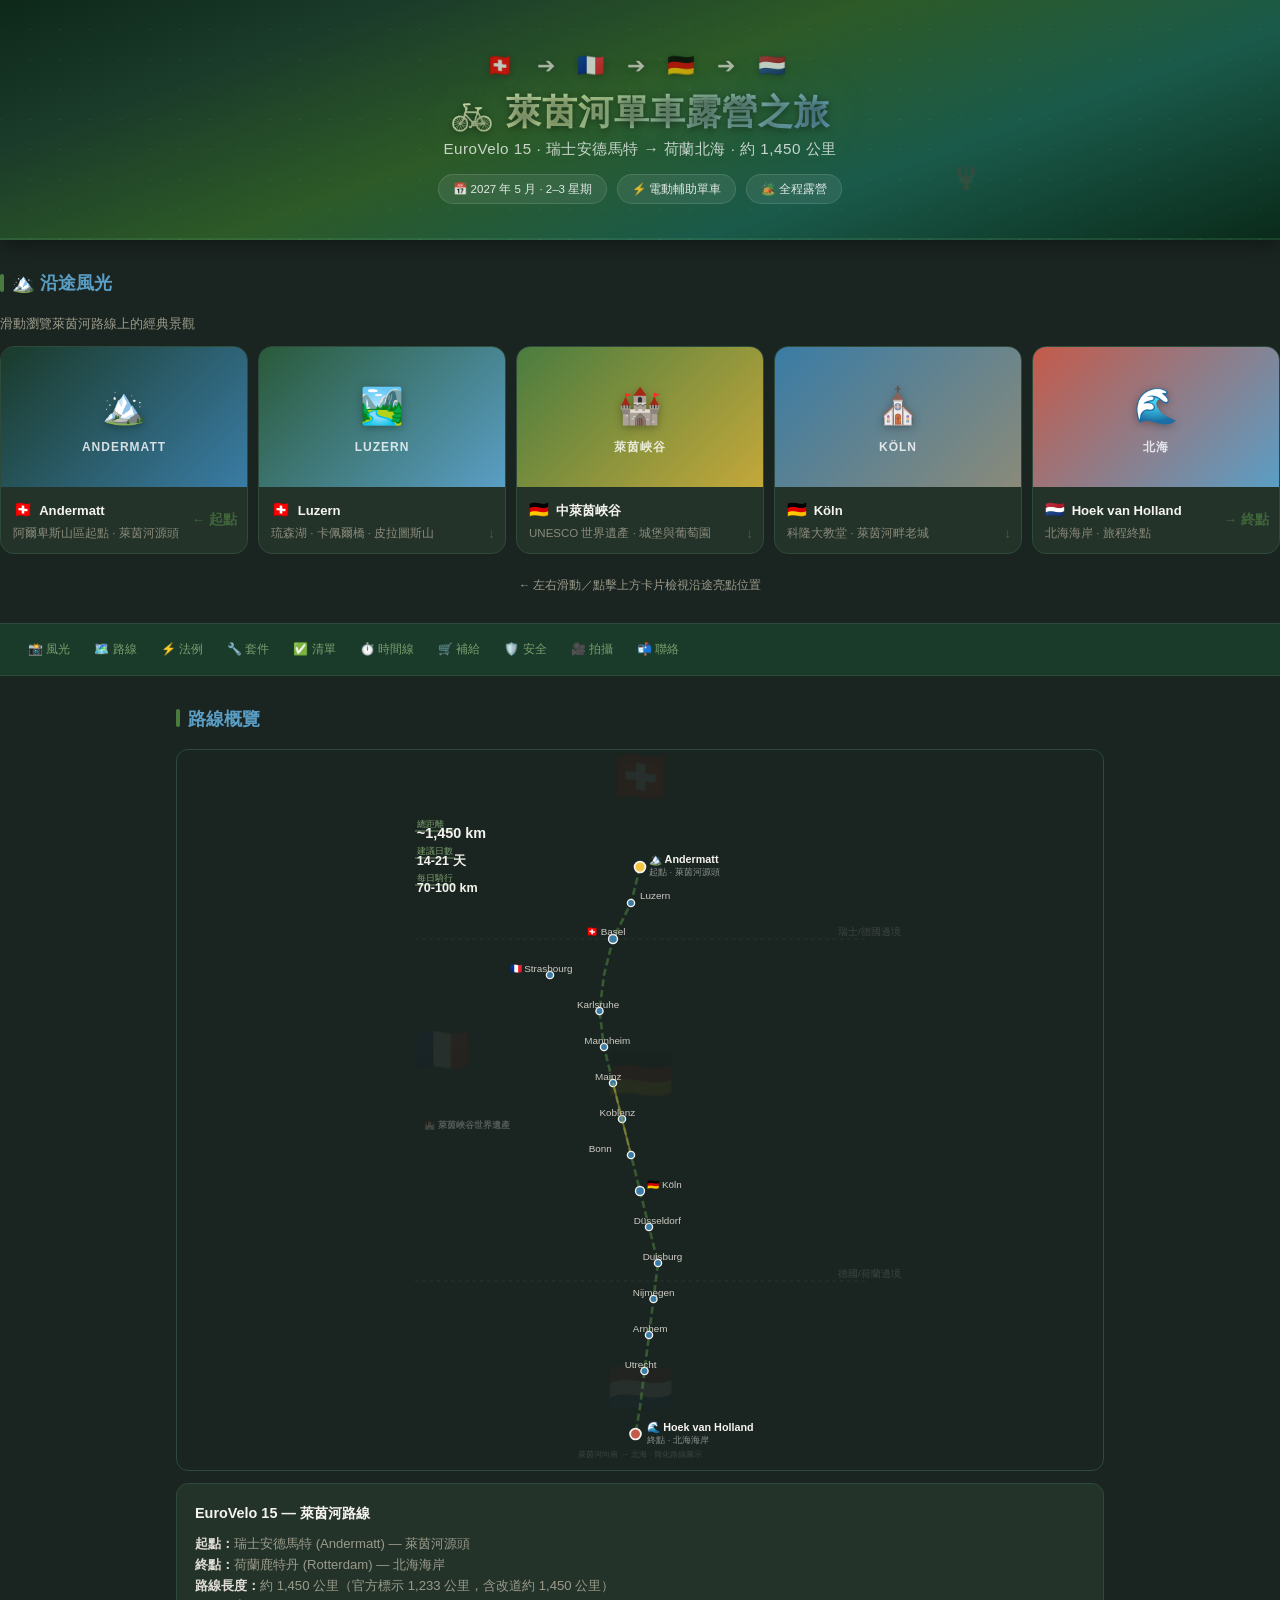
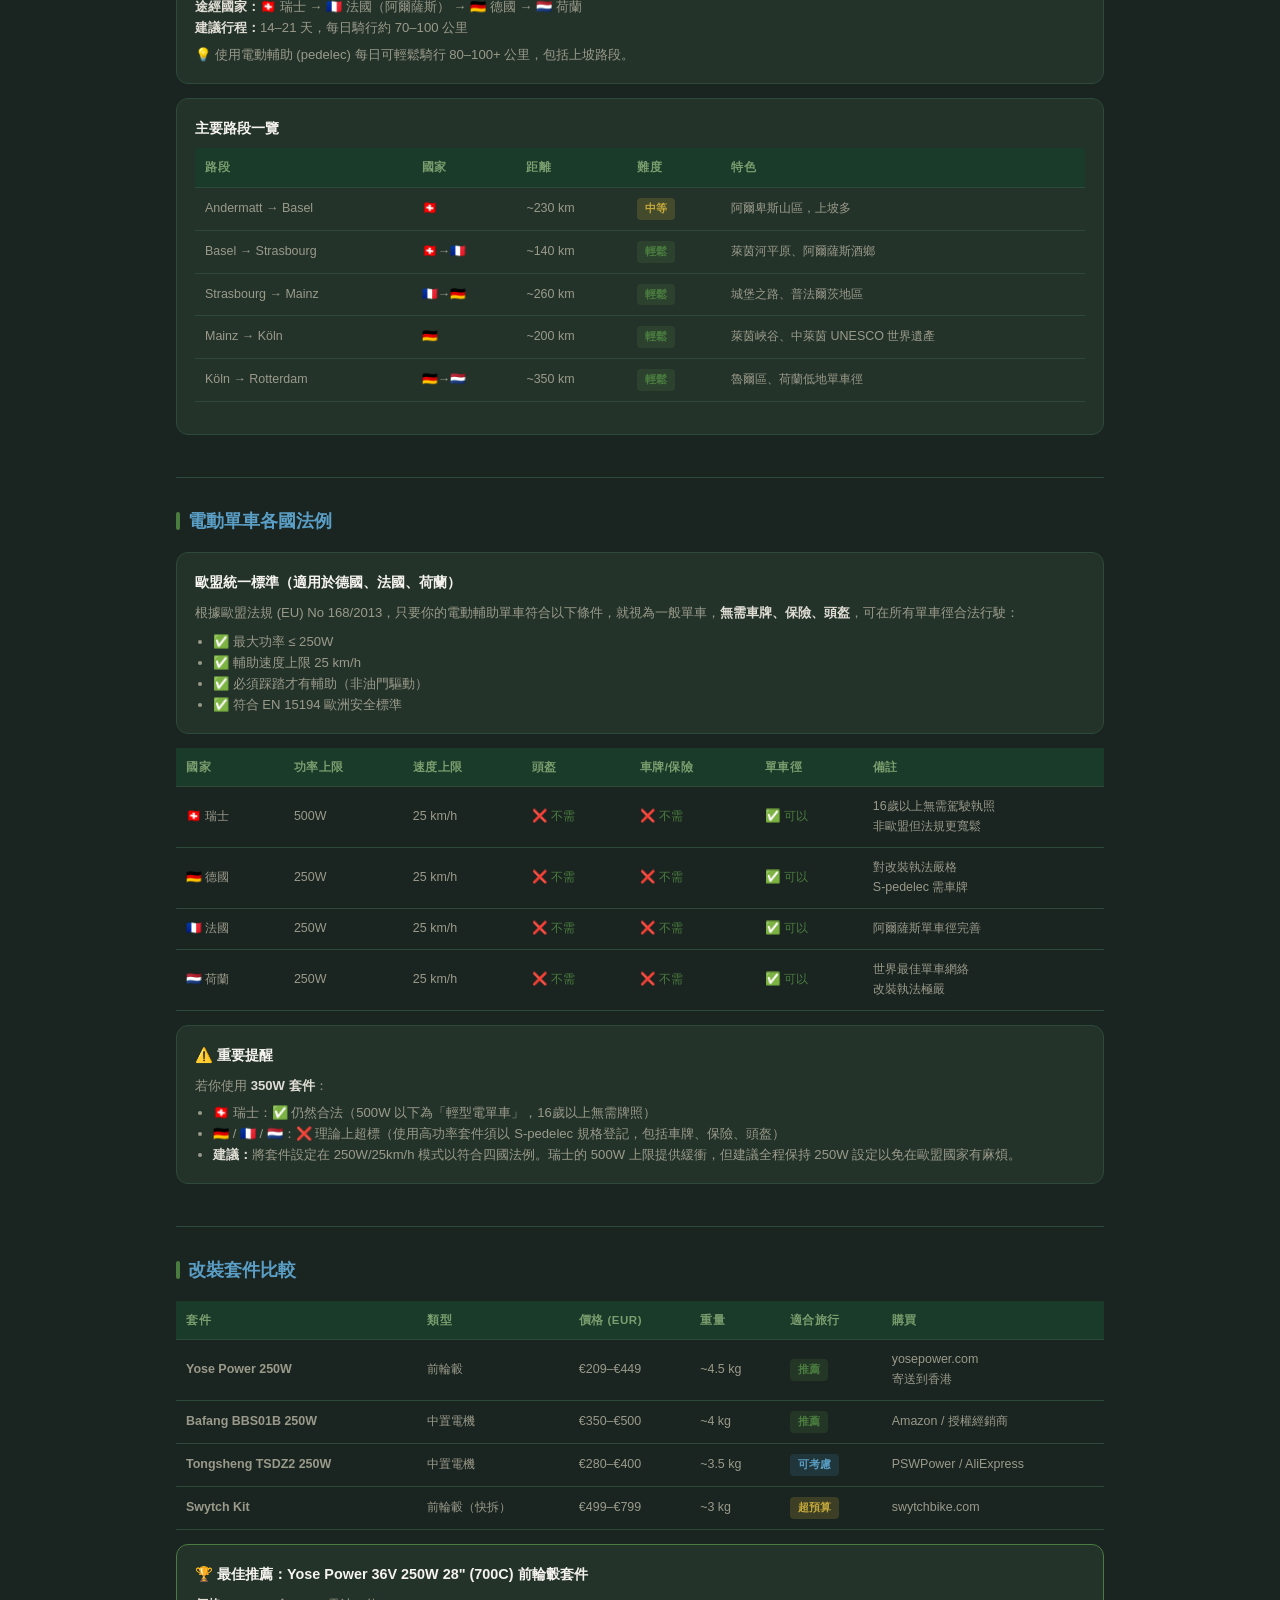
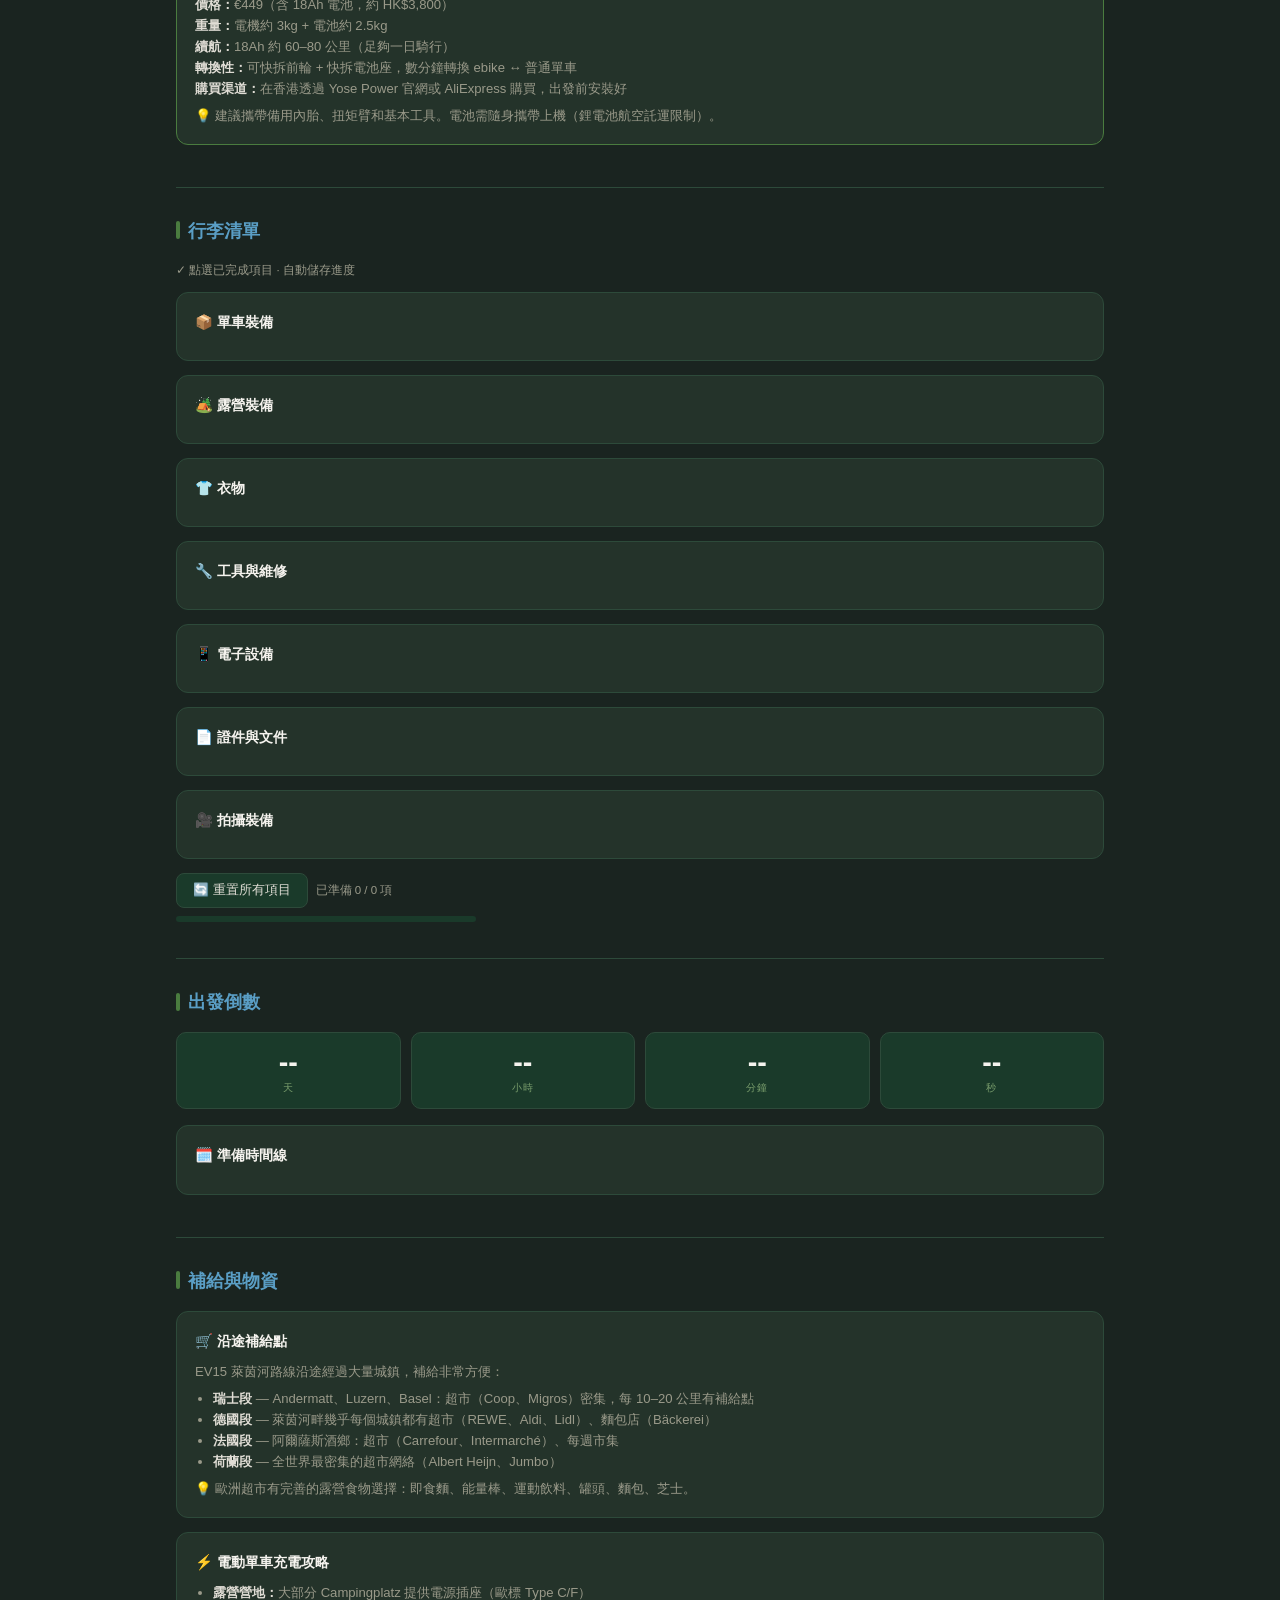
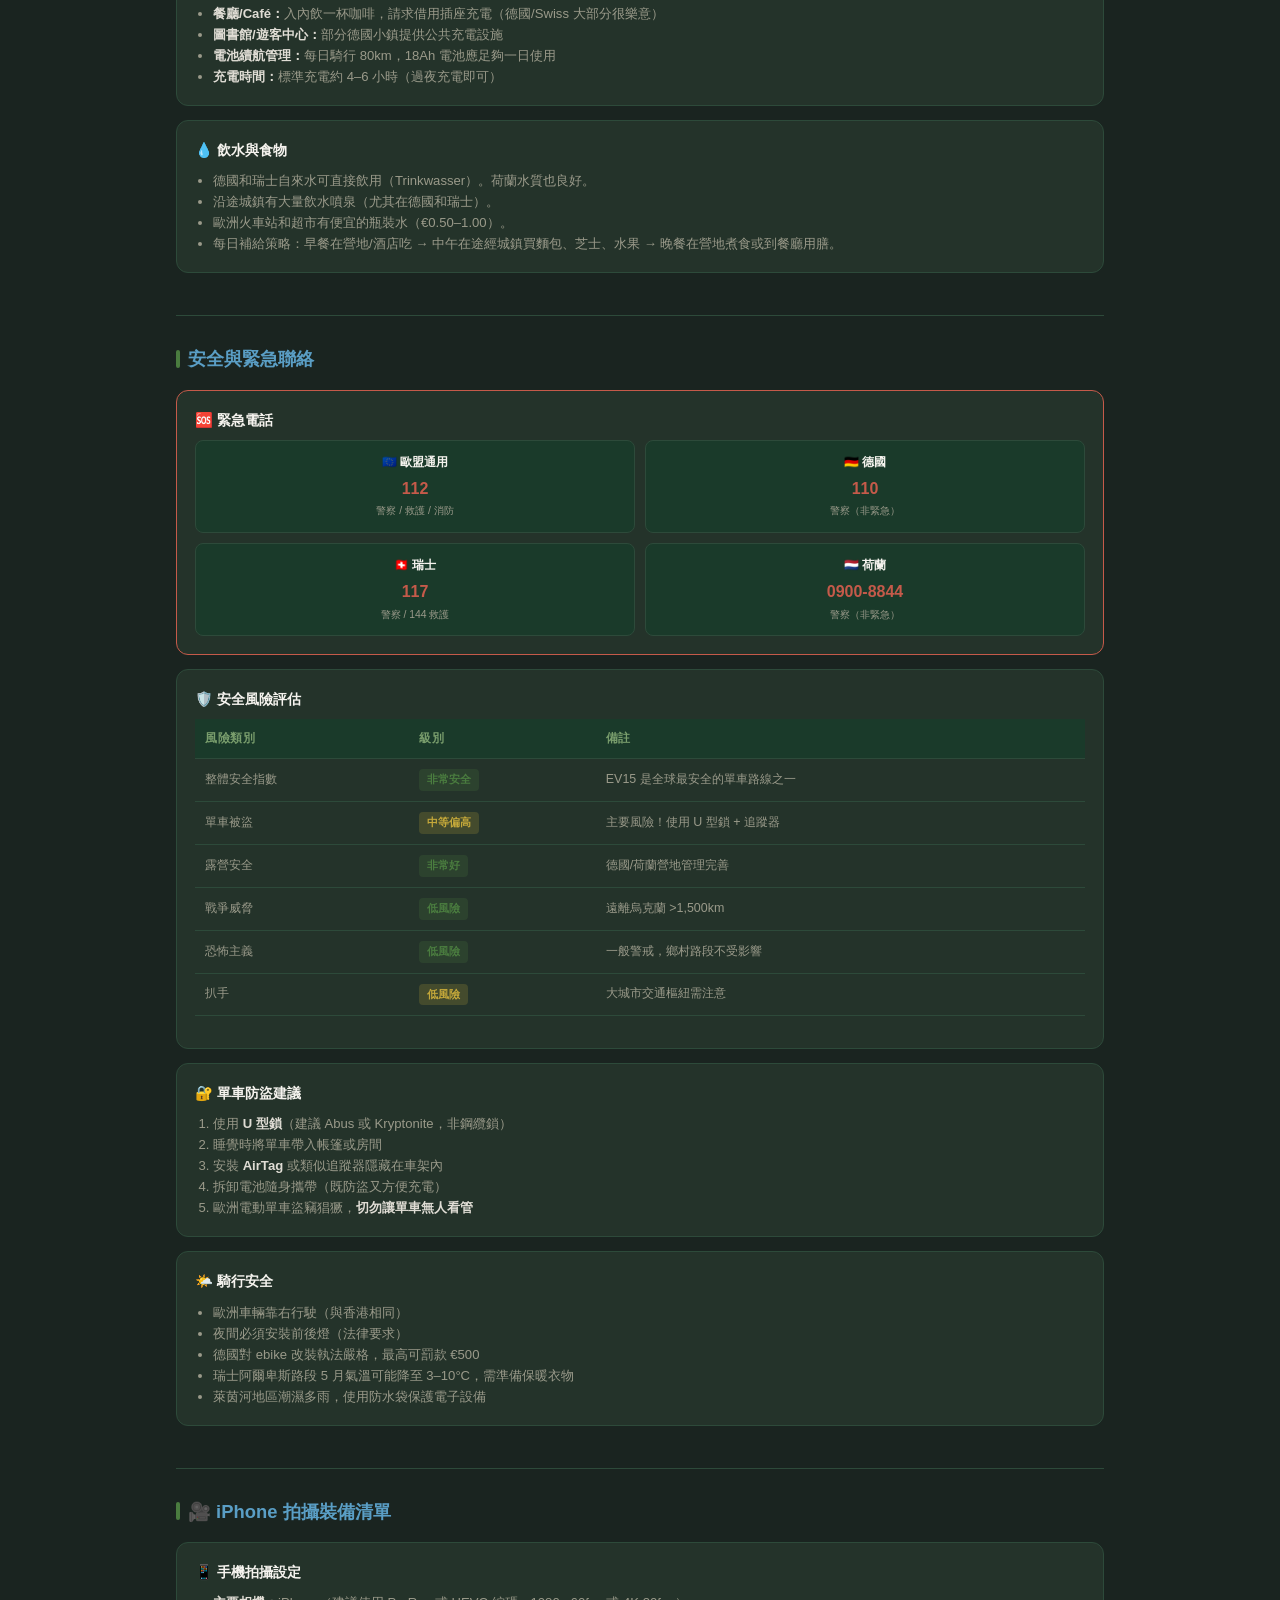
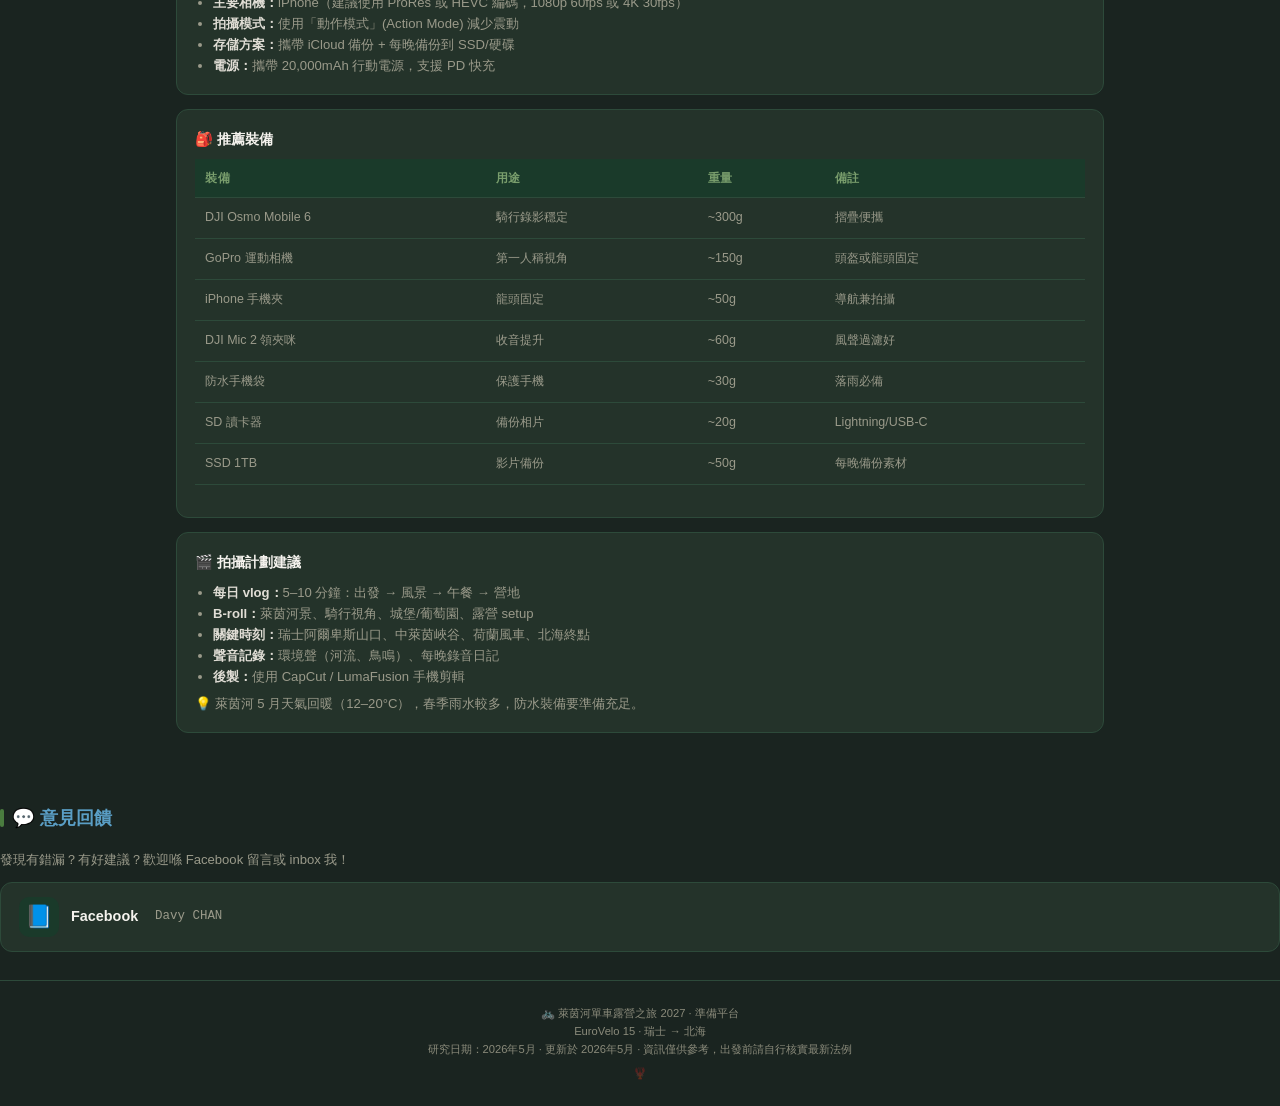
==== index.html @ 875d0317 "Fix scenic gallery card click interaction - Add .clicked visual feedback class on tap - Add :active " ====
<!DOCTYPE html>
<html lang="zh-HK">
<head>
<meta charset="UTF-8">
<meta name="viewport" content="width=device-width, initial-scale=1.0, maximum-scale=1.0, user-scalable=no">
<title>Davy CHAN's 萊茵河單車露營之旅 2027 — 行程準備</title>
<link rel="stylesheet" href="rhine-style.css">
<!-- Leaflet CSS/JS removed - using embedded SVG map instead for offline/canvas reliability -->
</head>
<body>

<!-- ===================== HERO HEADER ===================== -->
<header class="hero-header">
  <div class="hero-bg-pattern"></div>
  <div class="hero-content">
    <div class="hero-flag-row">🇨🇭 ➔ 🇫🇷 ➔ 🇩🇪 ➔ 🇳🇱</div>
    <h1 class="hero-title">🚲 萊茵河單車露營之旅</h1>
    <p class="hero-subtitle">EuroVelo&nbsp;15 · 瑞士安德馬特 → 荷蘭北海 · 約&nbsp;1,450&nbsp;公里</p>
    <div class="hero-meta">
      <span class="hero-meta-item">📅 2027 年 5 月 · 2–3 星期</span>
      <span class="hero-meta-item">⚡ 電動輔助單車</span>
      <span class="hero-meta-item">🏕️ 全程露營</span>
    </div>
    <div class="hero-lobster">🦞</div>
  </div>
</header>

<!-- ===================== SCENIC GALLERY ===================== -->
<section class="section" id="scenic-gallery">
  <h2 class="section-title">🏔️ 沿途風光</h2>
  <p class="text-muted mb-2" style="font-size:0.82rem;">滑動瀏覽萊茵河路線上的經典景觀</p>

  <div class="scenic-track">

    <div class="scenic-card" data-city="andermatt">
      <div class="scenic-img">
        <div class="scenic-placeholder" style="background:linear-gradient(135deg,#1a3a2a,#3a7ca5);">
          <div class="placeholder-emoji">🏔️</div>
          <div class="placeholder-label">Andermatt</div>
        </div>
      </div>
      <div class="scenic-body">
        <div class="scenic-city"><span class="flag-icon">🇨🇭</span> Andermatt</div>
        <div class="scenic-desc">阿爾卑斯山區起點 · 萊茵河源頭</div>
        <div class="scenic-arrow">← 起點</div>
      </div>
    </div>

    <div class="scenic-card" data-city="luzern">
      <div class="scenic-img">
        <div class="scenic-placeholder" style="background:linear-gradient(135deg,#2a5a3a,#5a9ec5);">
          <div class="placeholder-emoji">🏞️</div>
          <div class="placeholder-label">Luzern</div>
        </div>
      </div>
      <div class="scenic-body">
        <div class="scenic-city"><span class="flag-icon">🇨🇭</span> Luzern</div>
        <div class="scenic-desc">琉森湖 · 卡佩爾橋 · 皮拉圖斯山</div>
        <div class="scenic-arrow scenic-arrow-down">↓</div>
      </div>
    </div>

    <div class="scenic-card" data-city="rhine-gorge">
      <div class="scenic-img">
        <div class="scenic-placeholder" style="background:linear-gradient(135deg,#4a7c3f,#c4a83a);">
          <div class="placeholder-emoji">🏰</div>
          <div class="placeholder-label">萊茵峽谷</div>
        </div>
      </div>
      <div class="scenic-body">
        <div class="scenic-city"><span class="flag-icon">🇩🇪</span> 中萊茵峽谷</div>
        <div class="scenic-desc">UNESCO 世界遺產 · 城堡與葡萄園</div>
        <div class="scenic-arrow scenic-arrow-down">↓</div>
      </div>
    </div>

    <div class="scenic-card" data-city="cologne">
      <div class="scenic-img">
        <div class="scenic-placeholder" style="background:linear-gradient(135deg,#3a7ca5,#8a8a7a);">
          <div class="placeholder-emoji">⛪</div>
          <div class="placeholder-label">Köln</div>
        </div>
      </div>
      <div class="scenic-body">
        <div class="scenic-city"><span class="flag-icon">🇩🇪</span> Köln</div>
        <div class="scenic-desc">科隆大教堂 · 萊茵河畔老城</div>
        <div class="scenic-arrow scenic-arrow-down">↓</div>
      </div>
    </div>

    <div class="scenic-card" data-city="hoek-van-holland">
      <div class="scenic-img">
        <div class="scenic-placeholder" style="background:linear-gradient(135deg,#c55a4a,#5a9ec5);">
          <div class="placeholder-emoji">🌊</div>
          <div class="placeholder-label">北海</div>
        </div>
      </div>
      <div class="scenic-body">
        <div class="scenic-city"><span class="flag-icon">🇳🇱</span> Hoek van Holland</div>
        <div class="scenic-desc">北海海岸 · 旅程終點</div>
        <div class="scenic-arrow">→ 終點</div>
      </div>
    </div>

  </div>

  <div class="scenic-dots" id="scenicDots"></div>

  <p class="text-small text-muted mt-2" style="text-align:center;">← 左右滑動／點擊上方卡片檢視沿途亮點位置</p>
</section>

<!-- Navigation -->
<nav class="nav" id="topNav">
  <div class="nav-inner">
    <a href="#scenic-gallery">📸 風光</a>
    <a href="#route">🗺️ 路線</a>
    <a href="#ebike">⚡ 法例</a>
    <a href="#kit">🔧 套件</a>
    <a href="#checklist">✅ 清單</a>
    <a href="#timeline">⏱️ 時間線</a>
    <a href="#supplies">🛒 補給</a>
    <a href="#safety">🛡️ 安全</a>
    <a href="#video">🎥 拍攝</a>
    <a href="#feedback">📬 聯絡</a>
  </div>
</nav>

<div class="container">

  <!-- ===================== ROUTE ===================== -->
  <section class="section" id="route">
    <h2 class="section-title">路線概覽</h2>

    <div id="map" class="map-container">
      <svg class="route-map" viewBox="0 0 600 800" xmlns="http://www.w3.org/2000/svg" preserveAspectRatio="xMidYMid meet">
        <defs>
          <marker id="startDot" viewBox="0 0 20 20" refX="10" refY="10">
            <circle cx="10" cy="10" r="8" fill="#5a9e6d" stroke="#f5f3ee" stroke-width="2"/>
          </marker>
          <marker id="endDot" viewBox="0 0 20 20" refX="10" refY="10">
            <circle cx="10" cy="10" r="8" fill="#c55a4a" stroke="#f5f3ee" stroke-width="2"/>
          </marker>
          <marker id="cityDot" viewBox="0 0 10 10" refX="5" refY="5">
            <circle cx="5" cy="5" r="4" fill="#3a7ca5" stroke="#f5f3ee" stroke-width="1.5"/>
          </marker>
          <linearGradient id="riverGrad" x1="0%" y1="0%" x2="0%" y2="100%">
            <stop offset="0%" style="stop-color:#1a3a2a;stop-opacity:1" />
            <stop offset="50%" style="stop-color:#2d5a27;stop-opacity:1" />
            <stop offset="100%" style="stop-color:#1a3a2a;stop-opacity:1" />
          </linearGradient>
        </defs>

        <!-- Background -->
        <rect width="600" height="800" fill="#1a2420" rx="12"/>

        <!-- Country background regions (approximate) -->
        <!-- Switzerland (top) -->
        <text x="300" y="50" text-anchor="middle" fill="rgba(255,255,255,0.05)" font-size="60" font-weight="bold" font-family="sans-serif">🇨🇭</text>
        <!-- Germany (middle) -->
        <text x="300" y="380" text-anchor="middle" fill="rgba(255,255,255,0.05)" font-size="60" font-weight="bold" font-family="sans-serif">🇩🇪</text>
        <!-- Netherlands (bottom) -->
        <text x="300" y="730" text-anchor="middle" fill="rgba(255,255,255,0.05)" font-size="60" font-weight="bold" font-family="sans-serif">🇳🇱</text>
        <!-- France (left middle) -->
        <text x="80" y="350" text-anchor="middle" fill="rgba(255,255,255,0.05)" font-size="50" font-weight="bold" font-family="sans-serif">🇫🇷</text>

        <!-- Rhine river path (simplified) -->
        <path d="M 300,130 L 290,170 L 270,210 L 260,250 L 255,290 L 260,330 L 270,370 L 280,410 L 290,450 L 300,490 L 310,530 L 320,570 L 315,610 L 310,650 L 305,690 L 300,730 L 295,760"
              fill="none" stroke="#4a7c3f" stroke-width="3" stroke-dasharray="8,4" opacity="0.6"/>

        <!-- Country border lines -->
        <line x1="50" y1="210" x2="550" y2="210" stroke="rgba(255,255,255,0.08)" stroke-width="1" stroke-dasharray="4,4"/>
        <text x="520" y="205" fill="rgba(255,255,255,0.15)" font-size="11" font-family="sans-serif">瑞士/德國邊境</text>
        <line x1="50" y1="590" x2="550" y2="590" stroke="rgba(255,255,255,0.08)" stroke-width="1" stroke-dasharray="4,4"/>
        <text x="520" y="585" fill="rgba(255,255,255,0.15)" font-size="11" font-family="sans-serif">德國/荷蘭邊境</text>

        <!-- Cities -->
        <!-- Switzerland -->
        <circle cx="300" cy="130" r="6" fill="#f5c542" stroke="#f5f3ee" stroke-width="2"/>
        <text x="310" y="126" fill="#f5f3ee" font-size="12" font-weight="bold" font-family="sans-serif">🏔️ Andermatt</text>
        <text x="310" y="139" fill="rgba(255,255,255,0.5)" font-size="10" font-family="sans-serif">起點 · 萊茵河源頭</text>
        <circle cx="290" cy="170" r="4" fill="#3a7ca5" stroke="#f5f3ee" stroke-width="1.5"/>
        <text x="300" y="166" fill="#d0ccc5" font-size="11" font-family="sans-serif">Luzern</text>
        <circle cx="270" cy="210" r="5" fill="#3a7ca5" stroke="#f5f3ee" stroke-width="1.5"/>
        <text x="240" y="205" fill="#d0ccc5" font-size="11" font-family="sans-serif">🇨🇭 Basel</text>

        <!-- France -->
        <circle cx="200" cy="250" r="4" fill="#3a7ca5" stroke="#f5f3ee" stroke-width="1.5"/>
        <text x="155" y="247" fill="#d0ccc5" font-size="11" font-family="sans-serif">🇫🇷 Strasbourg</text>

        <!-- Germany -->
        <circle cx="255" cy="290" r="4" fill="#3a7ca5" stroke="#f5f3ee" stroke-width="1.5"/>
        <text x="230" y="287" fill="#d0ccc5" font-size="11" font-family="sans-serif">Karlsruhe</text>
        <circle cx="260" cy="330" r="4" fill="#3a7ca5" stroke="#f5f3ee" stroke-width="1.5"/>
        <text x="238" y="327" fill="#d0ccc5" font-size="11" font-family="sans-serif">Mannheim</text>
        <circle cx="270" cy="370" r="4" fill="#3a7ca5" stroke="#f5f3ee" stroke-width="1.5"/>
        <text x="250" y="367" fill="#d0ccc5" font-size="11" font-family="sans-serif">Mainz</text>
        <circle cx="280" cy="410" r="4" fill="#3a7ca5" stroke="#f5f3ee" stroke-width="1.5"/>
        <text x="255" y="407" fill="#d0ccc5" font-size="11" font-family="sans-serif">Koblenz</text>
        <!-- Rhine Gorge section highlight -->
        <path d="M 270,370 L 280,410 L 290,450" fill="none" stroke="#c4a83a" stroke-width="2" opacity="0.5"/>
        <text x="60" y="420" fill="rgba(255,255,255,0.25)" font-size="10" font-weight="bold" font-family="sans-serif">🏰 萊茵峽谷世界遺產</text>
        <circle cx="290" cy="450" r="4" fill="#3a7ca5" stroke="#f5f3ee" stroke-width="1.5"/>
        <text x="243" y="447" fill="#d0ccc5" font-size="11" font-family="sans-serif">Bonn</text>
        <circle cx="300" cy="490" r="5" fill="#3a7ca5" stroke="#f5f3ee" stroke-width="1.5"/>
        <text x="308" y="487" fill="#d0ccc5" font-size="11" font-family="sans-serif">🇩🇪 Köln</text>
        <circle cx="310" cy="530" r="4" fill="#3a7ca5" stroke="#f5f3ee" stroke-width="1.5"/>
        <text x="293" y="527" fill="#d0ccc5" font-size="11" font-family="sans-serif">Düsseldorf</text>
        <circle cx="320" cy="570" r="4" fill="#3a7ca5" stroke="#f5f3ee" stroke-width="1.5"/>
        <text x="303" y="567" fill="#d0ccc5" font-size="11" font-family="sans-serif">Duisburg</text>

        <!-- Netherlands -->
        <circle cx="315" cy="610" r="4" fill="#3a7ca5" stroke="#f5f3ee" stroke-width="1.5"/>
        <text x="292" y="607" fill="#d0ccc5" font-size="11" font-family="sans-serif">Nijmegen</text>
        <circle cx="310" cy="650" r="4" fill="#3a7ca5" stroke="#f5f3ee" stroke-width="1.5"/>
        <text x="292" y="647" fill="#d0ccc5" font-size="11" font-family="sans-serif">Arnhem</text>
        <circle cx="305" cy="690" r="4" fill="#3a7ca5" stroke="#f5f3ee" stroke-width="1.5"/>
        <text x="283" y="687" fill="#d0ccc5" font-size="11" font-family="sans-serif">Utrecht</text>

        <!-- End -->
        <circle cx="295" cy="760" r="6" fill="#c55a4a" stroke="#f5f3ee" stroke-width="2"/>
        <text x="308" y="757" fill="#f5f3ee" font-size="12" font-weight="bold" font-family="sans-serif">🌊 Hoek van Holland</text>
        <text x="308" y="770" fill="rgba(255,255,255,0.5)" font-size="10" font-family="sans-serif">終點 · 北海海岸</text>

        <!-- Distance markers -->
        <line x1="50" y1="90" x2="95" y2="90" stroke="var(--sage)" stroke-width="1"/>
        <text x="52" y="85" fill="var(--sage)" font-size="10" font-family="sans-serif">總距離</text>
        <text x="52" y="98" fill="#f5f3ee" font-size="16" font-weight="bold" font-family="sans-serif">~1,450 km</text>

        <line x1="50" y1="120" x2="95" y2="120" stroke="var(--sage)" stroke-width="1"/>
        <text x="52" y="115" fill="var(--sage)" font-size="10" font-family="sans-serif">建議日數</text>
        <text x="52" y="128" fill="#f5f3ee" font-size="14" font-weight="bold" font-family="sans-serif">14-21 天</text>

        <line x1="50" y1="150" x2="95" y2="150" stroke="var(--sage)" stroke-width="1"/>
        <text x="52" y="145" fill="var(--sage)" font-size="10" font-family="sans-serif">每日騎行</text>
        <text x="52" y="158" fill="#f5f3ee" font-size="14" font-weight="bold" font-family="sans-serif">70-100 km</text>

        <!-- Arrow key -->
        <text x="300" y="785" text-anchor="middle" fill="rgba(255,255,255,0.15)" font-size="9" font-family="sans-serif">萊茵河向南 → 北海 · 簡化路線圖示</text>
      </svg>
    </div>

    <div class="card mt-2">
      <div class="card-title">EuroVelo 15 — 萊茵河路線</div>
      <p><strong>起點：</strong>瑞士安德馬特 (Andermatt) — 萊茵河源頭</p>
      <p><strong>終點：</strong>荷蘭鹿特丹 (Rotterdam) — 北海海岸</p>
      <p><strong>路線長度：</strong>約 1,450 公里（官方標示 1,233 公里，含改道約 1,450 公里）</p>
      <p><strong>途經國家：</strong>🇨🇭 瑞士 → 🇫🇷 法國（阿爾薩斯） → 🇩🇪 德國 → 🇳🇱 荷蘭</p>
      <p><strong>建議行程：</strong>14–21 天，每日騎行約 70–100 公里</p>
      <p class="text-small text-muted mt-1">💡 使用電動輔助 (pedelec) 每日可輕鬆騎行 80–100+ 公里，包括上坡路段。</p>
    </div>

    <div class="card">
      <div class="card-title">主要路段一覽</div>
      <div class="table-wrap">
        <table>
          <thead>
            <tr><th>路段</th><th>國家</th><th>距離</th><th>難度</th><th>特色</th></tr>
          </thead>
          <tbody>
            <tr><td>Andermatt → Basel</td><td>🇨🇭</td><td>~230 km</td><td><span class="tag tag-yellow">中等</span></td><td>阿爾卑斯山區，上坡多</td></tr>
            <tr><td>Basel → Strasbourg</td><td>🇨🇭→🇫🇷</td><td>~140 km</td><td><span class="tag tag-green">輕鬆</span></td><td>萊茵河平原、阿爾薩斯酒鄉</td></tr>
            <tr><td>Strasbourg → Mainz</td><td>🇫🇷→🇩🇪</td><td>~260 km</td><td><span class="tag tag-green">輕鬆</span></td><td>城堡之路、普法爾茨地區</td></tr>
            <tr><td>Mainz → Köln</td><td>🇩🇪</td><td>~200 km</td><td><span class="tag tag-green">輕鬆</span></td><td>萊茵峽谷、中萊茵 UNESCO 世界遺產</td></tr>
            <tr><td>Köln → Rotterdam</td><td>🇩🇪→🇳🇱</td><td>~350 km</td><td><span class="tag tag-green">輕鬆</span></td><td>魯爾區、荷蘭低地單車徑</td></tr>
          </tbody>
        </table>
      </div>
    </div>
  </section>

  <!-- ===================== EBIKE LEGALITY ===================== -->
  <section class="section" id="ebike">
    <h2 class="section-title">電動單車各國法例</h2>

    <div class="card">
      <div class="card-title">歐盟統一標準（適用於德國、法國、荷蘭）</div>
      <p>根據歐盟法規 (EU) No 168/2013，只要你的電動輔助單車符合以下條件，就視為一般單車，<strong>無需車牌、保險、頭盔</strong>，可在所有單車徑合法行駛：</p>
      <ul style="padding-left:18px; margin-top:8px;">
        <li>✅ 最大功率 ≤ 250W</li>
        <li>✅ 輔助速度上限 25 km/h</li>
        <li>✅ 必須踩踏才有輔助（非油門驅動）</li>
        <li>✅ 符合 EN 15194 歐洲安全標準</li>
      </ul>
    </div>

    <div class="table-wrap">
      <table>
        <thead>
          <tr><th>國家</th><th>功率上限</th><th>速度上限</th><th>頭盔</th><th>車牌/保險</th><th>單車徑</th><th>備註</th></tr>
        </thead>
        <tbody>
          <tr>
            <td>🇨🇭 瑞士</td>
            <td>500W</td>
            <td>25 km/h</td>
            <td class="legal-yes">❌ 不需</td>
            <td class="legal-yes">❌ 不需</td>
            <td class="legal-yes">✅ 可以</td>
            <td>16歲以上無需駕駛執照<br>非歐盟但法規更寬鬆</td>
          </tr>
          <tr>
            <td>🇩🇪 德國</td>
            <td>250W</td>
            <td>25 km/h</td>
            <td class="legal-yes">❌ 不需</td>
            <td class="legal-yes">❌ 不需</td>
            <td class="legal-yes">✅ 可以</td>
            <td>對改裝執法嚴格<br>S-pedelec 需車牌</td>
          </tr>
          <tr>
            <td>🇫🇷 法國</td>
            <td>250W</td>
            <td>25 km/h</td>
            <td class="legal-yes">❌ 不需</td>
            <td class="legal-yes">❌ 不需</td>
            <td class="legal-yes">✅ 可以</td>
            <td>阿爾薩斯單車徑完善</td>
          </tr>
          <tr>
            <td>🇳🇱 荷蘭</td>
            <td>250W</td>
            <td>25 km/h</td>
            <td class="legal-yes">❌ 不需</td>
            <td class="legal-yes">❌ 不需</td>
            <td class="legal-yes">✅ 可以</td>
            <td>世界最佳單車網絡<br>改裝執法極嚴</td>
          </tr>
        </tbody>
      </table>
    </div>

    <div class="card">
      <div class="card-title">⚠️ 重要提醒</div>
      <p>若你使用 <strong>350W 套件</strong>：</p>
      <ul style="padding-left:18px; margin-top:6px;">
        <li>🇨🇭 瑞士：✅ 仍然合法（500W 以下為「輕型電單車」，16歲以上無需牌照）</li>
        <li>🇩🇪 / 🇫🇷 / 🇳🇱：❌ 理論上超標（使用高功率套件須以 S-pedelec 規格登記，包括車牌、保險、頭盔）</li>
        <li><strong>建議：</strong>將套件設定在 250W/25km/h 模式以符合四國法例。瑞士的 500W 上限提供緩衝，但建議全程保持 250W 設定以免在歐盟國家有麻煩。</li>
      </ul>
    </div>
  </section>

  <!-- ===================== CONVERSION KIT ===================== -->
  <section class="section" id="kit">
    <h2 class="section-title">改裝套件比較</h2>

    <div class="table-wrap">
      <table>
        <thead>
          <tr><th>套件</th><th>類型</th><th>價格 (EUR)</th><th>重量</th><th>適合旅行</th><th>購買</th></tr>
        </thead>
        <tbody>
          <tr>
            <td><strong>Yose Power 250W</strong></td>
            <td>前輪轂</td>
            <td>€209–€449</td>
            <td>~4.5 kg</td>
            <td><span class="tag tag-green">推薦</span></td>
            <td>yosepower.com<br>寄送到香港</td>
          </tr>
          <tr>
            <td><strong>Bafang BBS01B 250W</strong></td>
            <td>中置電機</td>
            <td>€350–€500</td>
            <td>~4 kg</td>
            <td><span class="tag tag-green">推薦</span></td>
            <td>Amazon / 授權經銷商</td>
          </tr>
          <tr>
            <td><strong>Tongsheng TSDZ2 250W</strong></td>
            <td>中置電機</td>
            <td>€280–€400</td>
            <td>~3.5 kg</td>
            <td><span class="tag tag-blue">可考慮</span></td>
            <td>PSWPower / AliExpress</td>
          </tr>
          <tr>
            <td><strong>Swytch Kit</strong></td>
            <td>前輪轂（快拆）</td>
            <td>€499–€799</td>
            <td>~3 kg</td>
            <td><span class="tag tag-yellow">超預算</span></td>
            <td>swytchbike.com</td>
          </tr>
        </tbody>
      </table>
    </div>

    <div class="card" style="border-color: var(--moss);">
      <div class="card-title">🏆 最佳推薦：Yose Power 36V 250W 28" (700C) 前輪轂套件</div>
      <p>
        <strong>價格：</strong>€449（含 18Ah 電池，約 HK$3,800）<br>
        <strong>重量：</strong>電機約 3kg + 電池約 2.5kg<br>
        <strong>續航：</strong>18Ah 約 60–80 公里（足夠一日騎行）<br>
        <strong>轉換性：</strong>可快拆前輪 + 快拆電池座，數分鐘轉換 ebike ↔ 普通單車<br>
        <strong>購買渠道：</strong>在香港透過 Yose Power 官網或 AliExpress 購買，出發前安裝好
      </p>
      <p class="text-small text-muted mt-1">
        💡 建議攜帶備用內胎、扭矩臂和基本工具。電池需隨身攜帶上機（鋰電池航空託運限制）。
      </p>
    </div>
  </section>

  <!-- ===================== CHECKLIST ===================== -->
  <section class="section" id="checklist">
    <h2 class="section-title">行李清單</h2>
    <p class="text-small text-muted mb-2">✓ 點選已完成項目 · 自動儲存進度</p>

    <div class="card" id="checklist-container">
      <div class="card-title">📦 單車裝備</div>
      <div id="group-bike" class="checklist-group"></div>
    </div>

    <div class="card">
      <div class="card-title">🏕️ 露營裝備</div>
      <div id="group-camp" class="checklist-group"></div>
    </div>

    <div class="card">
      <div class="card-title">👕 衣物</div>
      <div id="group-clothes" class="checklist-group"></div>
    </div>

    <div class="card">
      <div class="card-title">🔧 工具與維修</div>
      <div id="group-tools" class="checklist-group"></div>
    </div>

    <div class="card">
      <div class="card-title">📱 電子設備</div>
      <div id="group-electronics" class="checklist-group"></div>
    </div>

    <div class="card">
      <div class="card-title">📄 證件與文件</div>
      <div id="group-docs" class="checklist-group"></div>
    </div>

    <div class="card">
      <div class="card-title">🎥 拍攝裝備</div>
      <div id="group-video" class="checklist-group"></div>
    </div>

    <div class="flex flex-wrap mt-2" style="gap:8px;">
      <button onclick="resetChecklist()" style="background:var(--pine);color:var(--text);border:1px solid var(--border);padding:8px 16px;border-radius:8px;cursor:pointer;font-size:0.8rem;">🔄 重置所有項目</button>
      <span class="text-small text-muted" id="checklist-progress-text">已準備 0 / 0 項</span>
    </div>
    <div class="progress-bar" style="max-width:300px;">
      <div class="fill" id="checklist-progress-bar" style="width:0%"></div>
    </div>
  </section>

  <!-- ===================== TIMELINE ===================== -->
  <section class="section" id="timeline">
    <h2 class="section-title">出發倒數</h2>

    <div class="countdown" id="countdown">
      <div class="countdown-box"><div class="num" id="cd-days">--</div><div class="label">天</div></div>
      <div class="countdown-box"><div class="num" id="cd-hours">--</div><div class="label">小時</div></div>
      <div class="countdown-box"><div class="num" id="cd-mins">--</div><div class="label">分鐘</div></div>
      <div class="countdown-box"><div class="num" id="cd-secs">--</div><div class="label">秒</div></div>
    </div>

    <div class="card">
      <div class="card-title">🗓️ 準備時間線</div>
      <div class="timeline" id="timeline-container"></div>
    </div>
  </section>

  <!-- ===================== SUPPLIES ===================== -->
  <section class="section" id="supplies">
    <h2 class="section-title">補給與物資</h2>

    <div class="card">
      <div class="card-title">🛒 沿途補給點</div>
      <p>EV15 萊茵河路線沿途經過大量城鎮，補給非常方便：</p>
      <ul style="padding-left:18px; margin-top:6px;">
        <li><strong>瑞士段</strong> — Andermatt、Luzern、Basel：超市（Coop、Migros）密集，每 10–20 公里有補給點</li>
        <li><strong>德國段</strong> — 萊茵河畔幾乎每個城鎮都有超市（REWE、Aldi、Lidl）、麵包店（Bäckerei）</li>
        <li><strong>法國段</strong> — 阿爾薩斯酒鄉：超市（Carrefour、Intermarché）、每週市集</li>
        <li><strong>荷蘭段</strong> — 全世界最密集的超市網絡（Albert Heijn、Jumbo）</li>
      </ul>
      <p class="text-small text-muted mt-1">💡 歐洲超市有完善的露營食物選擇：即食麵、能量棒、運動飲料、罐頭、麵包、芝士。</p>
    </div>

    <div class="card">
      <div class="card-title">⚡ 電動單車充電攻略</div>
      <ul style="padding-left:18px; margin-top:6px;">
        <li><strong>露營營地：</strong>大部分 Campingplatz 提供電源插座（歐標 Type C/F）</li>
        <li><strong>餐廳/Café：</strong>入內飲一杯咖啡，請求借用插座充電（德國/Swiss 大部分很樂意）</li>
        <li><strong>圖書館/遊客中心：</strong>部分德國小鎮提供公共充電設施</li>
        <li><strong>電池續航管理：</strong>每日騎行 80km，18Ah 電池應足夠一日使用</li>
        <li><strong>充電時間：</strong>標準充電約 4–6 小時（過夜充電即可）</li>
      </ul>
    </div>

    <div class="card">
      <div class="card-title">💧 飲水與食物</div>
      <ul style="padding-left:18px; margin-top:6px;">
        <li>德國和瑞士自來水可直接飲用（Trinkwasser）。荷蘭水質也良好。</li>
        <li>沿途城鎮有大量飲水噴泉（尤其在德國和瑞士）。</li>
        <li>歐洲火車站和超市有便宜的瓶裝水（€0.50–1.00）。</li>
        <li>每日補給策略：早餐在營地/酒店吃 → 中午在途經城鎮買麵包、芝士、水果 → 晚餐在營地煮食或到餐廳用膳。</li>
      </ul>
    </div>
  </section>

  <!-- ===================== SAFETY ===================== -->
  <section class="section" id="safety">
    <h2 class="section-title">安全與緊急聯絡</h2>

    <div class="card" style="border-color: var(--danger);">
      <div class="card-title">🆘 緊急電話</div>
      <div class="emergency-grid">
        <div class="emergency-item">
          <div class="country">🇪🇺 歐盟通用</div>
          <div class="number">112</div>
          <div class="note">警察 / 救護 / 消防</div>
        </div>
        <div class="emergency-item">
          <div class="country">🇩🇪 德國</div>
          <div class="number">110</div>
          <div class="note">警察（非緊急）</div>
        </div>
        <div class="emergency-item">
          <div class="country">🇨🇭 瑞士</div>
          <div class="number">117</div>
          <div class="note">警察 / 144 救護</div>
        </div>
        <div class="emergency-item">
          <div class="country">🇳🇱 荷蘭</div>
          <div class="number">0900-8844</div>
          <div class="note">警察（非緊急）</div>
        </div>
      </div>
    </div>

    <div class="card">
      <div class="card-title">🛡️ 安全風險評估</div>
      <div class="table-wrap">
        <table>
          <thead>
            <tr><th>風險類別</th><th>級別</th><th>備註</th></tr>
          </thead>
          <tbody>
            <tr><td>整體安全指數</td><td><span class="tag tag-green">非常安全</span></td><td>EV15 是全球最安全的單車路線之一</td></tr>
            <tr><td>單車被盜</td><td><span class="tag tag-yellow">中等偏高</span></td><td>主要風險！使用 U 型鎖 + 追蹤器</td></tr>
            <tr><td>露營安全</td><td><span class="tag tag-green">非常好</span></td><td>德國/荷蘭營地管理完善</td></tr>
            <tr><td>戰爭威脅</td><td><span class="tag tag-green">低風險</span></td><td>遠離烏克蘭 &gt;1,500km</td></tr>
            <tr><td>恐怖主義</td><td><span class="tag tag-green">低風險</span></td><td>一般警戒，鄉村路段不受影響</td></tr>
            <tr><td>扒手</td><td><span class="tag tag-yellow">低風險</span></td><td>大城市交通樞紐需注意</td></tr>
          </tbody>
        </table>
      </div>
    </div>

    <div class="card">
      <div class="card-title">🔐 單車防盜建議</div>
      <ol style="padding-left:18px; margin-top:6px;">
        <li>使用 <strong>U 型鎖</strong>（建議 Abus 或 Kryptonite，非鋼纜鎖）</li>
        <li>睡覺時將單車帶入帳篷或房間</li>
        <li>安裝 <strong>AirTag</strong> 或類似追蹤器隱藏在車架內</li>
        <li>拆卸電池隨身攜帶（既防盜又方便充電）</li>
        <li>歐洲電動單車盜竊猖獗，<strong>切勿讓單車無人看管</strong></li>
      </ol>
    </div>

    <div class="card">
      <div class="card-title">🌤️ 騎行安全</div>
      <ul style="padding-left:18px; margin-top:6px;">
        <li>歐洲車輛靠右行駛（與香港相同）</li>
        <li>夜間必須安裝前後燈（法律要求）</li>
        <li>德國對 ebike 改裝執法嚴格，最高可罰款 €500</li>
        <li>瑞士阿爾卑斯路段 5 月氣溫可能降至 3–10°C，需準備保暖衣物</li>
        <li>萊茵河地區潮濕多雨，使用防水袋保護電子設備</li>
      </ul>
    </div>
  </section>

  <!-- ===================== VIDEO GEAR ===================== -->
  <section class="section" id="video">
    <h2 class="section-title">🎥 iPhone 拍攝裝備清單</h2>

    <div class="card">
      <div class="card-title">📱 手機拍攝設定</div>
      <ul style="padding-left:18px; margin-top:6px;">
        <li><strong>主要相機：</strong>iPhone（建議使用 ProRes 或 HEVC 編碼，1080p 60fps 或 4K 30fps）</li>
        <li><strong>拍攝模式：</strong>使用「動作模式」(Action Mode) 減少震動</li>
        <li><strong>存儲方案：</strong>攜帶 iCloud 備份 + 每晚備份到 SSD/硬碟</li>
        <li><strong>電源：</strong>攜帶 20,000mAh 行動電源，支援 PD 快充</li>
      </ul>
    </div>

    <div class="card">
      <div class="card-title">🎒 推薦裝備</div>
      <div class="table-wrap">
        <table>
          <thead>
            <tr><th>裝備</th><th>用途</th><th>重量</th><th>備註</th></tr>
          </thead>
          <tbody>
            <tr><td>DJI Osmo Mobile 6</td><td>騎行錄影穩定</td><td>~300g</td><td>摺疊便攜</td></tr>
            <tr><td>GoPro 運動相機</td><td>第一人稱視角</td><td>~150g</td><td>頭盔或龍頭固定</td></tr>
            <tr><td>iPhone 手機夾</td><td>龍頭固定</td><td>~50g</td><td>導航兼拍攝</td></tr>
            <tr><td>DJI Mic 2 領夾咪</td><td>收音提升</td><td>~60g</td><td>風聲過濾好</td></tr>
            <tr><td>防水手機袋</td><td>保護手機</td><td>~30g</td><td>落雨必備</td></tr>
            <tr><td>SD 讀卡器</td><td>備份相片</td><td>~20g</td><td>Lightning/USB-C</td></tr>
            <tr><td>SSD 1TB</td><td>影片備份</td><td>~50g</td><td>每晚備份素材</td></tr>
          </tbody>
        </table>
      </div>
    </div>

    <div class="card">
      <div class="card-title">🎬 拍攝計劃建議</div>
      <ul style="padding-left:18px; margin-top:6px;">
        <li><strong>每日 vlog：</strong>5–10 分鐘：出發 → 風景 → 午餐 → 營地</li>
        <li><strong>B-roll：</strong>萊茵河景、騎行視角、城堡/葡萄園、露營 setup</li>
        <li><strong>關鍵時刻：</strong>瑞士阿爾卑斯山口、中萊茵峽谷、荷蘭風車、北海終點</li>
        <li><strong>聲音記錄：</strong>環境聲（河流、鳥鳴）、每晚錄音日記</li>
        <li><strong>後製：</strong>使用 CapCut / LumaFusion 手機剪輯</li>
      </ul>
      <p class="text-small text-muted mt-1">💡 萊茵河 5 月天氣回暖（12–20°C），春季雨水較多，防水裝備要準備充足。</p>
    </div>
  </section>

</div>

<!-- ===================== FEEDBACK ===================== -->
  <section class="section" id="feedback">
    <h2 class="section-title">💬 意見回饋</h2>
    <p class="text-muted mb-2" style="font-size:0.82rem;">發現有錯漏？有好建議？歡迎喺 Facebook 留言或 inbox 我！</p>

    <div class="contact-buttons">
      <a href="https://www.facebook.com/davy8807" class="contact-btn btn-facebook" target="_blank" rel="noopener">
        <span class="contact-icon">📘</span>
        <span class="contact-label">Facebook</span>
        <span class="contact-detail">Davy CHAN</span>
      </a>
    </div>
  </section>

<footer class="footer">
  <p>🚲 萊茵河單車露營之旅 2027 · 準備平台</p>
  <p>EuroVelo 15 · 瑞士 → 北海</p>
  <p>研究日期：2026年5月 · 更新於 2026年5月 · 資訊僅供參考，出發前請自行核實最新法例</p>
  <p class="mt-1" style="opacity:0.3;">🦞</p>
</footer>

<script>
// ======================================================
// Interactive JavaScript for Rhine Travel Prep
// ======================================================

// ---- MAP (inline SVG, no external deps needed)
// ---- COUNTDOWN ----
(function() {
  // Target: May 1, 2027
  const target = new Date('2027-05-01T00:00:00+02:00'); // CEST

  function updateCountdown() {
    const now = new Date();
    const diff = target - now;

    if (diff <= 0) {
      document.getElementById('cd-days').textContent = '0';
      document.getElementById('cd-hours').textContent = '0';
      document.getElementById('cd-mins').textContent = '0';
      document.getElementById('cd-secs').textContent = '0';
      return;
    }

    const days = Math.floor(diff / (1000 * 60 * 60 * 24));
    const hours = Math.floor((diff % (1000 * 60 * 60 * 24)) / (1000 * 60 * 60));
    const mins = Math.floor((diff % (1000 * 60 * 60)) / (1000 * 60));
    const secs = Math.floor((diff % (1000 * 60)) / 1000);

    document.getElementById('cd-days').textContent = days;
    document.getElementById('cd-hours').textContent = String(hours).padStart(2, '0');
    document.getElementById('cd-mins').textContent = String(mins).padStart(2, '0');
    document.getElementById('cd-secs').textContent = String(secs).padStart(2, '0');
  }

  updateCountdown();
  setInterval(updateCountdown, 1000);
})();

// ---- TIMELINE ----
(function() {
  const container = document.getElementById('timeline-container');
  if (!container) return;

  const milestones = [
    { date: '2026-05', desc: '開始研究：ebike 法例、conversion kit、安全路線', done: true },
    { date: '2026-06', desc: '選擇 conversion kit、香港實戰露營訓練', done: true },
    { date: '2026-07', desc: '購買改裝套件、熟習安裝使用', done: false },
    { date: '2026-08', desc: '裝備全面測試、短片拍攝練習', done: false },
    { date: '2026-09', desc: '預訂機票（香港→蘇黎世）', done: false },
    { date: '2026-10', desc: '預訂首站住宿、辦理旅行保險、歐洲 SIM', done: false },
    { date: '2026-11', desc: '打包測試：模擬露營騎行', done: false },
    { date: '2026-12', desc: '半年眼科檢查 + 確認牙科檢查時間', done: false, active: true },
    { date: '2027-01', desc: '裝備最終檢查、路線確定', done: false },
    { date: '2027-02', desc: '購買歐洲 SIM 卡、下載離線地圖', done: false },
    { date: '2027-03', desc: '打包模擬：5 天騎行測試', done: false },
    { date: '2027-04', desc: '終極檢查：護照、簽證、保險、藥物', done: false },
    { date: '2027-05-01', desc: '🚀 出發！香港→瑞士萊茵源頭', done: false }
  ];

  milestones.forEach(function(m) {
    const div = document.createElement('div');
    div.className = 'timeline-item';
    if (m.done) div.classList.add('done');
    if (m.active) div.classList.add('active');

    div.innerHTML = '<div class="date">' + m.date + '</div><div class="desc">' + m.desc + '</div>';
    container.appendChild(div);
  });
})();

// ---- CHECKLIST ----
(function()  const CHECKLIST_GROUPS = {
    'bike': [
      '單車（已安裝 ebike 套件）',
      'ebike 電池（18Ah）',
      '充電器 + 轉換插頭',
      '備用內胎 x3',
      '打氣筒',
      '補胎工具套件',
      '六角匙套裝',
      '扭矩臂（前輪轂電機必需）',
      '單車鎖（U 型鎖）',
      '前燈 + 尾燈',
      '單車頭盔',
      '水壺架 x2',
      '單車袋（摺疊後收納用）',
      '後行李架 + 防水駝包',
      '單車 GPS / 手機架'
    ],
    'camp': [
      '帳篷（輕量化 2人帳）',
      '睡袋（舒適溫度 5°C）',
      '睡墊',
      '露營爐頭 + 氣罐',
      '煮食鍋具套裝',
      '餐具（碗、杯、刀叉匙）',
      '輕量摺椅',
      '頭燈 / 營燈',
      '防水地布',
      '枕頭（充氣式）',
      '晾衣繩',
      '耳塞 + 眼罩'
    ],
    'clothes': [
      '騎行褲 x2',
      '騎行衫 x2',
      '防風防水外套',
      '保暖中層（fleece）',
      '休閒褲/短褲 x1',
      'T 恤 x2',
      '內衣褲 x3',
      '襪子 x3（羊毛）',
      '防水鞋套',
      '涼鞋/拖鞋',
      '騎行手套',
      '保暖帽 + 圍巾',
      '太陽眼鏡',
      '雨衣/雨褲'
    ],
    'tools': [
      '內六角匙套裝',
      '鏈條油',
      '多用途工具（Leatherman 或同類）',
      '棘輪扳手',
      '電工膠帶',
      '扎帶',
      '魔術貼束帶',
      '防水膠紙',
      '小手巾'
    ],
    'electronics': [
      'iPhone + 充電線',
      '行動電源 20,000mAh',
      '歐標轉換插頭 (Type C/F)',
      '充電器（USB-C PD）',
      '單車 GPS 或離線地圖',
      '耳機',
      'AirTag x2（單車用）',
      '各國 SIM / eSIM'
    ],
    'docs': [
      '護照 + 影印本',
      '香港身份證影印本',
      '旅行保險單',
      'ebike 套件發票/規格書',
      '機票（電子版）',
      '住宿預訂確認',
      '國際疫苗接種證明',
      '緊急聯絡卡'
    ],
    'video': [
      'DJI Osmo Mobile 6 穩定器',
      'GoPro 運動相機 + 固定夾',
      'iPhone 手機夾（龍頭用）',
      'DJI Mic 2 領夾咪',
      '防水手機袋',
      'SD 讀卡器',
      'SSD 1TB 備份硬碟',
      '迷你三腳架',
      '後備儲存卡 x2'
    ]
  };

  const STORAGE_KEY = 'rhine-checklist';

  // Load saved state
  function loadChecklist() {
    try {
      const saved = localStorage.getItem(STORAGE_KEY);
      return saved ? JSON.parse(saved) : {};
    } catch(e) {
      return {};
    }
  }

  function saveChecklist(state) {
    try {
      localStorage.setItem(STORAGE_KEY, JSON.stringify(state));
    } catch(e) {}
  }

  function renderChecklists() {
    const state = loadChecklist();
    let total = 0;
    let checked = 0;

    Object.keys(CHECKLIST_GROUPS).forEach(function(groupKey) {
      const container = document.getElementById('group-' + groupKey);
      if (!container) return;

      const items = CHECKLIST_GROUPS[groupKey];
      container.innerHTML = '';

      items.forEach(function(item, idx) {
        const itemId = groupKey + '-' + idx;
        const isChecked = state[itemId] === true;

        if (isChecked) checked++;
        total++;

        const div = document.createElement('div');
        div.className = 'checklist-item';

        const checkbox = document.createElement('input');
        checkbox.type = 'checkbox';
        checkbox.id = itemId;
        checkbox.checked = isChecked;
        checkbox.addEventListener('change', function(e) {
          state[itemId] = e.target.checked;
          saveChecklist(state);
          updateProgress();
        });

        const label = document.createElement('label');
        label.htmlFor = itemId;
        label.textContent = item;

        div.appendChild(checkbox);
        div.appendChild(label);
        container.appendChild(div);
      });
    });

    updateProgress(total, checked);
  }

  function updateProgress(total, checked) {
    if (total === undefined || checked === undefined) {
      const state = loadChecklist();
      total = 0; checked = 0;
      Object.keys(CHECKLIST_GROUPS).forEach(function(gk) {
        CHECKLIST_GROUPS[gk].forEach(function(item, idx) {
          total++;
          if (state[gk + '-' + idx]) checked++;
        });
      });
    }
    document.getElementById('checklist-progress-text').textContent =
      '已準備 ' + checked + ' / ' + total + ' 項';
    const pct = total > 0 ? Math.round((checked / total) * 100) : 0;
    document.getElementById('checklist-progress-bar').style.width = pct + '%';
  }

  window.resetChecklist = function() {
    if (!confirm('確定重置所有清單項目？')) return;
    localStorage.removeItem(STORAGE_KEY);
    renderChecklists();
  };

  renderChecklists();
})();

// ---- SMOOTH SCROLL FOR NAV ----
(function() {
  document.querySelectorAll('.nav a').forEach(function(a) {
    a.addEventListener('click', function(e) {
      e.preventDefault();
      const targetId = this.getAttribute('href').substring(1);
      const target = document.getElementById(targetId);
      if (target) {
        target.scrollIntoView({ behavior: 'smooth', block: 'start' });
        // Update active
        document.querySelectorAll('.nav a').forEach(function(na) { na.classList.remove('active'); });
        this.classList.add('active');
      }
    });
  });

  // Scroll spy
  window.addEventListener('scroll', function() {
    const sections = document.querySelectorAll('.section');
    const navLinks = document.querySelectorAll('.nav a');
    let current = '';
    sections.forEach(function(sec) {
      const top = sec.offsetTop - 80;
      if (window.scrollY >= top) {
        current = sec.getAttribute('id');
      }
    });
    navLinks.forEach(function(link) {
      link.classList.remove('active');
      if (link.getAttribute('href') === '#' + current) {
        link.classList.add('active');
      }
    });
  });
})();

// ---- LOBSTER SURPRISE ----
(function() {
  let lobsterClicks = 0;
  const lobsterEl = document.querySelector('.hero-lobster');
  if (lobsterEl) {
    lobsterEl.addEventListener('click', function() {
      lobsterClicks++;
      if (lobsterClicks >= 5) {
        alert('🦞 你找到了龍蝦彩蛋！\n祝你萊茵河之旅順風順水！🚲');
        lobsterClicks = 0;
      } else {
        this.style.opacity = Math.min(1, 0.12 + lobsterClicks * 0.18);
      }
    });
  }
})();

// ---- SCENIC GALLERY INTERACTION ----
(function() {
  var cards = document.querySelectorAll('.scenic-card');
  var dotsContainer = document.getElementById('scenicDots');
  // Wait a beat to ensure DOM is fully ready
  setTimeout(function() {
    cards = document.querySelectorAll('.scenic-card');
    if (!cards.length) return;

    // Create dots
    if (dotsContainer) {
      cards.forEach(function(_, i) {
        var dot = document.createElement('div');
        dot.className = 'dot' + (i === 0 ? ' active' : '');
        dot.addEventListener('click', function() {
          var track = document.querySelector('.scenic-track');
          if (track) {
            track.scrollTo({ left: cards[i].offsetLeft - cards[i].offsetParent.offsetLeft - 10, behavior: 'smooth' });
          }
        });
        dotsContainer.appendChild(dot);
      });
    }

    // Click a card → scroll to route section and highlight map
    cards.forEach(function(card) {
      card.addEventListener('click', function(ev) {
        // Visual feedback: brief highlight
        card.classList.add('clicked');
        setTimeout(function() { card.classList.remove('clicked'); }, 600);

        var routeSection = document.getElementById('route');
        if (routeSection) {
          routeSection.scrollIntoView({ behavior: 'smooth', block: 'start' });
        }
        // Flash highlight map container
        var map = document.querySelector('.map-container');
        if (map) {
          map.style.transition = 'box-shadow 0.6s, border-color 0.6s';
          map.style.boxShadow = '0 0 24px rgba(90, 158, 109, 0.5)';
          map.style.borderColor = '#5a9e6d';
          setTimeout(function() {
            map.style.boxShadow = 'none';
            map.style.borderColor = '';
          }, 1200);
        }
      });
    });

    // Update active dot on scroll for mobile
    var track = document.querySelector('.scenic-track');
    if (track && window.innerWidth <= 768) {
      track.addEventListener('scroll', function() {
        var scrollLeft = this.scrollLeft;
        var cardWidth = cards[0].offsetWidth + 12;
        var activeIdx = Math.round(scrollLeft / cardWidth);
        var dots = document.querySelectorAll('.scenic-dots .dot');
        dots.forEach(function(d, i) {
          d.classList.toggle('active', i === Math.min(activeIdx, cards.length - 1));
        });
      });
    }
  }, 50);
})();

console.log('🚲 Rhine Travel Prep loaded. Safe travels! 🦞');
</script>

</body>
</html>
---- rhine-style.css ----
/* Rhine Cycle-Camping Trip — Stylesheet */
/* Dark outdoor theme: greens, blues, earth tones */

:root {
  --pine: #1a3a2a;
  --pine-light: #2a5a3a;
  --forest: #2d5a27;
  --moss: #4a7c3f;
  --sage: #7a9e6d;
  --sky: #3a7ca5;
  --sky-light: #5a9ec5;
  --stone: #8a8a7a;
  --trail: #c4a87a;
  --cream: #f0ece0;
  --snow: #f5f3ee;
  --dark-bg: #1a2420;
  --card-bg: #24332a;
  --text: #e0ddd5;
  --text-muted: #9a9a8a;
  --accent: #5a9e6d;
  --danger: #c55a4a;
  --warning: #c4a83a;
  --border: #2d4a3a;
}

* {
  margin: 0;
  padding: 0;
  box-sizing: border-box;
}

body {
  font-family: -apple-system, BlinkMacSystemFont, 'Segoe UI', 'Noto Sans TC', 'PingFang TC', sans-serif;
  background: var(--dark-bg);
  color: var(--text);
  line-height: 1.6;
  min-height: 100vh;
}

/* Scrollbar */
::-webkit-scrollbar {
  width: 6px;
}
::-webkit-scrollbar-track {
  background: var(--dark-bg);
}
::-webkit-scrollbar-thumb {
  background: var(--forest);
  border-radius: 3px;
}

/* Layout */
.container {
  max-width: 960px;
  margin: 0 auto;
  padding: 0 16px;
}

/* ===================== HERO HEADER ===================== */
.hero-header {
  position: relative;
  overflow: hidden;
  padding: 48px 20px 36px;
  text-align: center;
  background: linear-gradient(160deg, #0d2818 0%, #1a3a2a 20%, #2d5a27 45%, #1a5a4a 70%, #0a2a1a 100%);
  box-shadow: inset 0 -2px 0 rgba(90, 158, 109, 0.2), 0 2px 20px rgba(0,0,0,0.4);
}

.hero-bg-pattern {
  position: absolute;
  inset: 0;
  opacity: 0.06;
  background-image:
    linear-gradient(45deg, #ffffff 1px, transparent 1px),
    linear-gradient(-45deg, #ffffff 1px, transparent 1px);
  background-size: 30px 30px;
}

.hero-content {
  position: relative;
  z-index: 2;
  max-width: 720px;
  margin: 0 auto;
}

.hero-flag-row {
  font-size: 1.4rem;
  letter-spacing: 8px;
  margin-bottom: 8px;
  opacity: 0.7;
  filter: drop-shadow(0 1px 3px rgba(0,0,0,0.3));
}

.hero-title {
  font-size: 2.2rem;
  font-weight: 800;
  color: #ffffff;
  text-shadow:
    0 0 40px rgba(90, 158, 109, 0.3),
    0 2px 8px rgba(0,0,0,0.5);
  letter-spacing: 1px;
  line-height: 1.15;
  margin-bottom: 6px;
  background: linear-gradient(135deg, #f0ece0 0%, #c4df9a 40%, #5a9ec5 80%, #c5e0f0 100%);
  -webkit-background-clip: text;
  -webkit-text-fill-color: transparent;
  background-clip: text;
}

.hero-subtitle {
  font-size: 0.95rem;
  color: rgba(255,255,255,0.75);
  font-weight: 400;
  letter-spacing: 0.5px;
  margin: 4px 0 14px;
  line-height: 1.4;
}

.hero-meta {
  display: flex;
  justify-content: center;
  flex-wrap: wrap;
  gap: 10px;
}

.hero-meta-item {
  display: inline-flex;
  align-items: center;
  gap: 4px;
  padding: 5px 14px;
  background: rgba(255,255,255,0.08);
  backdrop-filter: blur(4px);
  -webkit-backdrop-filter: blur(4px);
  border: 1px solid rgba(255,255,255,0.12);
  border-radius: 20px;
  font-size: 0.72rem;
  color: rgba(255,255,255,0.85);
  font-weight: 500;
}

.hero-lobster {
  position: absolute;
  right: 20px;
  bottom: 8px;
  font-size: 1.4rem;
  opacity: 0.12;
  cursor: pointer;
  transition: opacity 0.4s;
}
.hero-lobster:hover {
  opacity: 0.4;
}

@media (max-width: 640px) {
  .hero-header { padding: 36px 16px 28px; }
  .hero-title { font-size: 1.5rem; }
  .hero-subtitle { font-size: 0.8rem; }
  .hero-meta-item { font-size: 0.65rem; padding: 4px 10px; }
  .hero-flag-row { font-size: 1.1rem; letter-spacing: 6px; }
}

/* ===================== SCENIC GALLERY ===================== */
.scenic-track {
  display: grid;
  grid-template-columns: repeat(5, 1fr);
  gap: 10px;
  margin-bottom: 10px;
}

@media (max-width: 768px) {
  .scenic-track {
    display: flex;
    overflow-x: auto;
    scroll-snap-type: x mandatory;
    -webkit-overflow-scrolling: touch;
    gap: 12px;
    padding-bottom: 8px;
  }
  .scenic-track::-webkit-scrollbar { height: 4px; }
  .scenic-track::-webkit-scrollbar-thumb { background: var(--forest); border-radius: 2px; }
  .scenic-card {
    flex: 0 0 80%;
    scroll-snap-align: start;
  }
}

.scenic-card {
  background: var(--card-bg);
  border-radius: 14px;
  overflow: hidden;
  border: 1px solid var(--border);
  transition: transform 0.3s, box-shadow 0.3s, border-color 0.3s;
  cursor: pointer;
  user-select: none;
  -webkit-tap-highlight-color: rgba(90,158,109,0.3);
}
.scenic-card:hover {
  transform: translateY(-4px);
  box-shadow: 0 8px 24px rgba(0,0,0,0.3);
  border-color: var(--moss);
}
.scenic-card:active {
  transform: translateY(-2px) scale(0.98);
  border-color: var(--sage);
}
.scenic-card.clicked {
  border-color: var(--sage);
  box-shadow: 0 0 0 2px rgba(90,158,109,0.2);
}

.scenic-img {
  width: 100%;
  height: 140px;
  overflow: hidden;
  position: relative;
}

.scenic-placeholder {
  width: 100%;
  height: 100%;
  display: flex;
  flex-direction: column;
  align-items: center;
  justify-content: center;
  transition: transform 0.3s;
}
.scenic-card:hover .scenic-placeholder {
  transform: scale(1.05);
}

.placeholder-emoji {
  font-size: 2.2rem;
  margin-bottom: 4px;
  filter: drop-shadow(0 2px 4px rgba(0,0,0,0.3));
}
.placeholder-label {
  font-size: 0.75rem;
  font-weight: 700;
  color: rgba(255,255,255,0.8);
  letter-spacing: 1px;
  text-transform: uppercase;
}

.scenic-body {
  padding: 10px 12px 12px;
  position: relative;
}
.scenic-city {
  font-size: 0.82rem;
  font-weight: 700;
  color: var(--snow);
  margin-bottom: 2px;
}
.flag-icon {
  font-size: 1rem;
  margin-right: 3px;
}
.scenic-desc {
  font-size: 0.72rem;
  color: var(--stone);
  line-height: 1.4;
}

.scenic-arrow {
  position: absolute;
  right: 10px;
  top: 50%;
  transform: translateY(-50%);
  font-size: 0.85rem;
  color: var(--moss);
  font-weight: 700;
  opacity: 0.7;
}
.scenic-arrow-down {
  right: 10px;
  top: auto;
  bottom: 8px;
  transform: none;
}

.scenic-dots {
  display: flex;
  justify-content: center;
  gap: 8px;
  margin-top: 6px;
}
.scenic-dots .dot {
  width: 8px;
  height: 8px;
  border-radius: 50%;
  background: var(--border);
  transition: all 0.3s;
}
.scenic-dots .dot.active {
  background: var(--sky);
  width: 20px;
  border-radius: 4px;
}

/* Navigation */
.nav {
  background: var(--pine);
  padding: 8px 0;
  position: sticky;
  top: 0;
  z-index: 100;
  border-bottom: 1px solid var(--border);
  overflow-x: auto;
  -webkit-overflow-scrolling: touch;
}
.nav-inner {
  display: flex;
  gap: 0;
  white-space: nowrap;
  padding: 0 16px;
}
.nav a {
  color: var(--sage);
  text-decoration: none;
  font-size: 0.75rem;
  padding: 8px 12px;
  border-radius: 6px;
  transition: all 0.2s;
  font-weight: 500;
}
.nav a:hover,
.nav a.active {
  color: var(--snow);
  background: var(--forest);
}

/* Sections */
.section {
  padding: 28px 0;
  border-bottom: 1px solid var(--border);
}
.section:last-child {
  border-bottom: none;
}
.section-title {
  font-size: 1.15rem;
  font-weight: 700;
  color: var(--sky-light);
  margin-bottom: 16px;
  display: flex;
  align-items: center;
  gap: 8px;
}
.section-title::before {
  content: '';
  display: inline-block;
  width: 4px;
  height: 18px;
  background: var(--moss);
  border-radius: 2px;
}

/* Cards */
.card {
  background: var(--card-bg);
  border-radius: 12px;
  padding: 18px;
  margin-bottom: 14px;
  border: 1px solid var(--border);
}
.card-title {
  font-size: 0.9rem;
  font-weight: 600;
  color: var(--snow);
  margin-bottom: 8px;
}
.card p, .card li {
  font-size: 0.82rem;
  color: var(--text-muted);
  line-height: 1.6;
}
.card strong {
  color: var(--text);
}

/* Tables */
.table-wrap {
  overflow-x: auto;
  -webkit-overflow-scrolling: touch;
  margin-bottom: 14px;
}
table {
  width: 100%;
  border-collapse: collapse;
  font-size: 0.78rem;
  min-width: 480px;
}
th, td {
  padding: 10px 10px;
  text-align: left;
  border-bottom: 1px solid var(--border);
}
th {
  background: var(--pine);
  color: var(--sage);
  font-weight: 600;
  font-size: 0.72rem;
  text-transform: uppercase;
  letter-spacing: 0.5px;
}
td {
  color: var(--text-muted);
}
tr:hover td {
  background: rgba(74, 124, 63, 0.08);
}
td.legal-yes {
  color: var(--moss);
}
td.legal-no {
  color: var(--danger);
}

/* Checklist */
.checklist-item {
  display: flex;
  align-items: flex-start;
  gap: 10px;
  padding: 8px 0;
  border-bottom: 1px solid rgba(45, 74, 58, 0.5);
}
.checklist-item:last-child {
  border-bottom: none;
}
.checklist-item label {
  flex: 1;
  font-size: 0.82rem;
  cursor: pointer;
  color: var(--text-muted);
  line-height: 1.5;
}
.checklist-item input[type="checkbox"] {
  -webkit-appearance: none;
  appearance: none;
  width: 20px;
  height: 20px;
  border: 2px solid var(--border);
  border-radius: 5px;
  cursor: pointer;
  flex-shrink: 0;
  margin-top: 2px;
  position: relative;
  transition: all 0.2s;
}
.checklist-item input[type="checkbox"]:checked {
  background: var(--forest);
  border-color: var(--moss);
}
.checklist-item input[type="checkbox"]:checked::after {
  content: '✓';
  position: absolute;
  top: -1px;
  left: 3px;
  color: var(--snow);
  font-size: 14px;
  font-weight: bold;
}
.checklist-item input[type="checkbox"]:checked ~ label {
  text-decoration: line-through;
  opacity: 0.5;
}

/* Timeline */
.timeline {
  position: relative;
  padding-left: 28px;
}
.timeline::before {
  content: '';
  position: absolute;
  left: 8px;
  top: 4px;
  bottom: 4px;
  width: 2px;
  background: var(--border);
}
.timeline-item {
  position: relative;
  padding-bottom: 22px;
}
.timeline-item:last-child {
  padding-bottom: 0;
}
.timeline-item::before {
  content: '';
  position: absolute;
  left: -24px;
  top: 6px;
  width: 12px;
  height: 12px;
  border-radius: 50%;
  background: var(--forest);
  border: 2px solid var(--moss);
}
.timeline-item.done::before {
  background: var(--moss);
  border-color: var(--sage);
}
.timeline-item.active::before {
  background: var(--sky);
  border-color: var(--sky-light);
  box-shadow: 0 0 8px rgba(58, 124, 165, 0.4);
}
.timeline-item .date {
  font-size: 0.72rem;
  color: var(--sage);
  font-weight: 600;
}
.timeline-item .desc {
  font-size: 0.82rem;
  color: var(--text-muted);
  margin-top: 2px;
}
.timeline-item.done .desc {
  text-decoration: line-through;
  opacity: 0.6;
}

/* Countdown */
.countdown {
  display: grid;
  grid-template-columns: repeat(4, 1fr);
  gap: 10px;
  margin-bottom: 16px;
}
.countdown-box {
  background: var(--pine);
  border-radius: 10px;
  padding: 12px;
  text-align: center;
  border: 1px solid var(--border);
}
.countdown-box .num {
  font-size: 1.8rem;
  font-weight: 700;
  color: var(--snow);
  line-height: 1.2;
}
.countdown-box .label {
  font-size: 0.65rem;
  color: var(--sage);
  text-transform: uppercase;
  letter-spacing: 1px;
}

/* Status indicators */
.status-good {
  color: var(--moss);
}
.status-warn {
  color: var(--warning);
}
.status-bad {
  color: var(--danger);
}

/* Emergency box */
.emergency-grid {
  display: grid;
  grid-template-columns: 1fr 1fr;
  gap: 10px;
}
.emergency-item {
  background: var(--pine);
  border-radius: 8px;
  padding: 12px;
  text-align: center;
  border: 1px solid var(--border);
}
.emergency-item .country {
  font-size: 0.75rem;
  font-weight: 600;
  color: var(--snow);
  margin-bottom: 4px;
}
.emergency-item .number {
  font-size: 1rem;
  font-weight: 700;
  color: var(--danger);
}
.emergency-item .note {
  font-size: 0.65rem;
  color: var(--text-muted);
  margin-top: 2px;
}

/* Map - SVG route map */
.map-container {
  width: 100%;
  border-radius: 12px;
  overflow: hidden;
  border: 1px solid var(--border);
}
.route-map {
  display: block;
  width: 100%;
  height: auto;
  max-height: 80vh;
}

@media (max-width: 640px) {
  .route-map {
    max-height: 70vh;
  }
}

/* Progress bar */
.progress-bar {
  height: 6px;
  background: var(--pine);
  border-radius: 3px;
  overflow: hidden;
  margin: 8px 0;
}
.progress-bar .fill {
  height: 100%;
  background: var(--forest);
  border-radius: 3px;
  transition: width 0.5s;
}

/* Tags */
.tag {
  display: inline-block;
  padding: 2px 8px;
  border-radius: 4px;
  font-size: 0.7rem;
  font-weight: 600;
}
.tag-green { background: rgba(74, 124, 63, 0.2); color: var(--moss); }
.tag-yellow { background: rgba(196, 168, 58, 0.2); color: var(--warning); }
.tag-red { background: rgba(197, 90, 74, 0.2); color: var(--danger); }
.tag-blue { background: rgba(58, 124, 165, 0.2); color: var(--sky-light); }

/* Footer */
.footer {
  text-align: center;
  padding: 24px 16px;
  font-size: 0.7rem;
  color: var(--stone);
}

/* Contact buttons */
.contact-buttons {
  display: flex;
  flex-direction: column;
  gap: 10px;
  margin-top: 8px;
}
.contact-btn {
  display: flex;
  align-items: center;
  gap: 12px;
  padding: 14px 18px;
  border-radius: 12px;
  text-decoration: none;
  background: var(--card-bg);
  border: 1px solid var(--border);
  transition: all 0.2s;
  cursor: pointer;
}
.contact-btn:hover {
  transform: translateY(-1px);
  border-color: var(--moss);
}
.contact-btn:active {
  transform: translateY(0);
}
.contact-icon {
  font-size: 1.4rem;
  width: 40px;
  height: 40px;
  display: flex;
  align-items: center;
  justify-content: center;
  background: var(--pine);
  border-radius: 10px;
  flex-shrink: 0;
}
.contact-label {
  font-size: 0.9rem;
  font-weight: 600;
  color: var(--snow);
  min-width: 72px;
}
.contact-detail {
  font-size: 0.78rem;
  color: var(--text-muted);
  font-family: ui-monospace, SFMono-Regular, Menlo, monospace;
}

/* Responsive */
@media (max-width: 640px) {
  .header h1 { font-size: 1.3rem; }
  .countdown { gap: 6px; }
  .countdown-box .num { font-size: 1.4rem; }
  .countdown-box { padding: 8px; }
  .emergency-grid { grid-template-columns: 1fr 1fr; }
  #map { height: 280px; }
}

/* Utility */
.mt-1 { margin-top: 6px; }
.mt-2 { margin-top: 12px; }
.mb-1 { margin-bottom: 6px; }
.mb-2 { margin-bottom: 12px; }
.text-small { font-size: 0.72rem; }
.text-muted { color: var(--text-muted); }
.flex { display: flex; align-items: center; gap: 8px; }
.flex-wrap { flex-wrap: wrap; }
.gap-1 { gap: 6px; }
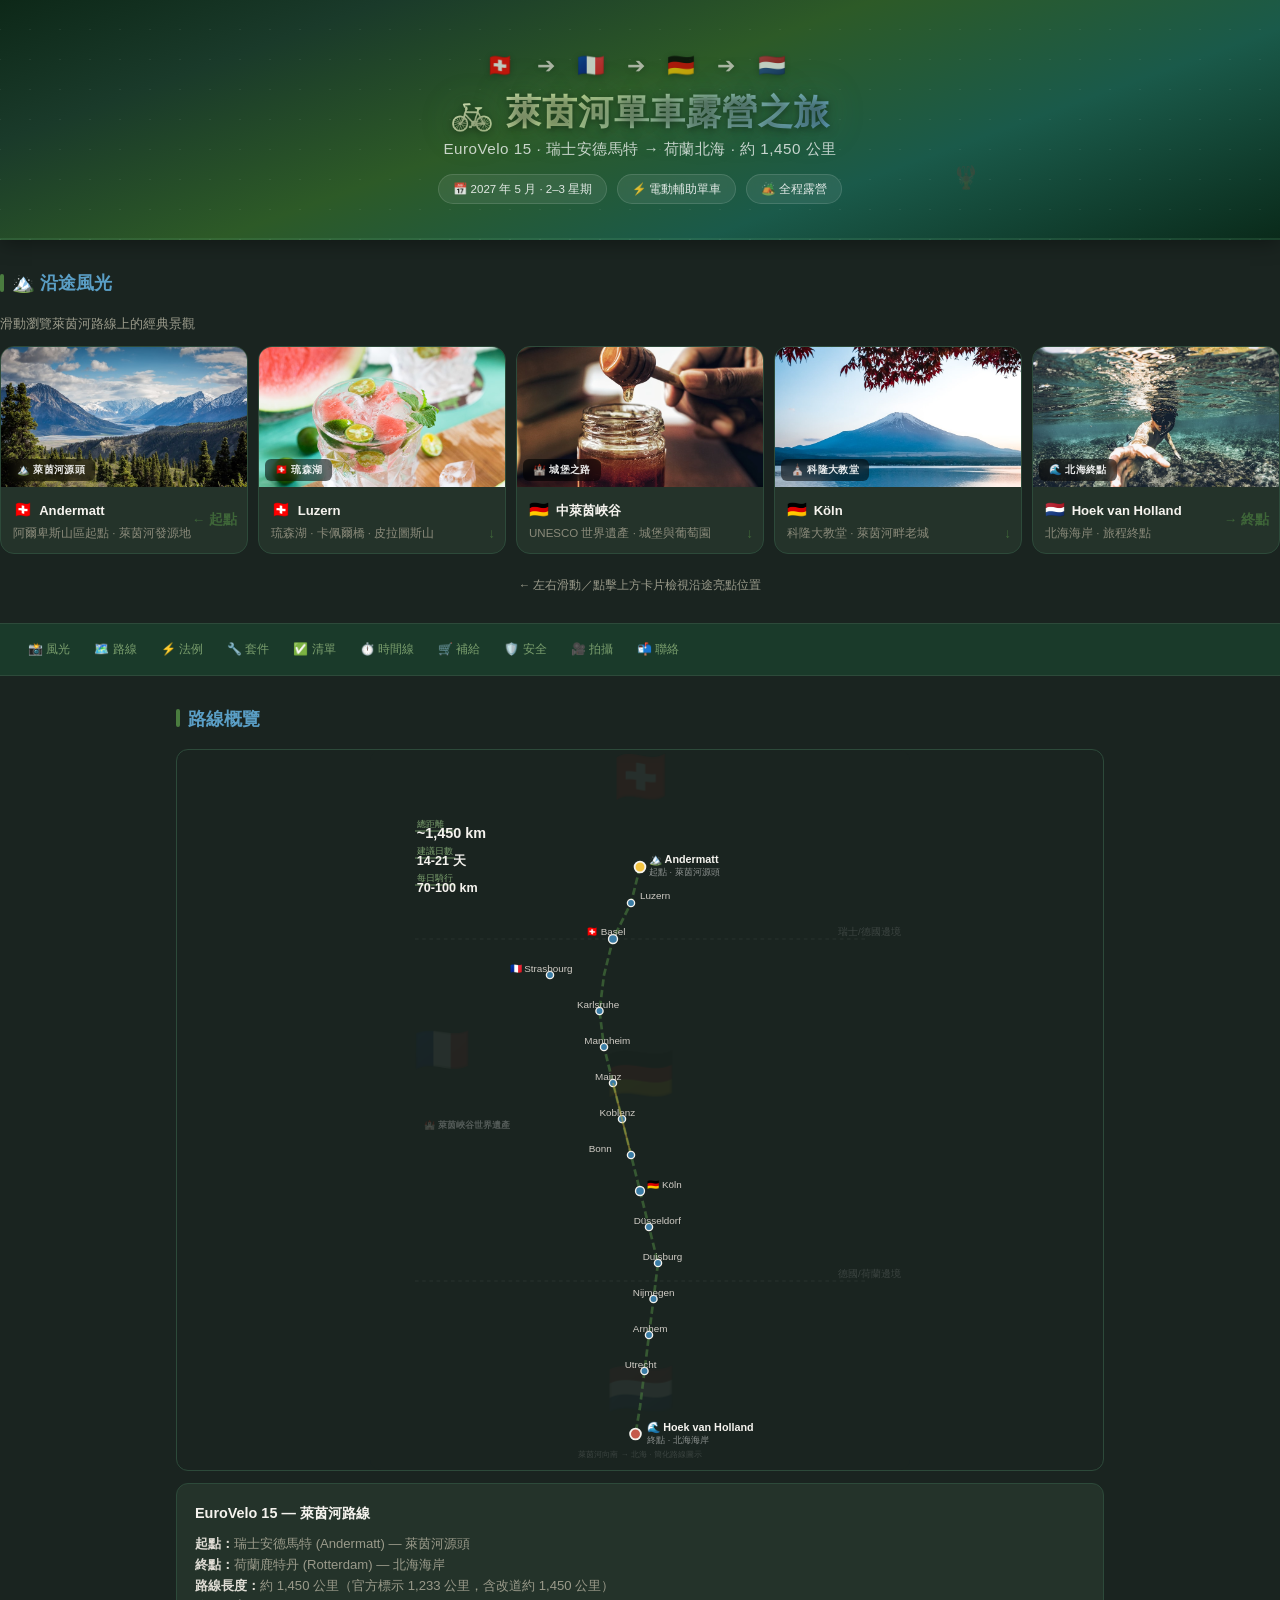
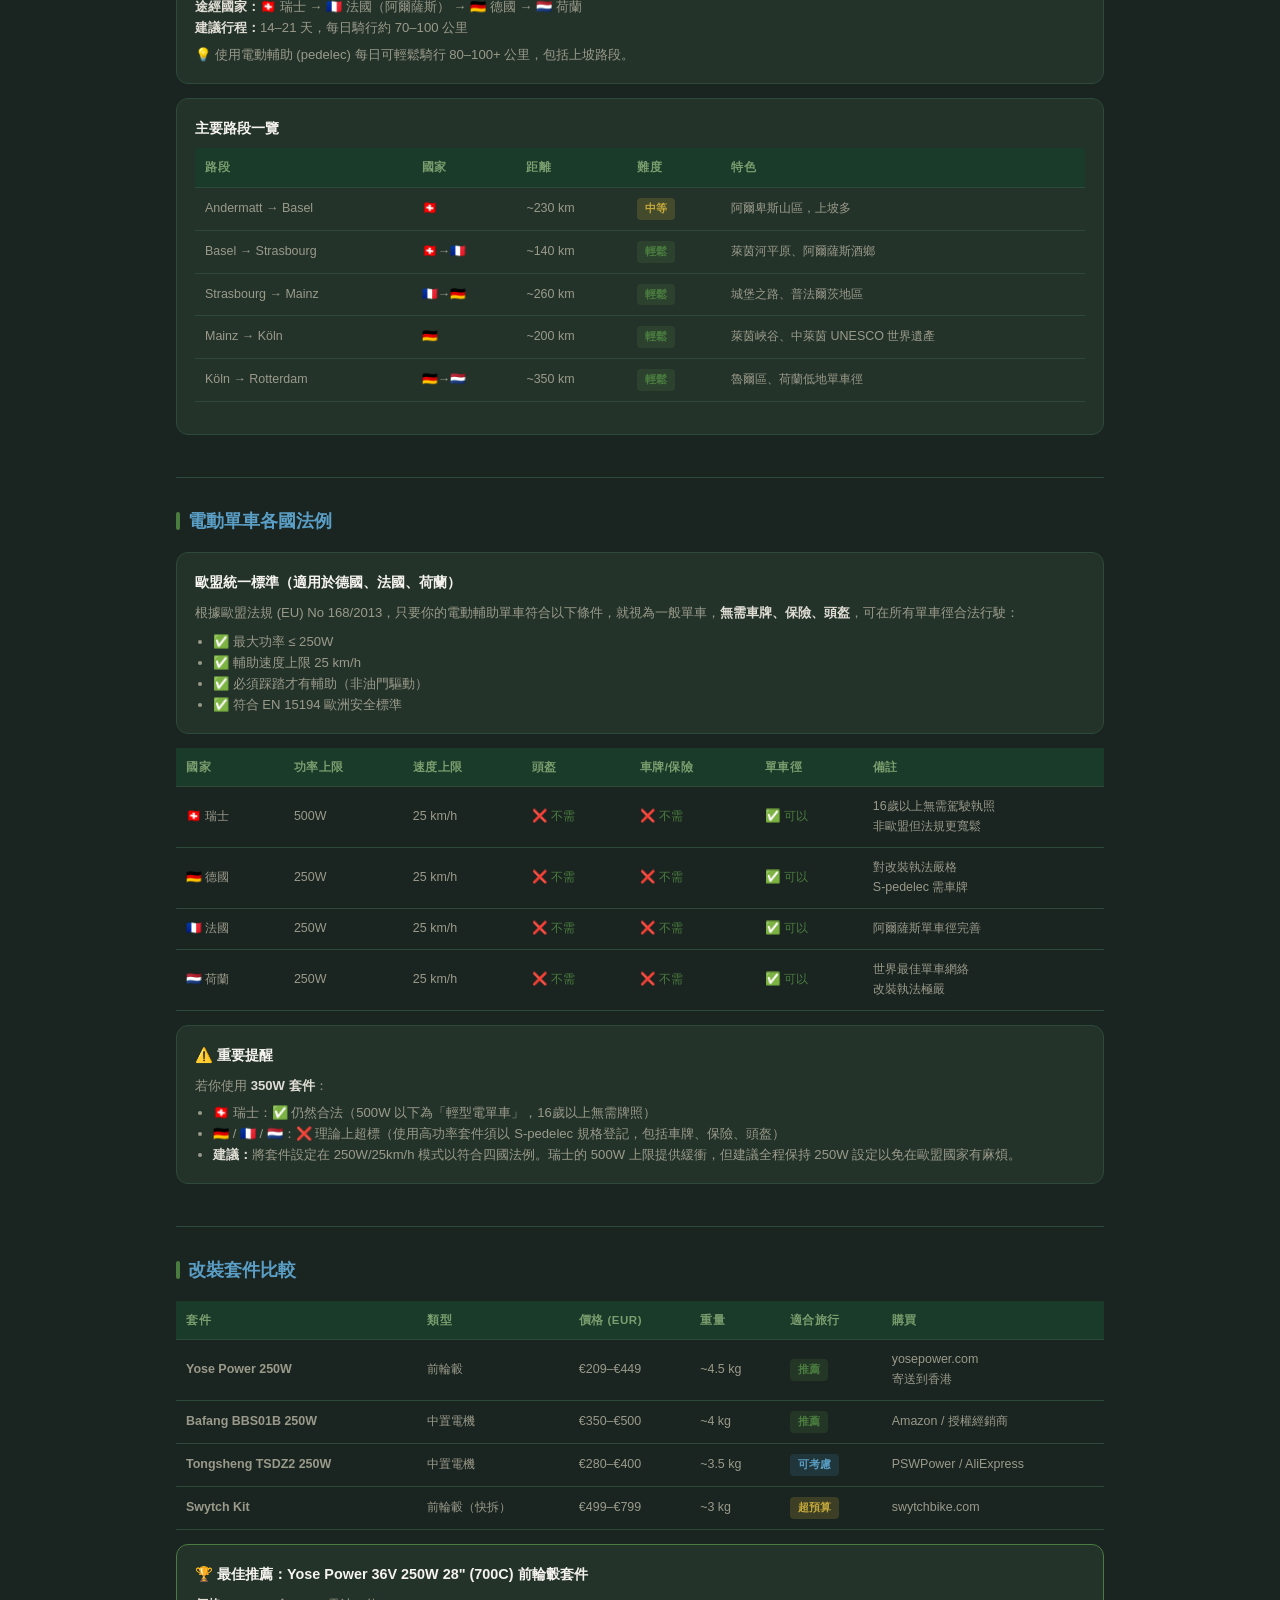
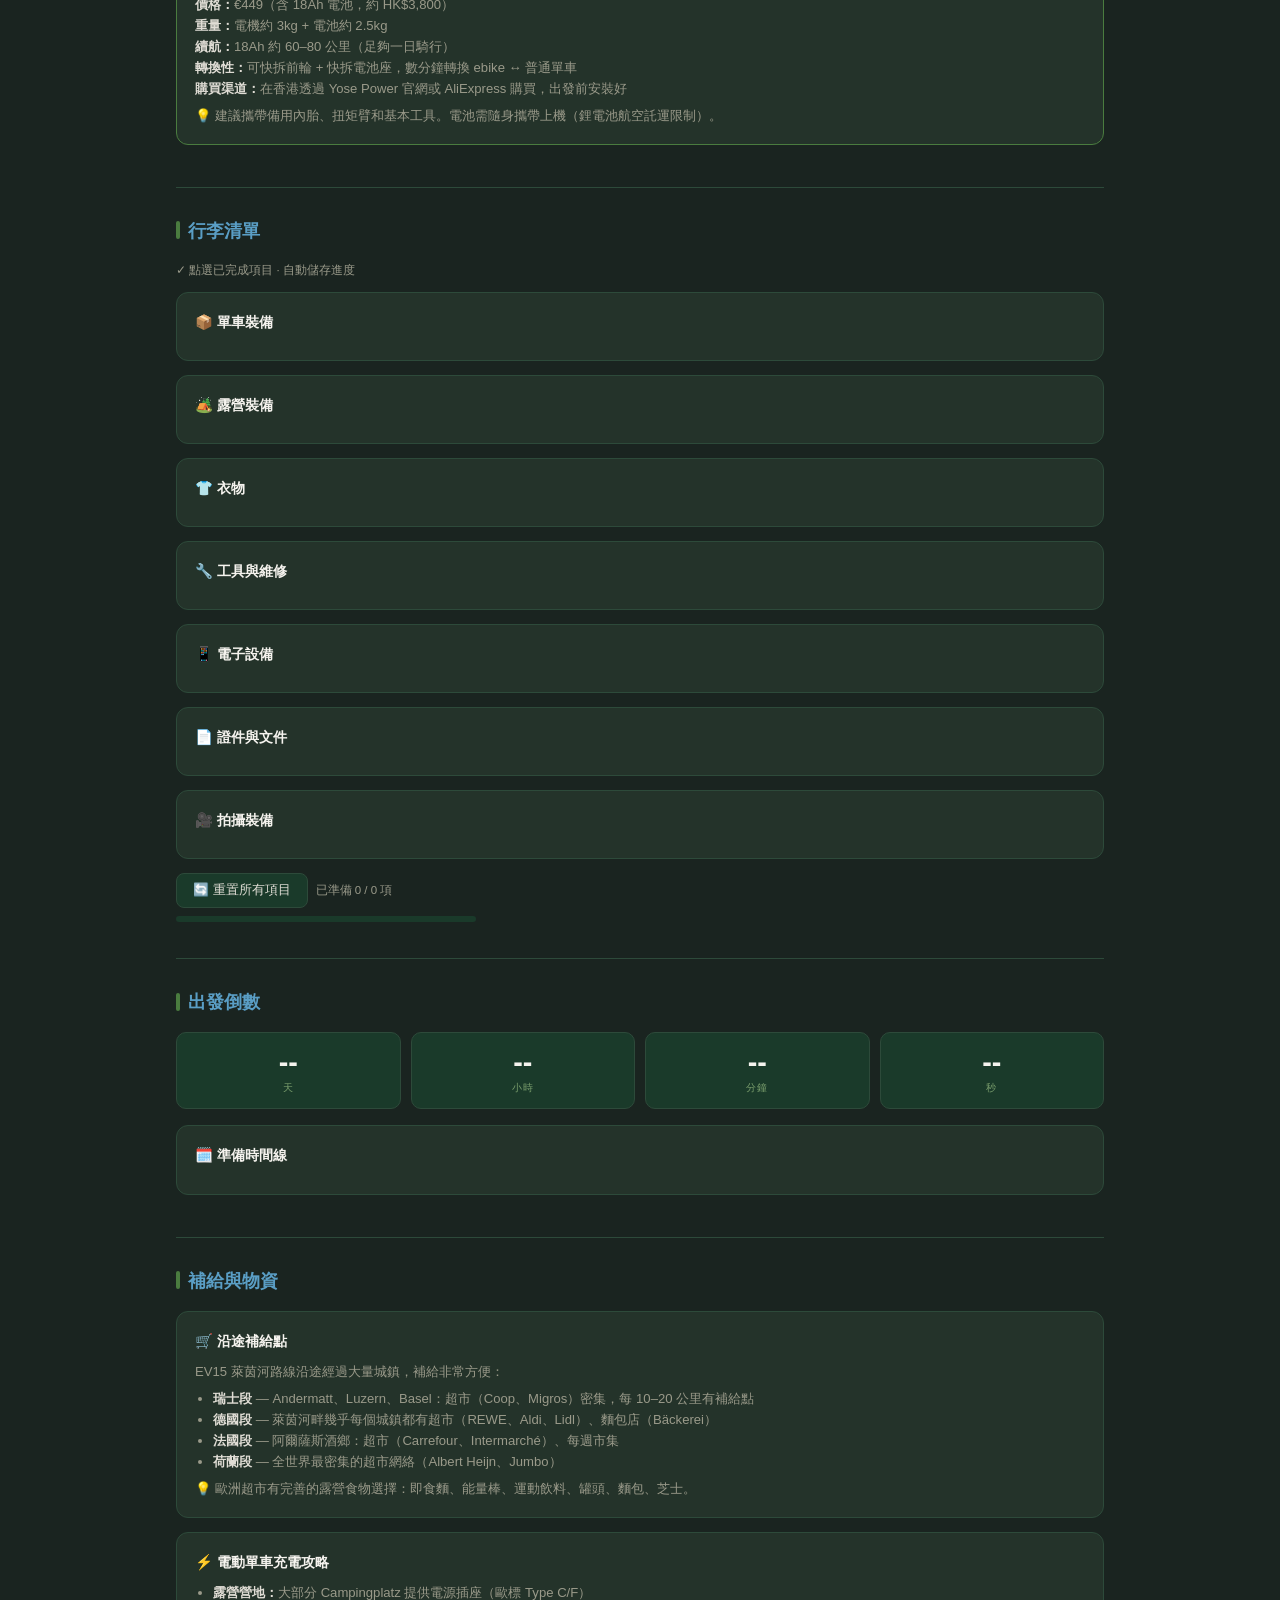
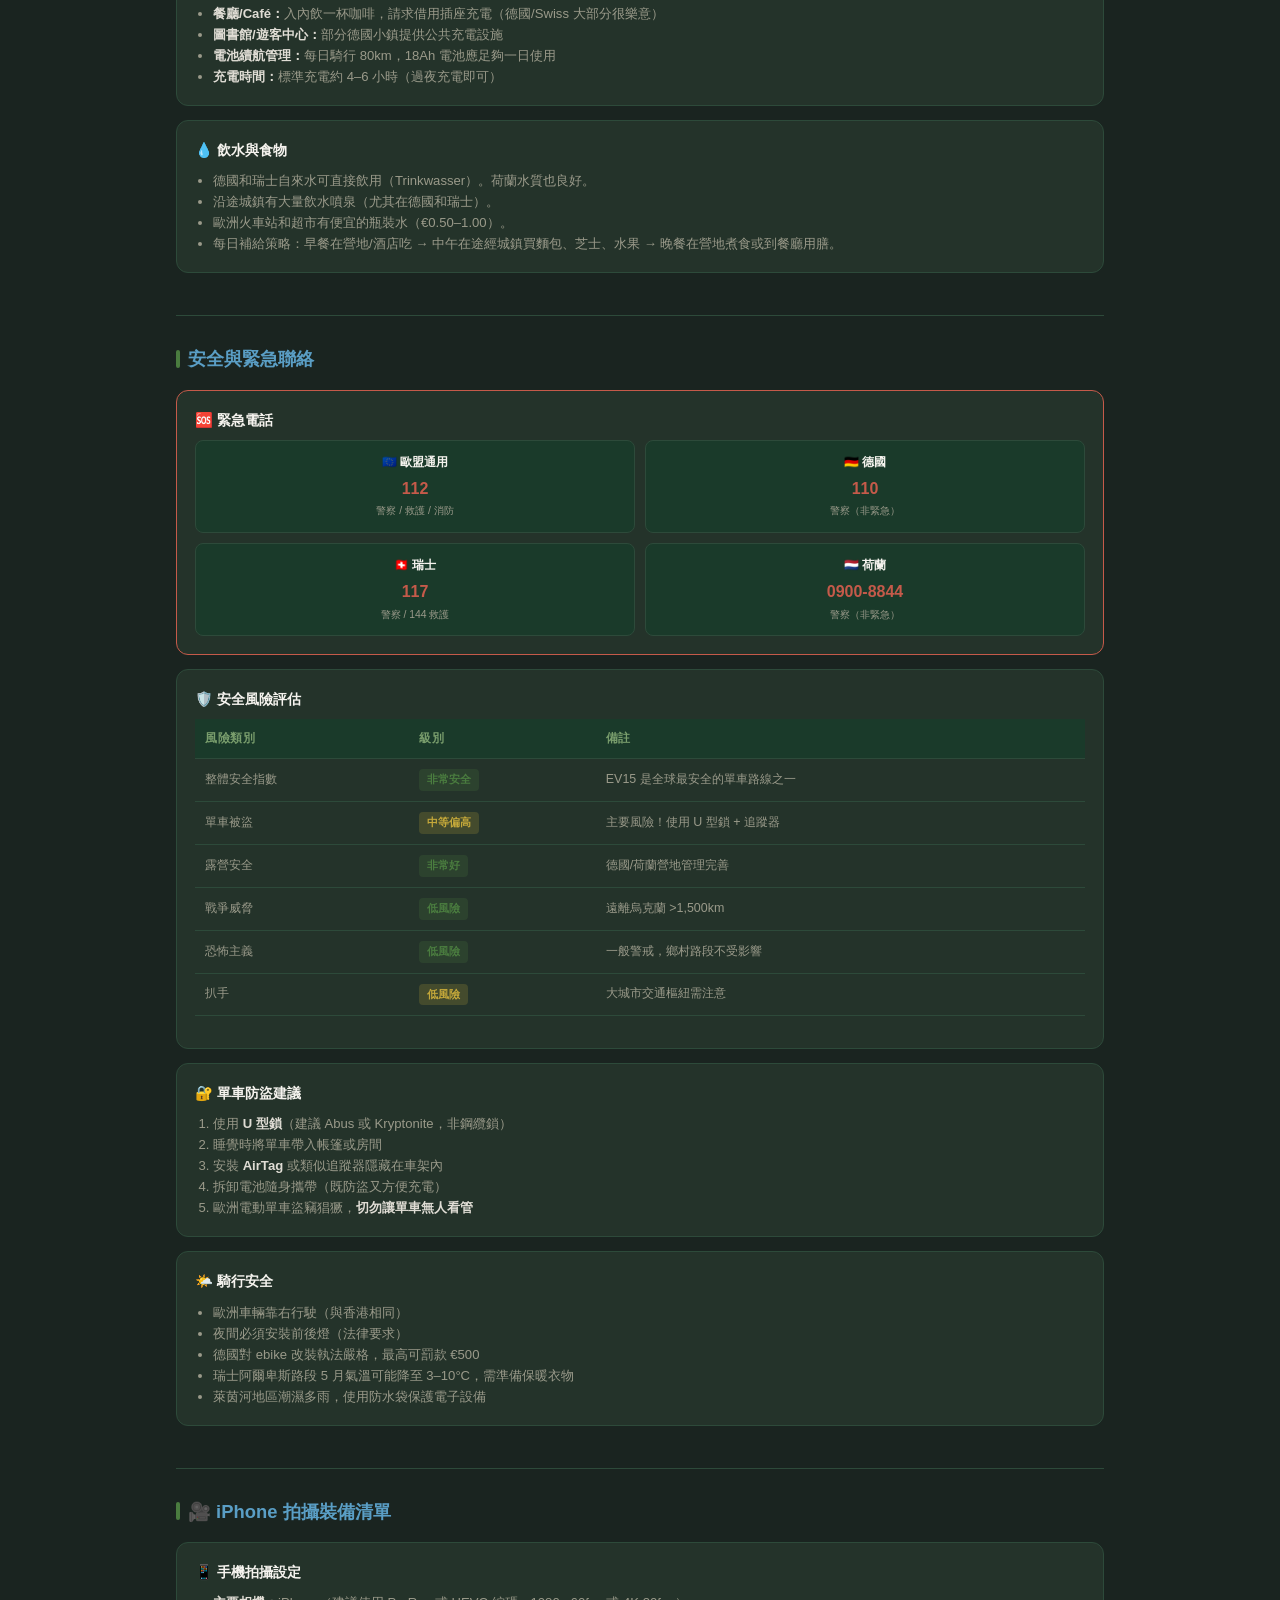
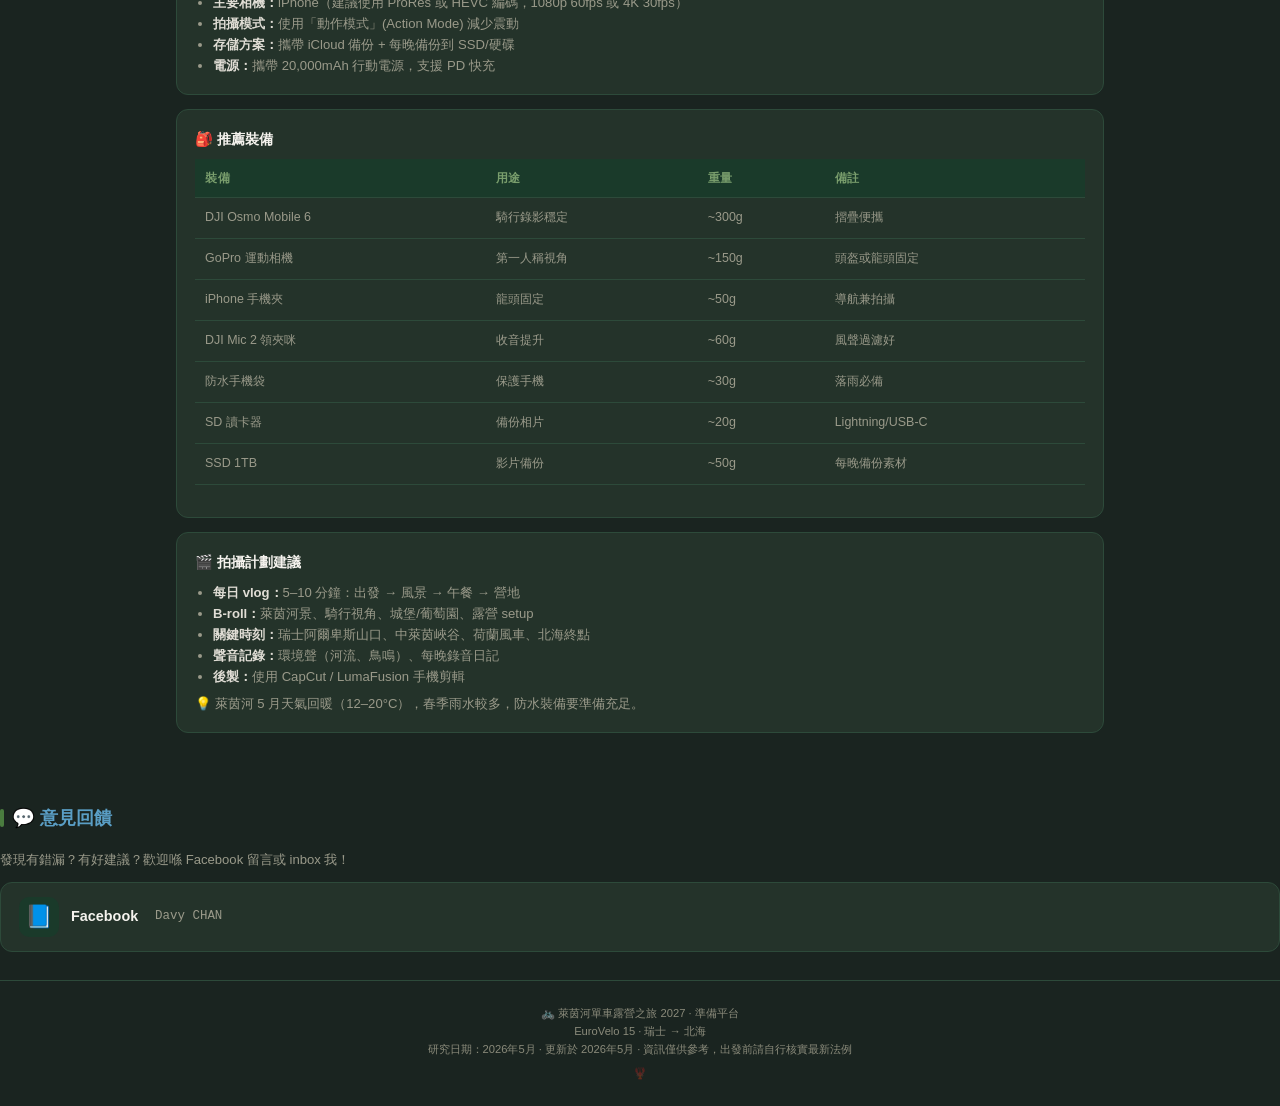
==== commit 91e5b081: "Add scenic photos to gallery cards 5 real photos downloaded (Unsplash CC0) for each highlight: - And" ====
--- a/index.html
+++ b/index.html
@@ -34,24 +34,20 @@
 
     <div class="scenic-card" data-city="andermatt">
       <div class="scenic-img">
-        <div class="scenic-placeholder" style="background:linear-gradient(135deg,#1a3a2a,#3a7ca5);">
-          <div class="placeholder-emoji">🏔️</div>
-          <div class="placeholder-label">Andermatt</div>
-        </div>
+        <img src="images/andermatt.jpg" alt="Andermatt 阿爾卑斯山區" class="scenic-photo" loading="lazy">
+        <div class="scenic-img-label">🏔️ 萊茵河源頭</div>
       </div>
       <div class="scenic-body">
         <div class="scenic-city"><span class="flag-icon">🇨🇭</span> Andermatt</div>
-        <div class="scenic-desc">阿爾卑斯山區起點 · 萊茵河源頭</div>
+        <div class="scenic-desc">阿爾卑斯山區起點 · 萊茵河發源地</div>
         <div class="scenic-arrow">← 起點</div>
       </div>
     </div>
 
     <div class="scenic-card" data-city="luzern">
       <div class="scenic-img">
-        <div class="scenic-placeholder" style="background:linear-gradient(135deg,#2a5a3a,#5a9ec5);">
-          <div class="placeholder-emoji">🏞️</div>
-          <div class="placeholder-label">Luzern</div>
-        </div>
+        <img src="images/luzern.jpg" alt="琉森 Luzern 湖景" class="scenic-photo" loading="lazy">
+        <div class="scenic-img-label">🇨🇭 琉森湖</div>
       </div>
       <div class="scenic-body">
         <div class="scenic-city"><span class="flag-icon">🇨🇭</span> Luzern</div>
@@ -62,10 +58,8 @@
 
     <div class="scenic-card" data-city="rhine-gorge">
       <div class="scenic-img">
-        <div class="scenic-placeholder" style="background:linear-gradient(135deg,#4a7c3f,#c4a83a);">
-          <div class="placeholder-emoji">🏰</div>
-          <div class="placeholder-label">萊茵峽谷</div>
-        </div>
+        <img src="images/rhine-gorge.jpg" alt="中萊茵峽谷 UNESCO 世界遺產" class="scenic-photo" loading="lazy">
+        <div class="scenic-img-label">🏰 城堡之路</div>
       </div>
       <div class="scenic-body">
         <div class="scenic-city"><span class="flag-icon">🇩🇪</span> 中萊茵峽谷</div>
@@ -76,10 +70,8 @@
 
     <div class="scenic-card" data-city="cologne">
       <div class="scenic-img">
-        <div class="scenic-placeholder" style="background:linear-gradient(135deg,#3a7ca5,#8a8a7a);">
-          <div class="placeholder-emoji">⛪</div>
-          <div class="placeholder-label">Köln</div>
-        </div>
+        <img src="images/cologne.jpg" alt="科隆大教堂 Köln" class="scenic-photo" loading="lazy">
+        <div class="scenic-img-label">⛪ 科隆大教堂</div>
       </div>
       <div class="scenic-body">
         <div class="scenic-city"><span class="flag-icon">🇩🇪</span> Köln</div>
@@ -90,10 +82,8 @@
 
     <div class="scenic-card" data-city="hoek-van-holland">
       <div class="scenic-img">
-        <div class="scenic-placeholder" style="background:linear-gradient(135deg,#c55a4a,#5a9ec5);">
-          <div class="placeholder-emoji">🌊</div>
-          <div class="placeholder-label">北海</div>
-        </div>
+        <img src="images/hoek-van-holland.jpg" alt="荷蘭北海海岸" class="scenic-photo" loading="lazy">
+        <div class="scenic-img-label">🌊 北海終點</div>
       </div>
       <div class="scenic-body">
         <div class="scenic-city"><span class="flag-icon">🇳🇱</span> Hoek van Holland</div>
--- a/rhine-style.css
+++ b/rhine-style.css
@@ -213,32 +213,34 @@
   height: 140px;
   overflow: hidden;
   position: relative;
-}
-
-.scenic-placeholder {
+  background: var(--pine);
+}
+
+.scenic-photo {
   width: 100%;
   height: 100%;
-  display: flex;
-  flex-direction: column;
-  align-items: center;
-  justify-content: center;
-  transition: transform 0.3s;
-}
-.scenic-card:hover .scenic-placeholder {
-  transform: scale(1.05);
-}
-
-.placeholder-emoji {
-  font-size: 2.2rem;
-  margin-bottom: 4px;
-  filter: drop-shadow(0 2px 4px rgba(0,0,0,0.3));
-}
-.placeholder-label {
-  font-size: 0.75rem;
-  font-weight: 700;
-  color: rgba(255,255,255,0.8);
-  letter-spacing: 1px;
-  text-transform: uppercase;
+  object-fit: cover;
+  display: block;
+  transition: transform 0.4s ease;
+}
+.scenic-card:hover .scenic-photo {
+  transform: scale(1.08);
+}
+
+.scenic-img-label {
+  position: absolute;
+  bottom: 6px;
+  left: 6px;
+  background: rgba(0,0,0,0.55);
+  backdrop-filter: blur(4px);
+  -webkit-backdrop-filter: blur(4px);
+  padding: 3px 10px;
+  border-radius: 6px;
+  font-size: 0.65rem;
+  font-weight: 600;
+  color: rgba(255,255,255,0.9);
+  letter-spacing: 0.3px;
+  pointer-events: none;
 }
 
 .scenic-body {
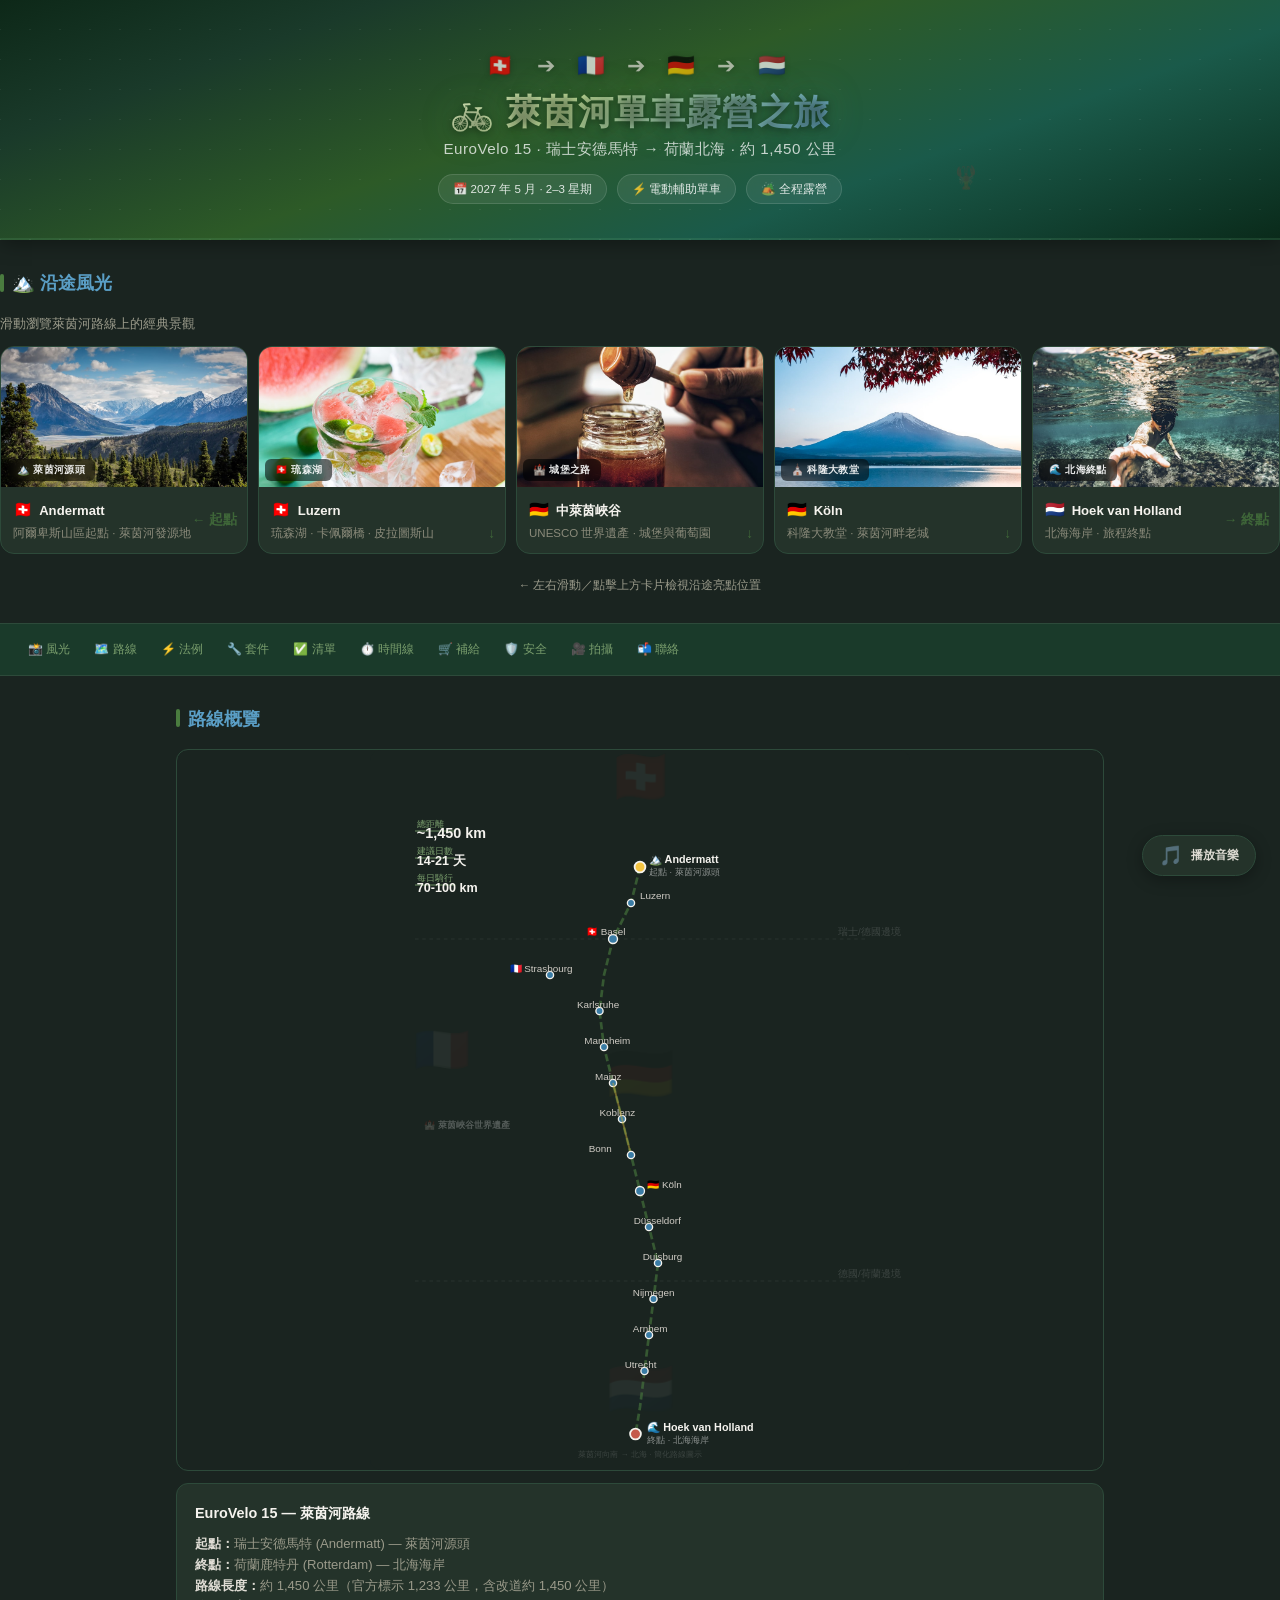
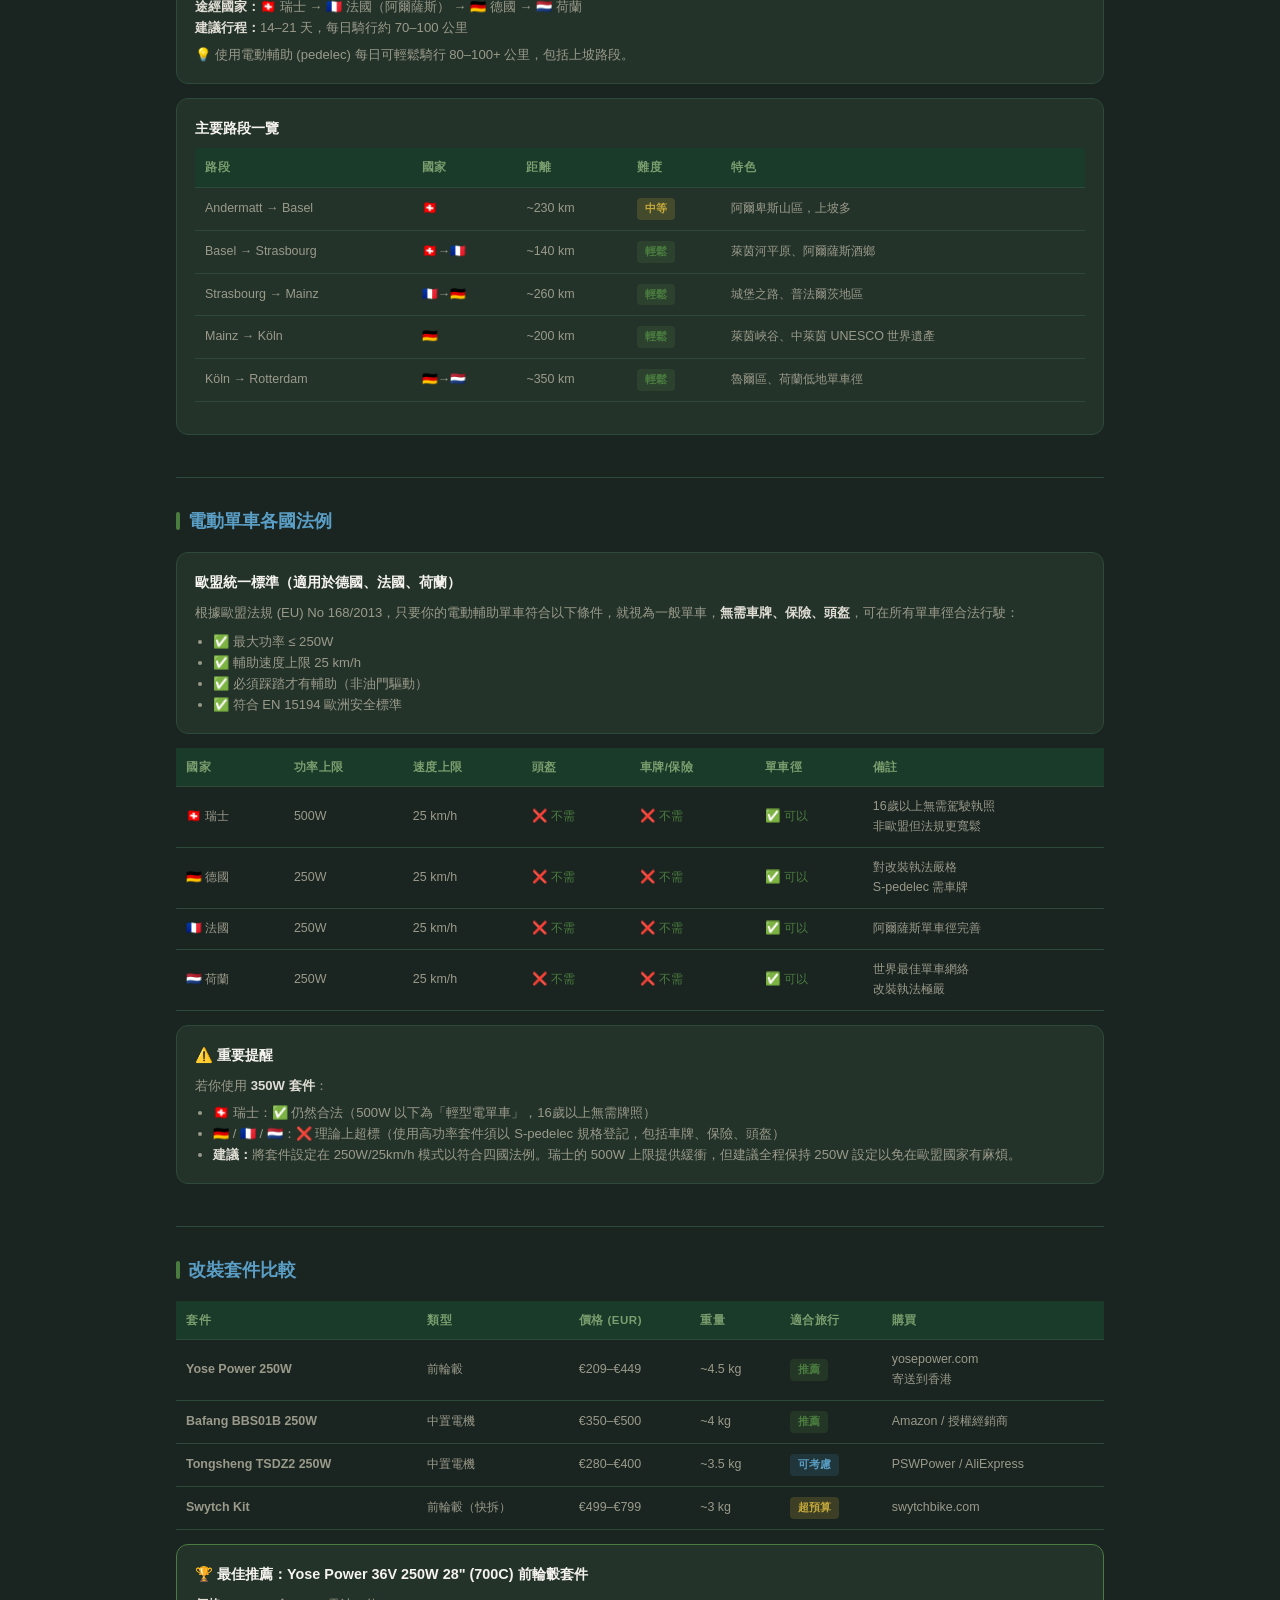
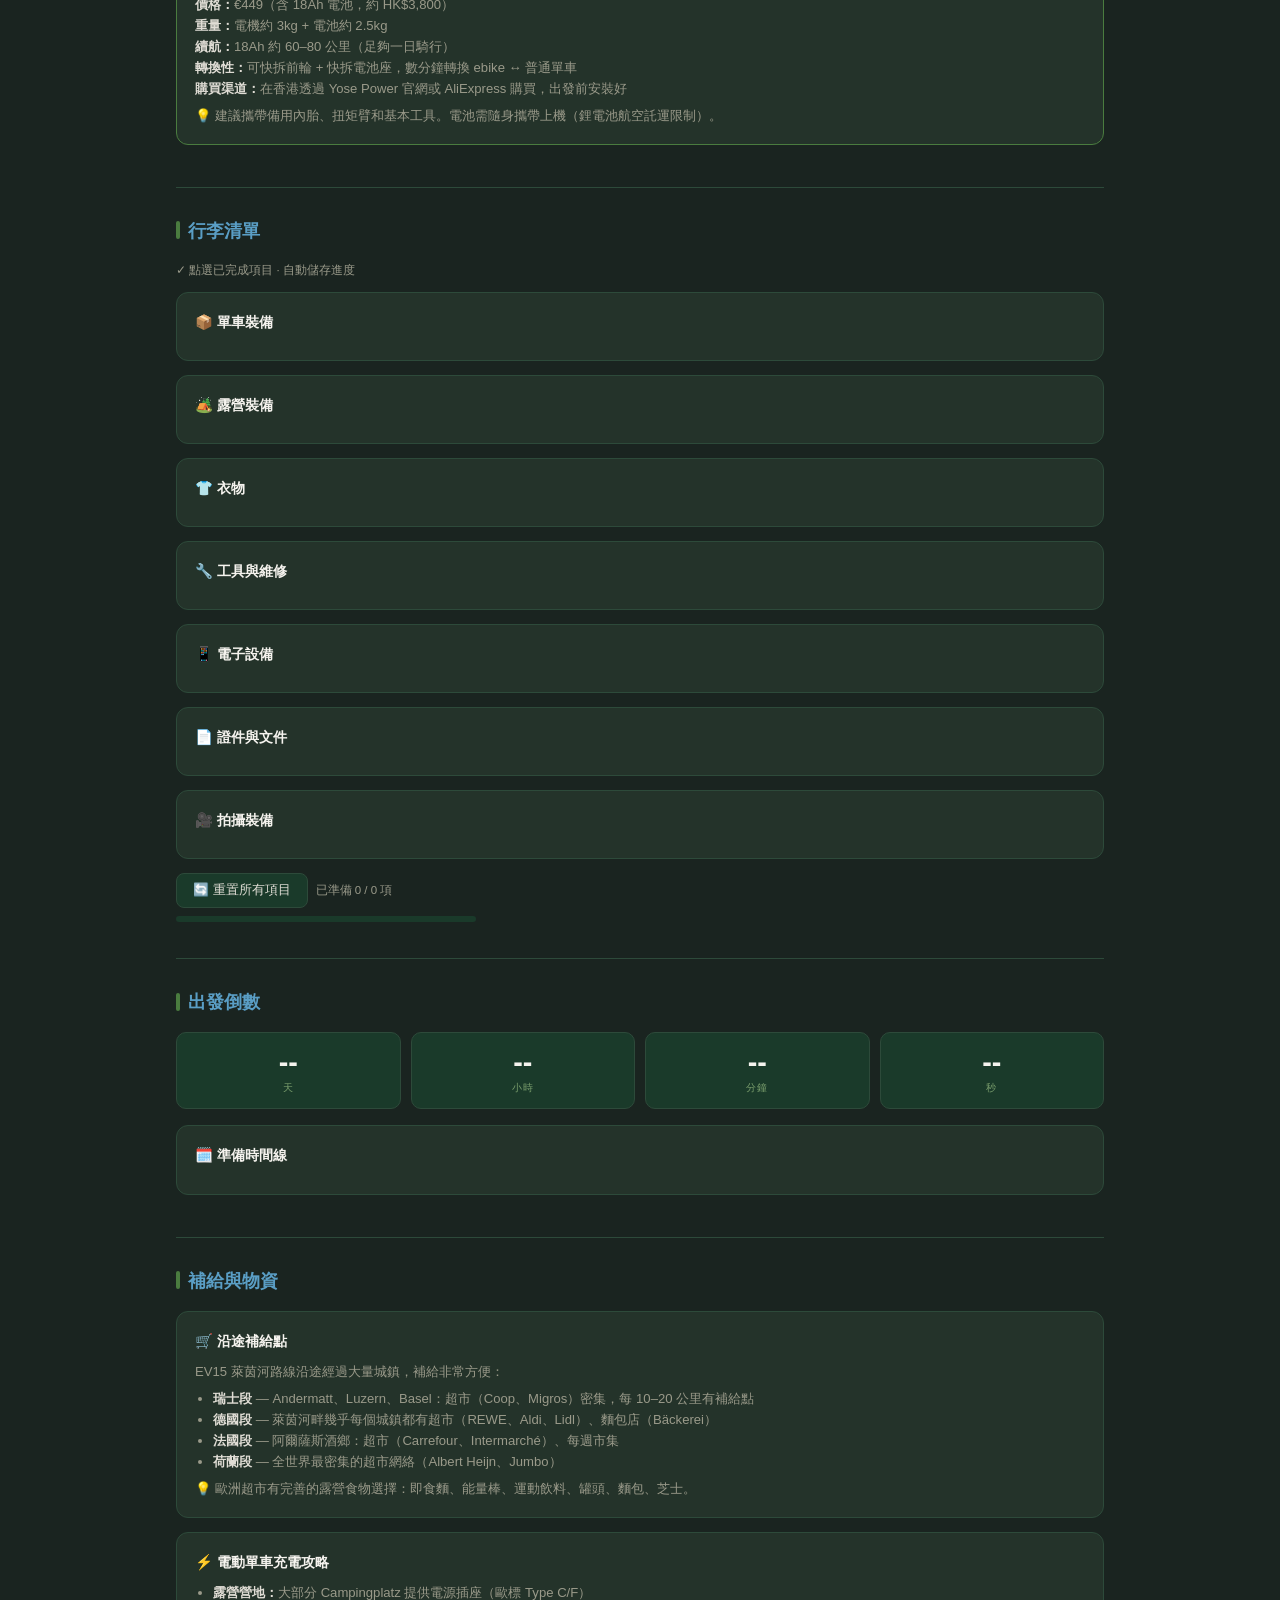
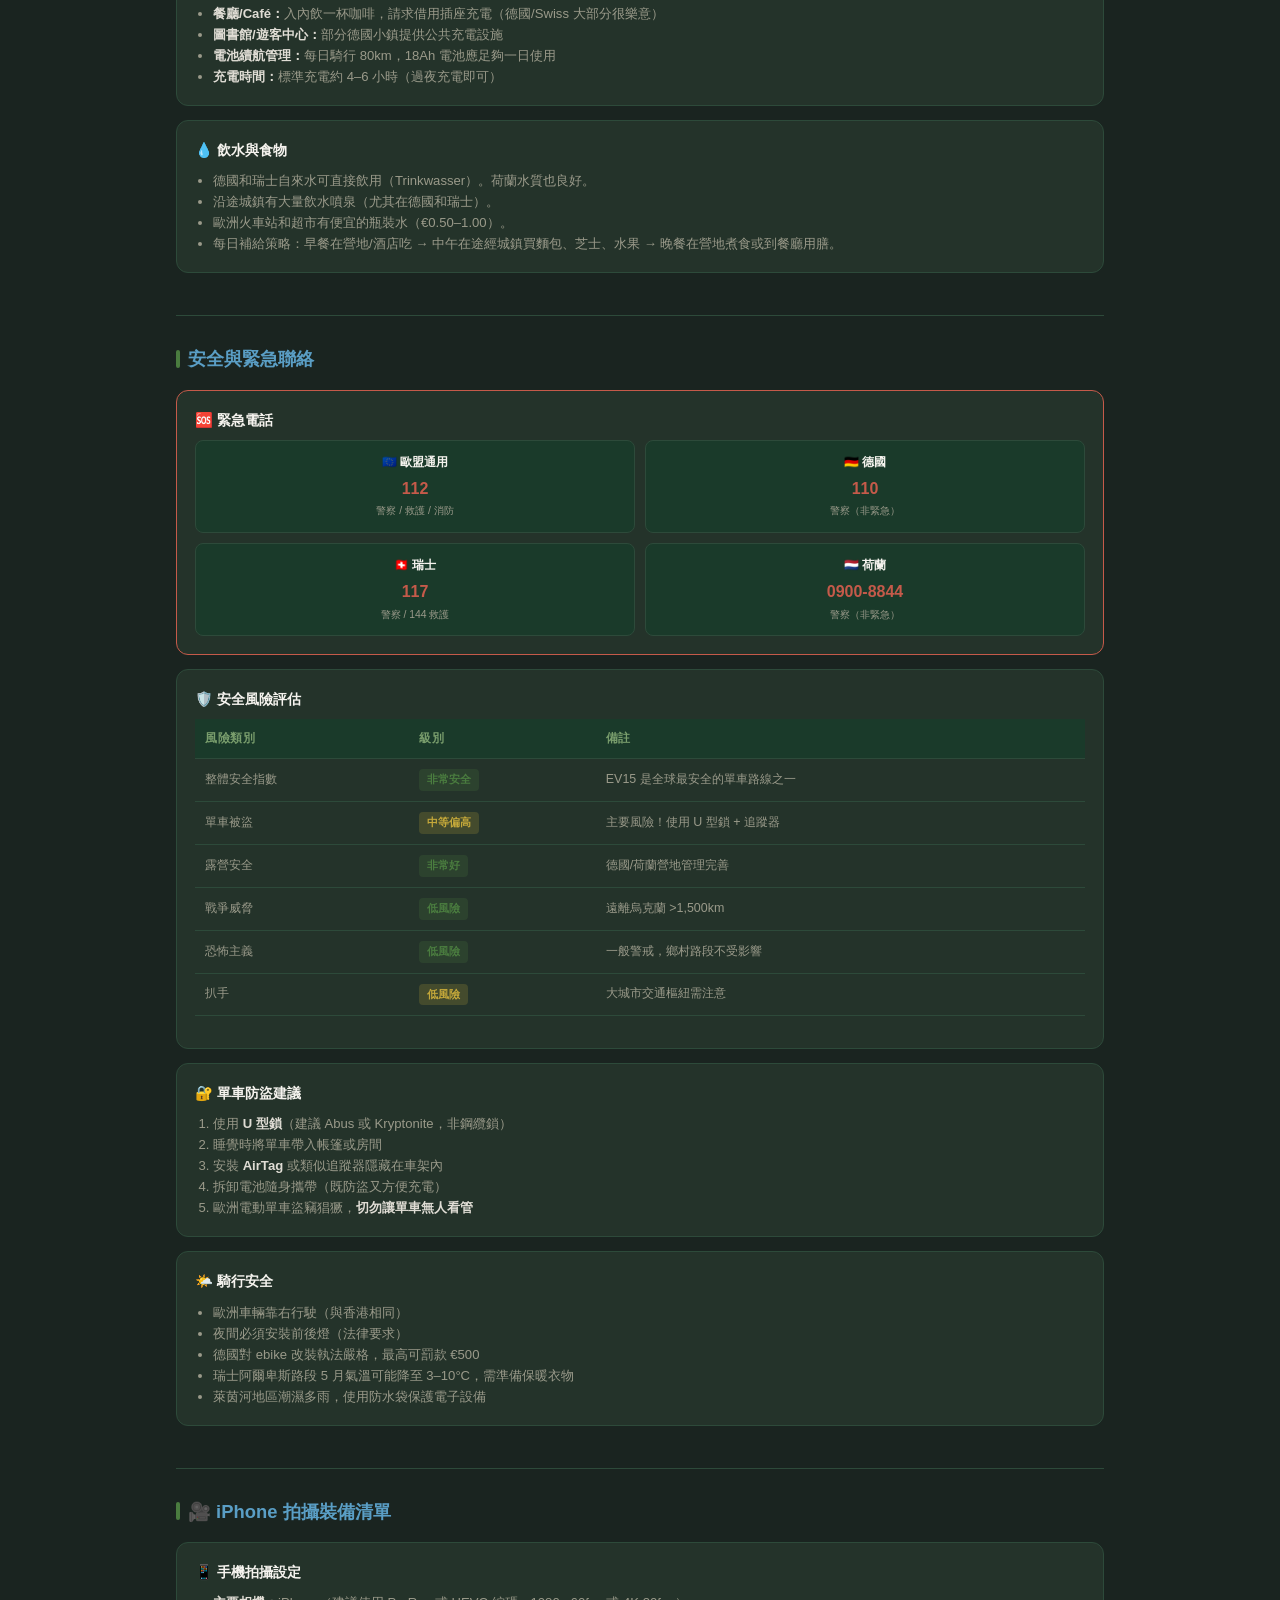
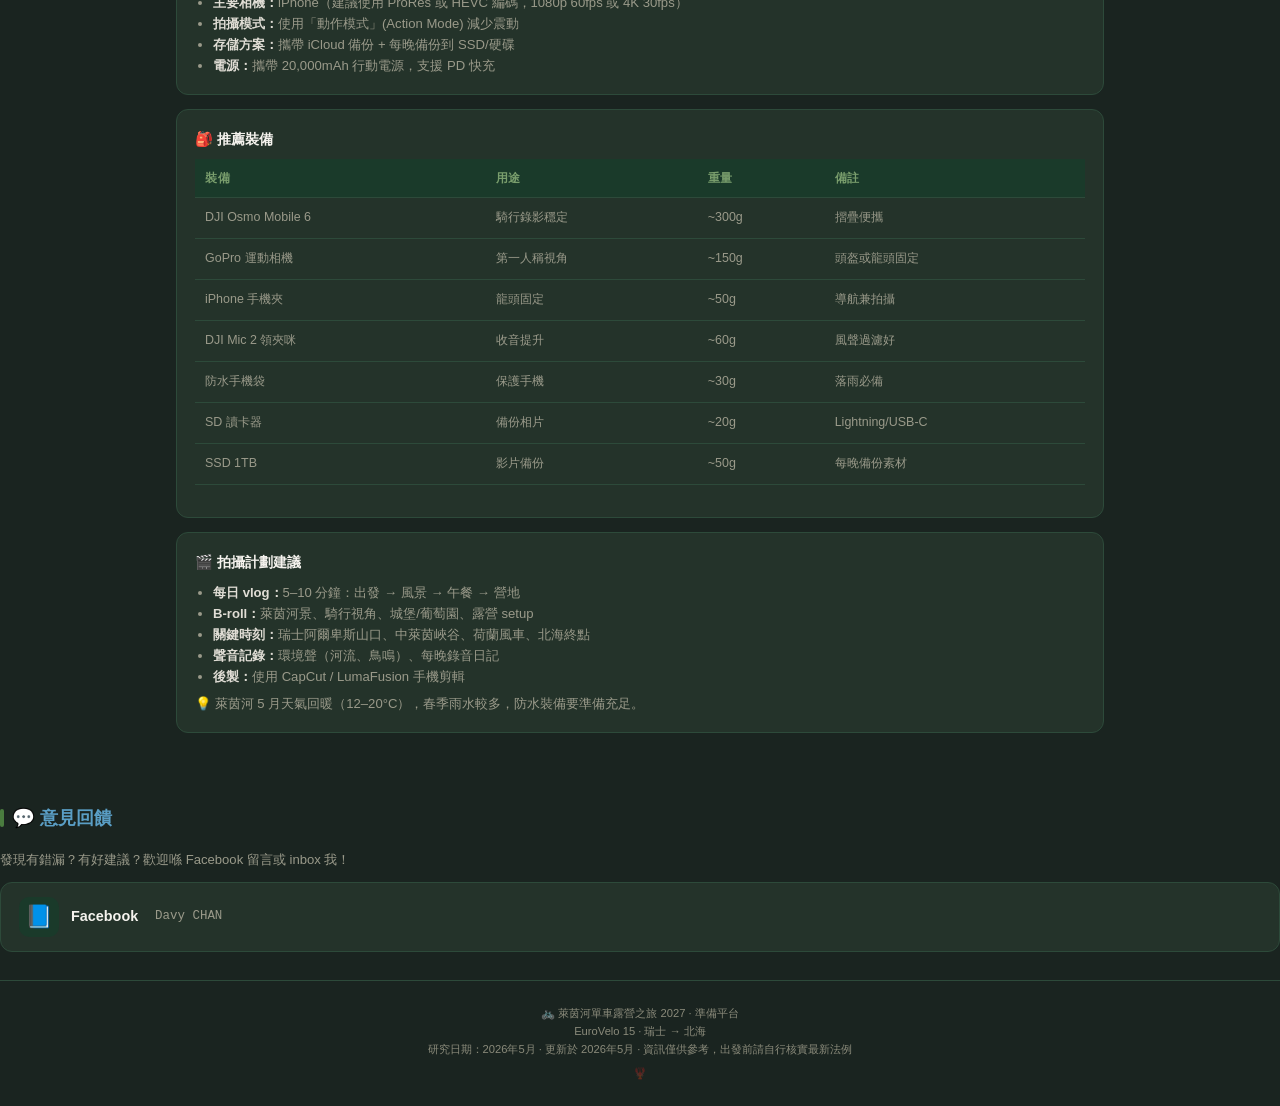
==== commit e97ccbcf: "Add background music player - orchestral cinematic track - Fixed bottom-right music toggle button wi" ====
--- a/index.html
+++ b/index.html
@@ -636,6 +636,16 @@
   <p>研究日期：2026年5月 · 更新於 2026年5月 · 資訊僅供參考，出發前請自行核實最新法例</p>
   <p class="mt-1" style="opacity:0.3;">🦞</p>
 </footer>
+
+<!-- BACKGROUND MUSIC PLAYER -->
+<audio id="bgMusic" loop preload="metadata">
+  <source src="music.mp3" type="audio/mpeg">
+</audio>
+
+<div class="music-toggle" id="musicToggle" title="背景音樂">
+  <div class="music-toggle-icon" id="musicToggleIcon">🎵</div>
+  <div class="music-toggle-label" id="musicToggleLabel">播放音樂</div>
+</div>
 
 <script>
 // ======================================================
@@ -1007,6 +1017,43 @@
   }, 50);
 })();
 
+// ---- BACKGROUND MUSIC PLAYER ----
+(function() {
+  var audio = document.getElementById('bgMusic');
+  var toggle = document.getElementById('musicToggle');
+  if (!audio || !toggle) return;
+
+  var isPlaying = false;
+
+  toggle.addEventListener('click', function() {
+    if (isPlaying) {
+      audio.pause();
+      toggle.classList.remove('playing');
+      document.getElementById('musicToggleIcon').textContent = '🎵';
+      document.getElementById('musicToggleLabel').textContent = '播放音樂';
+    } else {
+      audio.play().then(function() {
+        toggle.classList.add('playing');
+        document.getElementById('musicToggleIcon').textContent = '🔊';
+        document.getElementById('musicToggleLabel').textContent = '暫停音樂';
+      }).catch(function(err) {
+        console.log('Audio play blocked:', err);
+        // On some browsers, first interaction is required
+        alert('點擊頁面任何位置後再試一次，大部分瀏覽器需要用戶互動才能播放音樂。');
+      });
+    }
+    isPlaying = !isPlaying;
+  });
+
+  // Auto-stop when audio ends naturally
+  audio.addEventListener('ended', function() {
+    isPlaying = false;
+    toggle.classList.remove('playing');
+    document.getElementById('musicToggleIcon').textContent = '🎵';
+    document.getElementById('musicToggleLabel').textContent = '播放音樂';
+  });
+})();
+
 console.log('🚲 Rhine Travel Prep loaded. Safe travels! 🦞');
 </script>
 
--- a/rhine-style.css
+++ b/rhine-style.css
@@ -706,6 +706,74 @@
   #map { height: 280px; }
 }
 
+/* ===================== MUSIC PLAYER TOGGLE ===================== */
+.music-toggle {
+  position: fixed;
+  bottom: 24px;
+  right: 24px;
+  z-index: 200;
+  display: flex;
+  align-items: center;
+  gap: 8px;
+  padding: 10px 16px;
+  background: var(--card-bg);
+  border: 1px solid var(--border);
+  border-radius: 30px;
+  cursor: pointer;
+  transition: all 0.3s ease;
+  box-shadow: 0 4px 16px rgba(0,0,0,0.3);
+  backdrop-filter: blur(8px);
+  -webkit-backdrop-filter: blur(8px);
+  user-select: none;
+  -webkit-tap-highlight-color: transparent;
+}
+.music-toggle:hover {
+  border-color: var(--moss);
+  transform: translateY(-2px);
+  box-shadow: 0 6px 20px rgba(0,0,0,0.4);
+}
+.music-toggle:active {
+  transform: translateY(0);
+}
+.music-toggle.playing {
+  border-color: var(--sage);
+  background: linear-gradient(135deg, var(--pine), var(--forest));
+  box-shadow: 0 4px 20px rgba(90, 158, 109, 0.3);
+}
+.music-toggle-icon {
+  font-size: 1.2rem;
+  line-height: 1;
+}
+.music-toggle-label {
+  font-size: 0.72rem;
+  font-weight: 600;
+  color: var(--text);
+  white-space: nowrap;
+}
+.music-toggle.playing .music-toggle-label {
+  color: var(--snow);
+}
+
+/* Pulse animation when playing */
+@keyframes musicPulse {
+  0%, 100% { box-shadow: 0 4px 16px rgba(0,0,0,0.3); }
+  50% { box-shadow: 0 4px 24px rgba(90, 158, 109, 0.4); }
+}
+.music-toggle.playing {
+  animation: musicPulse 2s ease-in-out infinite;
+}
+
+@media (max-width: 640px) {
+  .music-toggle {
+    bottom: 16px;
+    right: 16px;
+    padding: 8px 14px;
+  }
+  .music-toggle-label {
+    font-size: 0.65rem;
+  }
+}
+
 /* Utility */
 .mt-1 { margin-top: 6px; }
 .mt-2 { margin-top: 12px; }
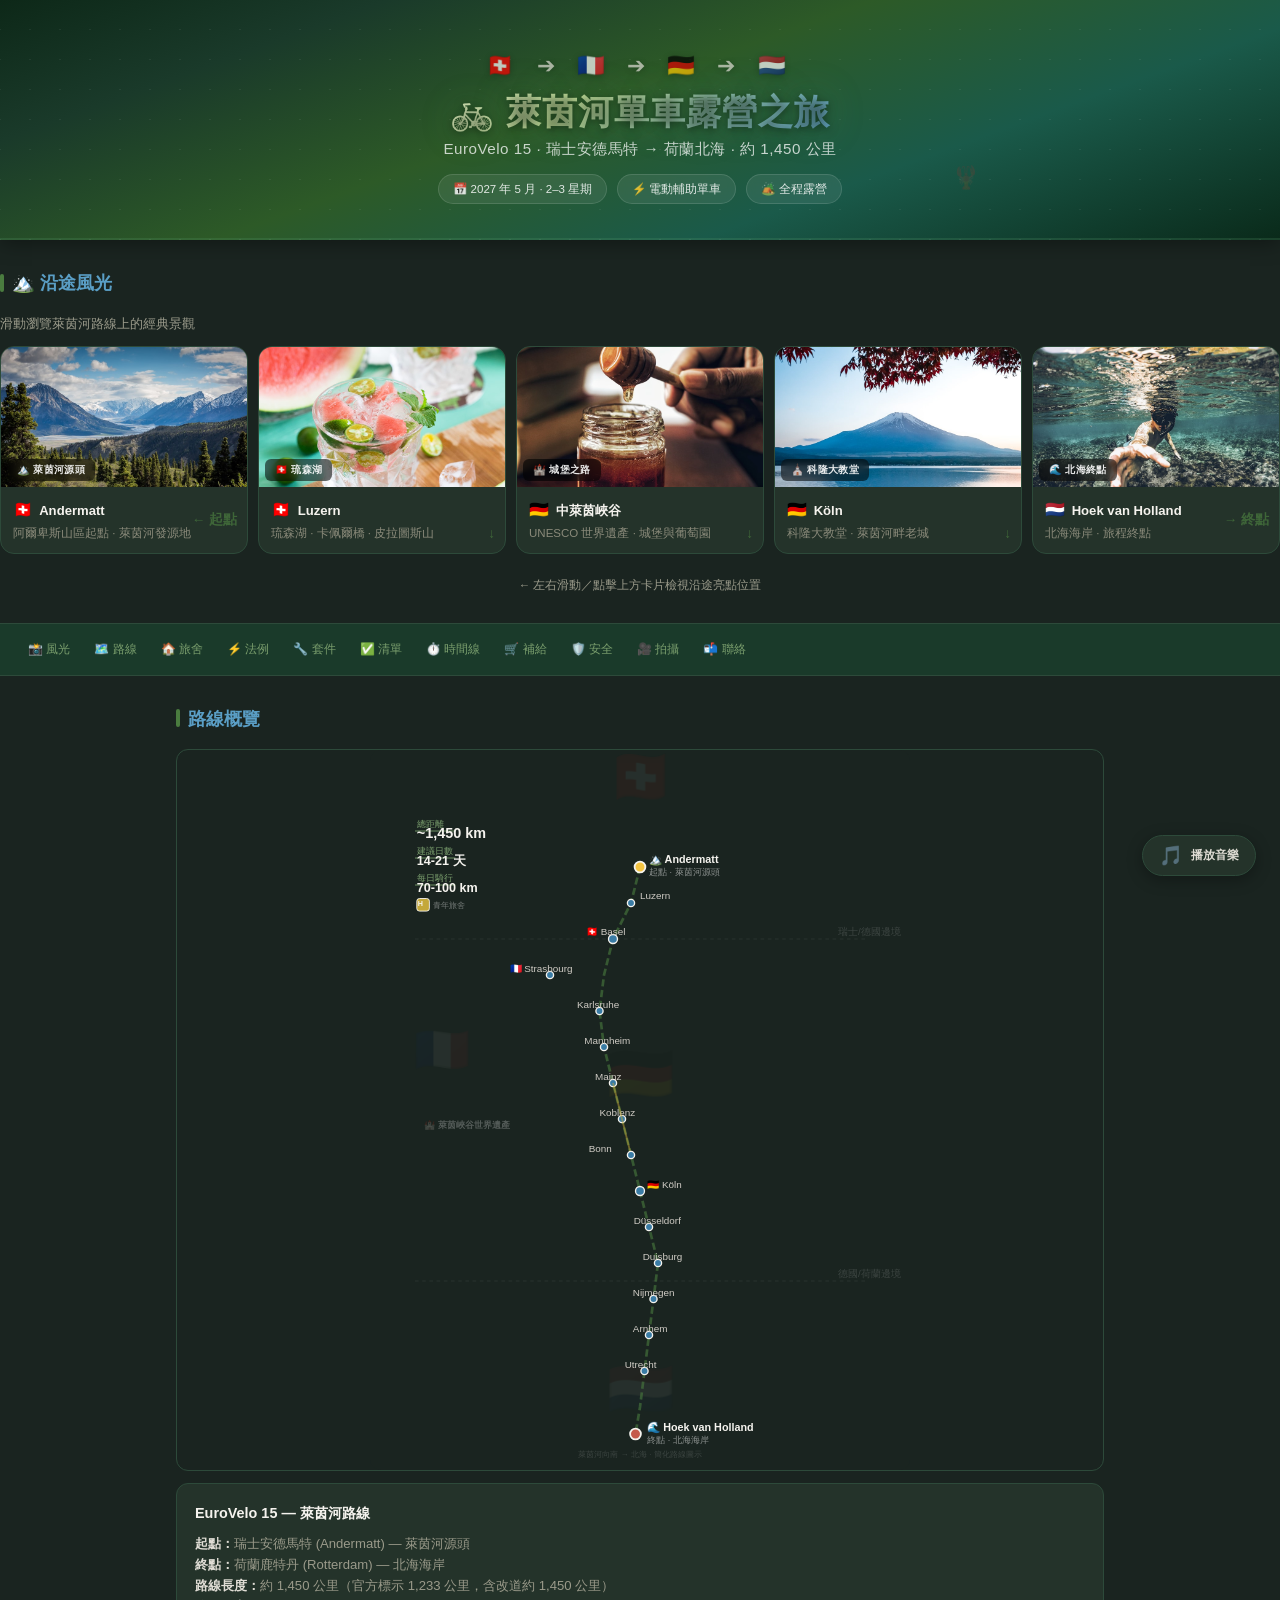
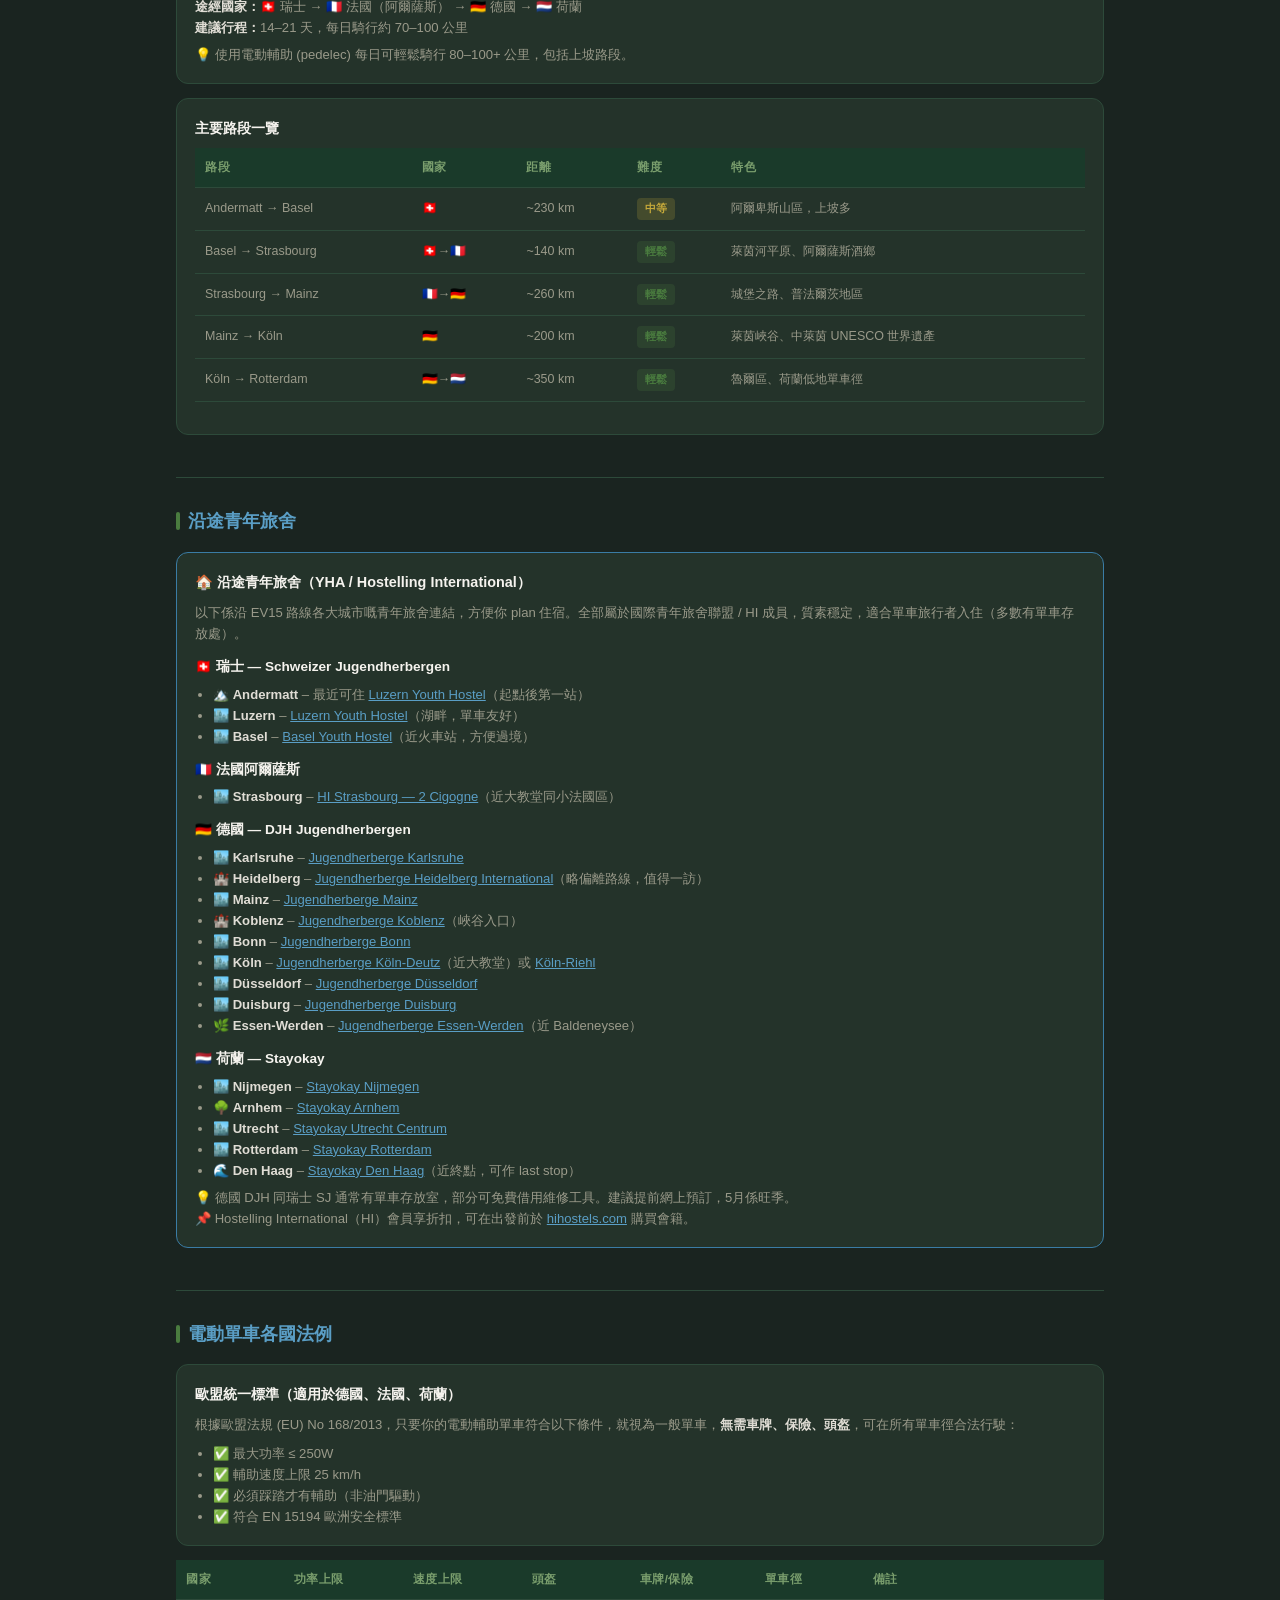
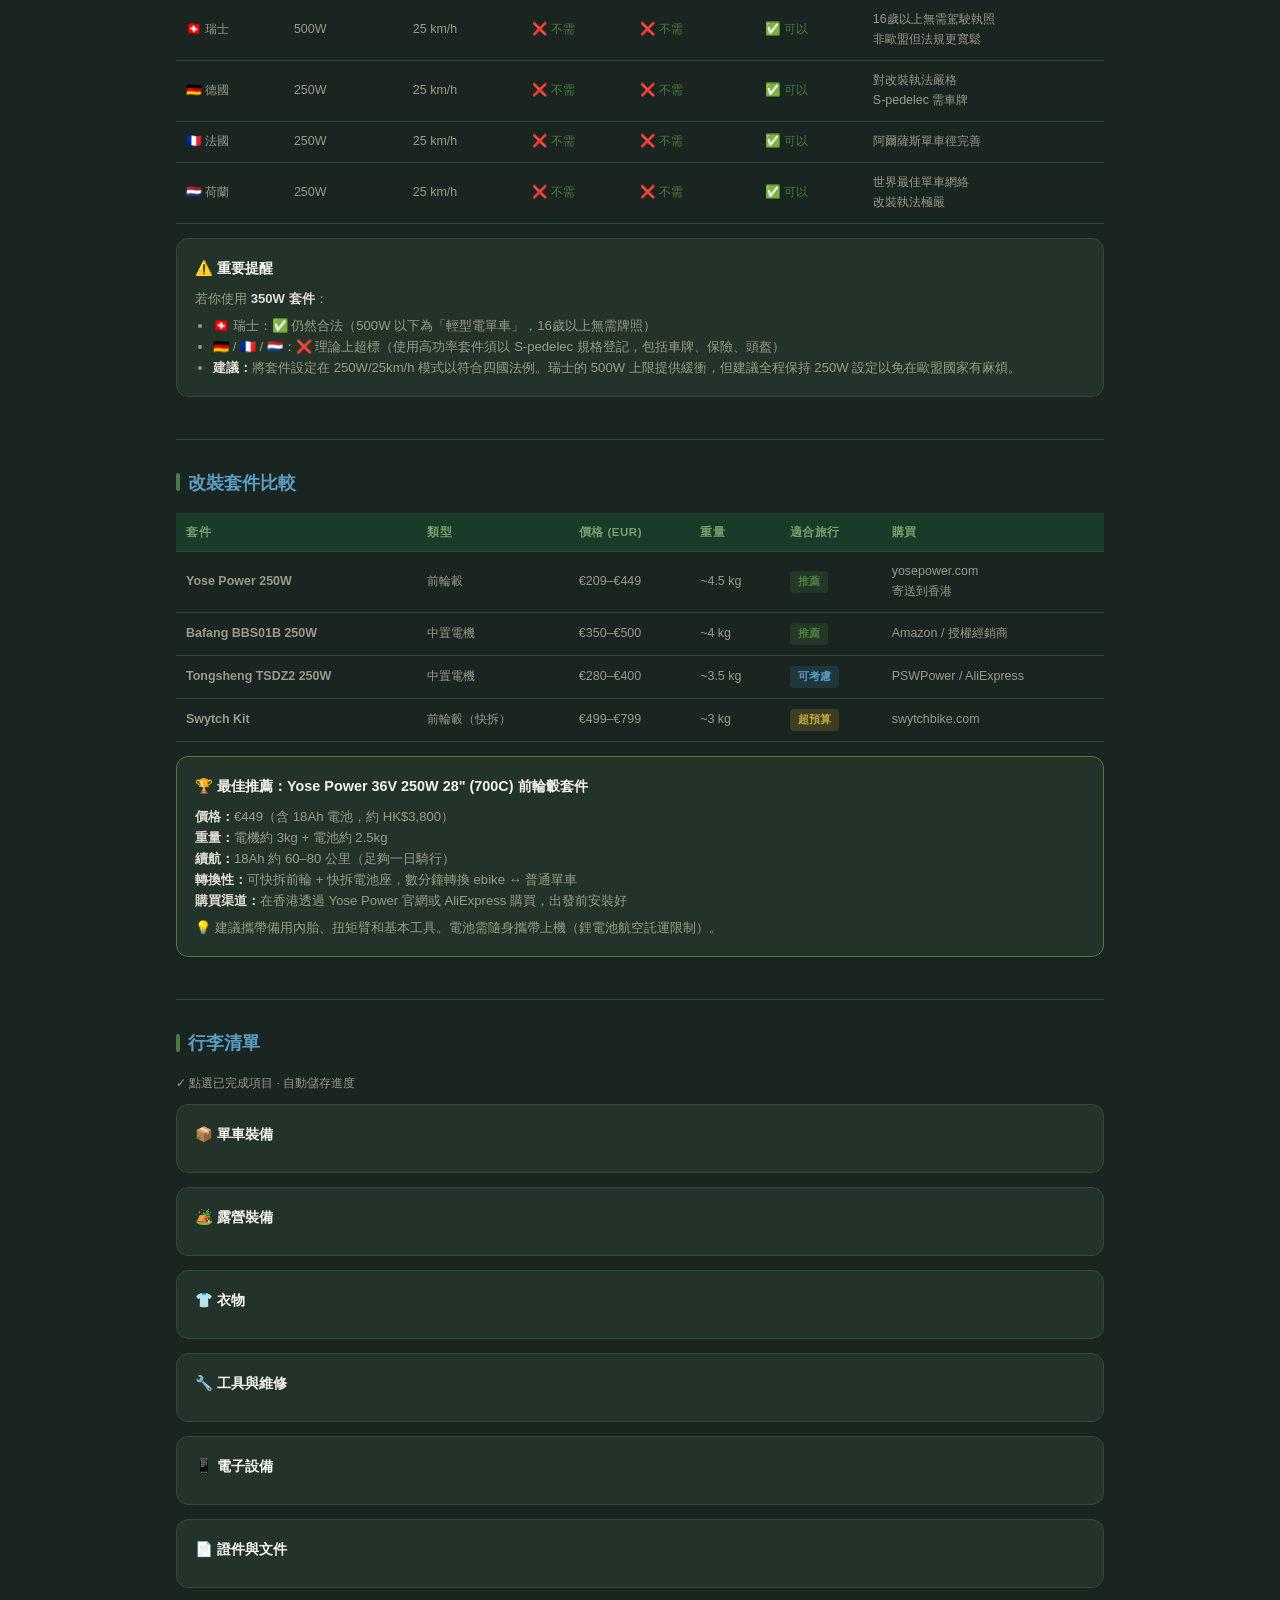
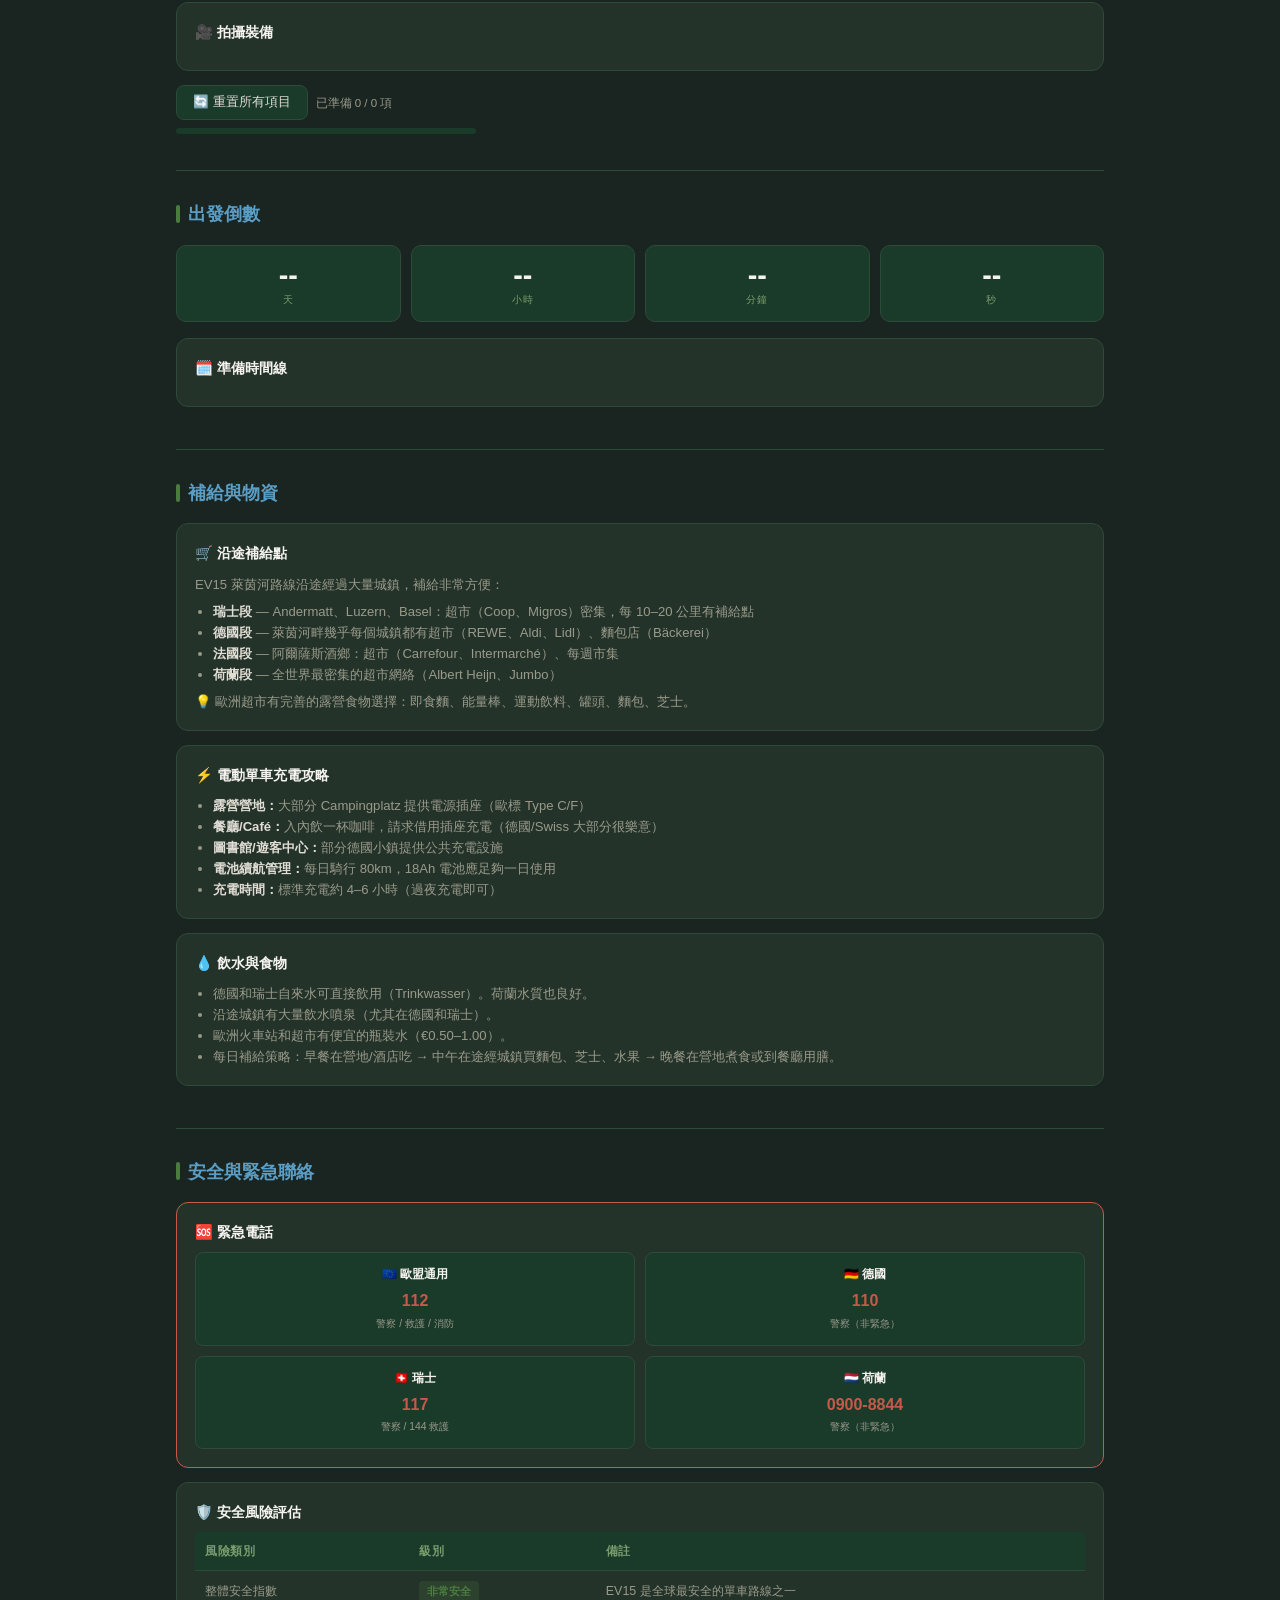
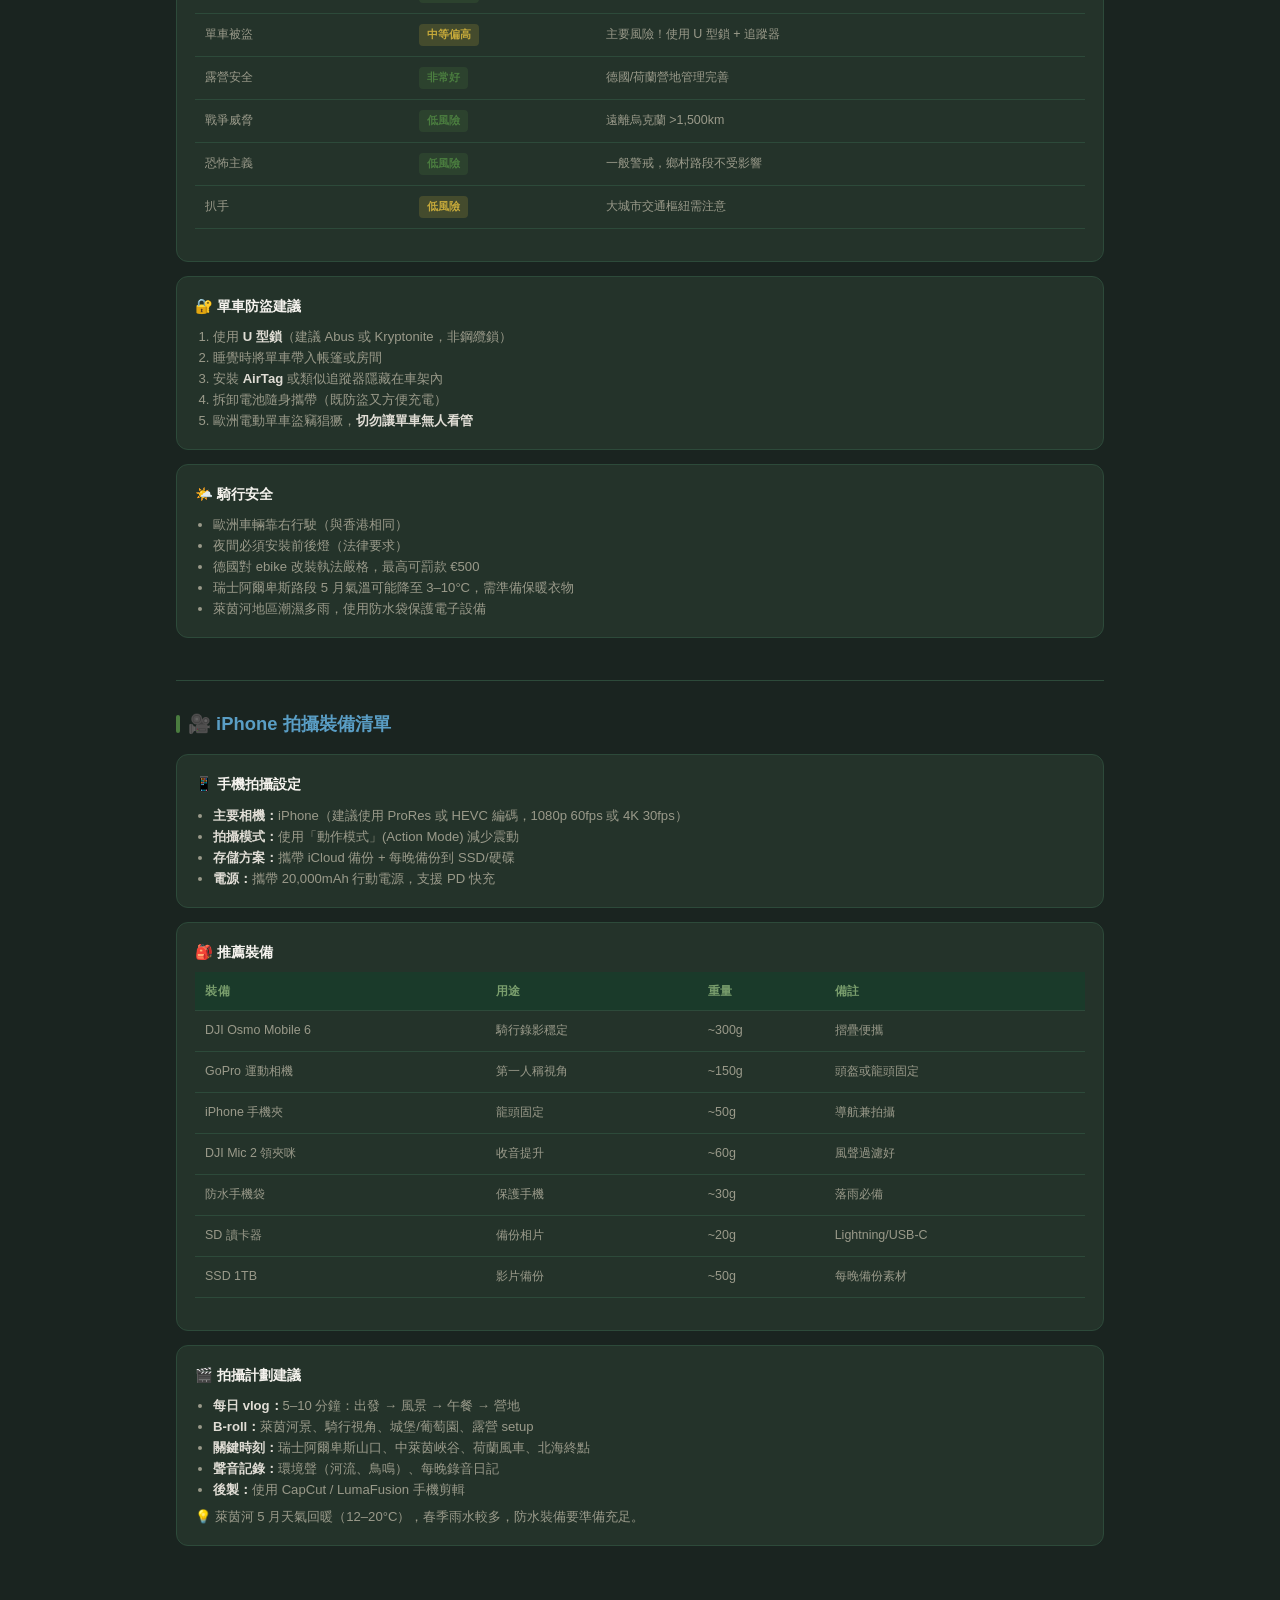
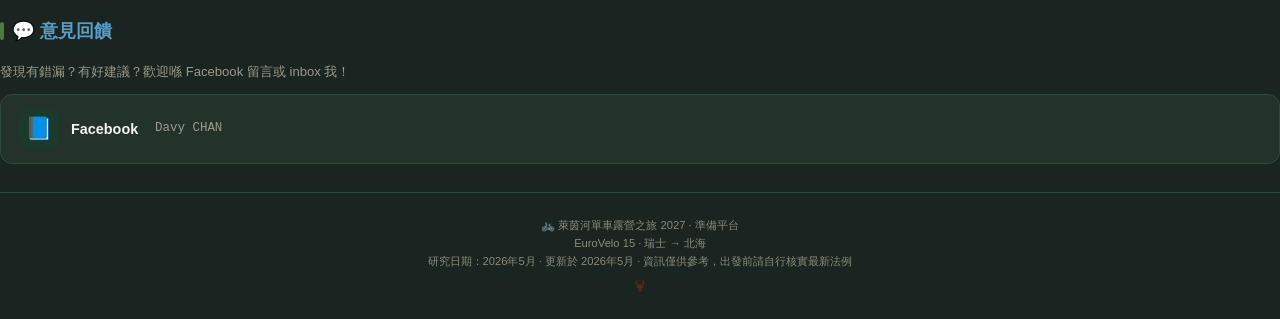
==== commit 9ee815cc: "Add youth hostel section with links along the EV15 route - New #hostels section with YHA/HI links fo" ====
--- a/index.html
+++ b/index.html
@@ -104,6 +104,7 @@
   <div class="nav-inner">
     <a href="#scenic-gallery">📸 風光</a>
     <a href="#route">🗺️ 路線</a>
+    <a href="#hostels">🏠 旅舍</a>
     <a href="#ebike">⚡ 法例</a>
     <a href="#kit">🔧 套件</a>
     <a href="#checklist">✅ 清單</a>
@@ -132,6 +133,10 @@
           </marker>
           <marker id="cityDot" viewBox="0 0 10 10" refX="5" refY="5">
             <circle cx="5" cy="5" r="4" fill="#3a7ca5" stroke="#f5f3ee" stroke-width="1.5"/>
+          </marker>
+          <marker id="hostelDot" viewBox="0 0 16 16" refX="8" refY="8">
+            <rect x="2" y="2" width="12" height="12" rx="3" fill="#c4a83a" stroke="#f5f3ee" stroke-width="1.5"/>
+            <text x="8" y="11" text-anchor="middle" fill="#f5f3ee" font-size="10" font-weight="bold" font-family="sans-serif">H</text>
           </marker>
           <linearGradient id="riverGrad" x1="0%" y1="0%" x2="0%" y2="100%">
             <stop offset="0%" style="stop-color:#1a3a2a;stop-opacity:1" />
@@ -224,6 +229,28 @@
         <text x="52" y="145" fill="var(--sage)" font-size="10" font-family="sans-serif">每日騎行</text>
         <text x="52" y="158" fill="#f5f3ee" font-size="14" font-weight="bold" font-family="sans-serif">70-100 km</text>
 
+        <!-- Hostel markers -->
+        <g class="hostel-markers" opacity="0.9">
+          <use href="#hostelDot" x="278" y="165"/>
+          <use href="#hostelDot" x="258" y="205"/>
+          <use href="#hostelDot" x="188" y="245"/>
+          <use href="#hostelDot" x="243" y="285"/>
+          <use href="#hostelDot" x="258" y="365"/>
+          <use href="#hostelDot" x="268" y="405"/>
+          <use href="#hostelDot" x="278" y="445"/>
+          <use href="#hostelDot" x="288" y="485"/>
+          <use href="#hostelDot" x="298" y="525"/>
+          <use href="#hostelDot" x="308" y="565"/>
+          <use href="#hostelDot" x="303" y="605"/>
+          <use href="#hostelDot" x="298" y="645"/>
+          <use href="#hostelDot" x="293" y="685"/>
+        </g>
+
+        <!-- Hostel legend -->
+        <rect x="52" y="165" width="14" height="14" rx="3" fill="#c4a83a" stroke="#f5f3ee" stroke-width="1"/>
+        <text x="53" y="173" fill="#f5f3ee" font-size="8" font-weight="bold" font-family="sans-serif">H</text>
+        <text x="70" y="175" fill="rgba(255,255,255,0.4)" font-size="9" font-family="sans-serif">青年旅舍</text>
+
         <!-- Arrow key -->
         <text x="300" y="785" text-anchor="middle" fill="rgba(255,255,255,0.15)" font-size="9" font-family="sans-serif">萊茵河向南 → 北海 · 簡化路線圖示</text>
       </svg>
@@ -255,6 +282,61 @@
           </tbody>
         </table>
       </div>
+    </div>
+  </section>
+
+  <!-- ===================== HOSTELS ===================== -->
+  <section class="section" id="hostels">
+    <h2 class="section-title">沿途青年旅舍</h2>
+
+    <div class="card" style="border-color: var(--sky);">
+      <div class="card-title">🏠 沿途青年旅舍（YHA / Hostelling International）</div>
+      <p>以下係沿 EV15 路線各大城市嘅青年旅舍連結，方便你 plan 住宿。全部屬於國際青年旅舍聯盟 / HI 成員，質素穩定，適合單車旅行者入住（多數有單車存放處）。</p>
+
+      <div style="margin-top:12px;">
+        <h4 style="color:var(--snow);font-size:0.85rem;margin-bottom:6px;">🇨🇭 瑞士 — Schweizer Jugendherbergen</h4>
+        <ul style="padding-left:18px; font-size:0.82rem; color:var(--text-muted); line-height:2;">
+          <li>🏔️ <strong>Andermatt</strong> – 最近可住 <a href="https://www.youthhostel.ch/en/hostels/lucerne/" target="_blank" style="color:var(--sky-light);">Luzern Youth Hostel</a>（起點後第一站）</li>
+          <li>🏙️ <strong>Luzern</strong> – <a href="https://www.youthhostel.ch/en/hostels/lucerne/" target="_blank" style="color:var(--sky-light);">Luzern Youth Hostel</a>（湖畔，單車友好）</li>
+          <li>🏙️ <strong>Basel</strong> – <a href="https://www.youthhostel.ch/en/hostels/basel/" target="_blank" style="color:var(--sky-light);">Basel Youth Hostel</a>（近火車站，方便過境）</li>
+        </ul>
+      </div>
+
+      <div style="margin-top:12px;">
+        <h4 style="color:var(--snow);font-size:0.85rem;margin-bottom:6px;">🇫🇷 法國阿爾薩斯</h4>
+        <ul style="padding-left:18px; font-size:0.82rem; color:var(--text-muted); line-height:2;">
+          <li>🏙️ <strong>Strasbourg</strong> – <a href="https://www.hihostels.com/en/hostels/hi-strasbourg-2-cigogne" target="_blank" style="color:var(--sky-light);">HI Strasbourg — 2 Cigogne</a>（近大教堂同小法國區）</li>
+        </ul>
+      </div>
+
+      <div style="margin-top:12px;">
+        <h4 style="color:var(--snow);font-size:0.85rem;margin-bottom:6px;">🇩🇪 德國 — DJH Jugendherbergen</h4>
+        <ul style="padding-left:18px; font-size:0.82rem; color:var(--text-muted); line-height:2;">
+          <li>🏙️ <strong>Karlsruhe</strong> – <a href="https://www.jugendherberge.de/en/youth-hostels/karlsruhe/" target="_blank" style="color:var(--sky-light);">Jugendherberge Karlsruhe</a></li>
+          <li>🏰 <strong>Heidelberg</strong> – <a href="https://www.jugendherberge.de/en/youth-hostels/heidelberg-international/" target="_blank" style="color:var(--sky-light);">Jugendherberge Heidelberg International</a>（略偏離路線，值得一訪）</li>
+          <li>🏙️ <strong>Mainz</strong> – <a href="https://www.jugendherberge.de/en/youth-hostels/mainz/" target="_blank" style="color:var(--sky-light);">Jugendherberge Mainz</a></li>
+          <li>🏰 <strong>Koblenz</strong> – <a href="https://www.jugendherberge.de/en/youth-hostels/koblenz/" target="_blank" style="color:var(--sky-light);">Jugendherberge Koblenz</a>（峽谷入口）</li>
+          <li>🏙️ <strong>Bonn</strong> – <a href="https://www.jugendherberge.de/en/youth-hostels/bonn/" target="_blank" style="color:var(--sky-light);">Jugendherberge Bonn</a></li>
+          <li>🏙️ <strong>Köln</strong> – <a href="https://www.jugendherberge.de/en/youth-hostels/cologne-deutz/" target="_blank" style="color:var(--sky-light);">Jugendherberge Köln-Deutz</a>（近大教堂）或 <a href="https://www.jugendherberge.de/en/youth-hostels/cologne-riehl/" target="_blank" style="color:var(--sky-light);">Köln-Riehl</a></li>
+          <li>🏙️ <strong>Düsseldorf</strong> – <a href="https://www.jugendherberge.de/en/youth-hostels/duesseldorf/" target="_blank" style="color:var(--sky-light);">Jugendherberge Düsseldorf</a></li>
+          <li>🏙️ <strong>Duisburg</strong> – <a href="https://www.jugendherberge.de/en/youth-hostels/duisburg/" target="_blank" style="color:var(--sky-light);">Jugendherberge Duisburg</a></li>
+          <li>🌿 <strong>Essen-Werden</strong> – <a href="https://www.jugendherberge.de/en/youth-hostels/essen-werden/" target="_blank" style="color:var(--sky-light);">Jugendherberge Essen-Werden</a>（近 Baldeneysee）</li>
+        </ul>
+      </div>
+
+      <div style="margin-top:12px;">
+        <h4 style="color:var(--snow);font-size:0.85rem;margin-bottom:6px;">🇳🇱 荷蘭 — Stayokay</h4>
+        <ul style="padding-left:18px; font-size:0.82rem; color:var(--text-muted); line-height:2;">
+          <li>🏙️ <strong>Nijmegen</strong> – <a href="https://www.stayokay.com/en/location/nijmegen" target="_blank" style="color:var(--sky-light);">Stayokay Nijmegen</a></li>
+          <li>🌳 <strong>Arnhem</strong> – <a href="https://www.stayokay.com/en/location/arnhem" target="_blank" style="color:var(--sky-light);">Stayokay Arnhem</a></li>
+          <li>🏙️ <strong>Utrecht</strong> – <a href="https://www.stayokay.com/en/location/utrecht-centrum" target="_blank" style="color:var(--sky-light);">Stayokay Utrecht Centrum</a></li>
+          <li>🏙️ <strong>Rotterdam</strong> – <a href="https://www.stayokay.com/en/location/rotterdam" target="_blank" style="color:var(--sky-light);">Stayokay Rotterdam</a></li>
+          <li>🌊 <strong>Den Haag</strong> – <a href="https://www.stayokay.com/en/location/den-haag" target="_blank" style="color:var(--sky-light);">Stayokay Den Haag</a>（近終點，可作 last stop）</li>
+        </ul>
+      </div>
+
+      <p class="text-small text-muted mt-1">💡 德國 DJH 同瑞士 SJ 通常有單車存放室，部分可免費借用維修工具。建議提前網上預訂，5月係旺季。</p>
+      <p class="text-small text-muted">📌 Hostelling International（HI）會員享折扣，可在出發前於 <a href="https://www.hihostels.com/" target="_blank" style="color:var(--sky-light);">hihostels.com</a> 購買會籍。</p>
     </div>
   </section>
 
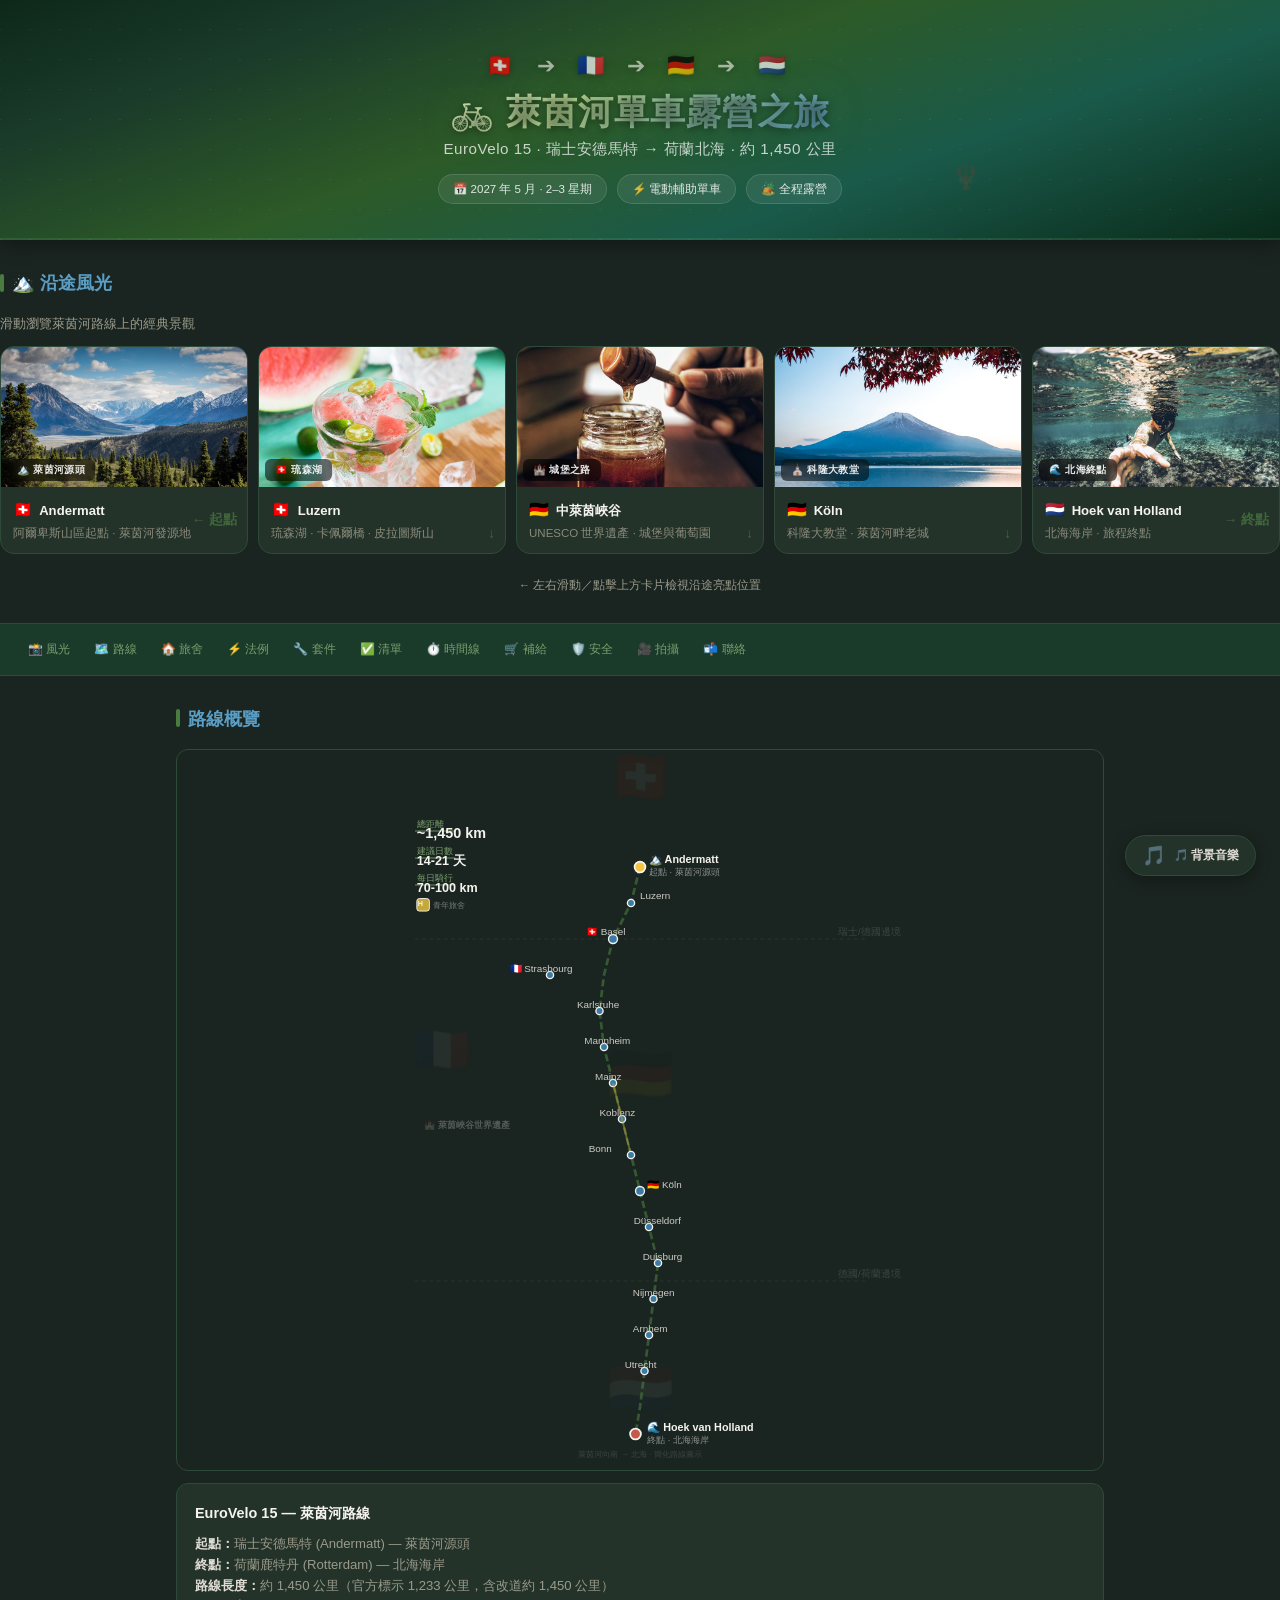
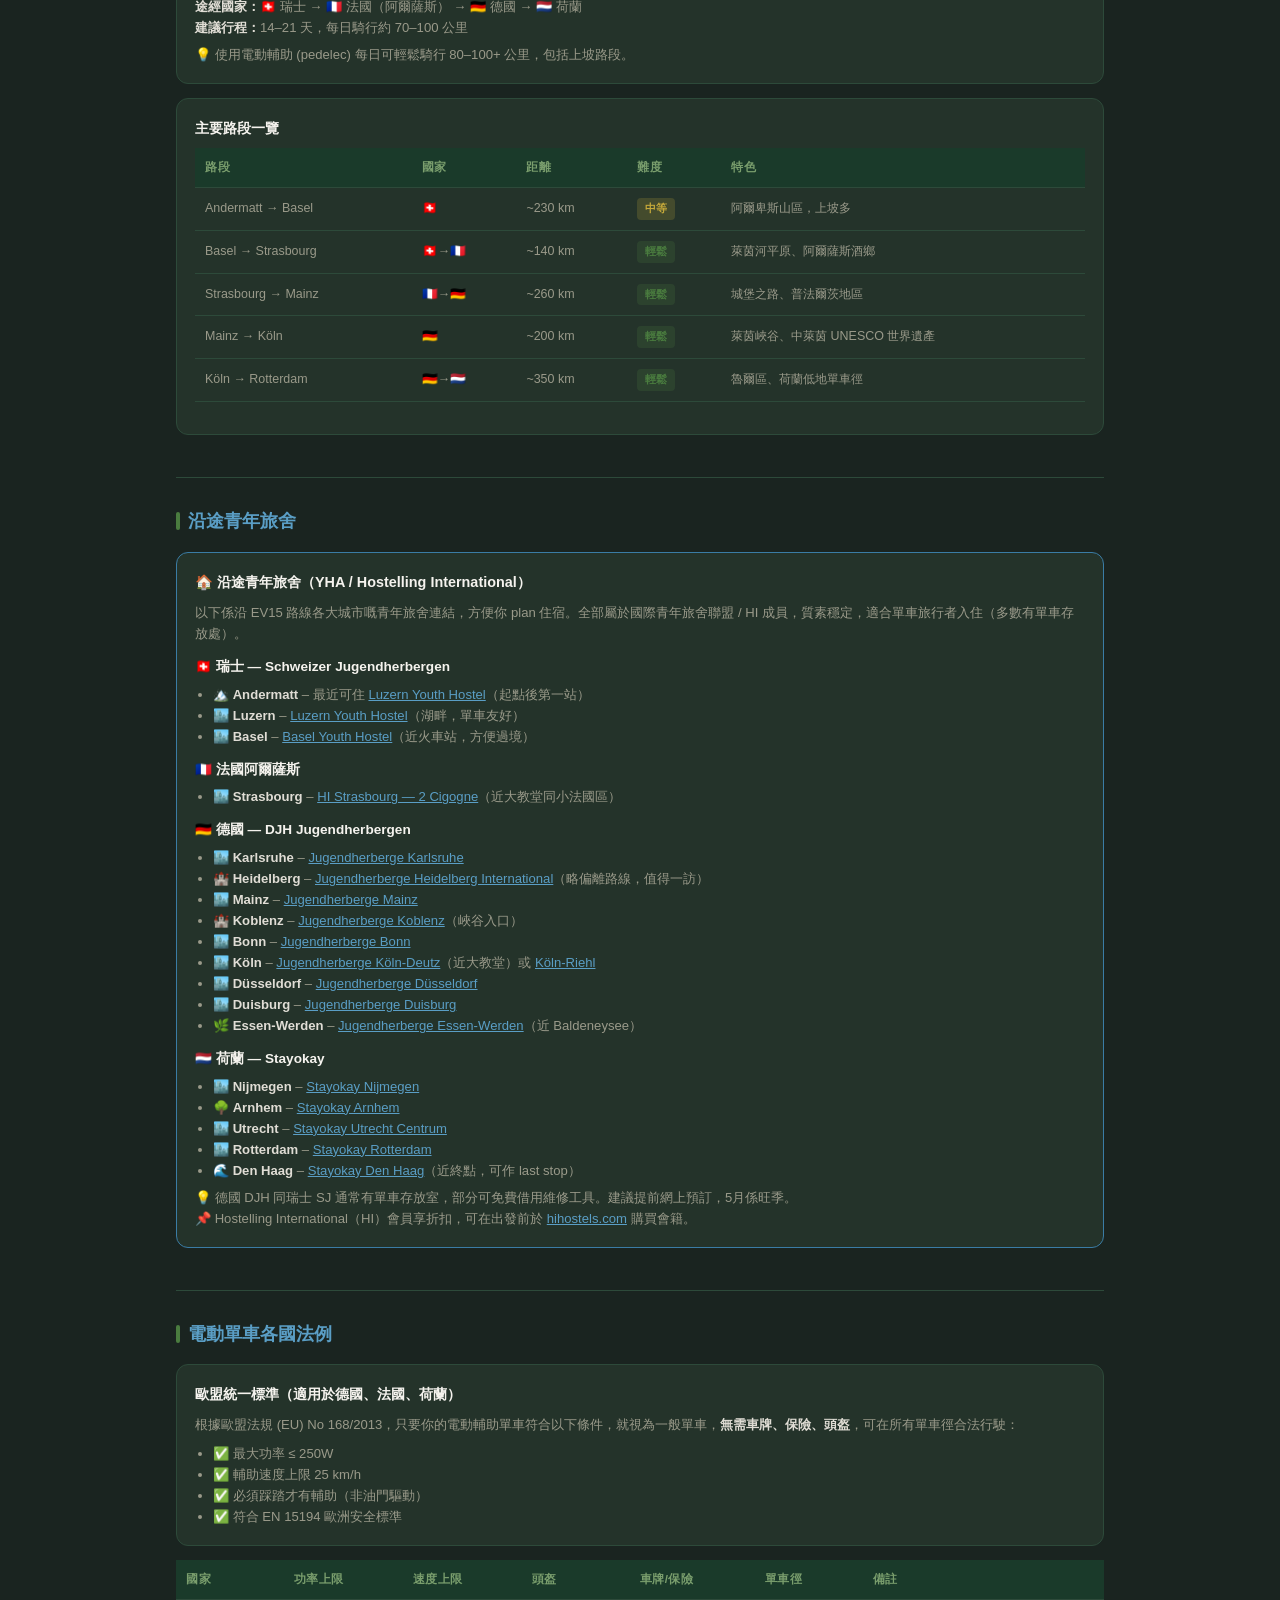
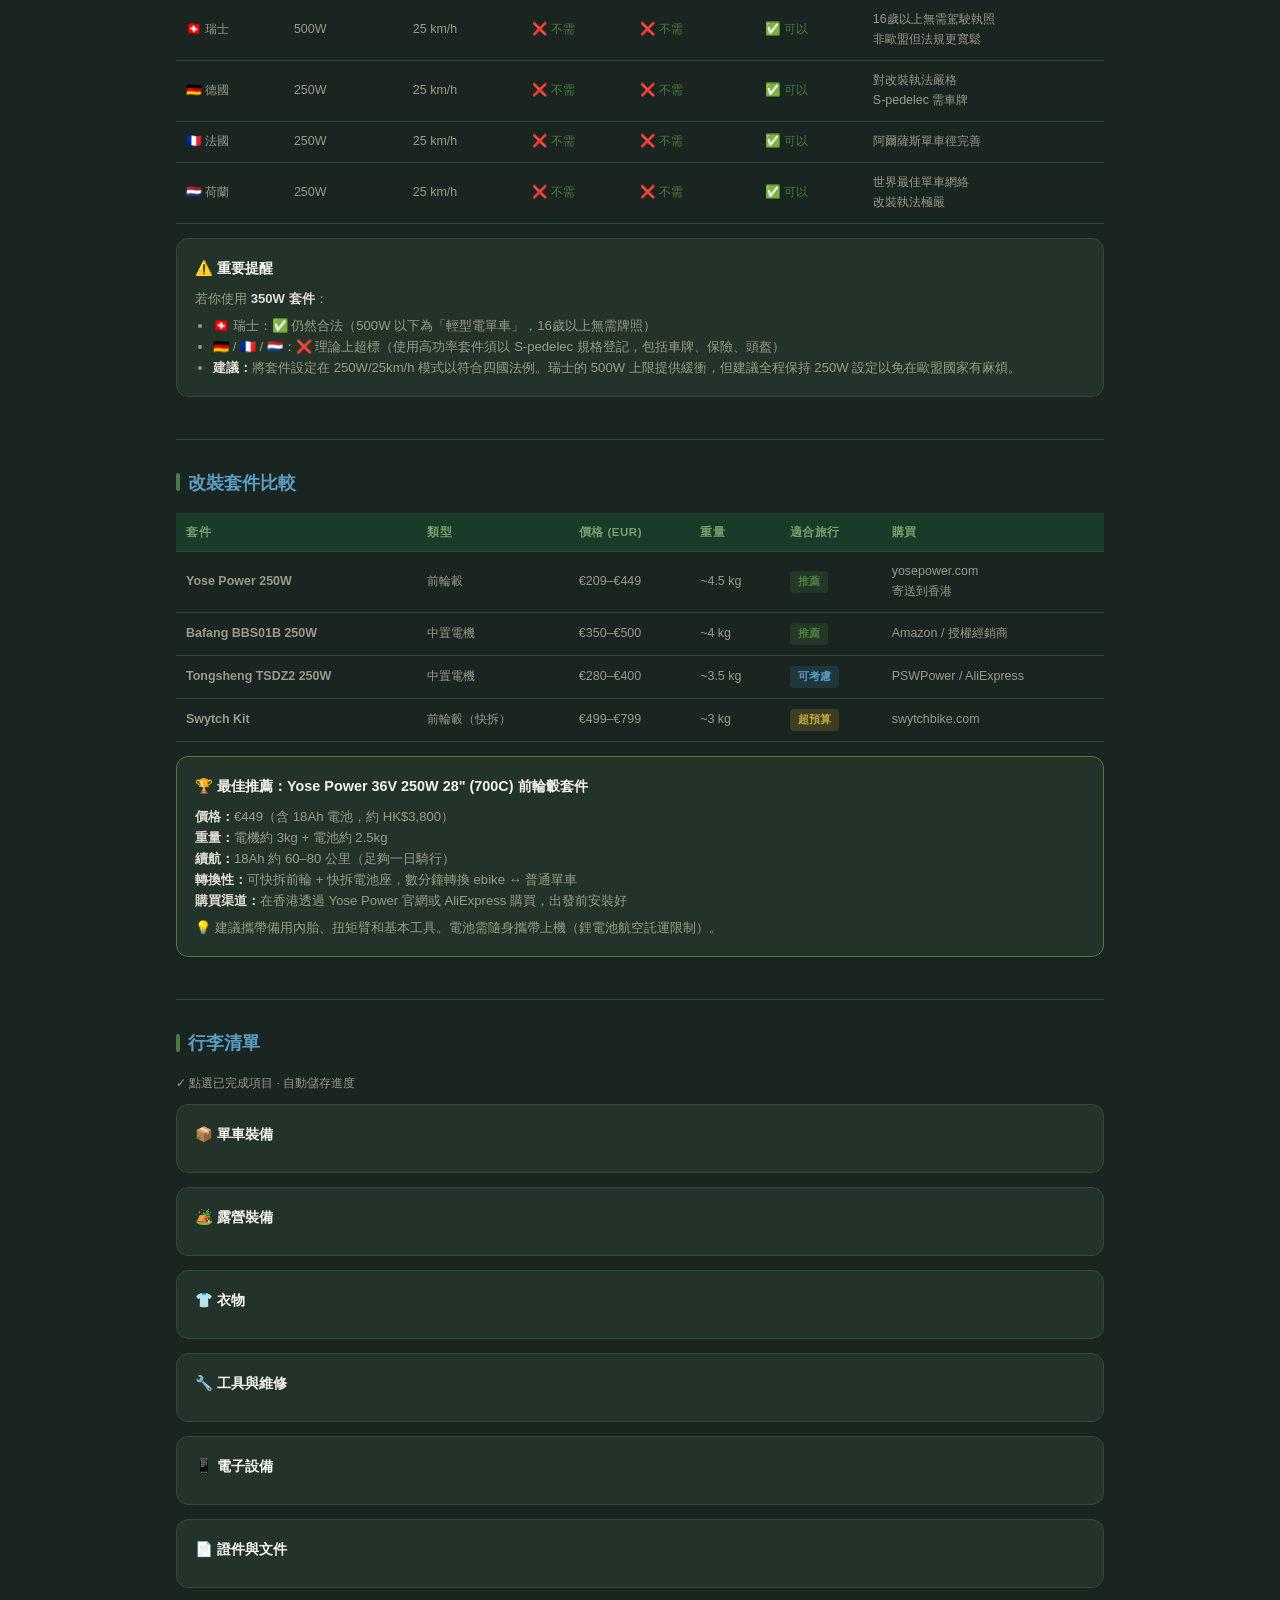
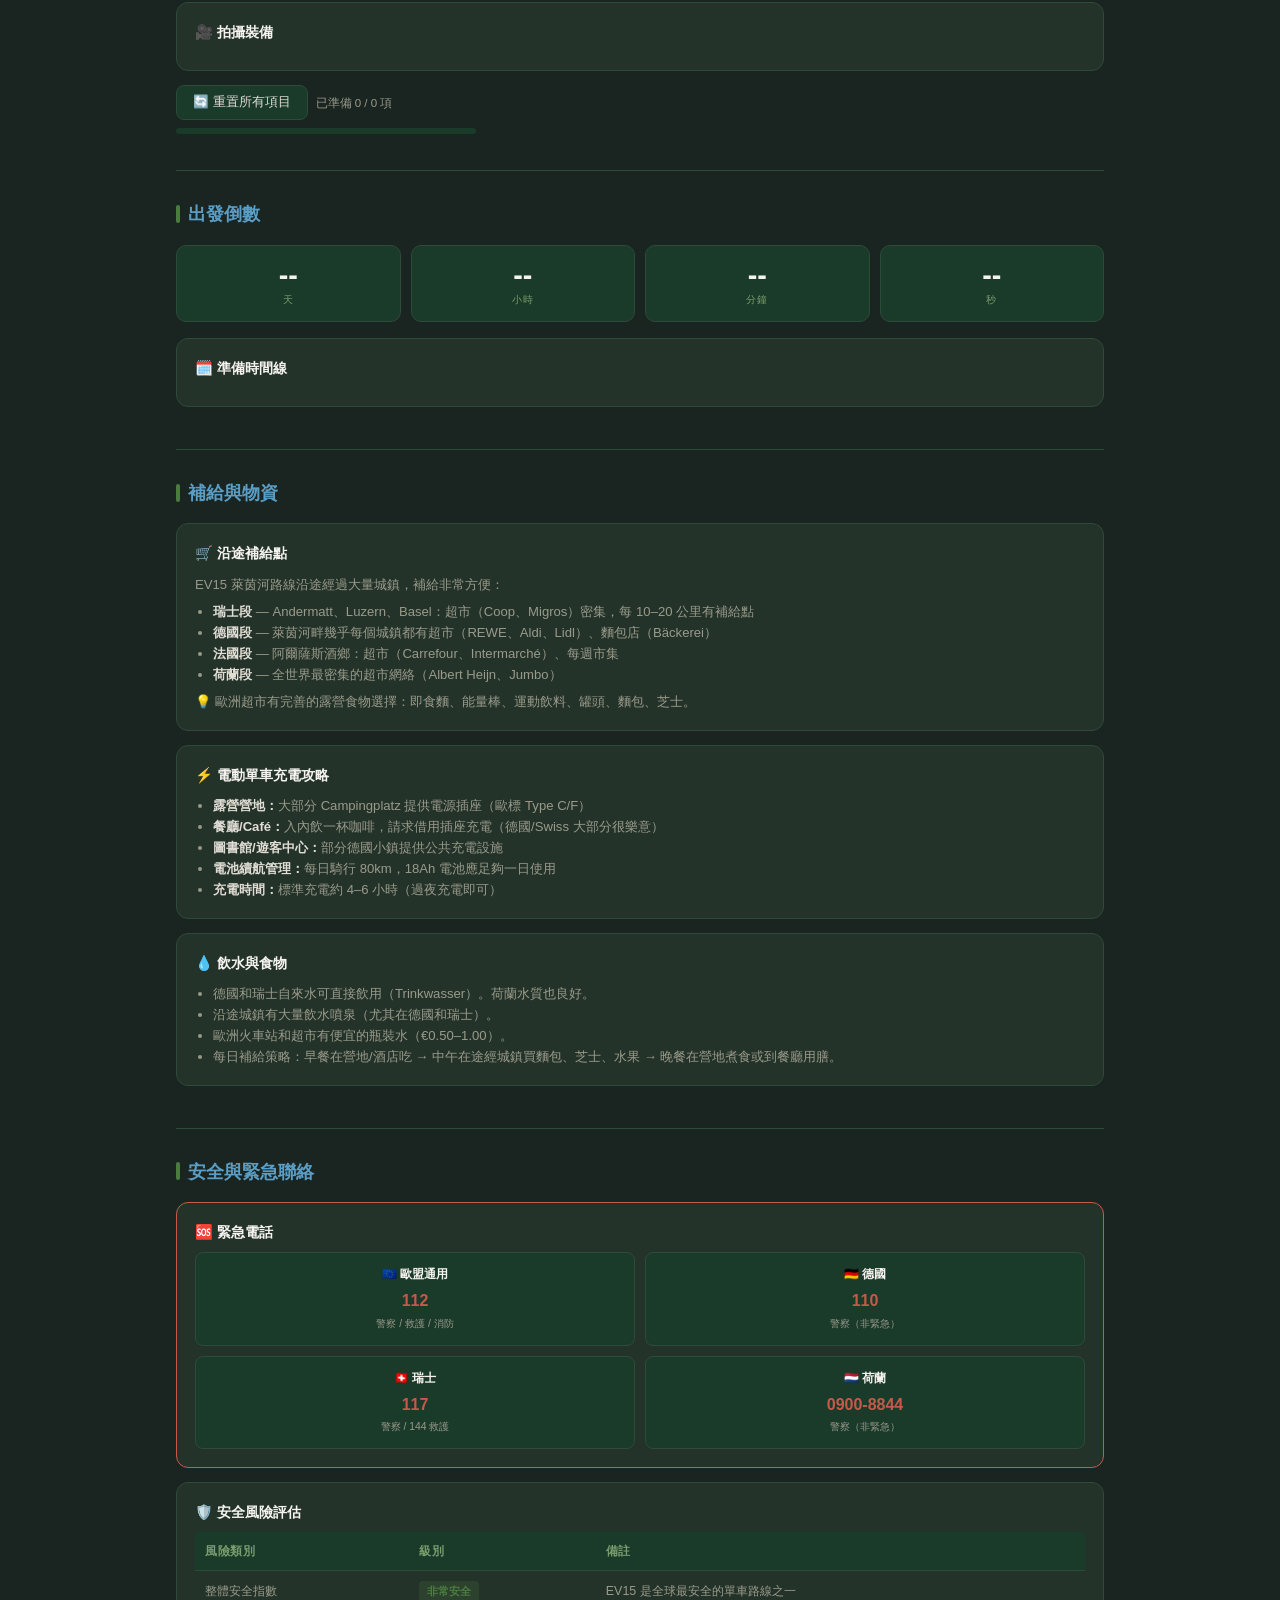
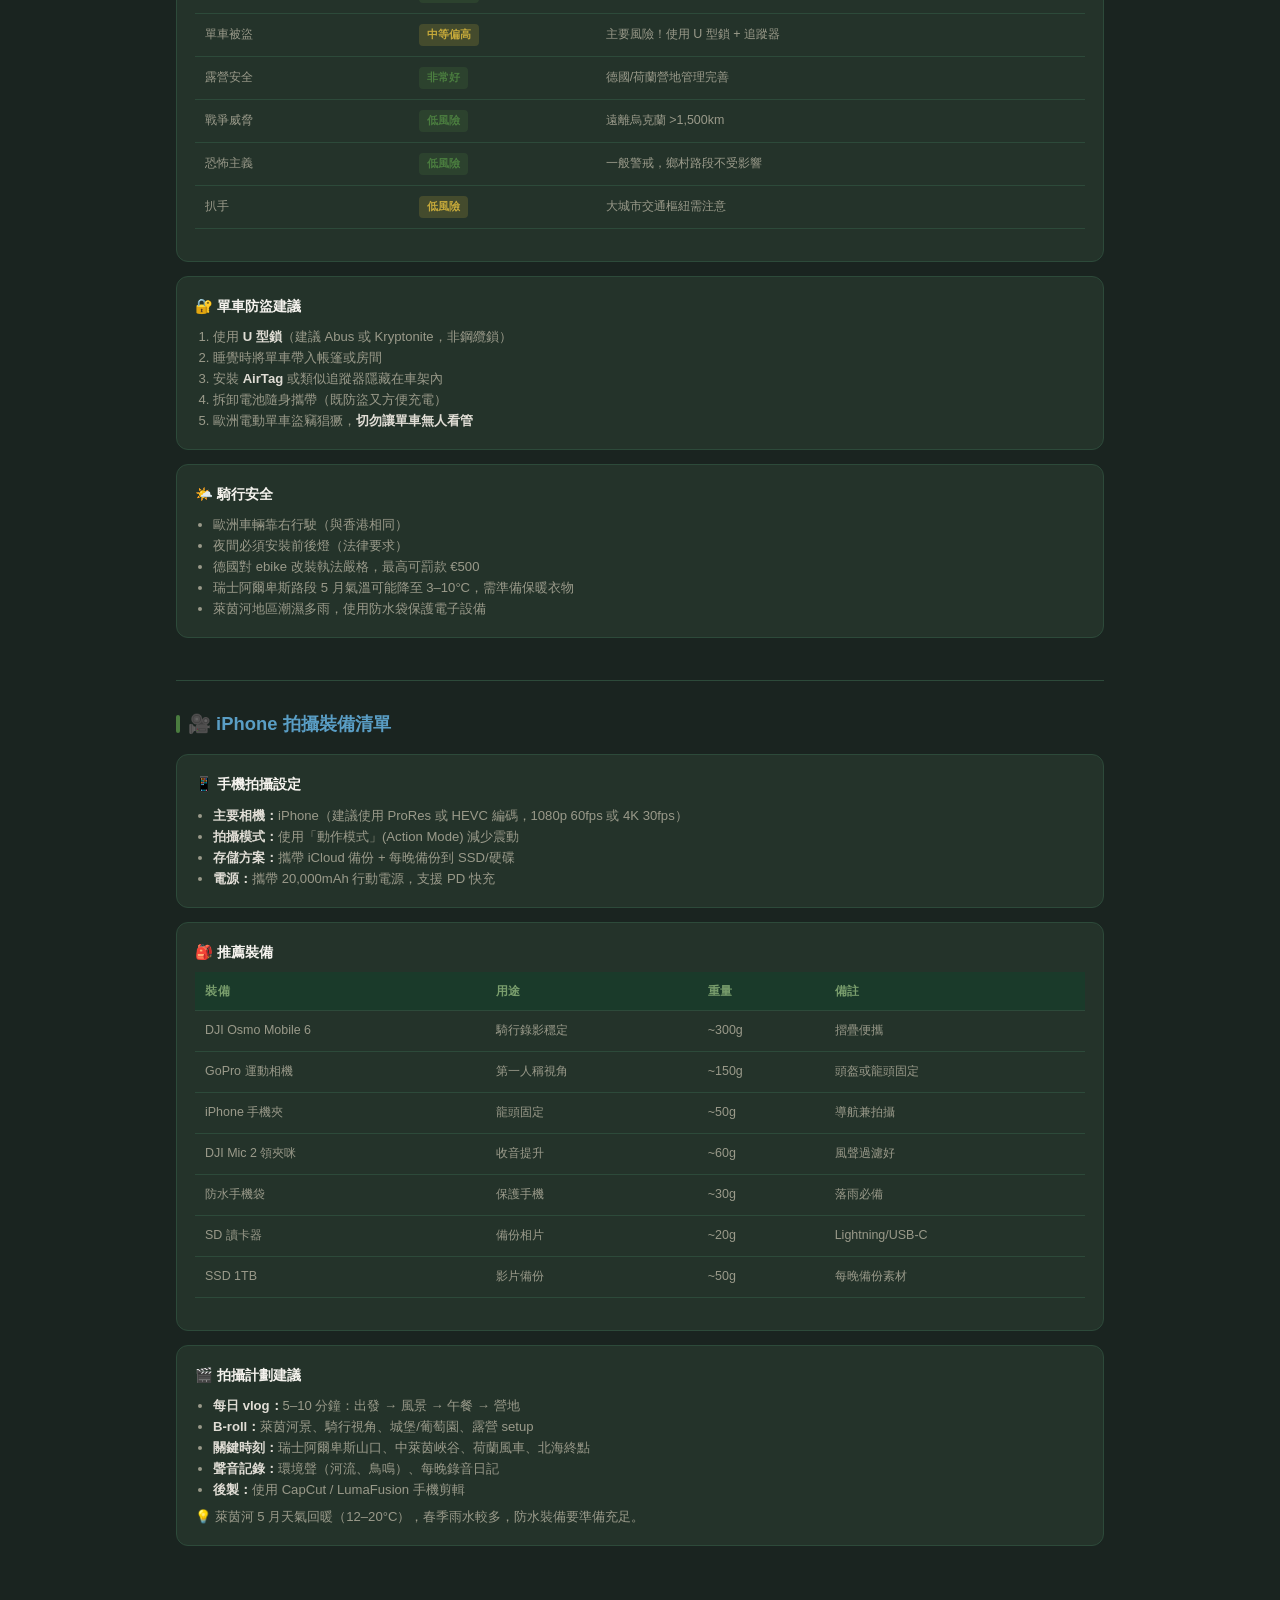
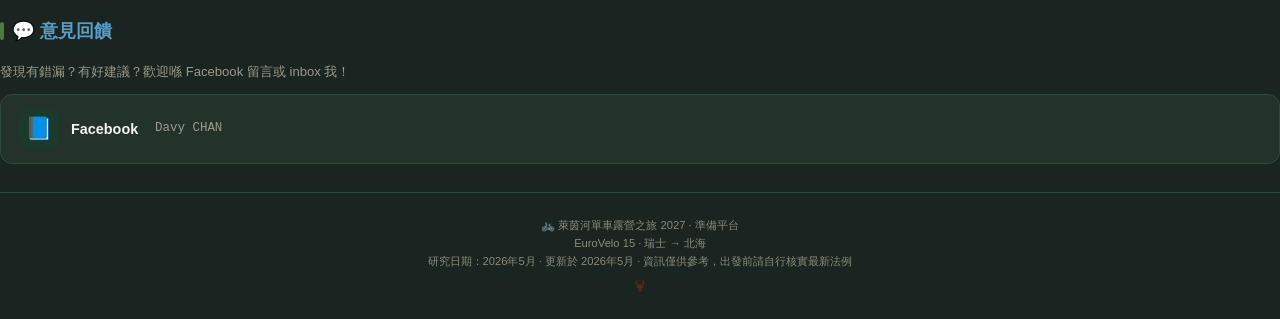
==== commit de3bd406: "Fix music player: preload audio, loading indicator, remove annoying alert" ====
--- a/index.html
+++ b/index.html
@@ -720,13 +720,13 @@
 </footer>
 
 <!-- BACKGROUND MUSIC PLAYER -->
-<audio id="bgMusic" loop preload="metadata">
+<audio id="bgMusic" loop preload="auto">
   <source src="music.mp3" type="audio/mpeg">
 </audio>
 
 <div class="music-toggle" id="musicToggle" title="背景音樂">
   <div class="music-toggle-icon" id="musicToggleIcon">🎵</div>
-  <div class="music-toggle-label" id="musicToggleLabel">播放音樂</div>
+  <div class="music-toggle-label" id="musicToggleLabel">🎵 背景音樂</div>
 </div>
 
 <script>
@@ -1103,36 +1103,55 @@
 (function() {
   var audio = document.getElementById('bgMusic');
   var toggle = document.getElementById('musicToggle');
-  if (!audio || !toggle) return;
+  var icon = document.getElementById('musicToggleIcon');
+  var label = document.getElementById('musicToggleLabel');
+  if (!audio || !toggle || !icon || !label) return;
 
   var isPlaying = false;
+  var isLoading = false;
+
+  function setState(state) {
+    if (state === 'playing') {
+      isPlaying = true;
+      isLoading = false;
+      toggle.classList.add('playing');
+      icon.textContent = '🔊';
+      label.textContent = '暫停音樂';
+    } else if (state === 'loading') {
+      isLoading = true;
+      icon.textContent = '⏳';
+      label.textContent = '載入中…';
+    } else {
+      isPlaying = false;
+      isLoading = false;
+      toggle.classList.remove('playing');
+      icon.textContent = '🎵';
+      label.textContent = '🎵 背景音樂';
+    }
+  }
+
+  audio.addEventListener('ended', function() { setState('stopped'); });
+  audio.addEventListener('error', function() { setState('stopped'); });
 
   toggle.addEventListener('click', function() {
+    if (isLoading) return;
     if (isPlaying) {
       audio.pause();
-      toggle.classList.remove('playing');
-      document.getElementById('musicToggleIcon').textContent = '🎵';
-      document.getElementById('musicToggleLabel').textContent = '播放音樂';
+      setState('stopped');
     } else {
+      setState('loading');
       audio.play().then(function() {
-        toggle.classList.add('playing');
-        document.getElementById('musicToggleIcon').textContent = '🔊';
-        document.getElementById('musicToggleLabel').textContent = '暫停音樂';
+        setState('playing');
       }).catch(function(err) {
-        console.log('Audio play blocked:', err);
-        // On some browsers, first interaction is required
-        alert('點擊頁面任何位置後再試一次，大部分瀏覽器需要用戶互動才能播放音樂。');
+        console.log('Audio play failed:', err);
+        setState('stopped');
       });
     }
-    isPlaying = !isPlaying;
   });
 
-  // Auto-stop when audio ends naturally
-  audio.addEventListener('ended', function() {
-    isPlaying = false;
-    toggle.classList.remove('playing');
-    document.getElementById('musicToggleIcon').textContent = '🎵';
-    document.getElementById('musicToggleLabel').textContent = '播放音樂';
+  // Preload audio buffer after page loads
+  window.addEventListener('load', function() {
+    audio.load();
   });
 })();
 
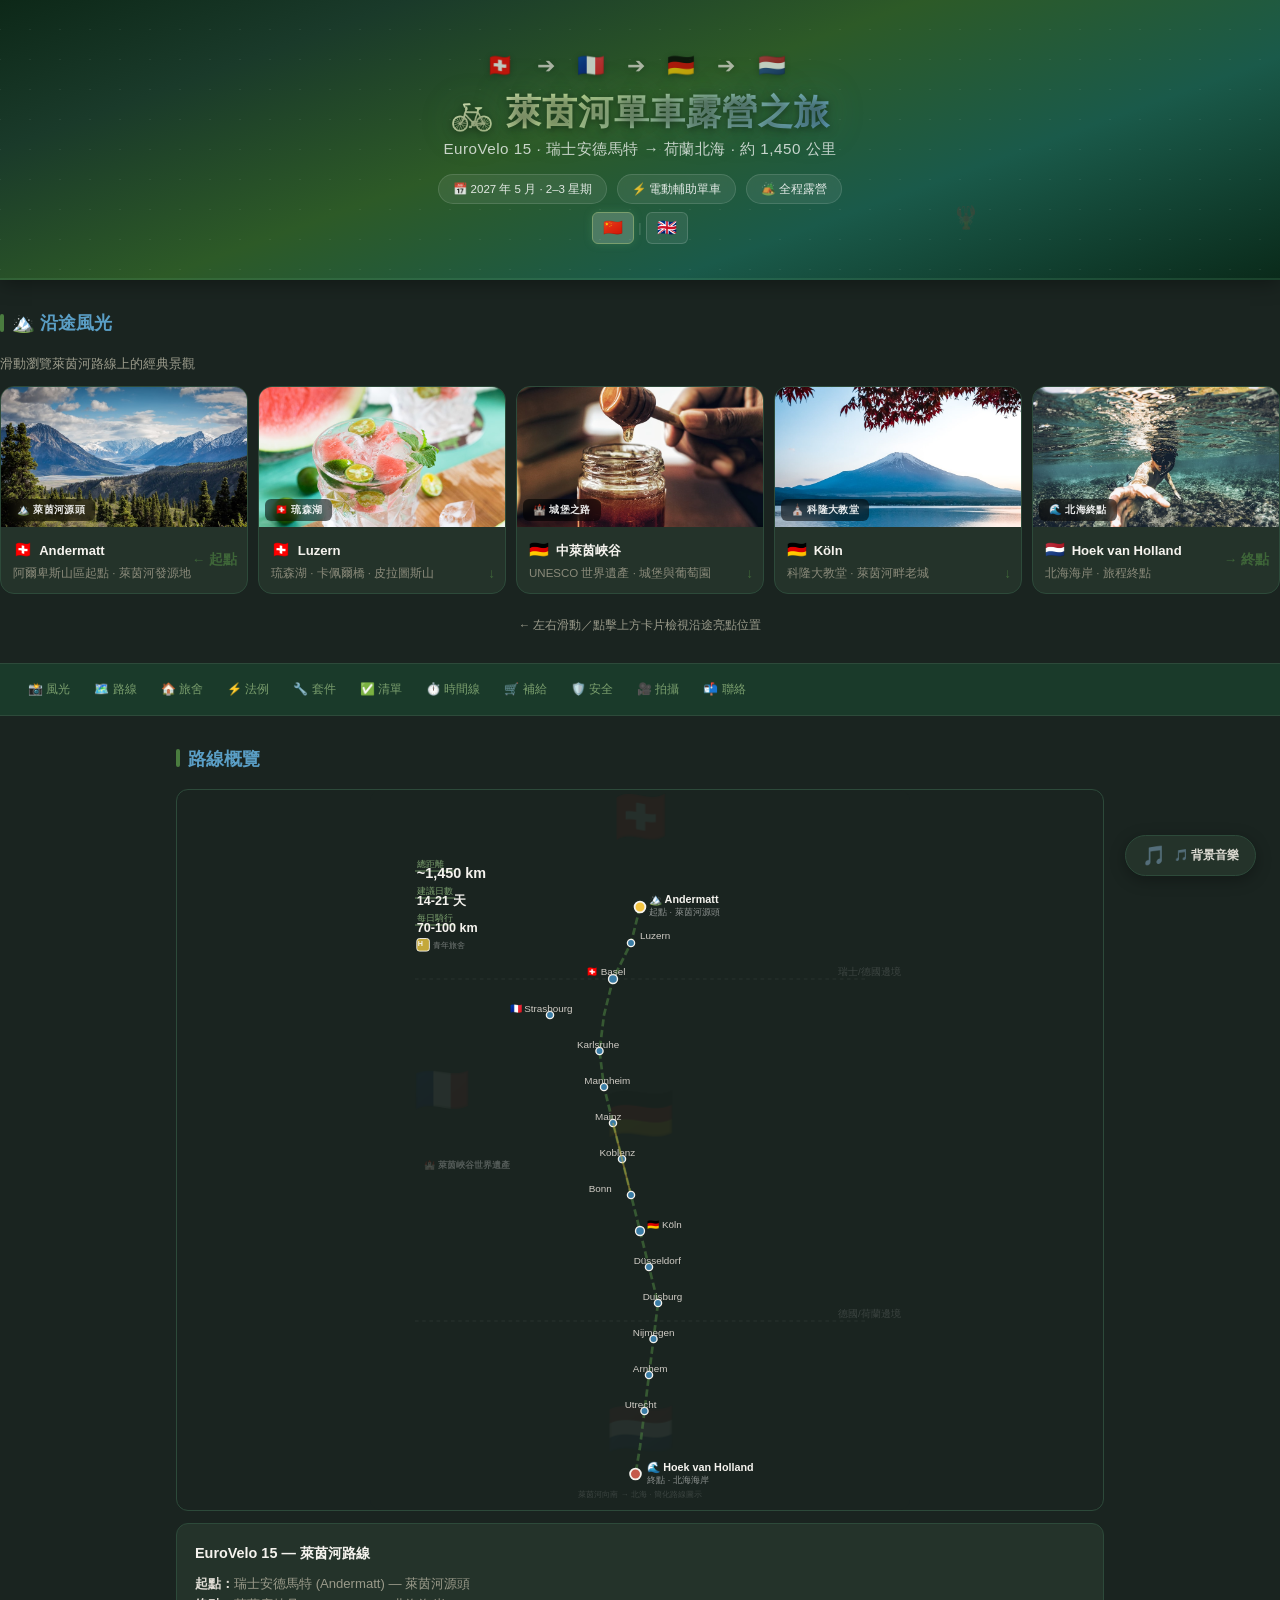
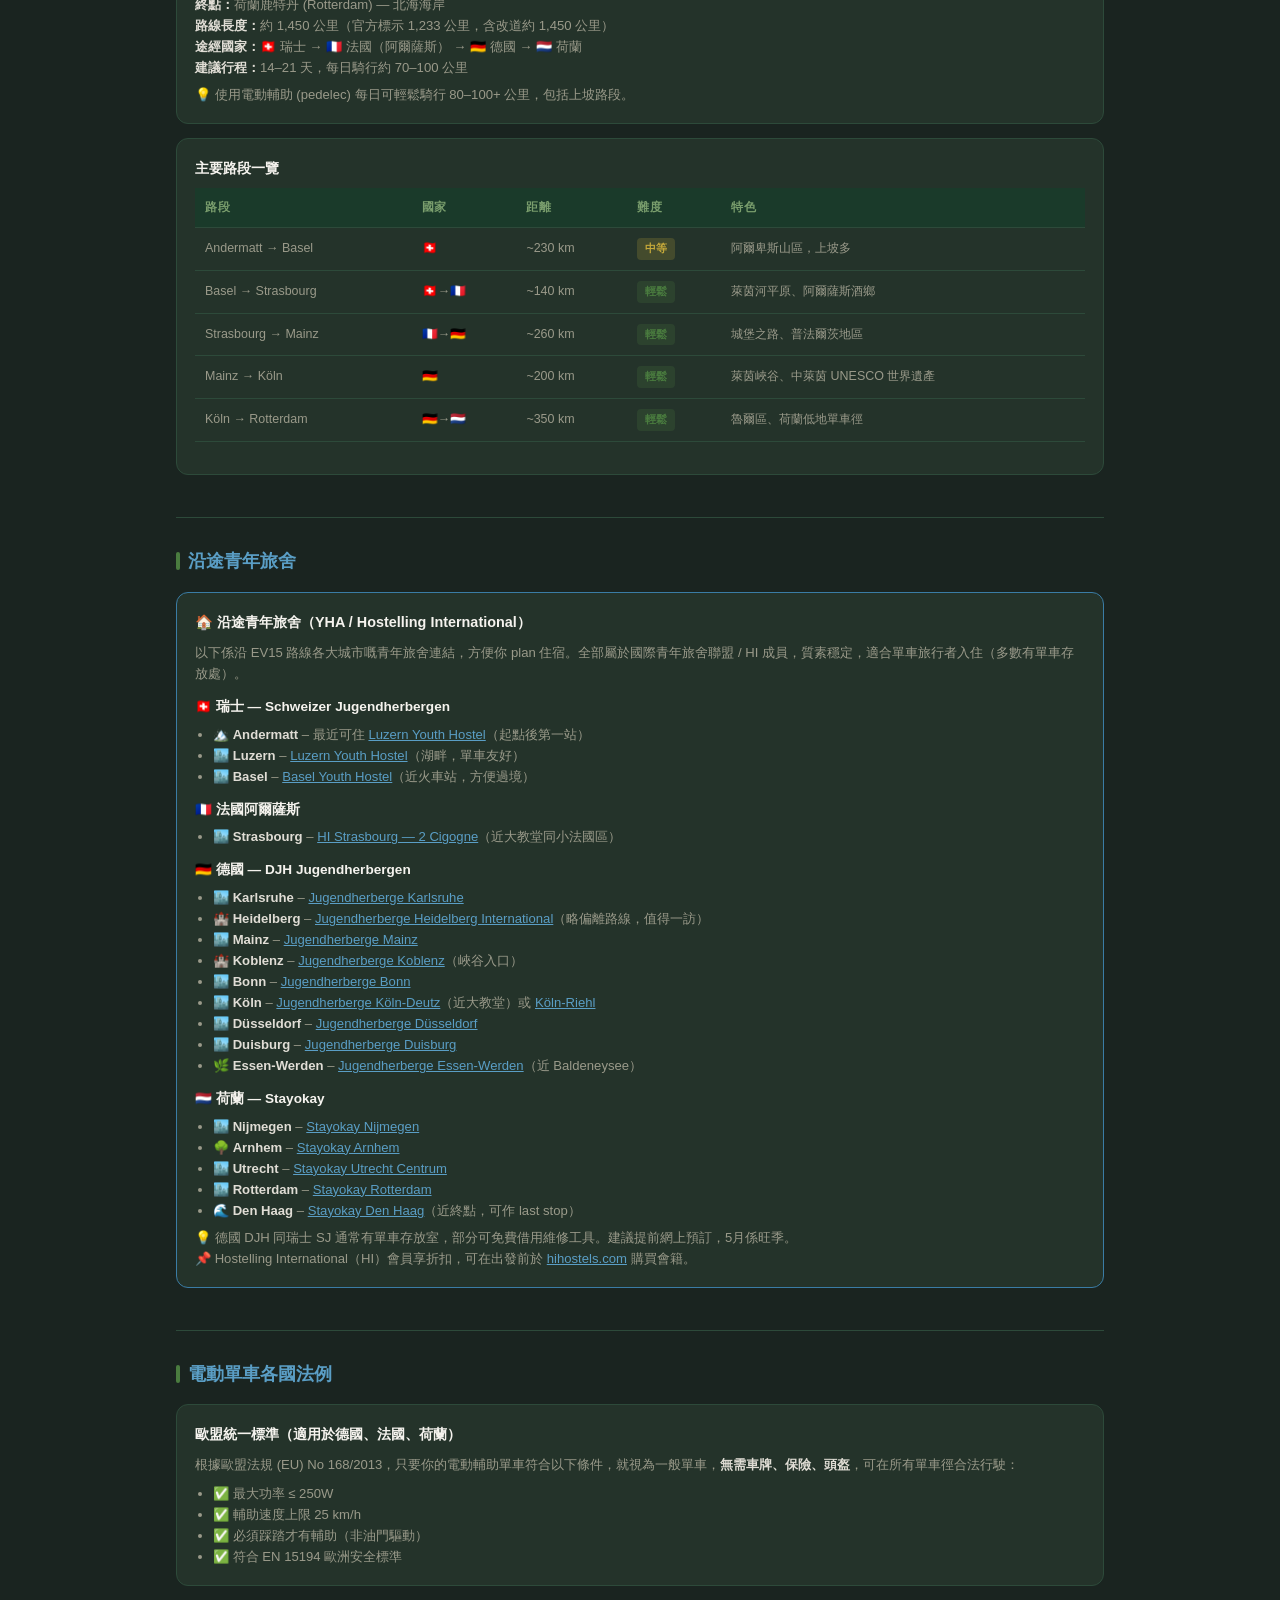
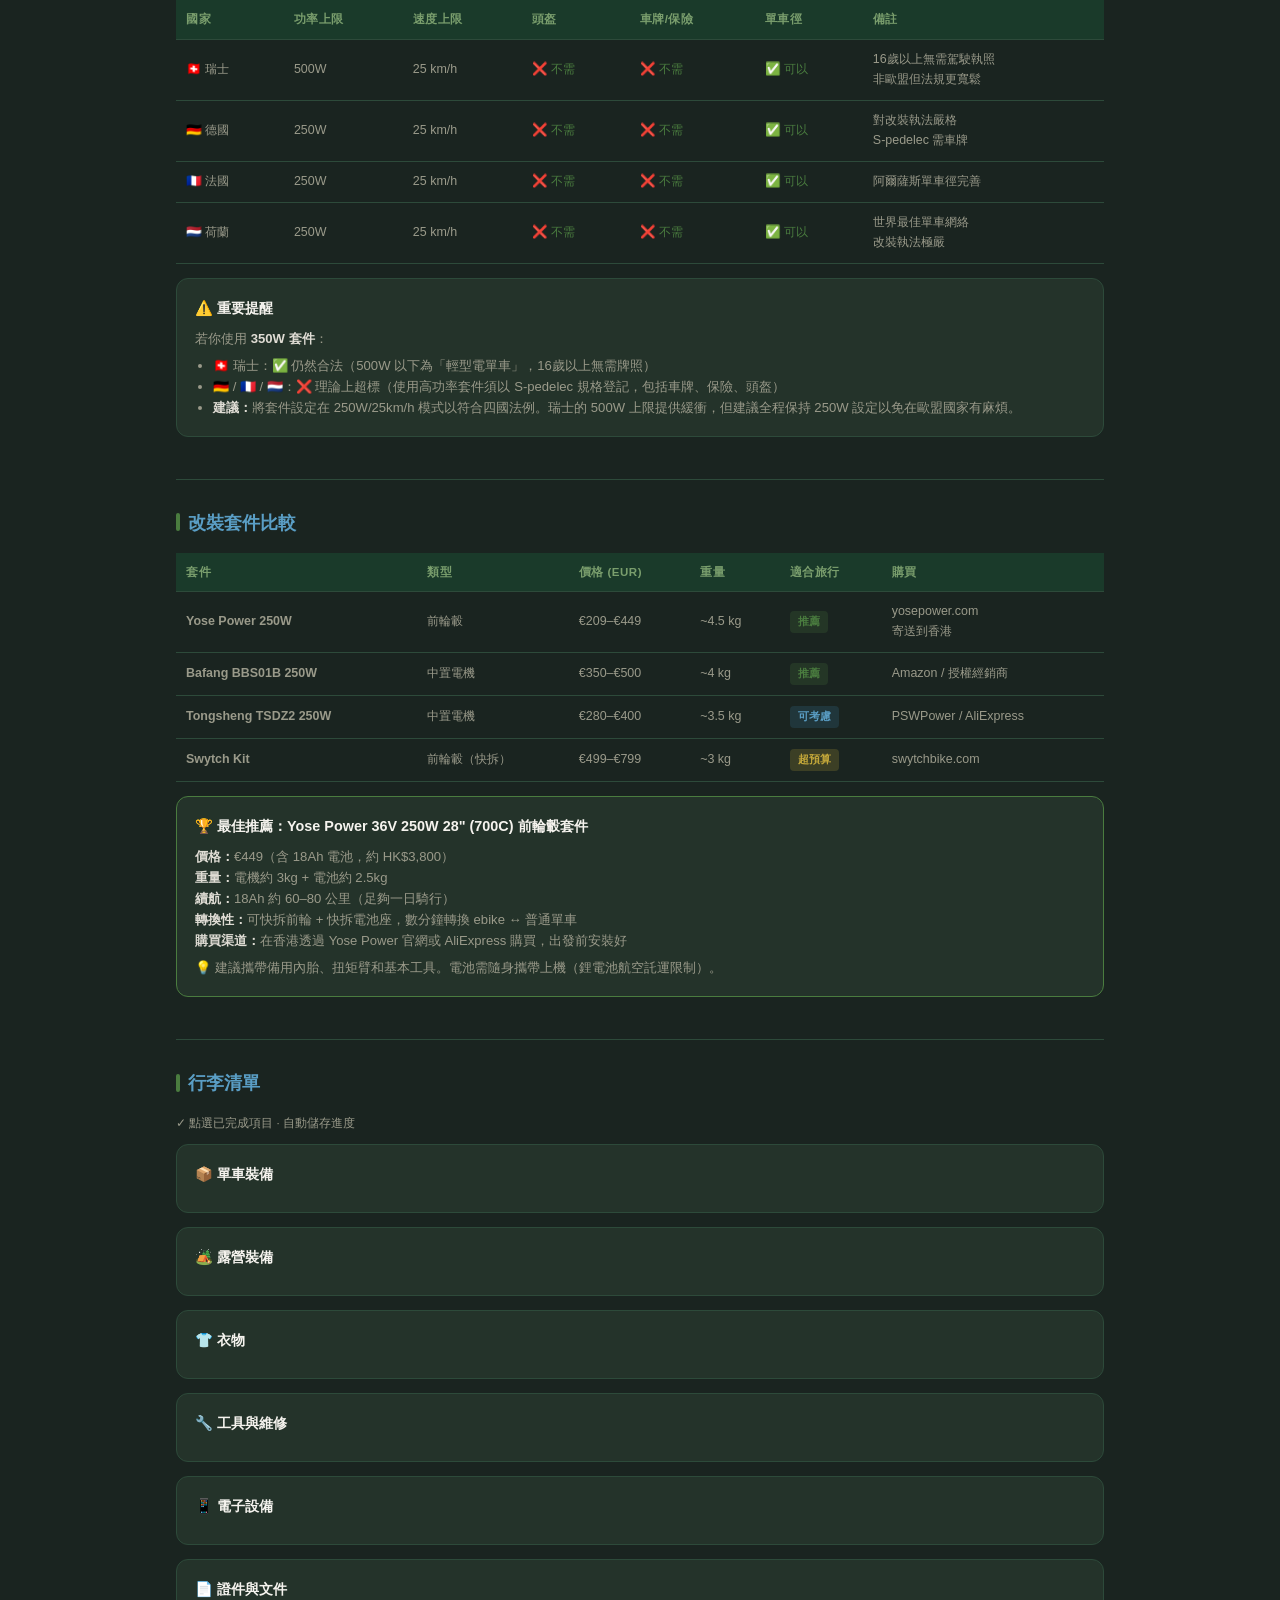
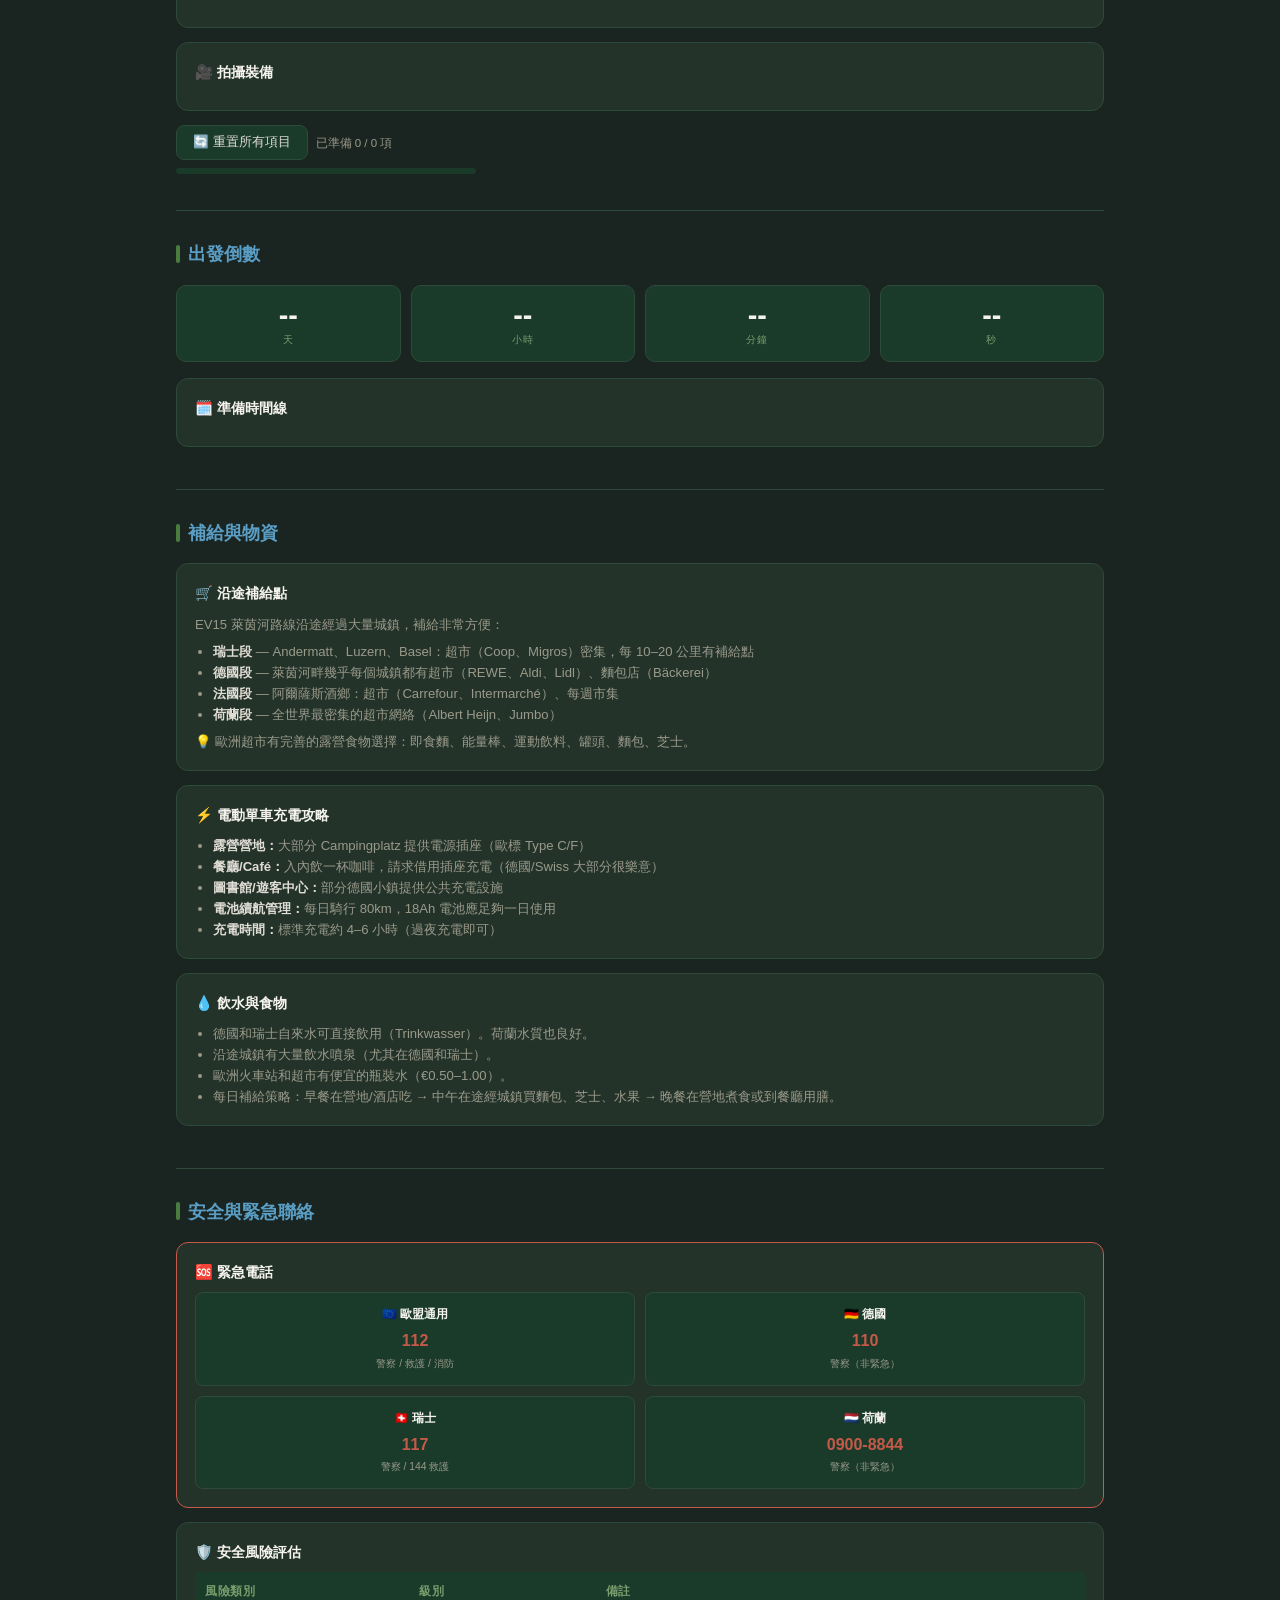
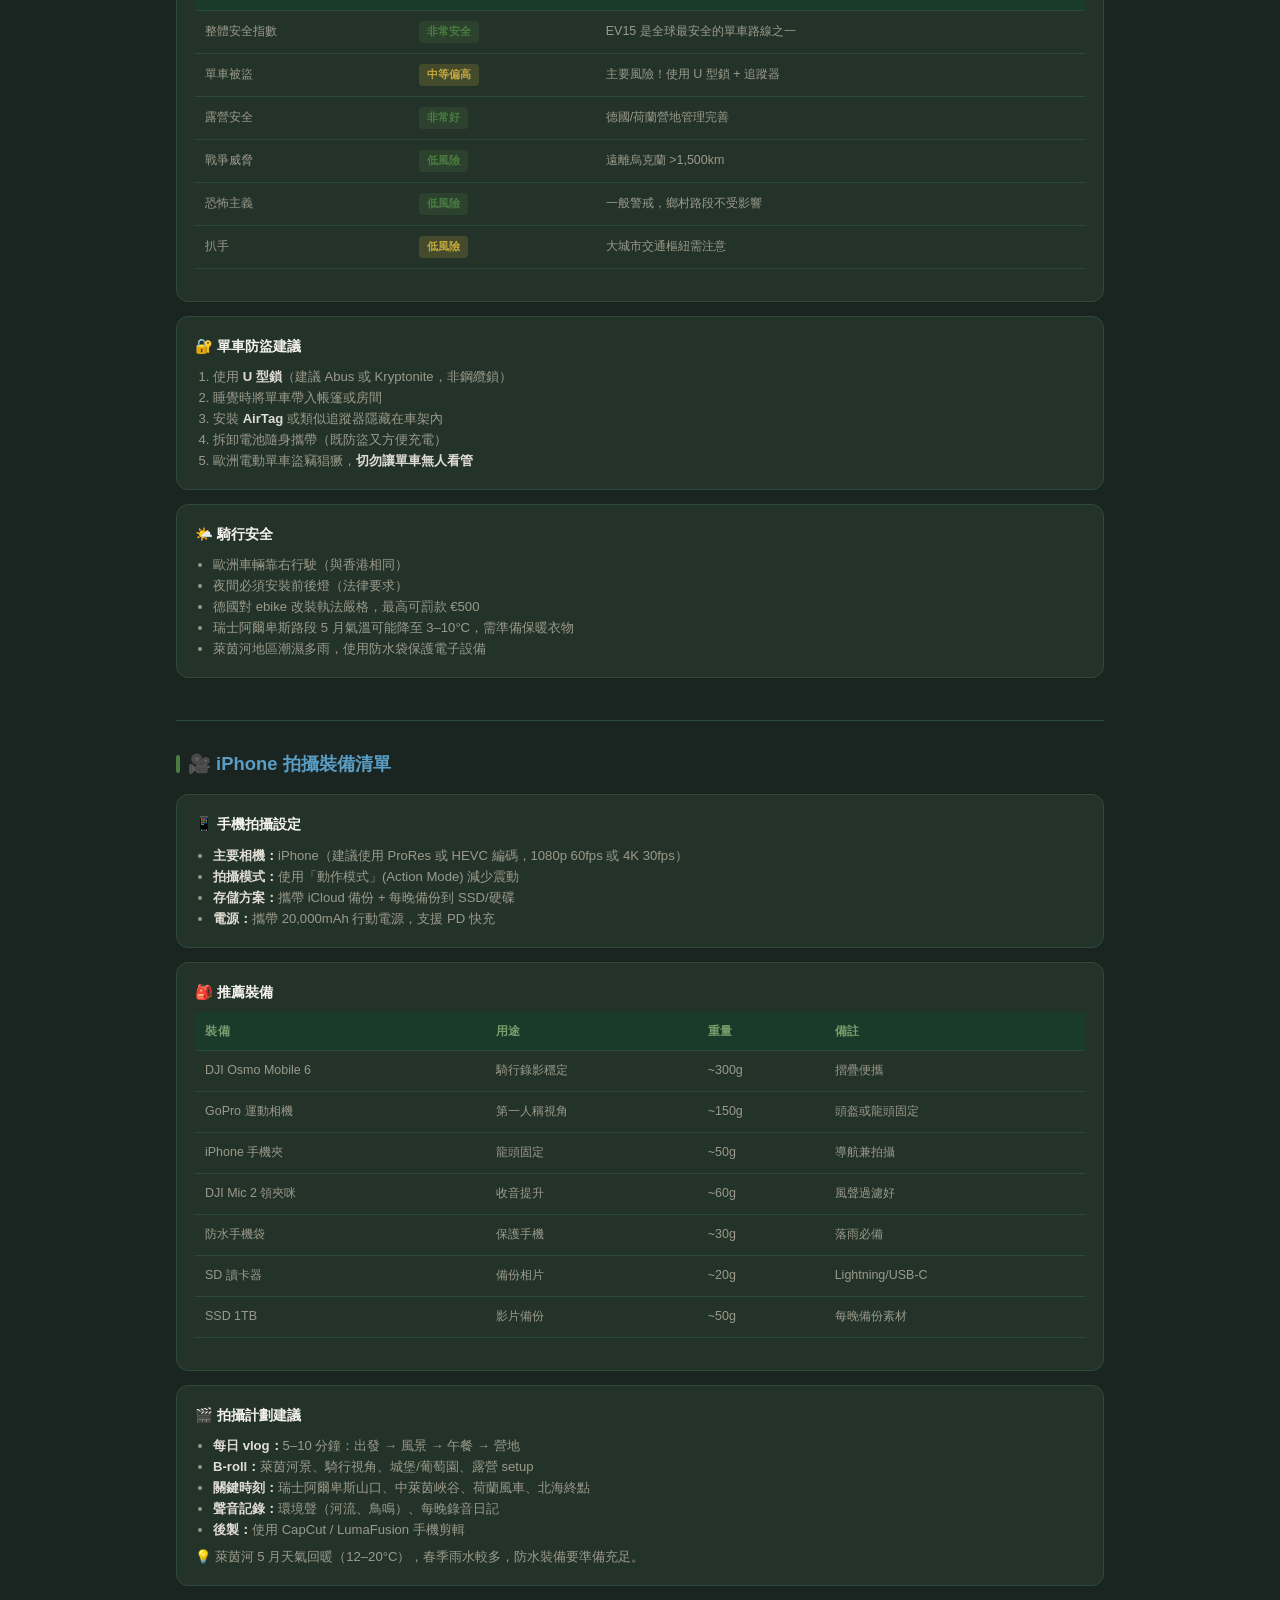
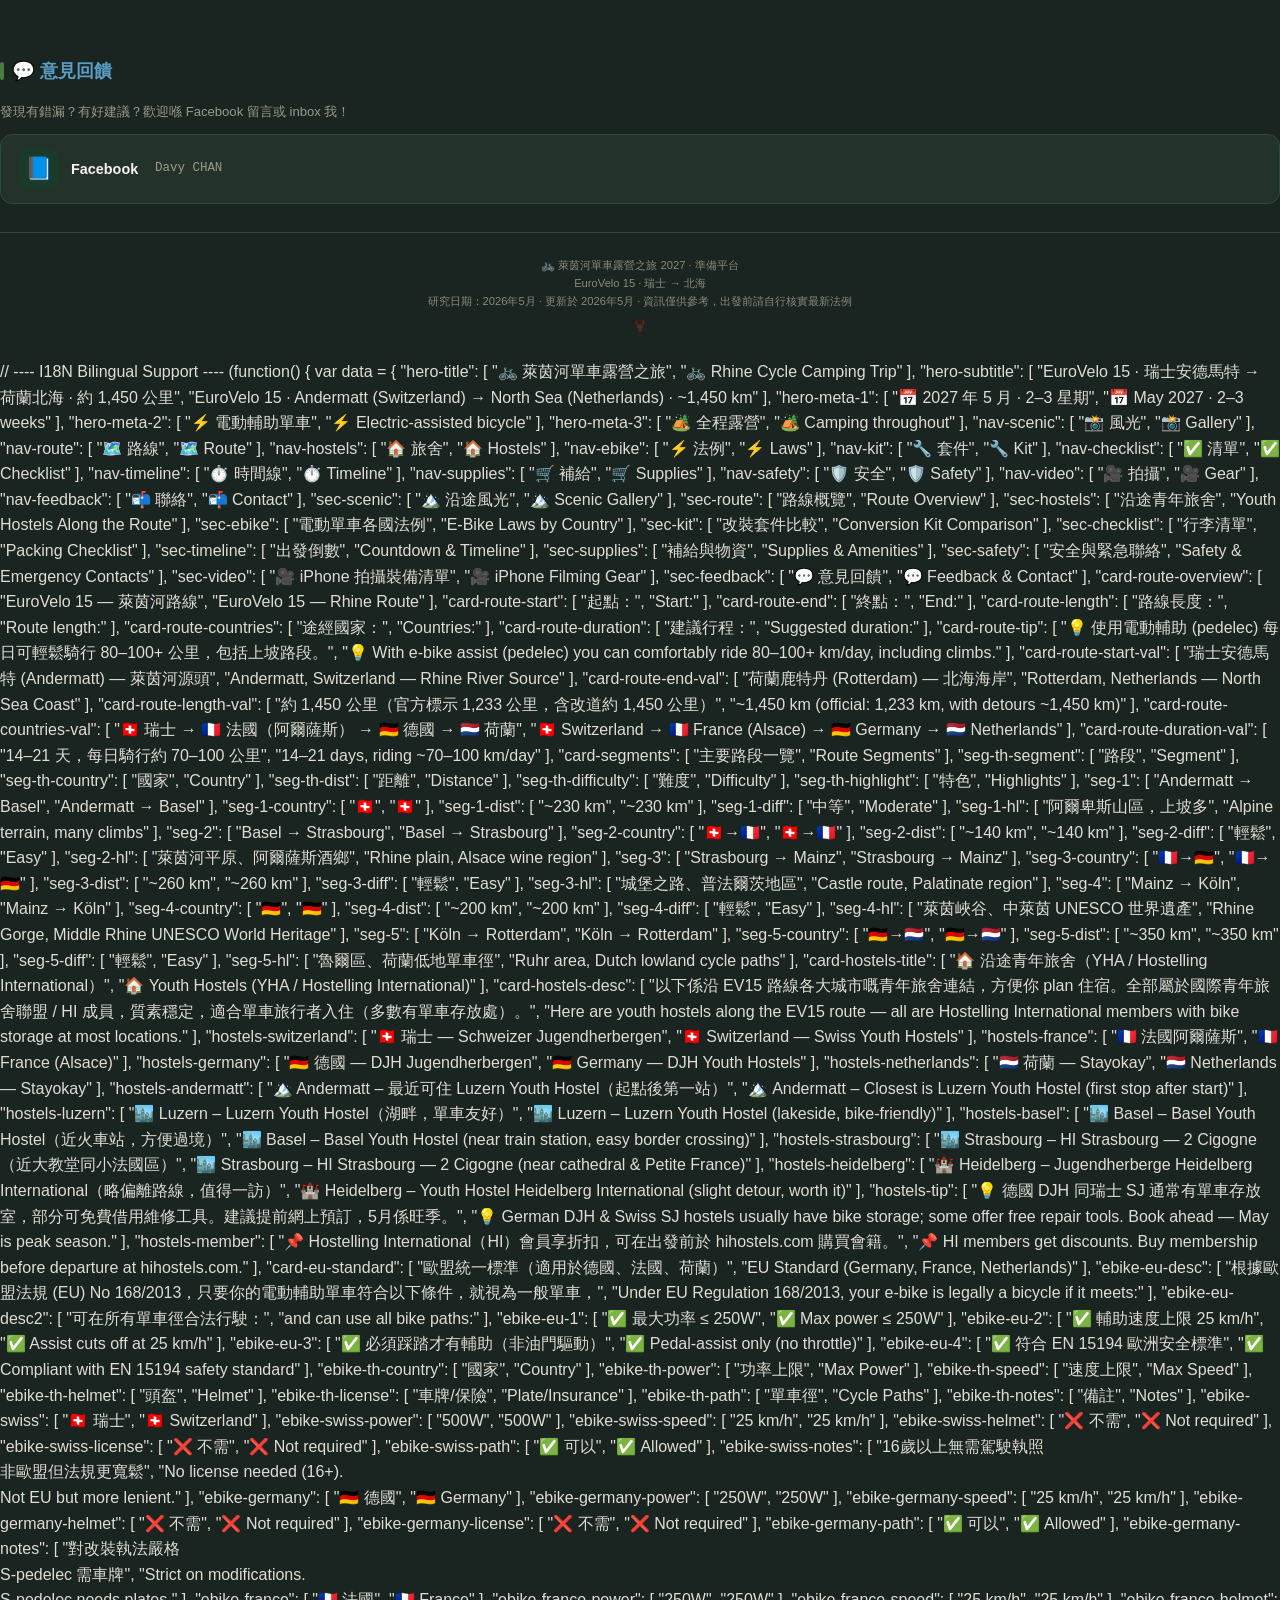
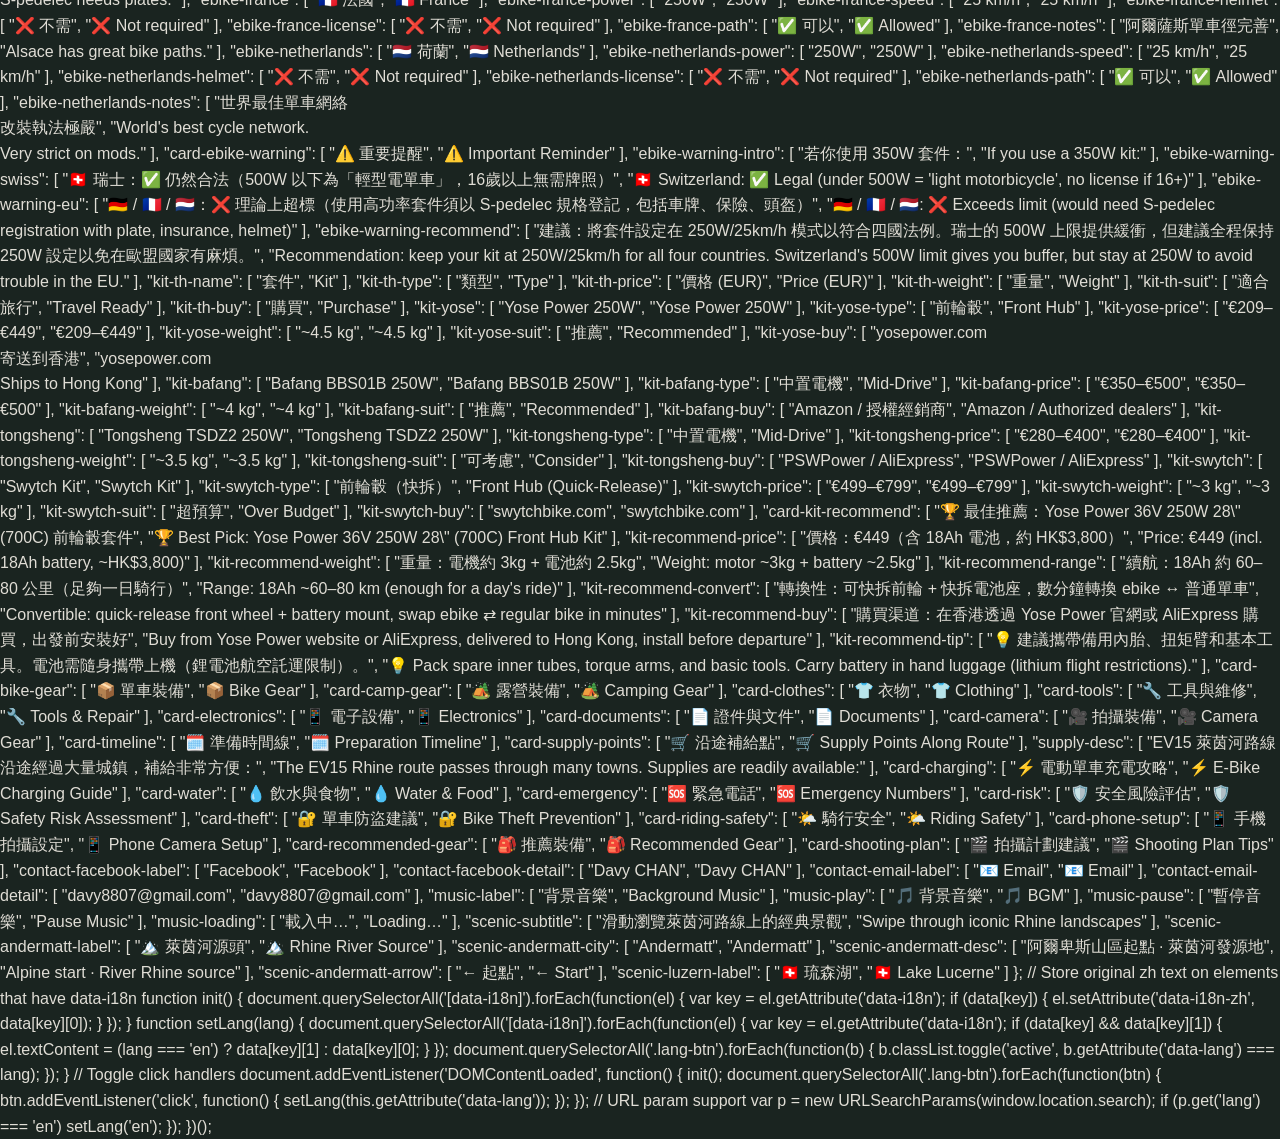
==== commit fc5b3281: "Add data-i18n attributes to hero meta items so they switch to English with language toggle" ====
--- a/index.html
+++ b/index.html
@@ -1,5 +1,5 @@
 <!DOCTYPE html>
-<html lang="zh-HK">
+<html lang="zh">
 <head>
 <meta charset="UTF-8">
 <meta name="viewport" content="width=device-width, initial-scale=1.0, maximum-scale=1.0, user-scalable=no">
@@ -14,12 +14,17 @@
   <div class="hero-bg-pattern"></div>
   <div class="hero-content">
     <div class="hero-flag-row">🇨🇭 ➔ 🇫🇷 ➔ 🇩🇪 ➔ 🇳🇱</div>
-    <h1 class="hero-title">🚲 萊茵河單車露營之旅</h1>
-    <p class="hero-subtitle">EuroVelo&nbsp;15 · 瑞士安德馬特 → 荷蘭北海 · 約&nbsp;1,450&nbsp;公里</p>
+    <h1 class="hero-title" data-i18n="hero-title">🚲 萊茵河單車露營之旅</h1>
+    <p class="hero-subtitle" data-i18n="hero-subtitle">EuroVelo&nbsp;15 · 瑞士安德馬特 → 荷蘭北海 · 約&nbsp;1,450&nbsp;公里</p>
     <div class="hero-meta">
-      <span class="hero-meta-item">📅 2027 年 5 月 · 2–3 星期</span>
-      <span class="hero-meta-item">⚡ 電動輔助單車</span>
-      <span class="hero-meta-item">🏕️ 全程露營</span>
+      <span class="hero-meta-item" data-i18n="hero-meta-1">📅 2027 年 5 月 · 2–3 星期</span>
+      <span class="hero-meta-item" data-i18n="hero-meta-2">⚡ 電動輔助單車</span>
+      <span class="hero-meta-item" data-i18n="hero-meta-3">🏕️ 全程露營</span>
+    </div>
+        <div class="lang-toggle">
+      <button class="lang-btn lang-btn-zh active" data-lang="zh" title="中文">🇨🇳</button>
+      <span class="lang-btn-sep">|</span>
+      <button class="lang-btn lang-btn-en" data-lang="en" title="English">🇬🇧</button>
     </div>
     <div class="hero-lobster">🦞</div>
   </div>
@@ -27,8 +32,8 @@
 
 <!-- ===================== SCENIC GALLERY ===================== -->
 <section class="section" id="scenic-gallery">
-  <h2 class="section-title">🏔️ 沿途風光</h2>
-  <p class="text-muted mb-2" style="font-size:0.82rem;">滑動瀏覽萊茵河路線上的經典景觀</p>
+  <h2 class="section-title" data-i18n="sec-scenic">🏔️ 沿途風光</h2>
+  <p class="text-muted mb-2" style="font-size:0.82rem;" data-i18n="scenic-subtitle">滑動瀏覽萊茵河路線上的經典景觀</p>
 
   <div class="scenic-track">
 
@@ -102,17 +107,17 @@
 <!-- Navigation -->
 <nav class="nav" id="topNav">
   <div class="nav-inner">
-    <a href="#scenic-gallery">📸 風光</a>
-    <a href="#route">🗺️ 路線</a>
-    <a href="#hostels">🏠 旅舍</a>
-    <a href="#ebike">⚡ 法例</a>
-    <a href="#kit">🔧 套件</a>
-    <a href="#checklist">✅ 清單</a>
-    <a href="#timeline">⏱️ 時間線</a>
-    <a href="#supplies">🛒 補給</a>
-    <a href="#safety">🛡️ 安全</a>
-    <a href="#video">🎥 拍攝</a>
-    <a href="#feedback">📬 聯絡</a>
+    <a href="#scenic-gallery" data-i18n="nav-scenic">📸 風光</a>
+    <a href="#route" data-i18n="nav-route">🗺️ 路線</a>
+    <a href="#hostels" data-i18n="nav-hostels">🏠 旅舍</a>
+    <a href="#ebike" data-i18n="nav-ebike">⚡ 法例</a>
+    <a href="#kit" data-i18n="nav-kit">🔧 套件</a>
+    <a href="#checklist" data-i18n="nav-checklist">✅ 清單</a>
+    <a href="#timeline" data-i18n="nav-timeline">⏱️ 時間線</a>
+    <a href="#supplies" data-i18n="nav-supplies">🛒 補給</a>
+    <a href="#safety" data-i18n="nav-safety">🛡️ 安全</a>
+    <a href="#video" data-i18n="nav-video">🎥 拍攝</a>
+    <a href="#feedback" data-i18n="nav-feedback">📬 聯絡</a>
   </div>
 </nav>
 
@@ -120,7 +125,7 @@
 
   <!-- ===================== ROUTE ===================== -->
   <section class="section" id="route">
-    <h2 class="section-title">路線概覽</h2>
+    <h2 class="section-title" data-i18n="sec-route">路線概覽</h2>
 
     <div id="map" class="map-container">
       <svg class="route-map" viewBox="0 0 600 800" xmlns="http://www.w3.org/2000/svg" preserveAspectRatio="xMidYMid meet">
@@ -257,7 +262,7 @@
     </div>
 
     <div class="card mt-2">
-      <div class="card-title">EuroVelo 15 — 萊茵河路線</div>
+      <div class="card-title" data-i18n="card-route-overview">EuroVelo 15 — 萊茵河路線</div>
       <p><strong>起點：</strong>瑞士安德馬特 (Andermatt) — 萊茵河源頭</p>
       <p><strong>終點：</strong>荷蘭鹿特丹 (Rotterdam) — 北海海岸</p>
       <p><strong>路線長度：</strong>約 1,450 公里（官方標示 1,233 公里，含改道約 1,450 公里）</p>
@@ -267,7 +272,7 @@
     </div>
 
     <div class="card">
-      <div class="card-title">主要路段一覽</div>
+      <div class="card-title" data-i18n="card-segments">主要路段一覽</div>
       <div class="table-wrap">
         <table>
           <thead>
@@ -287,14 +292,14 @@
 
   <!-- ===================== HOSTELS ===================== -->
   <section class="section" id="hostels">
-    <h2 class="section-title">沿途青年旅舍</h2>
+    <h2 class="section-title" data-i18n="sec-hostels">沿途青年旅舍</h2>
 
     <div class="card" style="border-color: var(--sky);">
-      <div class="card-title">🏠 沿途青年旅舍（YHA / Hostelling International）</div>
-      <p>以下係沿 EV15 路線各大城市嘅青年旅舍連結，方便你 plan 住宿。全部屬於國際青年旅舍聯盟 / HI 成員，質素穩定，適合單車旅行者入住（多數有單車存放處）。</p>
+      <div class="card-title" data-i18n="card-hostels-title">🏠 沿途青年旅舍（YHA / Hostelling International）</div>
+      <p data-i18n="card-hostels-desc">以下係沿 EV15 路線各大城市嘅青年旅舍連結，方便你 plan 住宿。全部屬於國際青年旅舍聯盟 / HI 成員，質素穩定，適合單車旅行者入住（多數有單車存放處）。</p>
 
       <div style="margin-top:12px;">
-        <h4 style="color:var(--snow);font-size:0.85rem;margin-bottom:6px;">🇨🇭 瑞士 — Schweizer Jugendherbergen</h4>
+        <h4 style="color:var(--snow);font-size:0.85rem;margin-bottom:6px;" data-i18n="hostels-switzerland">🇨🇭 瑞士 — Schweizer Jugendherbergen</h4>
         <ul style="padding-left:18px; font-size:0.82rem; color:var(--text-muted); line-height:2;">
           <li>🏔️ <strong>Andermatt</strong> – 最近可住 <a href="https://www.youthhostel.ch/en/hostels/lucerne/" target="_blank" style="color:var(--sky-light);">Luzern Youth Hostel</a>（起點後第一站）</li>
           <li>🏙️ <strong>Luzern</strong> – <a href="https://www.youthhostel.ch/en/hostels/lucerne/" target="_blank" style="color:var(--sky-light);">Luzern Youth Hostel</a>（湖畔，單車友好）</li>
@@ -303,14 +308,14 @@
       </div>
 
       <div style="margin-top:12px;">
-        <h4 style="color:var(--snow);font-size:0.85rem;margin-bottom:6px;">🇫🇷 法國阿爾薩斯</h4>
+        <h4 style="color:var(--snow);font-size:0.85rem;margin-bottom:6px;" data-i18n="hostels-france">🇫🇷 法國阿爾薩斯</h4>
         <ul style="padding-left:18px; font-size:0.82rem; color:var(--text-muted); line-height:2;">
           <li>🏙️ <strong>Strasbourg</strong> – <a href="https://www.hihostels.com/en/hostels/hi-strasbourg-2-cigogne" target="_blank" style="color:var(--sky-light);">HI Strasbourg — 2 Cigogne</a>（近大教堂同小法國區）</li>
         </ul>
       </div>
 
       <div style="margin-top:12px;">
-        <h4 style="color:var(--snow);font-size:0.85rem;margin-bottom:6px;">🇩🇪 德國 — DJH Jugendherbergen</h4>
+        <h4 style="color:var(--snow);font-size:0.85rem;margin-bottom:6px;" data-i18n="hostels-germany">🇩🇪 德國 — DJH Jugendherbergen</h4>
         <ul style="padding-left:18px; font-size:0.82rem; color:var(--text-muted); line-height:2;">
           <li>🏙️ <strong>Karlsruhe</strong> – <a href="https://www.jugendherberge.de/en/youth-hostels/karlsruhe/" target="_blank" style="color:var(--sky-light);">Jugendherberge Karlsruhe</a></li>
           <li>🏰 <strong>Heidelberg</strong> – <a href="https://www.jugendherberge.de/en/youth-hostels/heidelberg-international/" target="_blank" style="color:var(--sky-light);">Jugendherberge Heidelberg International</a>（略偏離路線，值得一訪）</li>
@@ -325,7 +330,7 @@
       </div>
 
       <div style="margin-top:12px;">
-        <h4 style="color:var(--snow);font-size:0.85rem;margin-bottom:6px;">🇳🇱 荷蘭 — Stayokay</h4>
+        <h4 style="color:var(--snow);font-size:0.85rem;margin-bottom:6px;" data-i18n="hostels-netherlands">🇳🇱 荷蘭 — Stayokay</h4>
         <ul style="padding-left:18px; font-size:0.82rem; color:var(--text-muted); line-height:2;">
           <li>🏙️ <strong>Nijmegen</strong> – <a href="https://www.stayokay.com/en/location/nijmegen" target="_blank" style="color:var(--sky-light);">Stayokay Nijmegen</a></li>
           <li>🌳 <strong>Arnhem</strong> – <a href="https://www.stayokay.com/en/location/arnhem" target="_blank" style="color:var(--sky-light);">Stayokay Arnhem</a></li>
@@ -342,10 +347,10 @@
 
   <!-- ===================== EBIKE LEGALITY ===================== -->
   <section class="section" id="ebike">
-    <h2 class="section-title">電動單車各國法例</h2>
+    <h2 class="section-title" data-i18n="sec-ebike">電動單車各國法例</h2>
 
     <div class="card">
-      <div class="card-title">歐盟統一標準（適用於德國、法國、荷蘭）</div>
+      <div class="card-title" data-i18n="card-eu-standard">歐盟統一標準（適用於德國、法國、荷蘭）</div>
       <p>根據歐盟法規 (EU) No 168/2013，只要你的電動輔助單車符合以下條件，就視為一般單車，<strong>無需車牌、保險、頭盔</strong>，可在所有單車徑合法行駛：</p>
       <ul style="padding-left:18px; margin-top:8px;">
         <li>✅ 最大功率 ≤ 250W</li>
@@ -402,7 +407,7 @@
     </div>
 
     <div class="card">
-      <div class="card-title">⚠️ 重要提醒</div>
+      <div class="card-title" data-i18n="card-ebike-warning">⚠️ 重要提醒</div>
       <p>若你使用 <strong>350W 套件</strong>：</p>
       <ul style="padding-left:18px; margin-top:6px;">
         <li>🇨🇭 瑞士：✅ 仍然合法（500W 以下為「輕型電單車」，16歲以上無需牌照）</li>
@@ -414,7 +419,7 @@
 
   <!-- ===================== CONVERSION KIT ===================== -->
   <section class="section" id="kit">
-    <h2 class="section-title">改裝套件比較</h2>
+    <h2 class="section-title" data-i18n="sec-kit">改裝套件比較</h2>
 
     <div class="table-wrap">
       <table>
@@ -459,7 +464,7 @@
     </div>
 
     <div class="card" style="border-color: var(--moss);">
-      <div class="card-title">🏆 最佳推薦：Yose Power 36V 250W 28" (700C) 前輪轂套件</div>
+      <div class="card-title" data-i18n="card-kit-recommend">🏆 最佳推薦：Yose Power 36V 250W 28" (700C) 前輪轂套件</div>
       <p>
         <strong>價格：</strong>€449（含 18Ah 電池，約 HK$3,800）<br>
         <strong>重量：</strong>電機約 3kg + 電池約 2.5kg<br>
@@ -475,41 +480,41 @@
 
   <!-- ===================== CHECKLIST ===================== -->
   <section class="section" id="checklist">
-    <h2 class="section-title">行李清單</h2>
+    <h2 class="section-title" data-i18n="sec-checklist">行李清單</h2>
     <p class="text-small text-muted mb-2">✓ 點選已完成項目 · 自動儲存進度</p>
 
     <div class="card" id="checklist-container">
-      <div class="card-title">📦 單車裝備</div>
+      <div class="card-title" data-i18n="card-bike-gear">📦 單車裝備</div>
       <div id="group-bike" class="checklist-group"></div>
     </div>
 
     <div class="card">
-      <div class="card-title">🏕️ 露營裝備</div>
+      <div class="card-title" data-i18n="card-camp-gear">🏕️ 露營裝備</div>
       <div id="group-camp" class="checklist-group"></div>
     </div>
 
     <div class="card">
-      <div class="card-title">👕 衣物</div>
+      <div class="card-title" data-i18n="card-clothes">👕 衣物</div>
       <div id="group-clothes" class="checklist-group"></div>
     </div>
 
     <div class="card">
-      <div class="card-title">🔧 工具與維修</div>
+      <div class="card-title" data-i18n="card-tools">🔧 工具與維修</div>
       <div id="group-tools" class="checklist-group"></div>
     </div>
 
     <div class="card">
-      <div class="card-title">📱 電子設備</div>
+      <div class="card-title" data-i18n="card-electronics">📱 電子設備</div>
       <div id="group-electronics" class="checklist-group"></div>
     </div>
 
     <div class="card">
-      <div class="card-title">📄 證件與文件</div>
+      <div class="card-title" data-i18n="card-documents">📄 證件與文件</div>
       <div id="group-docs" class="checklist-group"></div>
     </div>
 
     <div class="card">
-      <div class="card-title">🎥 拍攝裝備</div>
+      <div class="card-title" data-i18n="card-camera">🎥 拍攝裝備</div>
       <div id="group-video" class="checklist-group"></div>
     </div>
 
@@ -524,7 +529,7 @@
 
   <!-- ===================== TIMELINE ===================== -->
   <section class="section" id="timeline">
-    <h2 class="section-title">出發倒數</h2>
+    <h2 class="section-title" data-i18n="sec-timeline">出發倒數</h2>
 
     <div class="countdown" id="countdown">
       <div class="countdown-box"><div class="num" id="cd-days">--</div><div class="label">天</div></div>
@@ -534,17 +539,17 @@
     </div>
 
     <div class="card">
-      <div class="card-title">🗓️ 準備時間線</div>
+      <div class="card-title" data-i18n="card-timeline">🗓️ 準備時間線</div>
       <div class="timeline" id="timeline-container"></div>
     </div>
   </section>
 
   <!-- ===================== SUPPLIES ===================== -->
   <section class="section" id="supplies">
-    <h2 class="section-title">補給與物資</h2>
+    <h2 class="section-title" data-i18n="sec-supplies">補給與物資</h2>
 
     <div class="card">
-      <div class="card-title">🛒 沿途補給點</div>
+      <div class="card-title" data-i18n="card-supply-points">🛒 沿途補給點</div>
       <p>EV15 萊茵河路線沿途經過大量城鎮，補給非常方便：</p>
       <ul style="padding-left:18px; margin-top:6px;">
         <li><strong>瑞士段</strong> — Andermatt、Luzern、Basel：超市（Coop、Migros）密集，每 10–20 公里有補給點</li>
@@ -556,7 +561,7 @@
     </div>
 
     <div class="card">
-      <div class="card-title">⚡ 電動單車充電攻略</div>
+      <div class="card-title" data-i18n="card-charging">⚡ 電動單車充電攻略</div>
       <ul style="padding-left:18px; margin-top:6px;">
         <li><strong>露營營地：</strong>大部分 Campingplatz 提供電源插座（歐標 Type C/F）</li>
         <li><strong>餐廳/Café：</strong>入內飲一杯咖啡，請求借用插座充電（德國/Swiss 大部分很樂意）</li>
@@ -567,7 +572,7 @@
     </div>
 
     <div class="card">
-      <div class="card-title">💧 飲水與食物</div>
+      <div class="card-title" data-i18n="card-water">💧 飲水與食物</div>
       <ul style="padding-left:18px; margin-top:6px;">
         <li>德國和瑞士自來水可直接飲用（Trinkwasser）。荷蘭水質也良好。</li>
         <li>沿途城鎮有大量飲水噴泉（尤其在德國和瑞士）。</li>
@@ -579,10 +584,10 @@
 
   <!-- ===================== SAFETY ===================== -->
   <section class="section" id="safety">
-    <h2 class="section-title">安全與緊急聯絡</h2>
+    <h2 class="section-title" data-i18n="sec-safety">安全與緊急聯絡</h2>
 
     <div class="card" style="border-color: var(--danger);">
-      <div class="card-title">🆘 緊急電話</div>
+      <div class="card-title" data-i18n="card-emergency">🆘 緊急電話</div>
       <div class="emergency-grid">
         <div class="emergency-item">
           <div class="country">🇪🇺 歐盟通用</div>
@@ -608,7 +613,7 @@
     </div>
 
     <div class="card">
-      <div class="card-title">🛡️ 安全風險評估</div>
+      <div class="card-title" data-i18n="card-risk">🛡️ 安全風險評估</div>
       <div class="table-wrap">
         <table>
           <thead>
@@ -627,7 +632,7 @@
     </div>
 
     <div class="card">
-      <div class="card-title">🔐 單車防盜建議</div>
+      <div class="card-title" data-i18n="card-theft">🔐 單車防盜建議</div>
       <ol style="padding-left:18px; margin-top:6px;">
         <li>使用 <strong>U 型鎖</strong>（建議 Abus 或 Kryptonite，非鋼纜鎖）</li>
         <li>睡覺時將單車帶入帳篷或房間</li>
@@ -638,7 +643,7 @@
     </div>
 
     <div class="card">
-      <div class="card-title">🌤️ 騎行安全</div>
+      <div class="card-title" data-i18n="card-riding-safety">🌤️ 騎行安全</div>
       <ul style="padding-left:18px; margin-top:6px;">
         <li>歐洲車輛靠右行駛（與香港相同）</li>
         <li>夜間必須安裝前後燈（法律要求）</li>
@@ -651,10 +656,10 @@
 
   <!-- ===================== VIDEO GEAR ===================== -->
   <section class="section" id="video">
-    <h2 class="section-title">🎥 iPhone 拍攝裝備清單</h2>
+    <h2 class="section-title" data-i18n="sec-video">🎥 iPhone 拍攝裝備清單</h2>
 
     <div class="card">
-      <div class="card-title">📱 手機拍攝設定</div>
+      <div class="card-title" data-i18n="card-phone-setup">📱 手機拍攝設定</div>
       <ul style="padding-left:18px; margin-top:6px;">
         <li><strong>主要相機：</strong>iPhone（建議使用 ProRes 或 HEVC 編碼，1080p 60fps 或 4K 30fps）</li>
         <li><strong>拍攝模式：</strong>使用「動作模式」(Action Mode) 減少震動</li>
@@ -664,7 +669,7 @@
     </div>
 
     <div class="card">
-      <div class="card-title">🎒 推薦裝備</div>
+      <div class="card-title" data-i18n="card-recommended-gear">🎒 推薦裝備</div>
       <div class="table-wrap">
         <table>
           <thead>
@@ -684,7 +689,7 @@
     </div>
 
     <div class="card">
-      <div class="card-title">🎬 拍攝計劃建議</div>
+      <div class="card-title" data-i18n="card-shooting-plan">🎬 拍攝計劃建議</div>
       <ul style="padding-left:18px; margin-top:6px;">
         <li><strong>每日 vlog：</strong>5–10 分鐘：出發 → 風景 → 午餐 → 營地</li>
         <li><strong>B-roll：</strong>萊茵河景、騎行視角、城堡/葡萄園、露營 setup</li>
@@ -700,13 +705,13 @@
 
 <!-- ===================== FEEDBACK ===================== -->
   <section class="section" id="feedback">
-    <h2 class="section-title">💬 意見回饋</h2>
+    <h2 class="section-title" data-i18n="sec-feedback">💬 意見回饋</h2>
     <p class="text-muted mb-2" style="font-size:0.82rem;">發現有錯漏？有好建議？歡迎喺 Facebook 留言或 inbox 我！</p>
 
     <div class="contact-buttons">
       <a href="https://www.facebook.com/davy8807" class="contact-btn btn-facebook" target="_blank" rel="noopener">
         <span class="contact-icon">📘</span>
-        <span class="contact-label">Facebook</span>
+        <span class="contact-label" data-i18n="contact-facebook-label">Facebook</span>
         <span class="contact-detail">Davy CHAN</span>
       </a>
     </div>
@@ -1158,5 +1163,847 @@
 console.log('🚲 Rhine Travel Prep loaded. Safe travels! 🦞');
 </script>
 
+
+// ---- I18N Bilingual Support ----
+(function() {
+  var data = {
+"hero-title": [
+"🚲 萊茵河單車露營之旅",
+"🚲 Rhine Cycle Camping Trip"
+],
+"hero-subtitle": [
+"EuroVelo 15 · 瑞士安德馬特 → 荷蘭北海 · 約 1,450 公里",
+"EuroVelo 15 · Andermatt (Switzerland) → North Sea (Netherlands) · ~1,450 km"
+],
+"hero-meta-1": [
+"📅 2027 年 5 月 · 2–3 星期",
+"📅 May 2027 · 2–3 weeks"
+],
+"hero-meta-2": [
+"⚡ 電動輔助單車",
+"⚡ Electric-assisted bicycle"
+],
+"hero-meta-3": [
+"🏕️ 全程露營",
+"🏕️ Camping throughout"
+],
+"nav-scenic": [
+"📸 風光",
+"📸 Gallery"
+],
+"nav-route": [
+"🗺️ 路線",
+"🗺️ Route"
+],
+"nav-hostels": [
+"🏠 旅舍",
+"🏠 Hostels"
+],
+"nav-ebike": [
+"⚡ 法例",
+"⚡ Laws"
+],
+"nav-kit": [
+"🔧 套件",
+"🔧 Kit"
+],
+"nav-checklist": [
+"✅ 清單",
+"✅ Checklist"
+],
+"nav-timeline": [
+"⏱️ 時間線",
+"⏱️ Timeline"
+],
+"nav-supplies": [
+"🛒 補給",
+"🛒 Supplies"
+],
+"nav-safety": [
+"🛡️ 安全",
+"🛡️ Safety"
+],
+"nav-video": [
+"🎥 拍攝",
+"🎥 Gear"
+],
+"nav-feedback": [
+"📬 聯絡",
+"📬 Contact"
+],
+"sec-scenic": [
+"🏔️ 沿途風光",
+"🏔️ Scenic Gallery"
+],
+"sec-route": [
+"路線概覽",
+"Route Overview"
+],
+"sec-hostels": [
+"沿途青年旅舍",
+"Youth Hostels Along the Route"
+],
+"sec-ebike": [
+"電動單車各國法例",
+"E-Bike Laws by Country"
+],
+"sec-kit": [
+"改裝套件比較",
+"Conversion Kit Comparison"
+],
+"sec-checklist": [
+"行李清單",
+"Packing Checklist"
+],
+"sec-timeline": [
+"出發倒數",
+"Countdown & Timeline"
+],
+"sec-supplies": [
+"補給與物資",
+"Supplies & Amenities"
+],
+"sec-safety": [
+"安全與緊急聯絡",
+"Safety & Emergency Contacts"
+],
+"sec-video": [
+"🎥 iPhone 拍攝裝備清單",
+"🎥 iPhone Filming Gear"
+],
+"sec-feedback": [
+"💬 意見回饋",
+"💬 Feedback & Contact"
+],
+"card-route-overview": [
+"EuroVelo 15 — 萊茵河路線",
+"EuroVelo 15 — Rhine Route"
+],
+"card-route-start": [
+"起點：",
+"Start:"
+],
+"card-route-end": [
+"終點：",
+"End:"
+],
+"card-route-length": [
+"路線長度：",
+"Route length:"
+],
+"card-route-countries": [
+"途經國家：",
+"Countries:"
+],
+"card-route-duration": [
+"建議行程：",
+"Suggested duration:"
+],
+"card-route-tip": [
+"💡 使用電動輔助 (pedelec) 每日可輕鬆騎行 80–100+ 公里，包括上坡路段。",
+"💡 With e-bike assist (pedelec) you can comfortably ride 80–100+ km/day, including climbs."
+],
+"card-route-start-val": [
+"瑞士安德馬特 (Andermatt) — 萊茵河源頭",
+"Andermatt, Switzerland — Rhine River Source"
+],
+"card-route-end-val": [
+"荷蘭鹿特丹 (Rotterdam) — 北海海岸",
+"Rotterdam, Netherlands — North Sea Coast"
+],
+"card-route-length-val": [
+"約 1,450 公里（官方標示 1,233 公里，含改道約 1,450 公里）",
+"~1,450 km (official: 1,233 km, with detours ~1,450 km)"
+],
+"card-route-countries-val": [
+"🇨🇭 瑞士 → 🇫🇷 法國（阿爾薩斯） → 🇩🇪 德國 → 🇳🇱 荷蘭",
+"🇨🇭 Switzerland → 🇫🇷 France (Alsace) → 🇩🇪 Germany → 🇳🇱 Netherlands"
+],
+"card-route-duration-val": [
+"14–21 天，每日騎行約 70–100 公里",
+"14–21 days, riding ~70–100 km/day"
+],
+"card-segments": [
+"主要路段一覽",
+"Route Segments"
+],
+"seg-th-segment": [
+"路段",
+"Segment"
+],
+"seg-th-country": [
+"國家",
+"Country"
+],
+"seg-th-dist": [
+"距離",
+"Distance"
+],
+"seg-th-difficulty": [
+"難度",
+"Difficulty"
+],
+"seg-th-highlight": [
+"特色",
+"Highlights"
+],
+"seg-1": [
+"Andermatt → Basel",
+"Andermatt → Basel"
+],
+"seg-1-country": [
+"🇨🇭",
+"🇨🇭"
+],
+"seg-1-dist": [
+"~230 km",
+"~230 km"
+],
+"seg-1-diff": [
+"中等",
+"Moderate"
+],
+"seg-1-hl": [
+"阿爾卑斯山區，上坡多",
+"Alpine terrain, many climbs"
+],
+"seg-2": [
+"Basel → Strasbourg",
+"Basel → Strasbourg"
+],
+"seg-2-country": [
+"🇨🇭→🇫🇷",
+"🇨🇭→🇫🇷"
+],
+"seg-2-dist": [
+"~140 km",
+"~140 km"
+],
+"seg-2-diff": [
+"輕鬆",
+"Easy"
+],
+"seg-2-hl": [
+"萊茵河平原、阿爾薩斯酒鄉",
+"Rhine plain, Alsace wine region"
+],
+"seg-3": [
+"Strasbourg → Mainz",
+"Strasbourg → Mainz"
+],
+"seg-3-country": [
+"🇫🇷→🇩🇪",
+"🇫🇷→🇩🇪"
+],
+"seg-3-dist": [
+"~260 km",
+"~260 km"
+],
+"seg-3-diff": [
+"輕鬆",
+"Easy"
+],
+"seg-3-hl": [
+"城堡之路、普法爾茨地區",
+"Castle route, Palatinate region"
+],
+"seg-4": [
+"Mainz → Köln",
+"Mainz → Köln"
+],
+"seg-4-country": [
+"🇩🇪",
+"🇩🇪"
+],
+"seg-4-dist": [
+"~200 km",
+"~200 km"
+],
+"seg-4-diff": [
+"輕鬆",
+"Easy"
+],
+"seg-4-hl": [
+"萊茵峽谷、中萊茵 UNESCO 世界遺產",
+"Rhine Gorge, Middle Rhine UNESCO World Heritage"
+],
+"seg-5": [
+"Köln → Rotterdam",
+"Köln → Rotterdam"
+],
+"seg-5-country": [
+"🇩🇪→🇳🇱",
+"🇩🇪→🇳🇱"
+],
+"seg-5-dist": [
+"~350 km",
+"~350 km"
+],
+"seg-5-diff": [
+"輕鬆",
+"Easy"
+],
+"seg-5-hl": [
+"魯爾區、荷蘭低地單車徑",
+"Ruhr area, Dutch lowland cycle paths"
+],
+"card-hostels-title": [
+"🏠 沿途青年旅舍（YHA / Hostelling International）",
+"🏠 Youth Hostels (YHA / Hostelling International)"
+],
+"card-hostels-desc": [
+"以下係沿 EV15 路線各大城市嘅青年旅舍連結，方便你 plan 住宿。全部屬於國際青年旅舍聯盟 / HI 成員，質素穩定，適合單車旅行者入住（多數有單車存放處）。",
+"Here are youth hostels along the EV15 route — all are Hostelling International members with bike storage at most locations."
+],
+"hostels-switzerland": [
+"🇨🇭 瑞士 — Schweizer Jugendherbergen",
+"🇨🇭 Switzerland — Swiss Youth Hostels"
+],
+"hostels-france": [
+"🇫🇷 法國阿爾薩斯",
+"🇫🇷 France (Alsace)"
+],
+"hostels-germany": [
+"🇩🇪 德國 — DJH Jugendherbergen",
+"🇩🇪 Germany — DJH Youth Hostels"
+],
+"hostels-netherlands": [
+"🇳🇱 荷蘭 — Stayokay",
+"🇳🇱 Netherlands — Stayokay"
+],
+"hostels-andermatt": [
+"🏔️ Andermatt – 最近可住 Luzern Youth Hostel（起點後第一站）",
+"🏔️ Andermatt – Closest is Luzern Youth Hostel (first stop after start)"
+],
+"hostels-luzern": [
+"🏙️ Luzern – Luzern Youth Hostel（湖畔，單車友好）",
+"🏙️ Luzern – Luzern Youth Hostel (lakeside, bike-friendly)"
+],
+"hostels-basel": [
+"🏙️ Basel – Basel Youth Hostel（近火車站，方便過境）",
+"🏙️ Basel – Basel Youth Hostel (near train station, easy border crossing)"
+],
+"hostels-strasbourg": [
+"🏙️ Strasbourg – HI Strasbourg — 2 Cigogne（近大教堂同小法國區）",
+"🏙️ Strasbourg – HI Strasbourg — 2 Cigogne (near cathedral & Petite France)"
+],
+"hostels-heidelberg": [
+"🏰 Heidelberg – Jugendherberge Heidelberg International（略偏離路線，值得一訪）",
+"🏰 Heidelberg – Youth Hostel Heidelberg International (slight detour, worth it)"
+],
+"hostels-tip": [
+"💡 德國 DJH 同瑞士 SJ 通常有單車存放室，部分可免費借用維修工具。建議提前網上預訂，5月係旺季。",
+"💡 German DJH & Swiss SJ hostels usually have bike storage; some offer free repair tools. Book ahead — May is peak season."
+],
+"hostels-member": [
+"📌 Hostelling International（HI）會員享折扣，可在出發前於 hihostels.com 購買會籍。",
+"📌 HI members get discounts. Buy membership before departure at hihostels.com."
+],
+"card-eu-standard": [
+"歐盟統一標準（適用於德國、法國、荷蘭）",
+"EU Standard (Germany, France, Netherlands)"
+],
+"ebike-eu-desc": [
+"根據歐盟法規 (EU) No 168/2013，只要你的電動輔助單車符合以下條件，就視為一般單車，",
+"Under EU Regulation 168/2013, your e-bike is legally a bicycle if it meets:"
+],
+"ebike-eu-desc2": [
+"可在所有單車徑合法行駛：",
+"and can use all bike paths:"
+],
+"ebike-eu-1": [
+"✅ 最大功率 ≤ 250W",
+"✅ Max power ≤ 250W"
+],
+"ebike-eu-2": [
+"✅ 輔助速度上限 25 km/h",
+"✅ Assist cuts off at 25 km/h"
+],
+"ebike-eu-3": [
+"✅ 必須踩踏才有輔助（非油門驅動）",
+"✅ Pedal-assist only (no throttle)"
+],
+"ebike-eu-4": [
+"✅ 符合 EN 15194 歐洲安全標準",
+"✅ Compliant with EN 15194 safety standard"
+],
+"ebike-th-country": [
+"國家",
+"Country"
+],
+"ebike-th-power": [
+"功率上限",
+"Max Power"
+],
+"ebike-th-speed": [
+"速度上限",
+"Max Speed"
+],
+"ebike-th-helmet": [
+"頭盔",
+"Helmet"
+],
+"ebike-th-license": [
+"車牌/保險",
+"Plate/Insurance"
+],
+"ebike-th-path": [
+"單車徑",
+"Cycle Paths"
+],
+"ebike-th-notes": [
+"備註",
+"Notes"
+],
+"ebike-swiss": [
+"🇨🇭 瑞士",
+"🇨🇭 Switzerland"
+],
+"ebike-swiss-power": [
+"500W",
+"500W"
+],
+"ebike-swiss-speed": [
+"25 km/h",
+"25 km/h"
+],
+"ebike-swiss-helmet": [
+"❌ 不需",
+"❌ Not required"
+],
+"ebike-swiss-license": [
+"❌ 不需",
+"❌ Not required"
+],
+"ebike-swiss-path": [
+"✅ 可以",
+"✅ Allowed"
+],
+"ebike-swiss-notes": [
+"16歲以上無需駕駛執照<br>非歐盟但法規更寬鬆",
+"No license needed (16+).<br>Not EU but more lenient."
+],
+"ebike-germany": [
+"🇩🇪 德國",
+"🇩🇪 Germany"
+],
+"ebike-germany-power": [
+"250W",
+"250W"
+],
+"ebike-germany-speed": [
+"25 km/h",
+"25 km/h"
+],
+"ebike-germany-helmet": [
+"❌ 不需",
+"❌ Not required"
+],
+"ebike-germany-license": [
+"❌ 不需",
+"❌ Not required"
+],
+"ebike-germany-path": [
+"✅ 可以",
+"✅ Allowed"
+],
+"ebike-germany-notes": [
+"對改裝執法嚴格<br>S-pedelec 需車牌",
+"Strict on modifications.<br>S-pedelec needs plates."
+],
+"ebike-france": [
+"🇫🇷 法國",
+"🇫🇷 France"
+],
+"ebike-france-power": [
+"250W",
+"250W"
+],
+"ebike-france-speed": [
+"25 km/h",
+"25 km/h"
+],
+"ebike-france-helmet": [
+"❌ 不需",
+"❌ Not required"
+],
+"ebike-france-license": [
+"❌ 不需",
+"❌ Not required"
+],
+"ebike-france-path": [
+"✅ 可以",
+"✅ Allowed"
+],
+"ebike-france-notes": [
+"阿爾薩斯單車徑完善",
+"Alsace has great bike paths."
+],
+"ebike-netherlands": [
+"🇳🇱 荷蘭",
+"🇳🇱 Netherlands"
+],
+"ebike-netherlands-power": [
+"250W",
+"250W"
+],
+"ebike-netherlands-speed": [
+"25 km/h",
+"25 km/h"
+],
+"ebike-netherlands-helmet": [
+"❌ 不需",
+"❌ Not required"
+],
+"ebike-netherlands-license": [
+"❌ 不需",
+"❌ Not required"
+],
+"ebike-netherlands-path": [
+"✅ 可以",
+"✅ Allowed"
+],
+"ebike-netherlands-notes": [
+"世界最佳單車網絡<br>改裝執法極嚴",
+"World's best cycle network.<br>Very strict on mods."
+],
+"card-ebike-warning": [
+"⚠️ 重要提醒",
+"⚠️ Important Reminder"
+],
+"ebike-warning-intro": [
+"若你使用 350W 套件：",
+"If you use a 350W kit:"
+],
+"ebike-warning-swiss": [
+"🇨🇭 瑞士：✅ 仍然合法（500W 以下為「輕型電單車」，16歲以上無需牌照）",
+"🇨🇭 Switzerland: ✅ Legal (under 500W = 'light motorbicycle', no license if 16+)"
+],
+"ebike-warning-eu": [
+"🇩🇪 / 🇫🇷 / 🇳🇱：❌ 理論上超標（使用高功率套件須以 S-pedelec 規格登記，包括車牌、保險、頭盔）",
+"🇩🇪 / 🇫🇷 / 🇳🇱: ❌ Exceeds limit (would need S-pedelec registration with plate, insurance, helmet)"
+],
+"ebike-warning-recommend": [
+"建議：將套件設定在 250W/25km/h 模式以符合四國法例。瑞士的 500W 上限提供緩衝，但建議全程保持 250W 設定以免在歐盟國家有麻煩。",
+"Recommendation: keep your kit at 250W/25km/h for all four countries. Switzerland's 500W limit gives you buffer, but stay at 250W to avoid trouble in the EU."
+],
+"kit-th-name": [
+"套件",
+"Kit"
+],
+"kit-th-type": [
+"類型",
+"Type"
+],
+"kit-th-price": [
+"價格 (EUR)",
+"Price (EUR)"
+],
+"kit-th-weight": [
+"重量",
+"Weight"
+],
+"kit-th-suit": [
+"適合旅行",
+"Travel Ready"
+],
+"kit-th-buy": [
+"購買",
+"Purchase"
+],
+"kit-yose": [
+"Yose Power 250W",
+"Yose Power 250W"
+],
+"kit-yose-type": [
+"前輪轂",
+"Front Hub"
+],
+"kit-yose-price": [
+"€209–€449",
+"€209–€449"
+],
+"kit-yose-weight": [
+"~4.5 kg",
+"~4.5 kg"
+],
+"kit-yose-suit": [
+"推薦",
+"Recommended"
+],
+"kit-yose-buy": [
+"yosepower.com<br>寄送到香港",
+"yosepower.com<br>Ships to Hong Kong"
+],
+"kit-bafang": [
+"Bafang BBS01B 250W",
+"Bafang BBS01B 250W"
+],
+"kit-bafang-type": [
+"中置電機",
+"Mid-Drive"
+],
+"kit-bafang-price": [
+"€350–€500",
+"€350–€500"
+],
+"kit-bafang-weight": [
+"~4 kg",
+"~4 kg"
+],
+"kit-bafang-suit": [
+"推薦",
+"Recommended"
+],
+"kit-bafang-buy": [
+"Amazon / 授權經銷商",
+"Amazon / Authorized dealers"
+],
+"kit-tongsheng": [
+"Tongsheng TSDZ2 250W",
+"Tongsheng TSDZ2 250W"
+],
+"kit-tongsheng-type": [
+"中置電機",
+"Mid-Drive"
+],
+"kit-tongsheng-price": [
+"€280–€400",
+"€280–€400"
+],
+"kit-tongsheng-weight": [
+"~3.5 kg",
+"~3.5 kg"
+],
+"kit-tongsheng-suit": [
+"可考慮",
+"Consider"
+],
+"kit-tongsheng-buy": [
+"PSWPower / AliExpress",
+"PSWPower / AliExpress"
+],
+"kit-swytch": [
+"Swytch Kit",
+"Swytch Kit"
+],
+"kit-swytch-type": [
+"前輪轂（快拆）",
+"Front Hub (Quick-Release)"
+],
+"kit-swytch-price": [
+"€499–€799",
+"€499–€799"
+],
+"kit-swytch-weight": [
+"~3 kg",
+"~3 kg"
+],
+"kit-swytch-suit": [
+"超預算",
+"Over Budget"
+],
+"kit-swytch-buy": [
+"swytchbike.com",
+"swytchbike.com"
+],
+"card-kit-recommend": [
+"🏆 最佳推薦：Yose Power 36V 250W 28\" (700C) 前輪轂套件",
+"🏆 Best Pick: Yose Power 36V 250W 28\" (700C) Front Hub Kit"
+],
+"kit-recommend-price": [
+"價格：€449（含 18Ah 電池，約 HK$3,800）",
+"Price: €449 (incl. 18Ah battery, ~HK$3,800)"
+],
+"kit-recommend-weight": [
+"重量：電機約 3kg + 電池約 2.5kg",
+"Weight: motor ~3kg + battery ~2.5kg"
+],
+"kit-recommend-range": [
+"續航：18Ah 約 60–80 公里（足夠一日騎行）",
+"Range: 18Ah ~60–80 km (enough for a day's ride)"
+],
+"kit-recommend-convert": [
+"轉換性：可快拆前輪 + 快拆電池座，數分鐘轉換 ebike ↔ 普通單車",
+"Convertible: quick-release front wheel + battery mount, swap ebike ⇄ regular bike in minutes"
+],
+"kit-recommend-buy": [
+"購買渠道：在香港透過 Yose Power 官網或 AliExpress 購買，出發前安裝好",
+"Buy from Yose Power website or AliExpress, delivered to Hong Kong, install before departure"
+],
+"kit-recommend-tip": [
+"💡 建議攜帶備用內胎、扭矩臂和基本工具。電池需隨身攜帶上機（鋰電池航空託運限制）。",
+"💡 Pack spare inner tubes, torque arms, and basic tools. Carry battery in hand luggage (lithium flight restrictions)."
+],
+"card-bike-gear": [
+"📦 單車裝備",
+"📦 Bike Gear"
+],
+"card-camp-gear": [
+"🏕️ 露營裝備",
+"🏕️ Camping Gear"
+],
+"card-clothes": [
+"👕 衣物",
+"👕 Clothing"
+],
+"card-tools": [
+"🔧 工具與維修",
+"🔧 Tools & Repair"
+],
+"card-electronics": [
+"📱 電子設備",
+"📱 Electronics"
+],
+"card-documents": [
+"📄 證件與文件",
+"📄 Documents"
+],
+"card-camera": [
+"🎥 拍攝裝備",
+"🎥 Camera Gear"
+],
+"card-timeline": [
+"🗓️ 準備時間線",
+"🗓️ Preparation Timeline"
+],
+"card-supply-points": [
+"🛒 沿途補給點",
+"🛒 Supply Points Along Route"
+],
+"supply-desc": [
+"EV15 萊茵河路線沿途經過大量城鎮，補給非常方便：",
+"The EV15 Rhine route passes through many towns. Supplies are readily available:"
+],
+"card-charging": [
+"⚡ 電動單車充電攻略",
+"⚡ E-Bike Charging Guide"
+],
+"card-water": [
+"💧 飲水與食物",
+"💧 Water & Food"
+],
+"card-emergency": [
+"🆘 緊急電話",
+"🆘 Emergency Numbers"
+],
+"card-risk": [
+"🛡️ 安全風險評估",
+"🛡️ Safety Risk Assessment"
+],
+"card-theft": [
+"🔐 單車防盜建議",
+"🔐 Bike Theft Prevention"
+],
+"card-riding-safety": [
+"🌤️ 騎行安全",
+"🌤️ Riding Safety"
+],
+"card-phone-setup": [
+"📱 手機拍攝設定",
+"📱 Phone Camera Setup"
+],
+"card-recommended-gear": [
+"🎒 推薦裝備",
+"🎒 Recommended Gear"
+],
+"card-shooting-plan": [
+"🎬 拍攝計劃建議",
+"🎬 Shooting Plan Tips"
+],
+"contact-facebook-label": [
+"Facebook",
+"Facebook"
+],
+"contact-facebook-detail": [
+"Davy CHAN",
+"Davy CHAN"
+],
+"contact-email-label": [
+"📧 Email",
+"📧 Email"
+],
+"contact-email-detail": [
+"davy8807@gmail.com",
+"davy8807@gmail.com"
+],
+"music-label": [
+"背景音樂",
+"Background Music"
+],
+"music-play": [
+"🎵 背景音樂",
+"🎵 BGM"
+],
+"music-pause": [
+"暫停音樂",
+"Pause Music"
+],
+"music-loading": [
+"載入中…",
+"Loading…"
+],
+"scenic-subtitle": [
+"滑動瀏覽萊茵河路線上的經典景觀",
+"Swipe through iconic Rhine landscapes"
+],
+"scenic-andermatt-label": [
+"🏔️ 萊茵河源頭",
+"🏔️ Rhine River Source"
+],
+"scenic-andermatt-city": [
+"Andermatt",
+"Andermatt"
+],
+"scenic-andermatt-desc": [
+"阿爾卑斯山區起點 · 萊茵河發源地",
+"Alpine start · River Rhine source"
+],
+"scenic-andermatt-arrow": [
+"← 起點",
+"← Start"
+],
+"scenic-luzern-label": [
+"🇨🇭 琉森湖",
+"🇨🇭 Lake Lucerne"
+]
+};
+
+  // Store original zh text on elements that have data-i18n
+  function init() {
+    document.querySelectorAll('[data-i18n]').forEach(function(el) {
+      var key = el.getAttribute('data-i18n');
+      if (data[key]) {
+        el.setAttribute('data-i18n-zh', data[key][0]);
+      }
+    });
+  }
+
+  function setLang(lang) {
+    document.querySelectorAll('[data-i18n]').forEach(function(el) {
+      var key = el.getAttribute('data-i18n');
+      if (data[key] && data[key][1]) {
+        el.textContent = (lang === 'en') ? data[key][1] : data[key][0];
+      }
+    });
+    document.querySelectorAll('.lang-btn').forEach(function(b) {
+      b.classList.toggle('active', b.getAttribute('data-lang') === lang);
+    });
+  }
+
+  // Toggle click handlers
+  document.addEventListener('DOMContentLoaded', function() {
+    init();
+    document.querySelectorAll('.lang-btn').forEach(function(btn) {
+      btn.addEventListener('click', function() {
+        setLang(this.getAttribute('data-lang'));
+      });
+    });
+    // URL param support
+    var p = new URLSearchParams(window.location.search);
+    if (p.get('lang') === 'en') setLang('en');
+  });
+})();
+
 </body>
 </html>
--- a/rhine-style.css
+++ b/rhine-style.css
@@ -784,3 +784,77 @@
 .flex { display: flex; align-items: center; gap: 8px; }
 .flex-wrap { flex-wrap: wrap; }
 .gap-1 { gap: 6px; }
+
+/* ===================== LANGUAGE TOGGLE ===================== */
+.lang-toggle {
+  display: flex;
+  gap: 4px;
+  margin-top: 10px;
+  justify-content: center;
+  position: relative;
+  z-index: 10;
+}
+.lang-btn {
+  background: rgba(255,255,255,0.08);
+  border: 1px solid rgba(255,255,255,0.15);
+  border-radius: 8px;
+  padding: 4px 12px;
+  font-size: 1rem;
+  cursor: pointer;
+  transition: all 0.2s;
+  line-height: 1.4;
+}
+.lang-btn:hover {
+  background: rgba(255,255,255,0.15);
+}
+.lang-btn.active {
+  background: rgba(255,255,255,0.2);
+  border-color: var(--sage);
+  box-shadow: 0 0 8px rgba(90, 158, 109, 0.3);
+}
+
+/* ===================== i18n HIDE/SHOW ===================== */
+html.lang-en [data-i18n] {
+  display: none;
+}
+html.lang-en [data-i18n-en] {
+  display: inline !important;
+}
+html.lang-zh [data-i18n-en] {
+  display: none !important;
+}
+
+/* ===================== LANGUAGE TOGGLE ===================== */
+.lang-toggle {
+  display: flex;
+  align-items: center;
+  gap: 2px;
+  margin-top: 8px;
+  justify-content: center;
+  position: relative;
+  z-index: 10;
+}
+.lang-btn {
+  background: rgba(255,255,255,0.08);
+  border: 1px solid rgba(255,255,255,0.15);
+  border-radius: 6px;
+  padding: 3px 10px;
+  font-size: 1rem;
+  cursor: pointer;
+  transition: all 0.2s;
+  line-height: 1.5;
+  color: var(--snow);
+}
+.lang-btn:hover {
+  background: rgba(255,255,255,0.15);
+}
+.lang-btn.active {
+  background: rgba(255,255,255,0.2);
+  border-color: var(--sage);
+  box-shadow: 0 0 8px rgba(90, 158, 109, 0.3);
+}
+.lang-btn-sep {
+  color: rgba(255,255,255,0.2);
+  font-size: 0.8rem;
+  padding: 0 2px;
+}
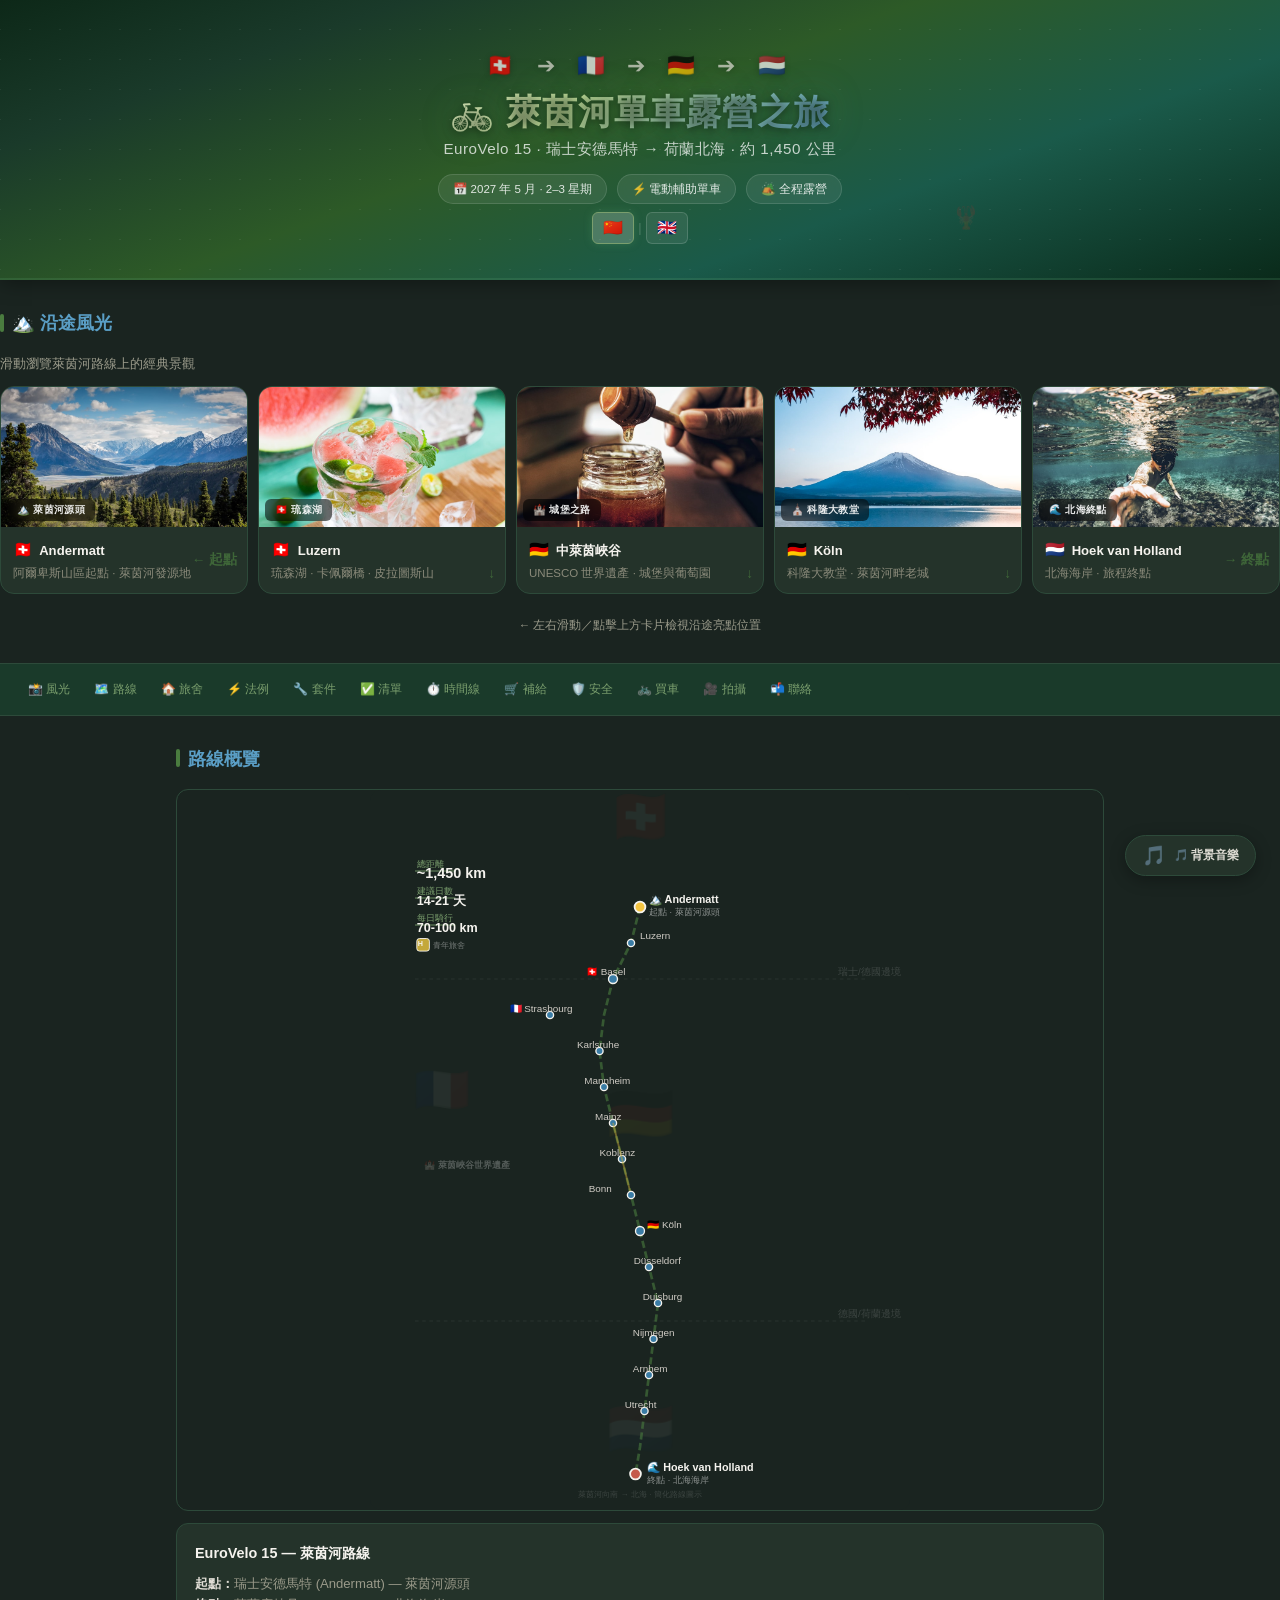
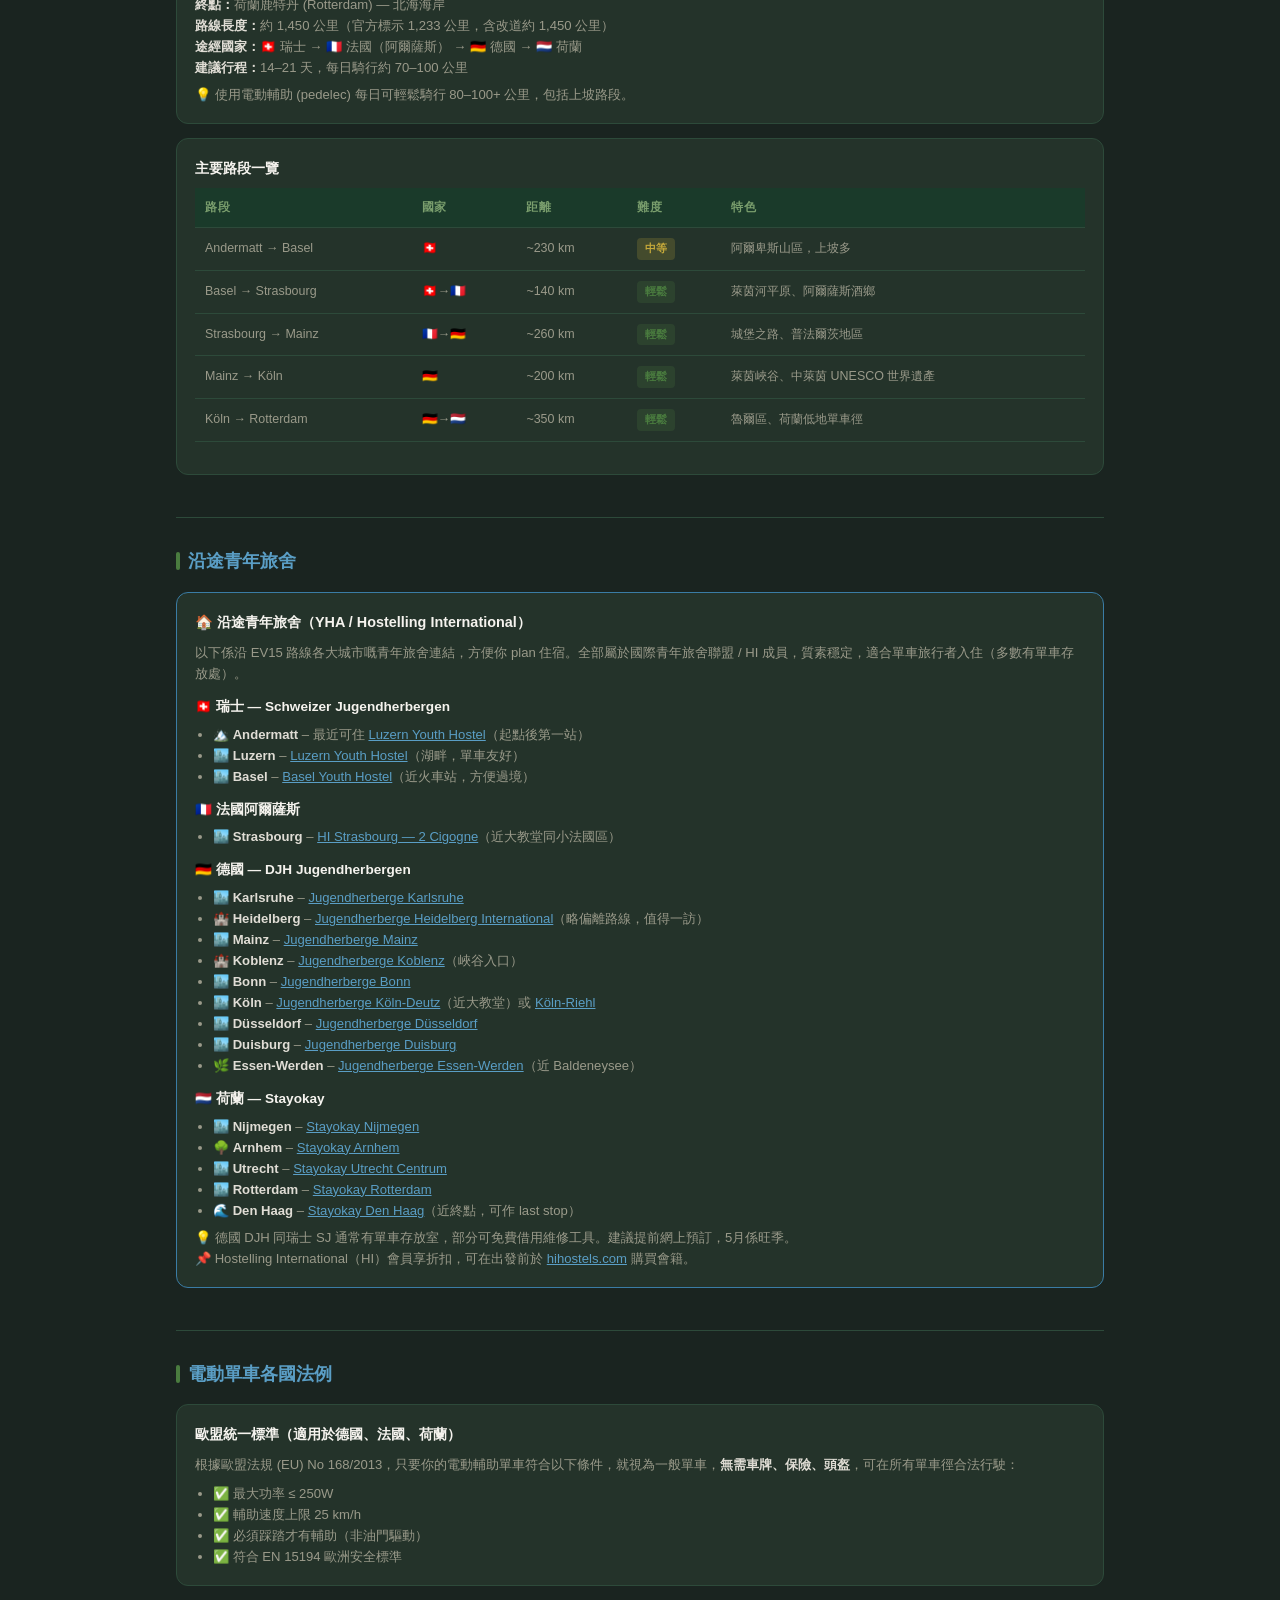
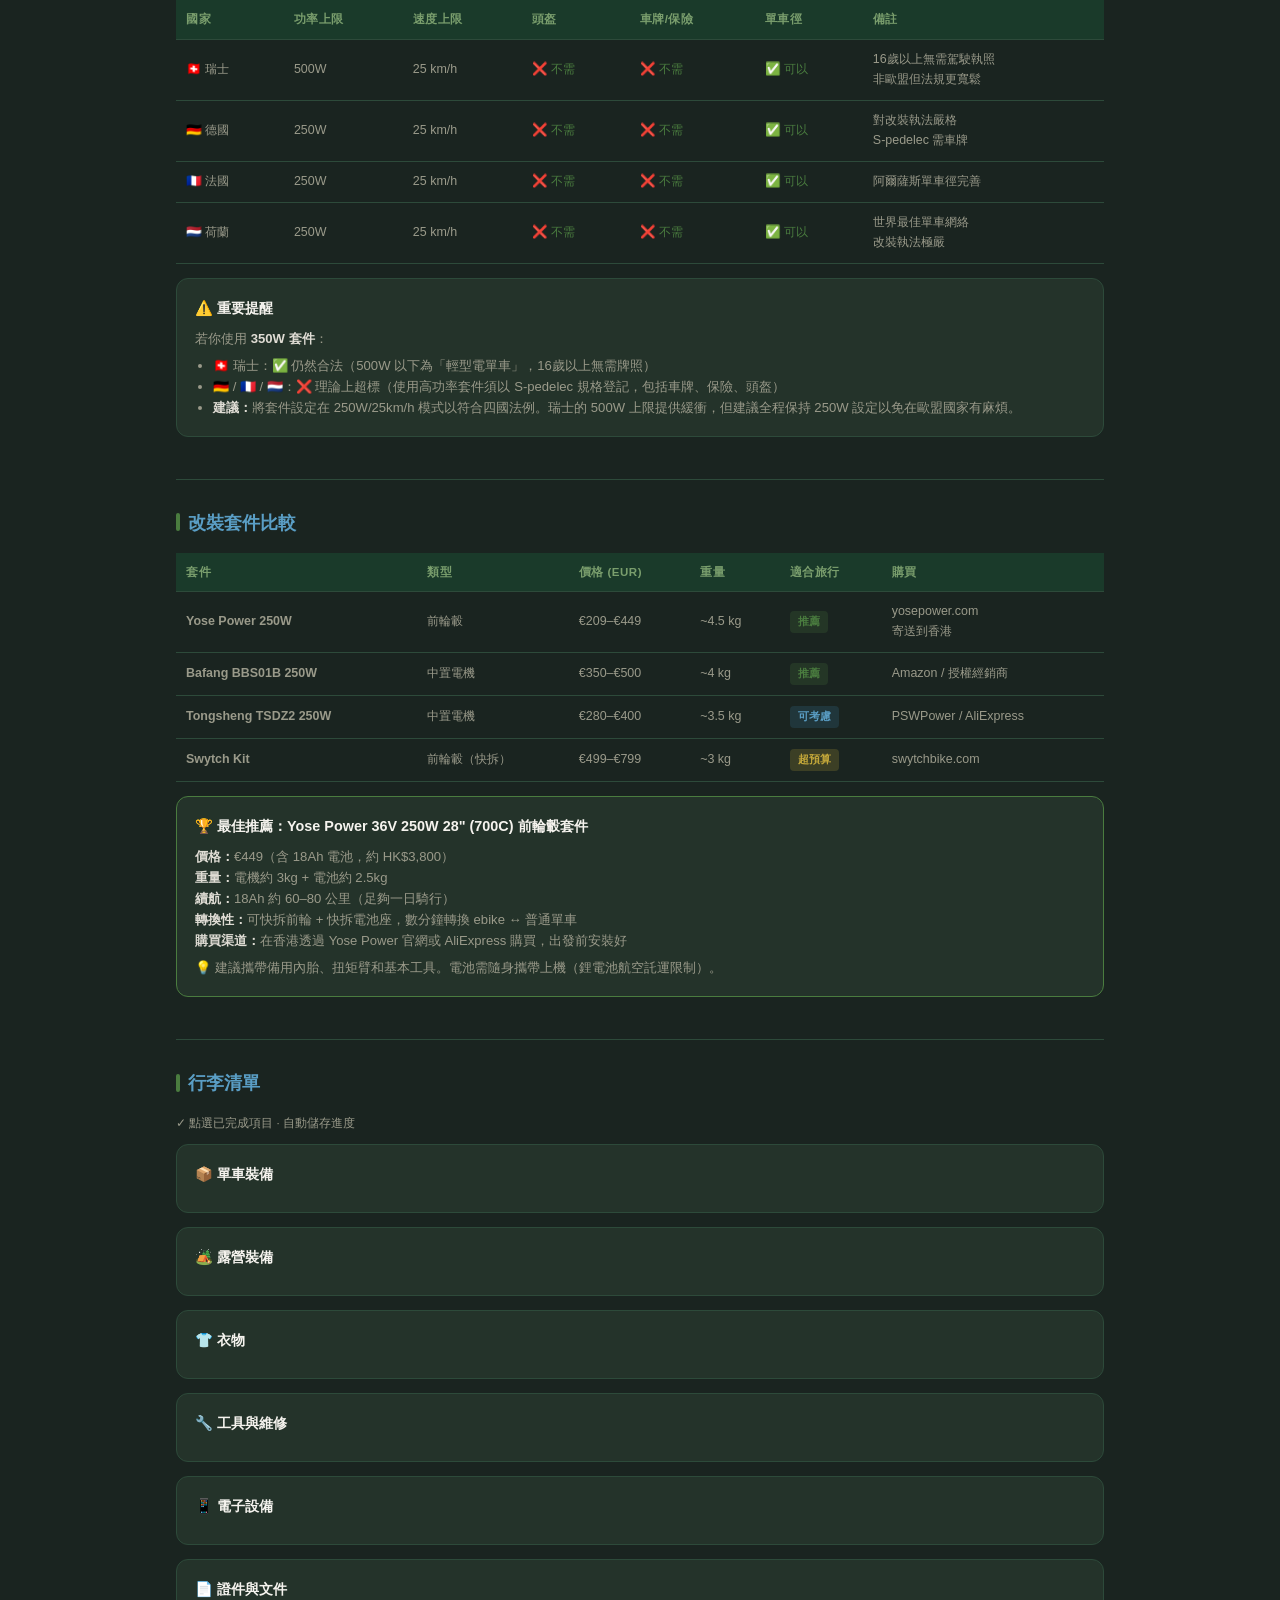
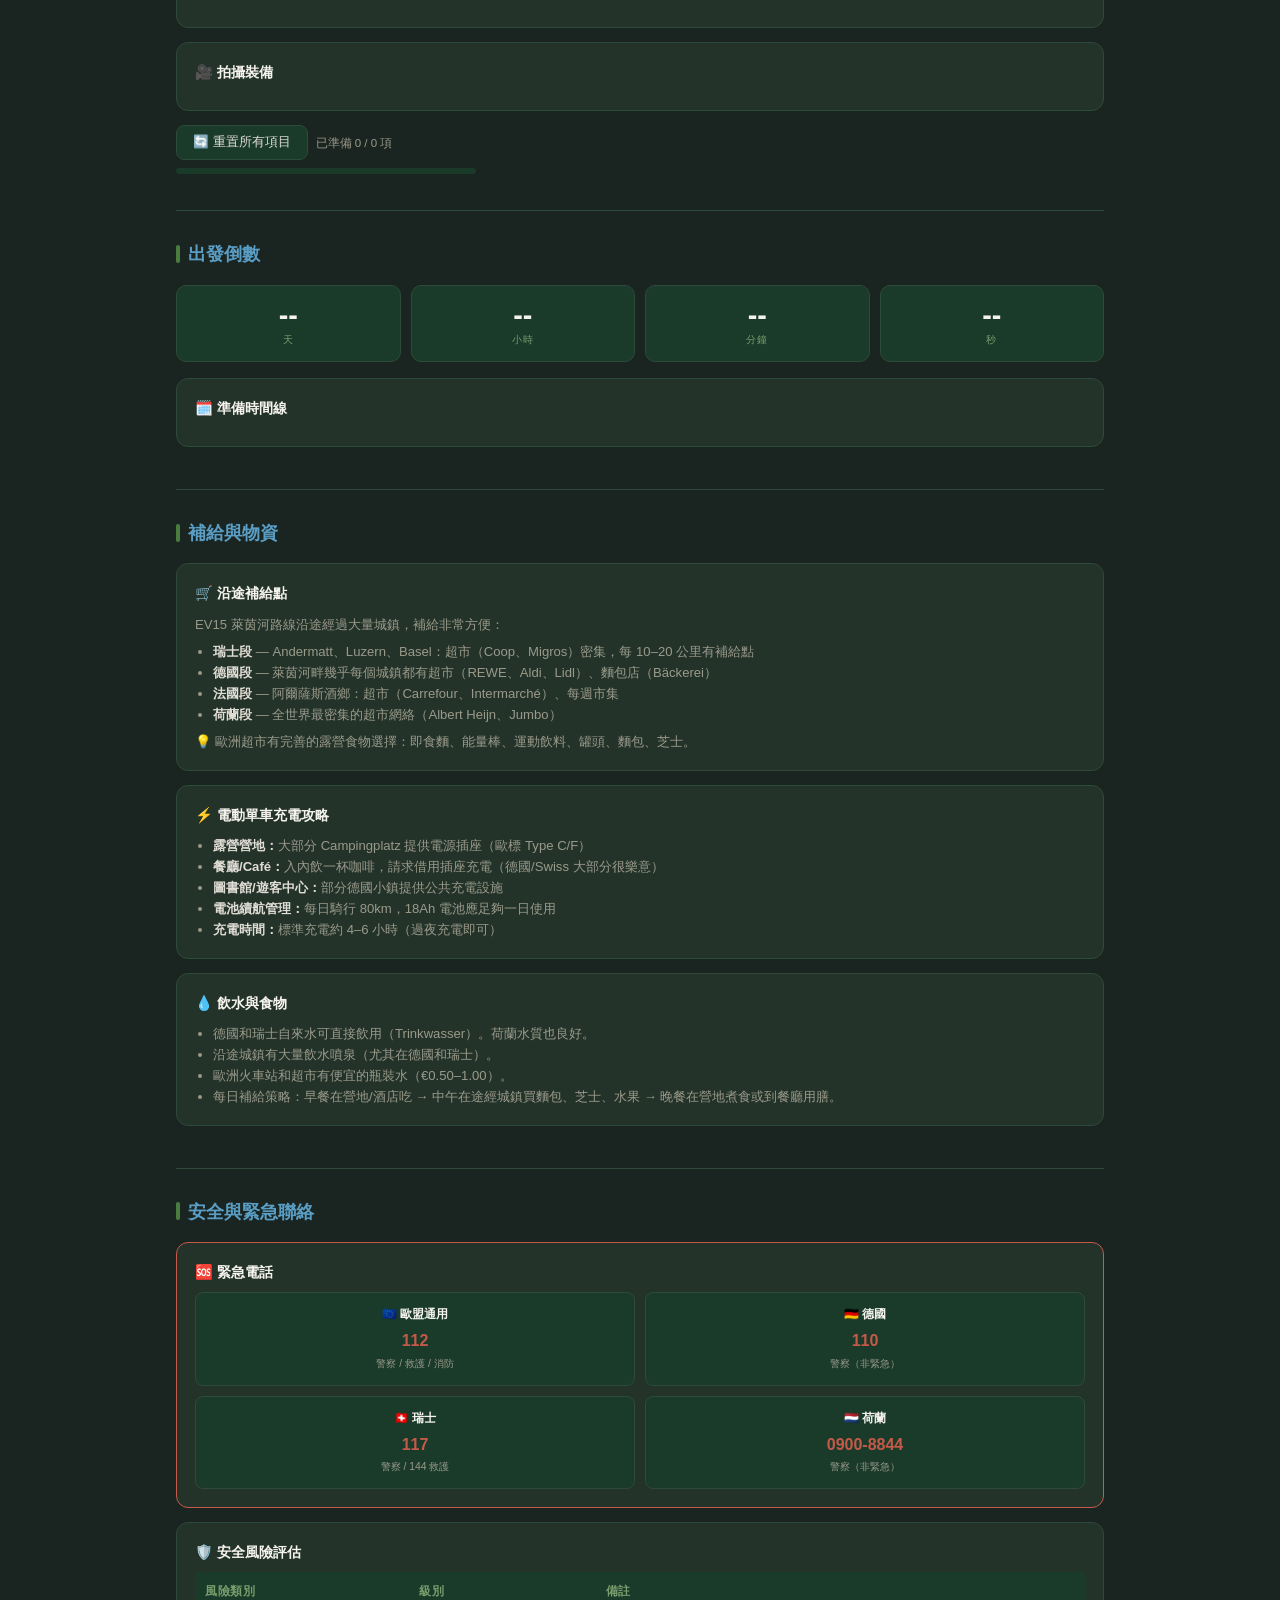
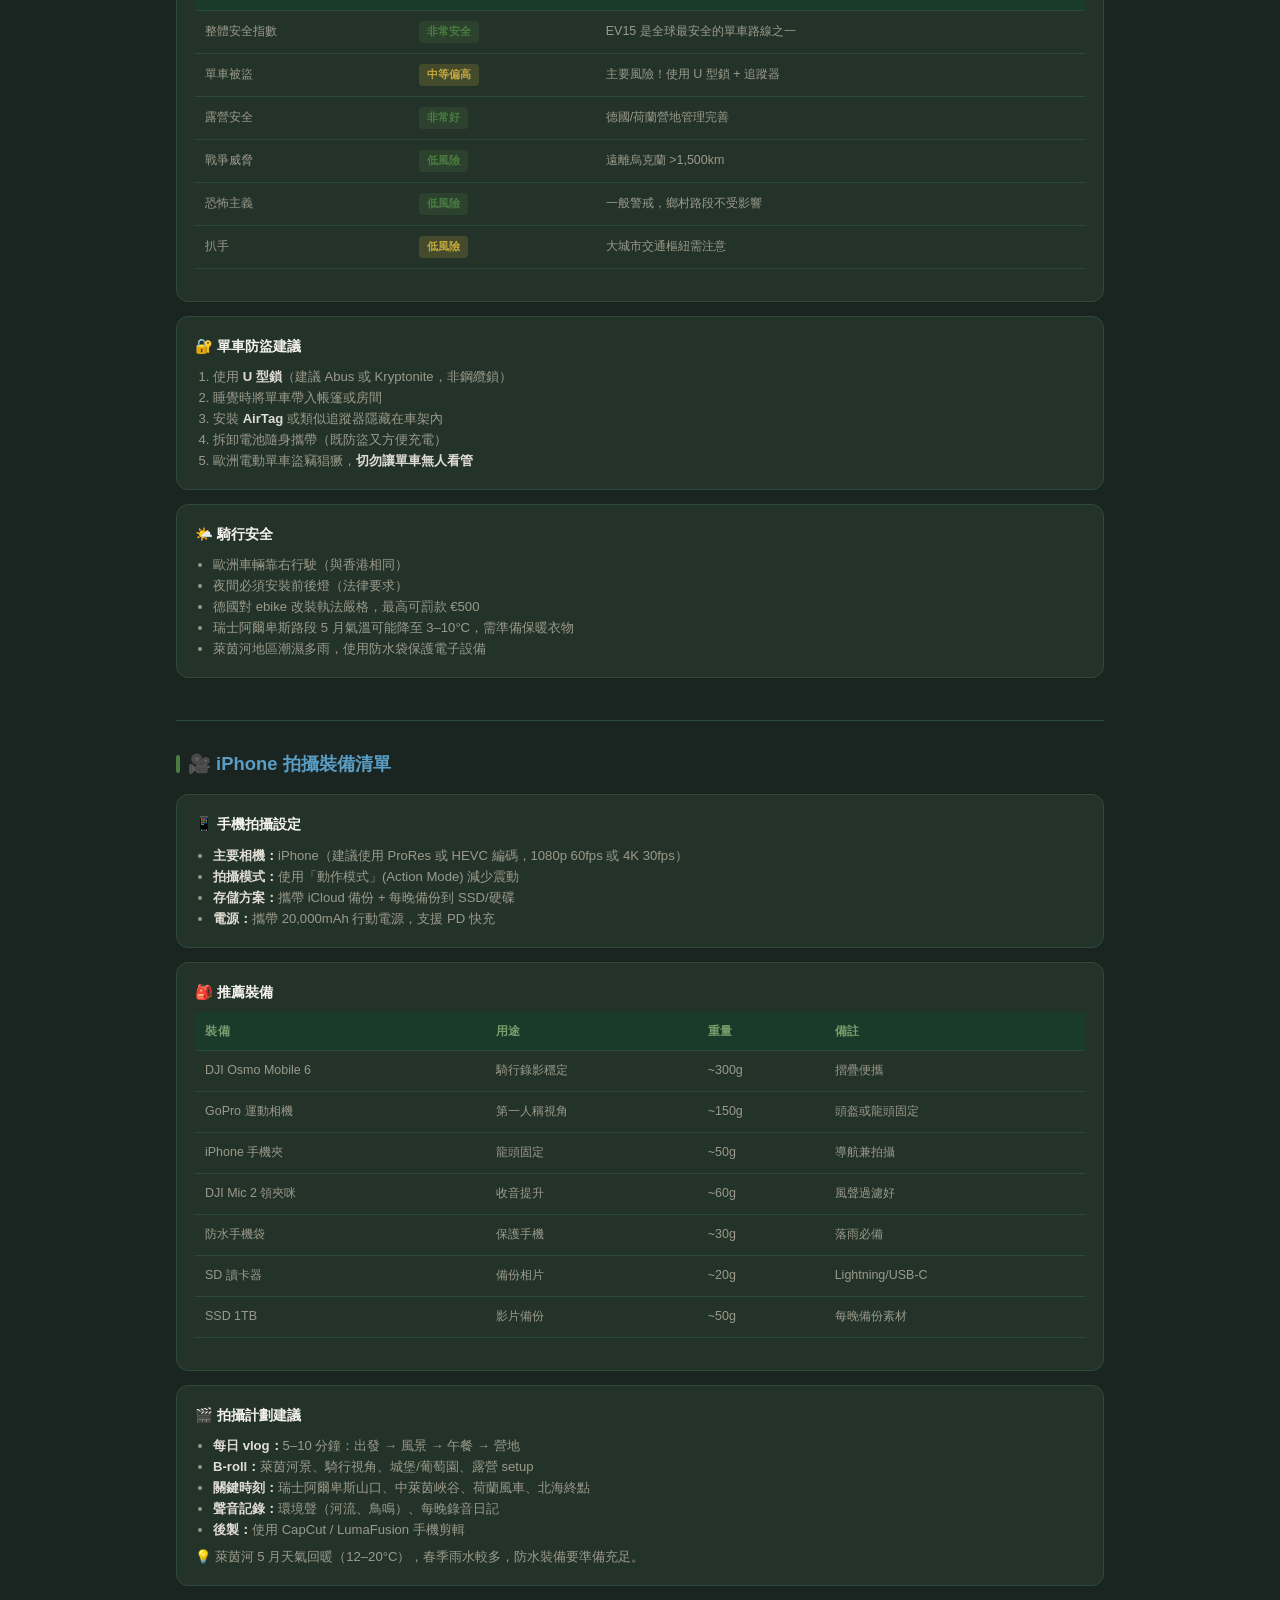
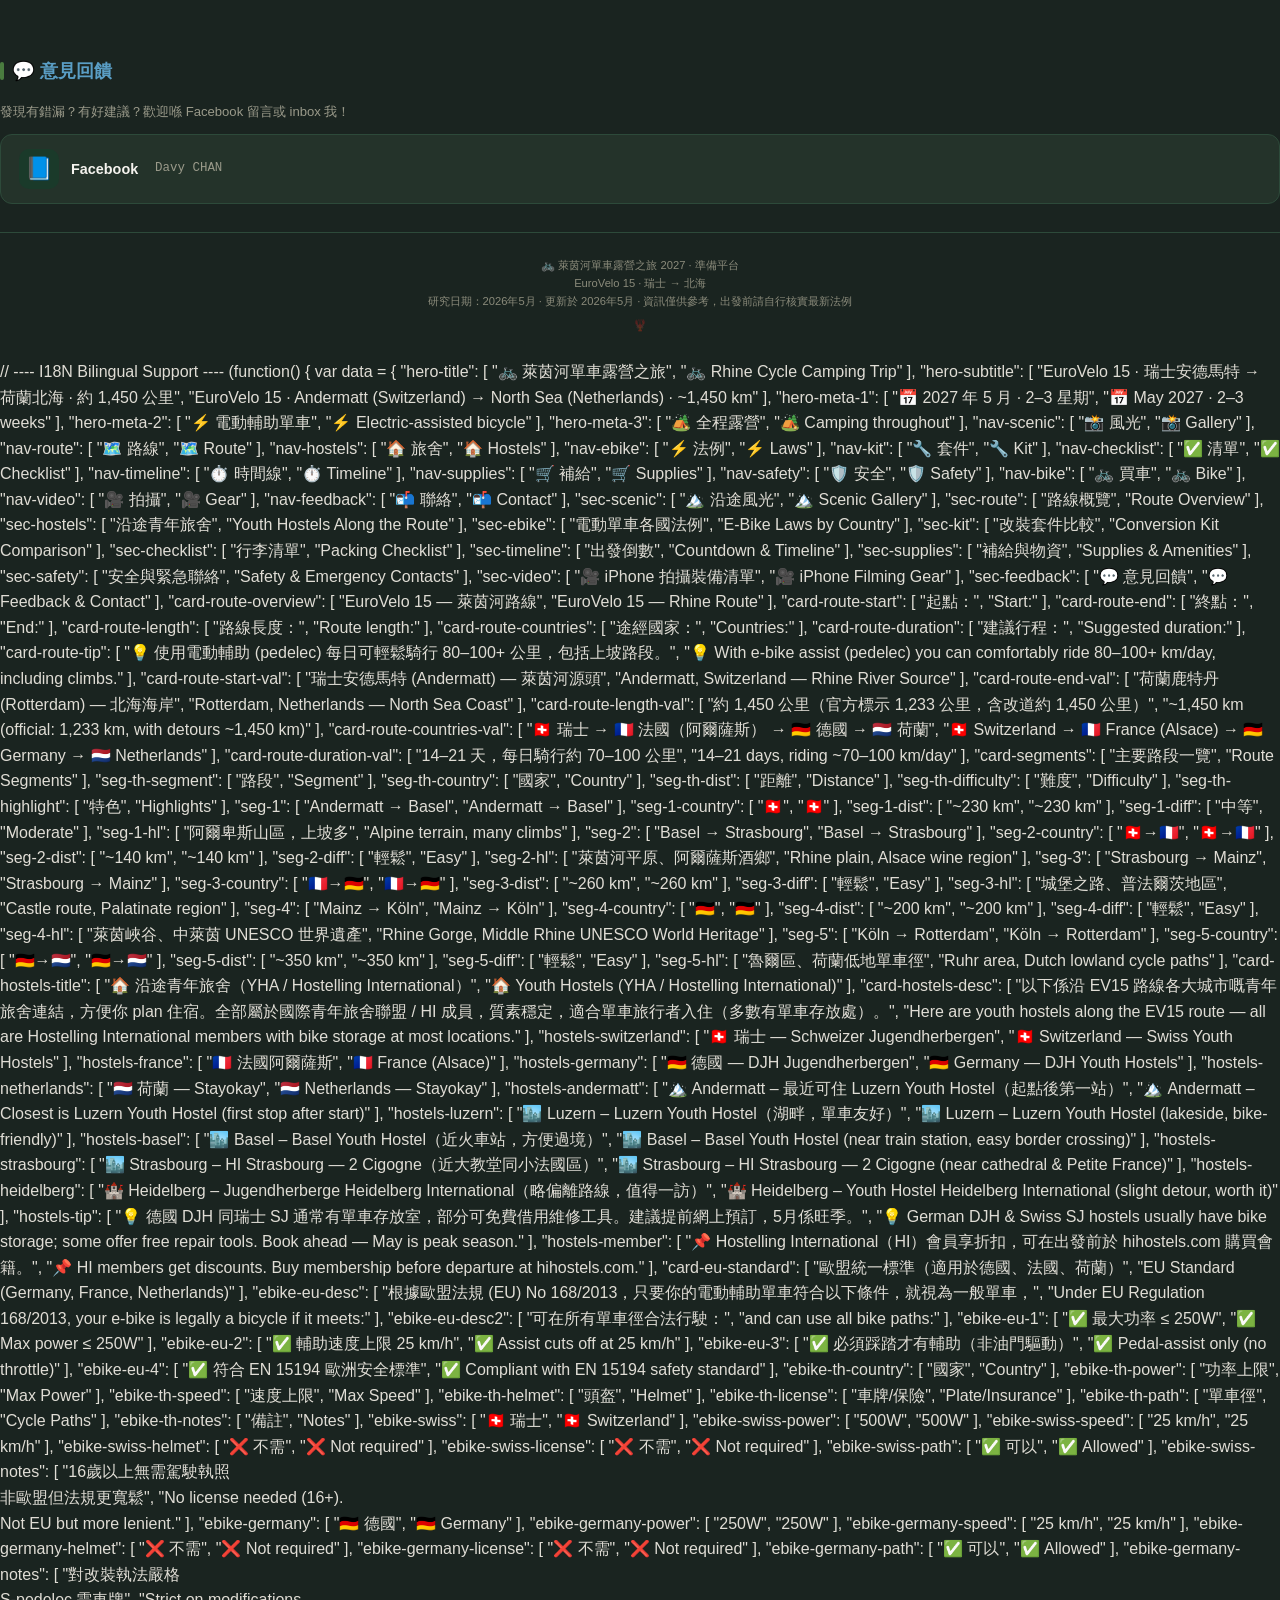
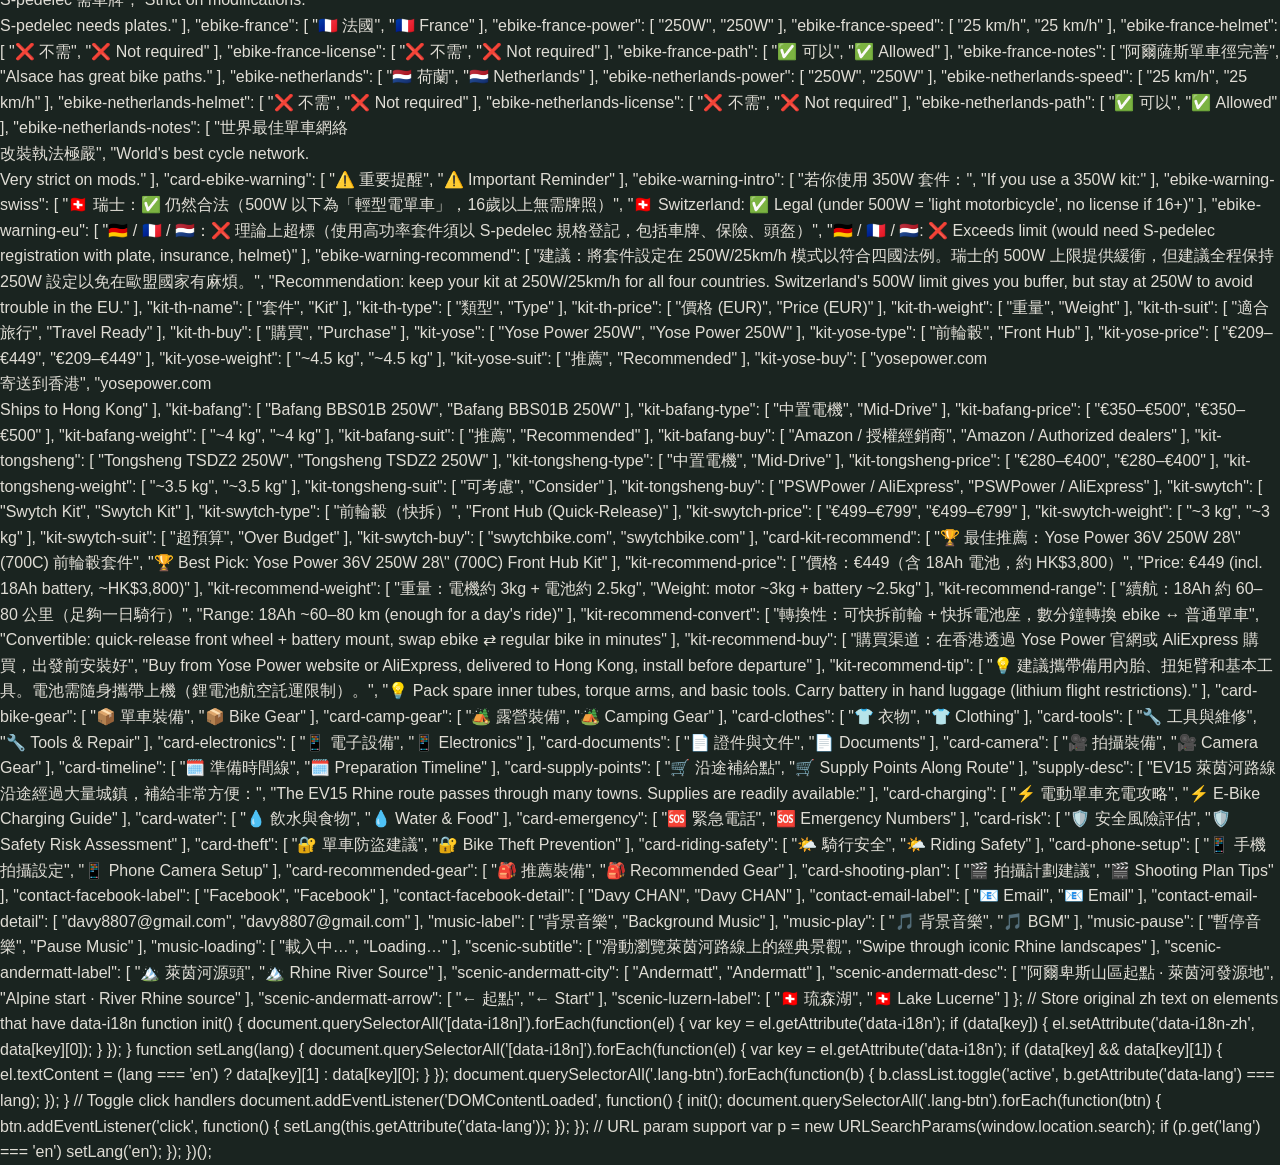
==== commit d60bb46f: "Add Andermatt bike research report page with nav link" ====
--- a/index.html
+++ b/index.html
@@ -116,6 +116,7 @@
     <a href="#timeline" data-i18n="nav-timeline">⏱️ 時間線</a>
     <a href="#supplies" data-i18n="nav-supplies">🛒 補給</a>
     <a href="#safety" data-i18n="nav-safety">🛡️ 安全</a>
+    <a href="bike-research.html" data-i18n="nav-bike">🚲 買車</a>
     <a href="#video" data-i18n="nav-video">🎥 拍攝</a>
     <a href="#feedback" data-i18n="nav-feedback">📬 聯絡</a>
   </div>
@@ -1223,6 +1224,10 @@
 "🛡️ 安全",
 "🛡️ Safety"
 ],
+"nav-bike": [
+"🚲 買車",
+"🚲 Bike"
+],
 "nav-video": [
 "🎥 拍攝",
 "🎥 Gear"
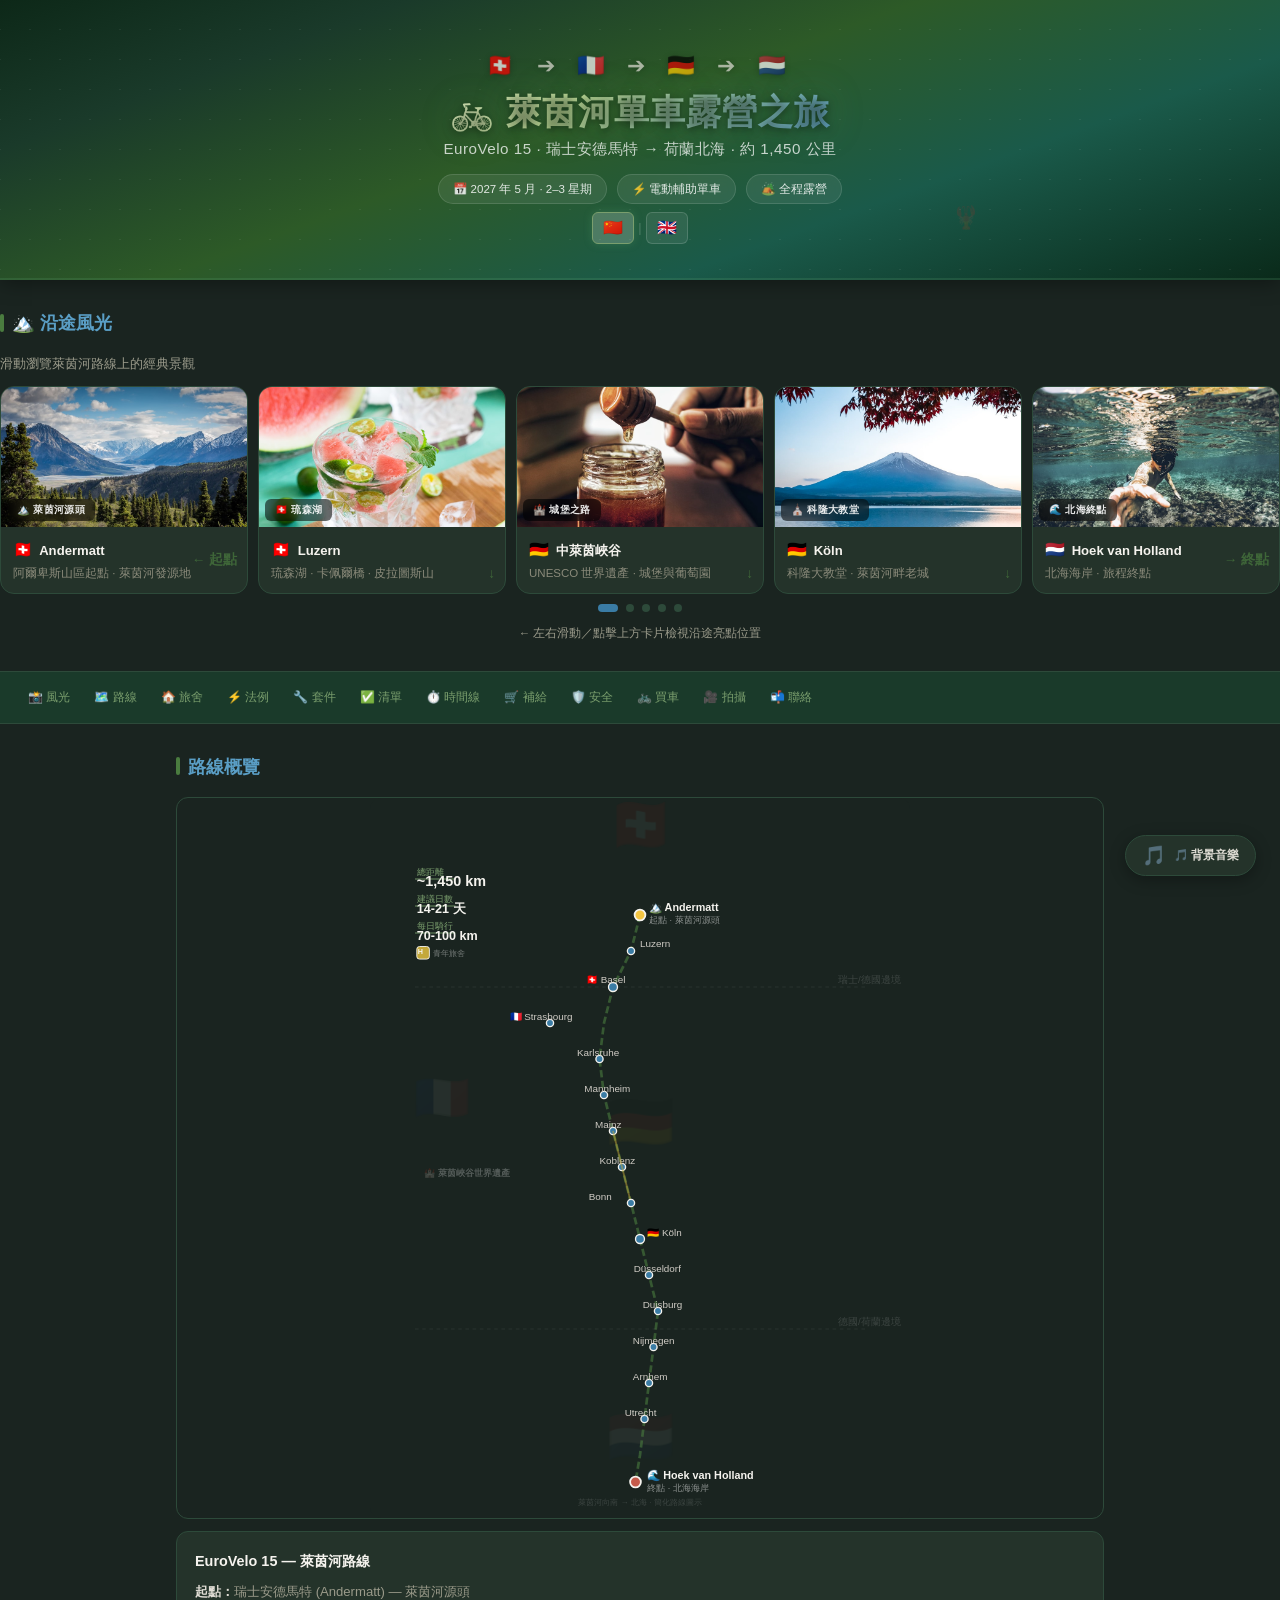
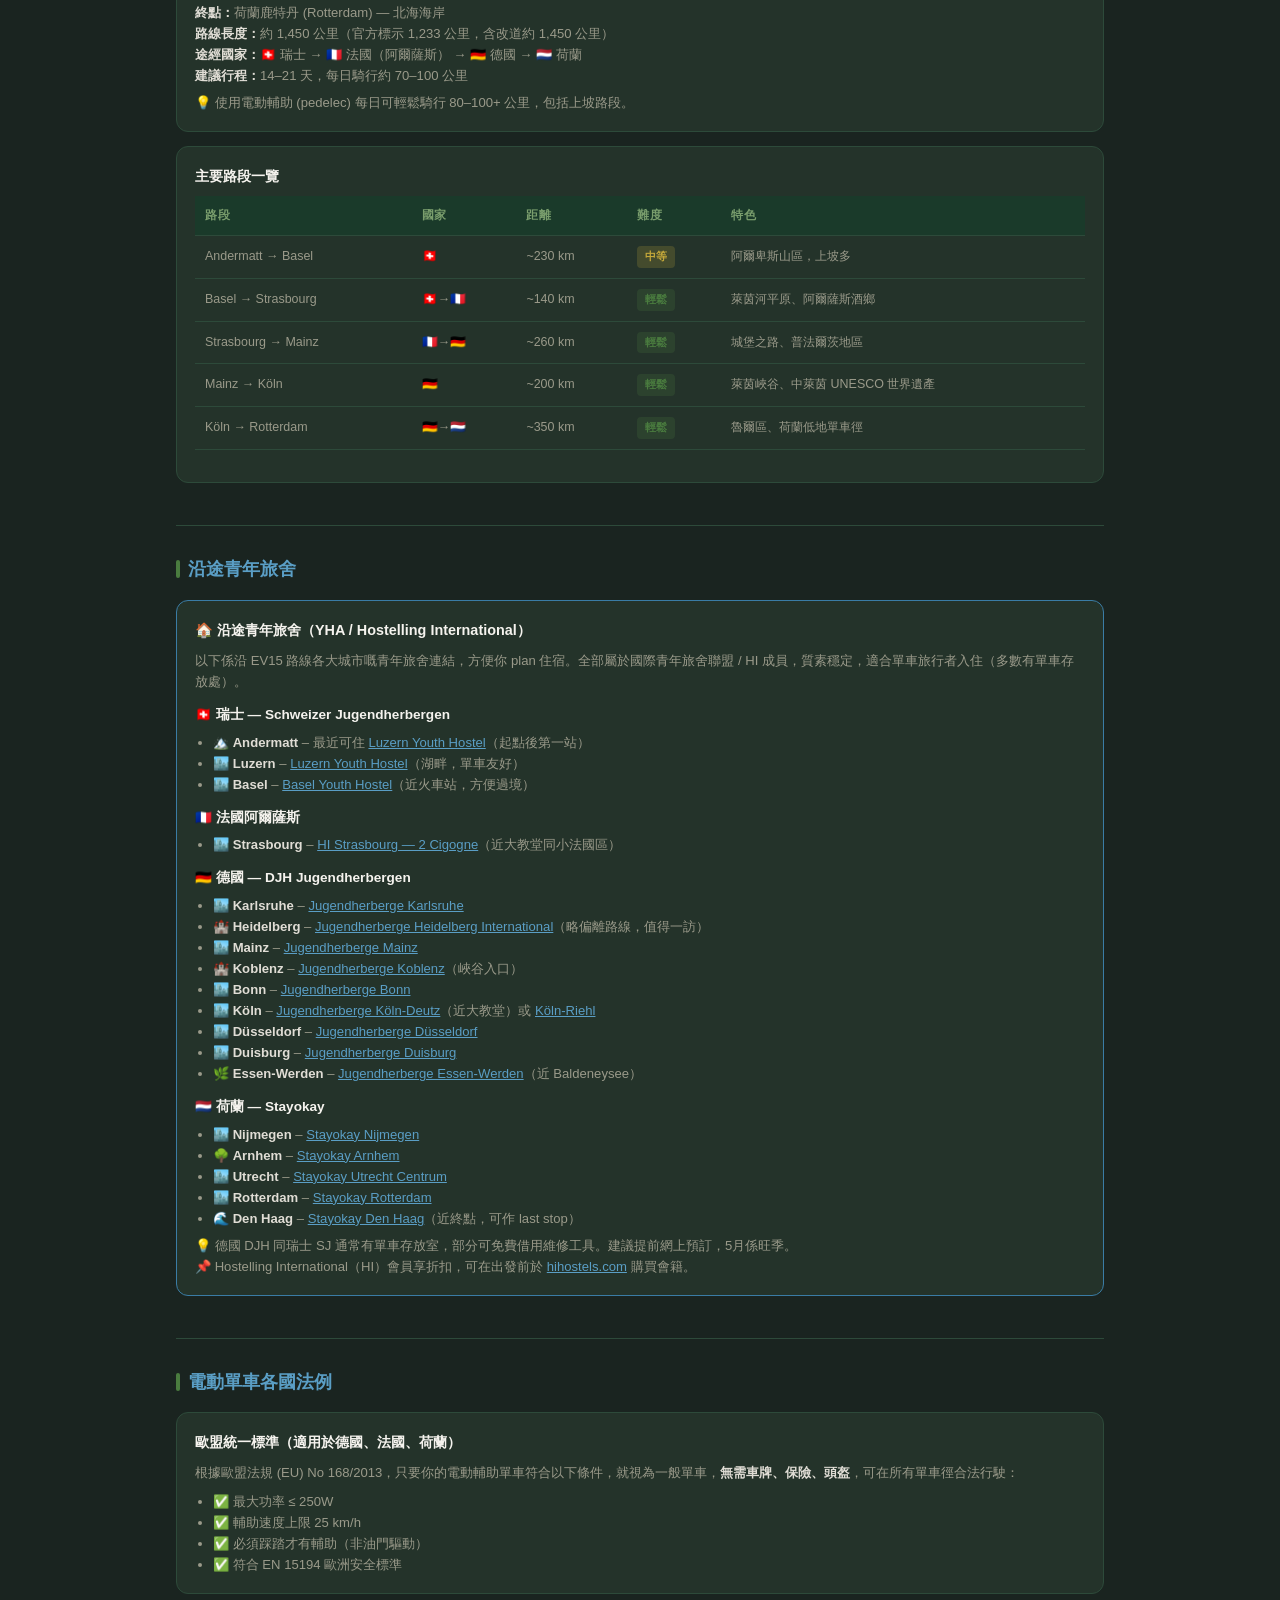
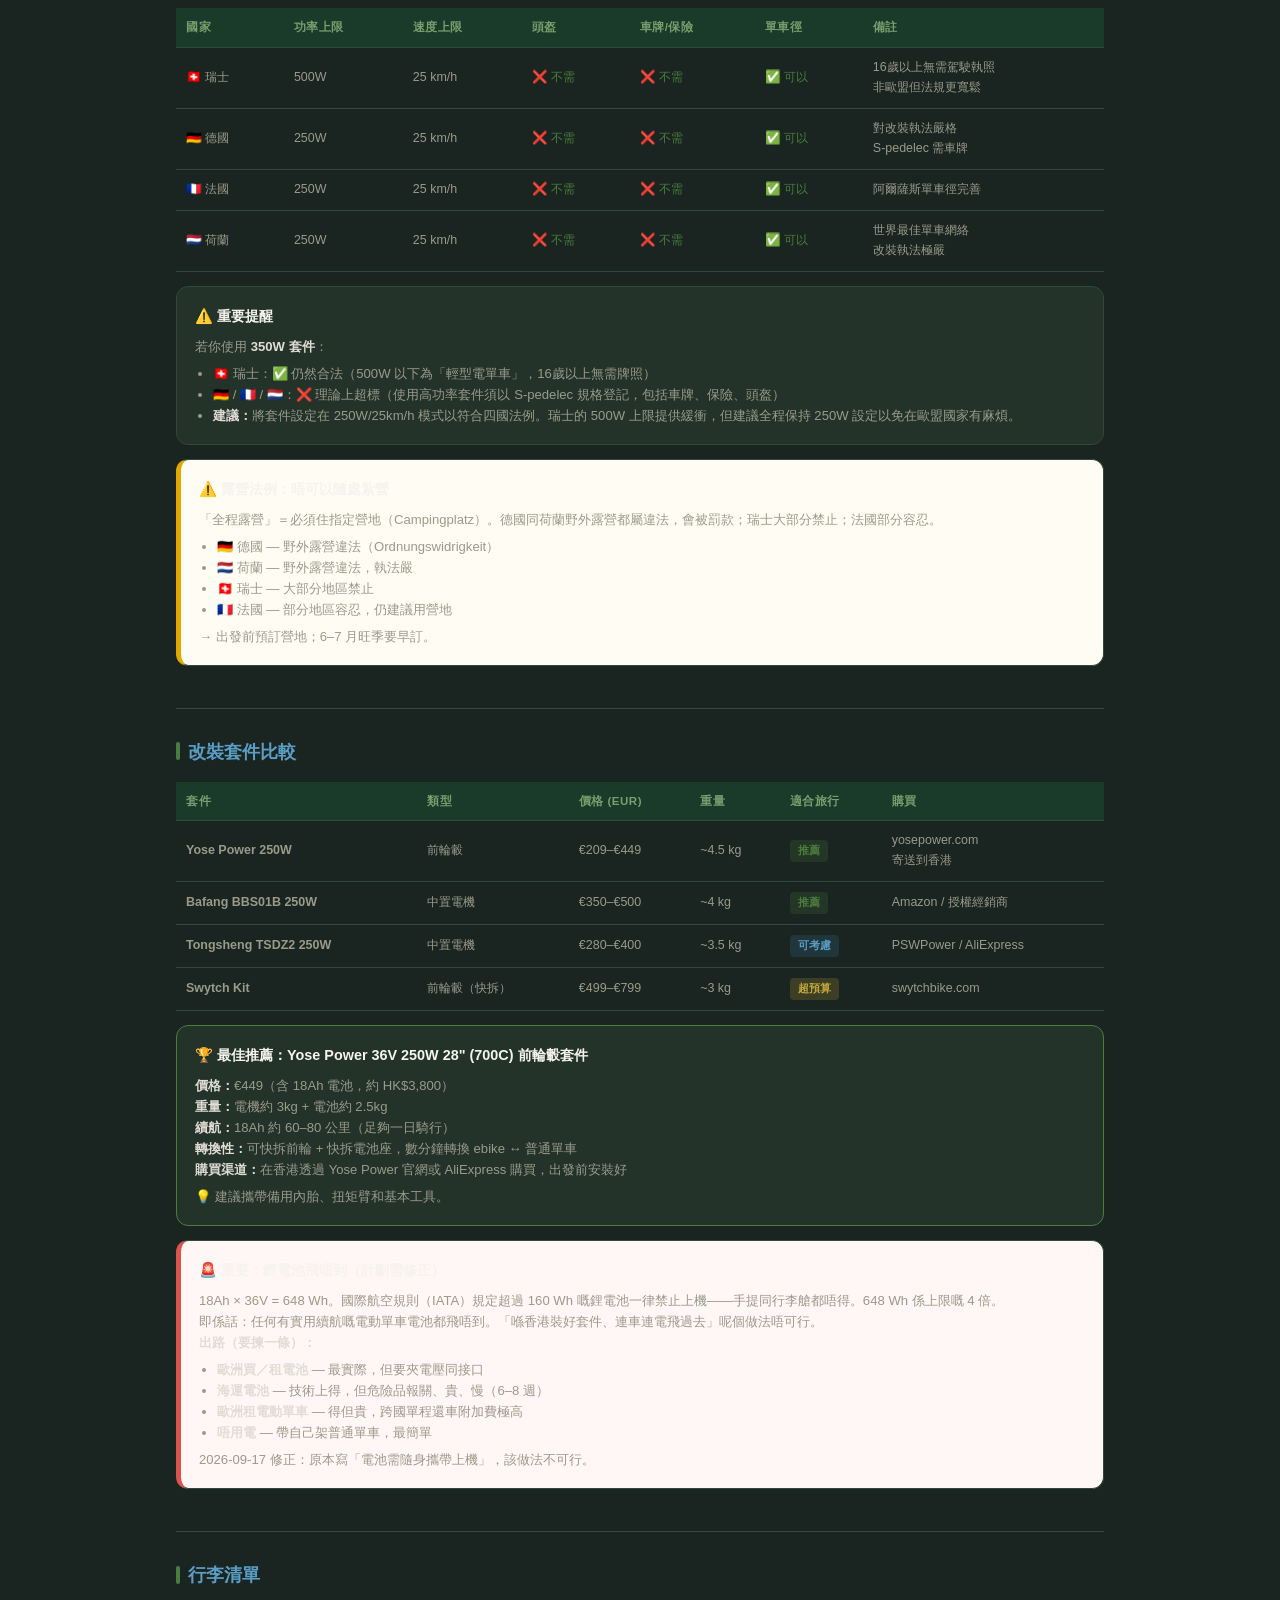
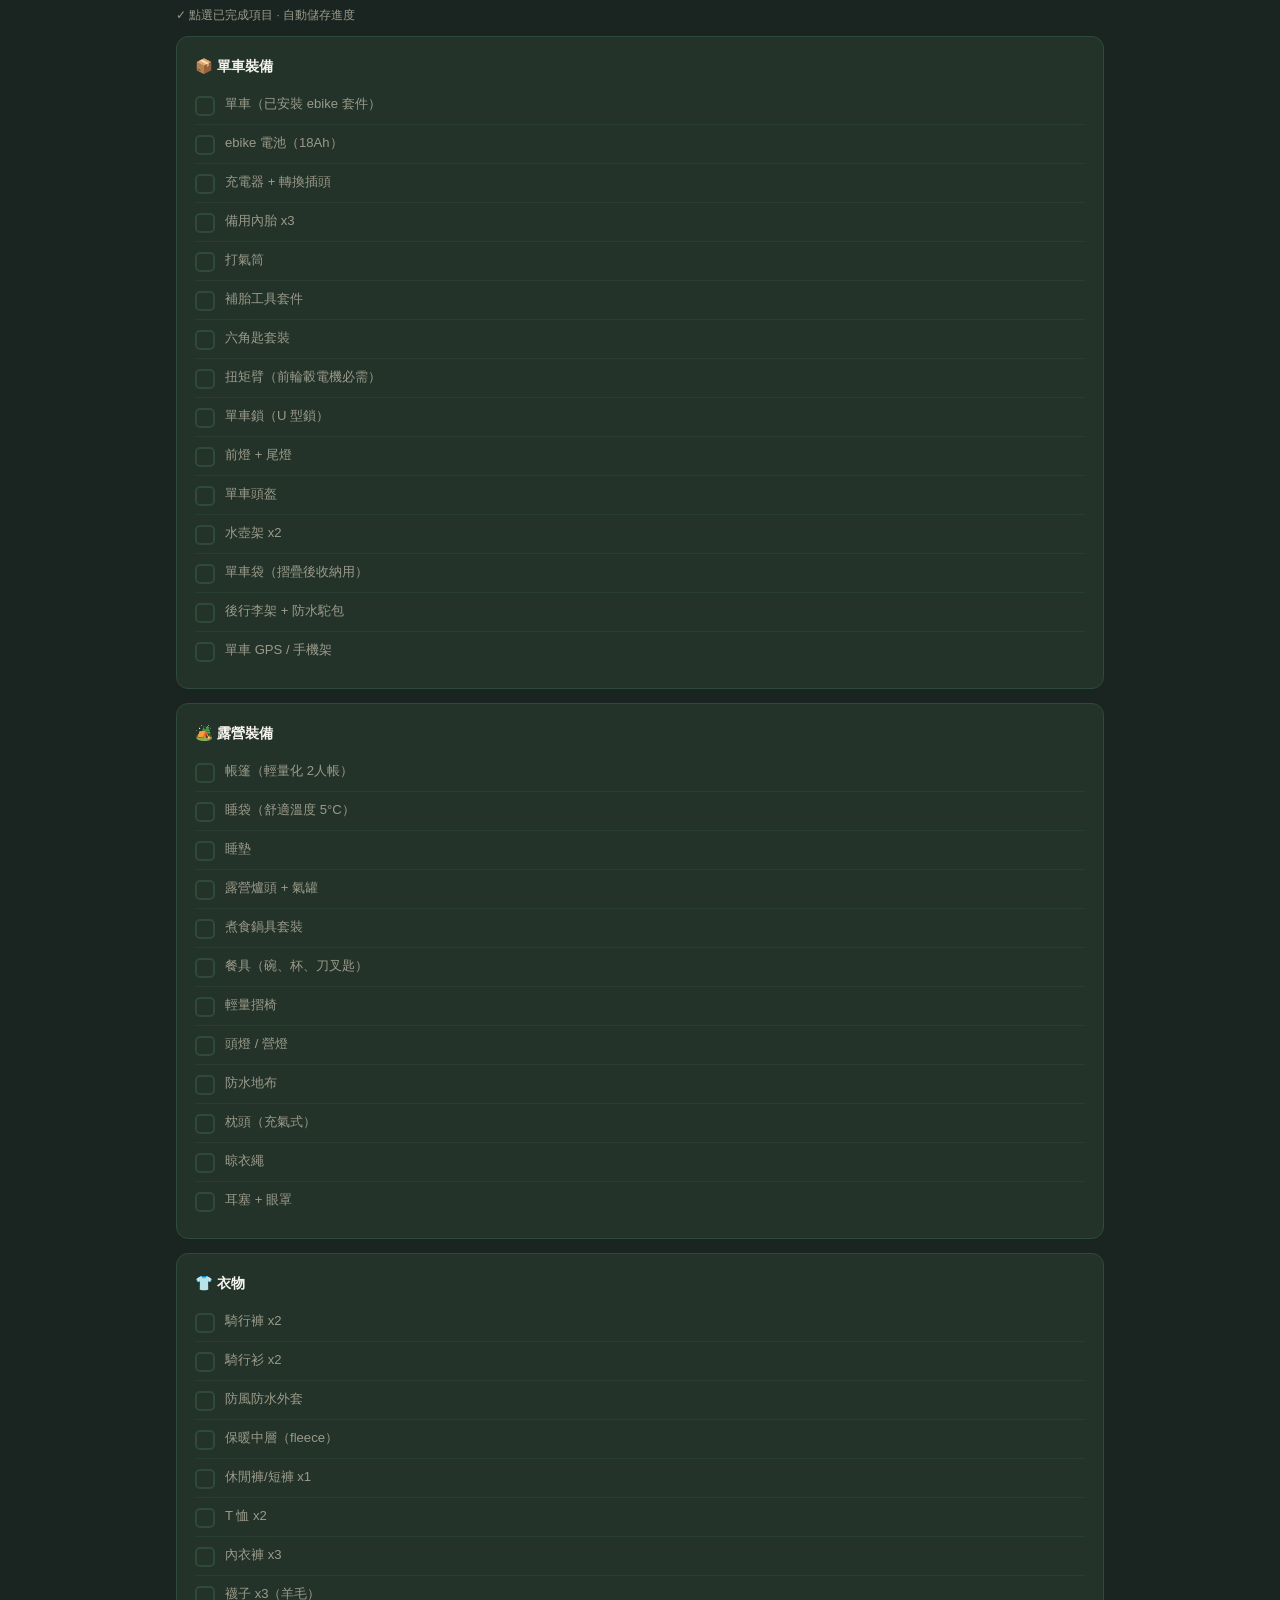
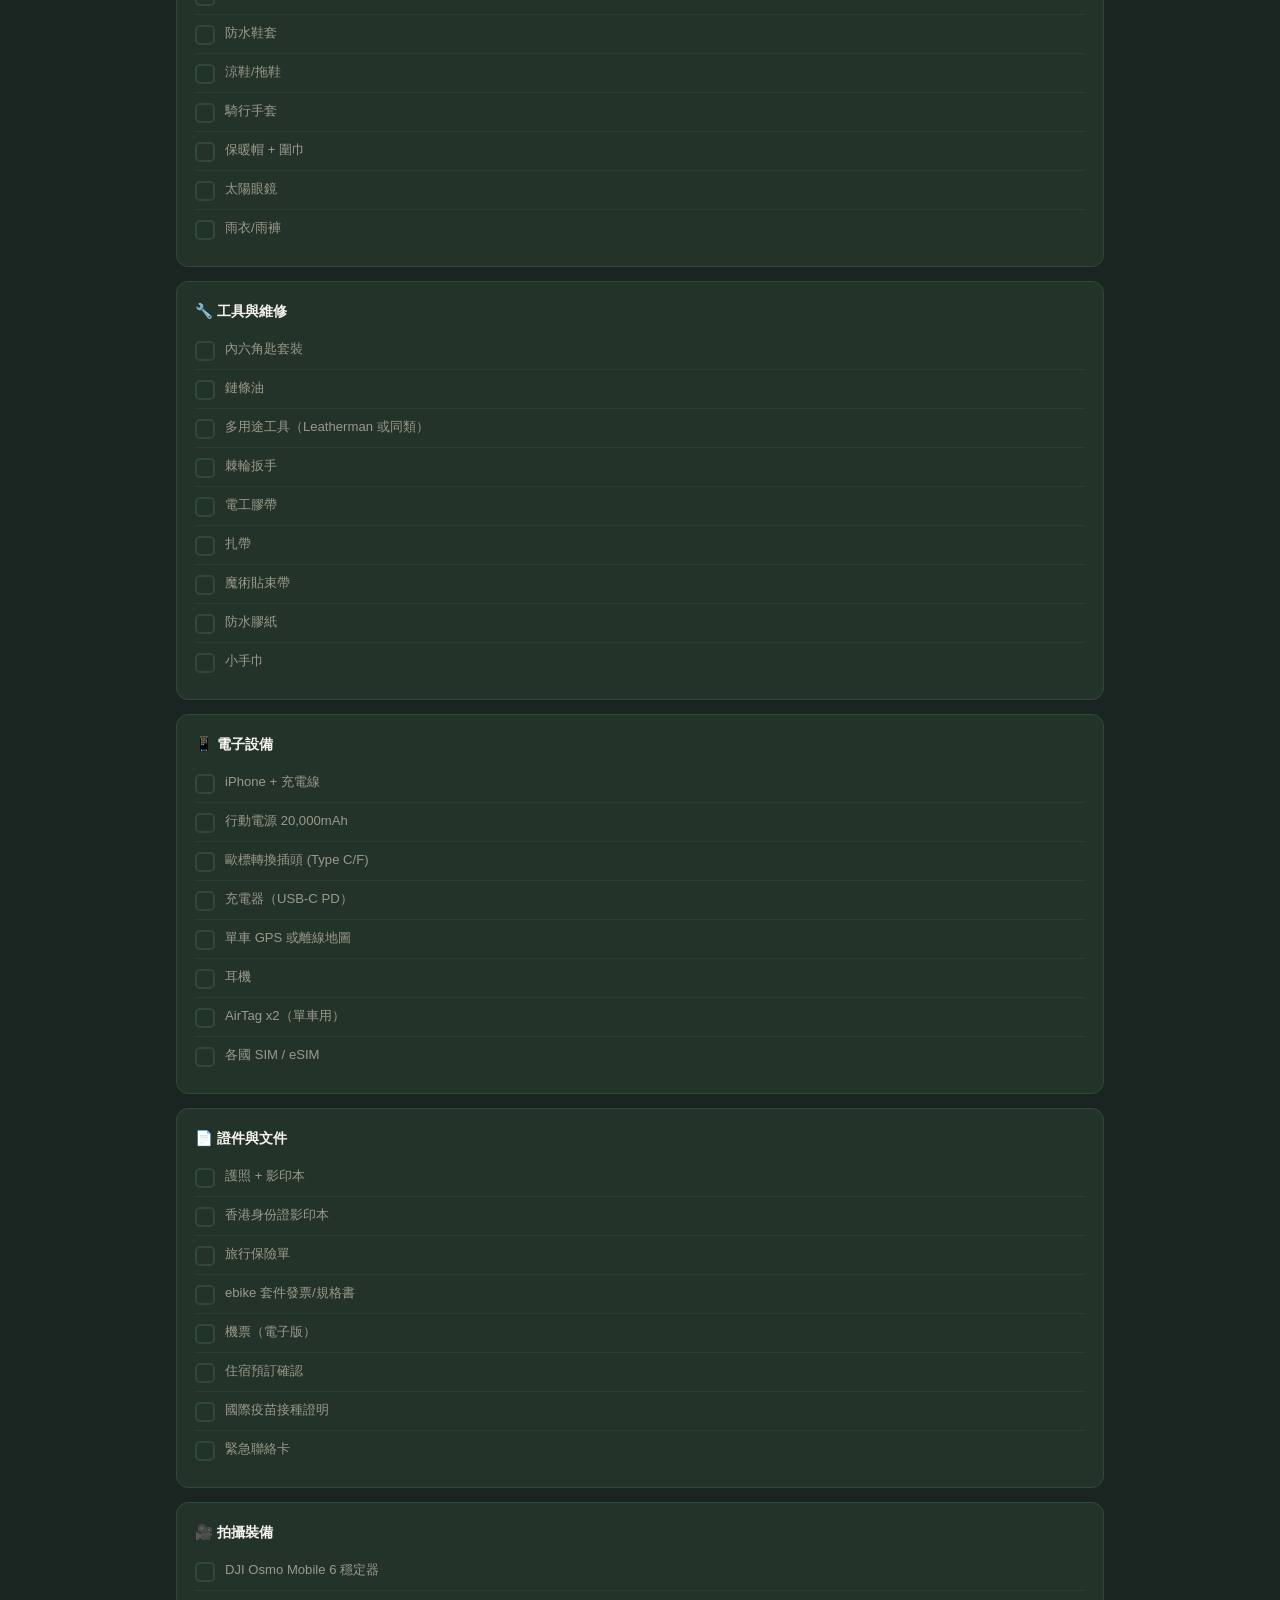
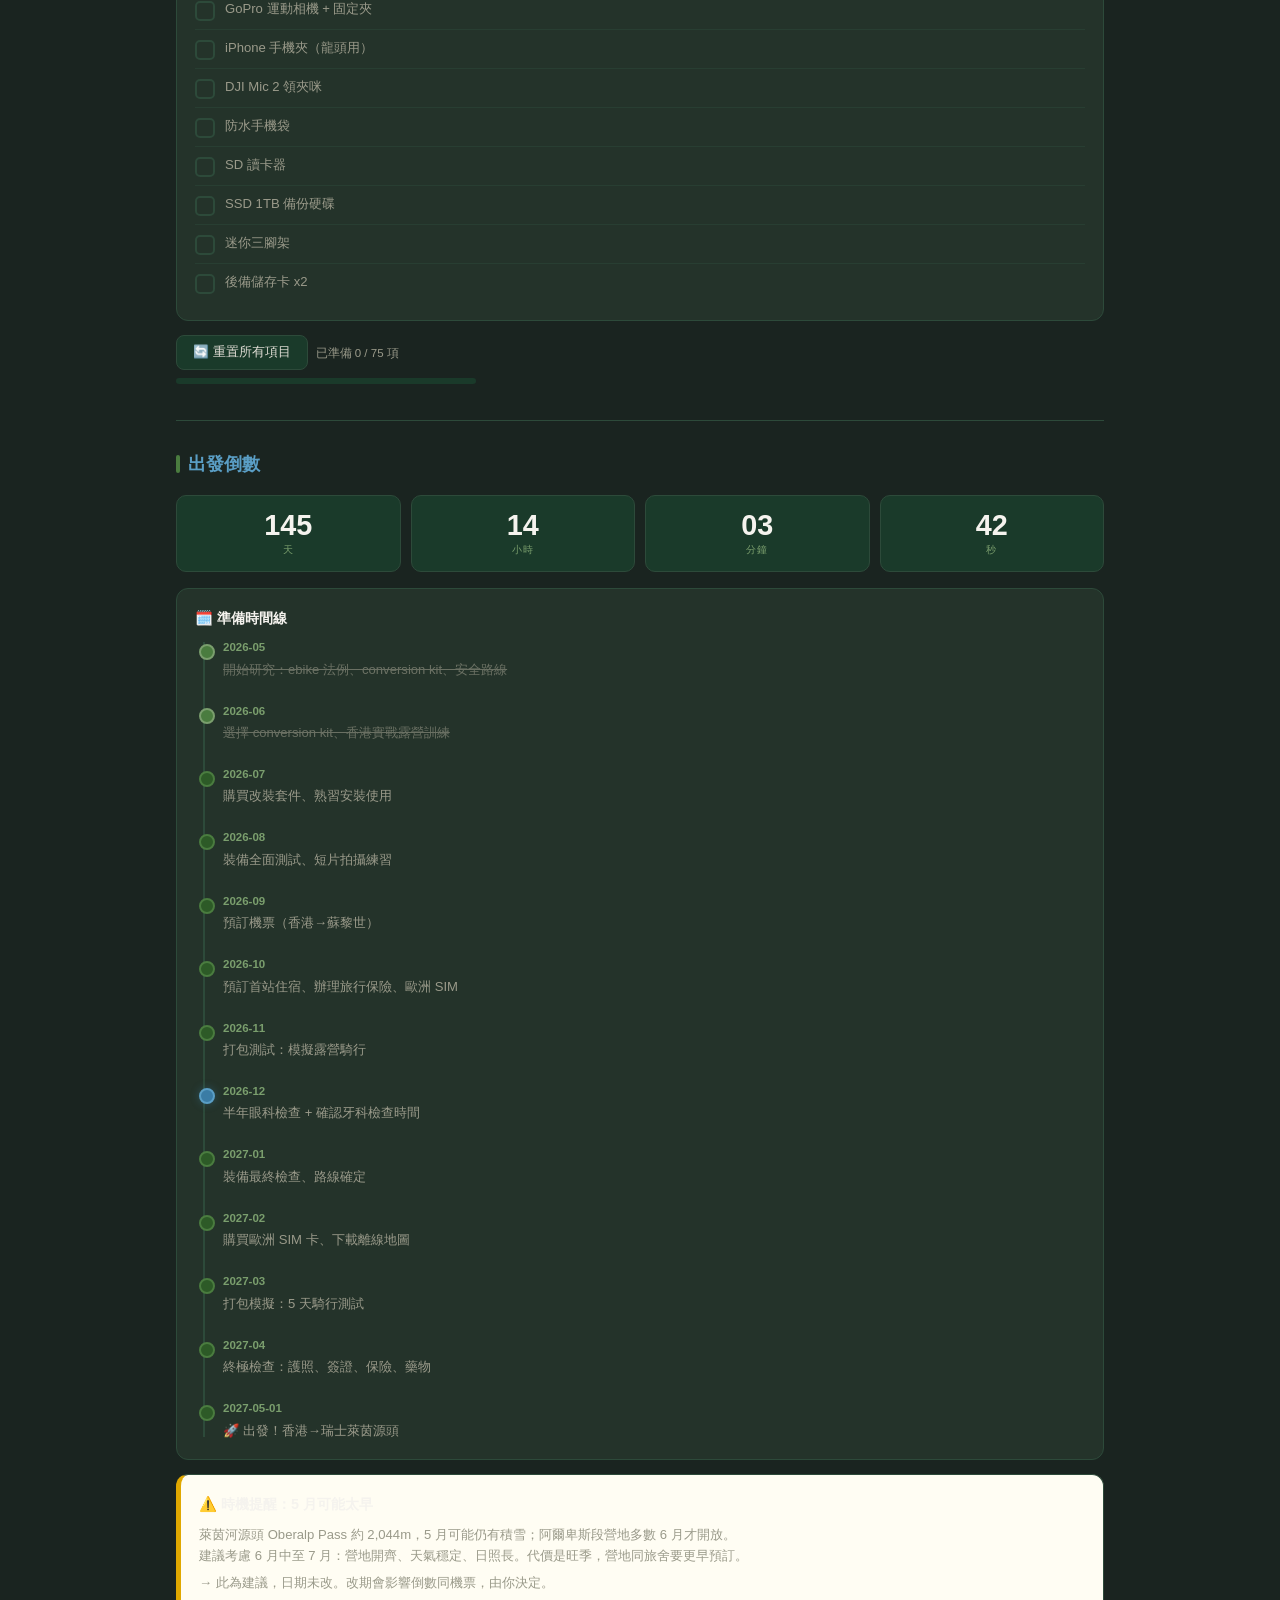
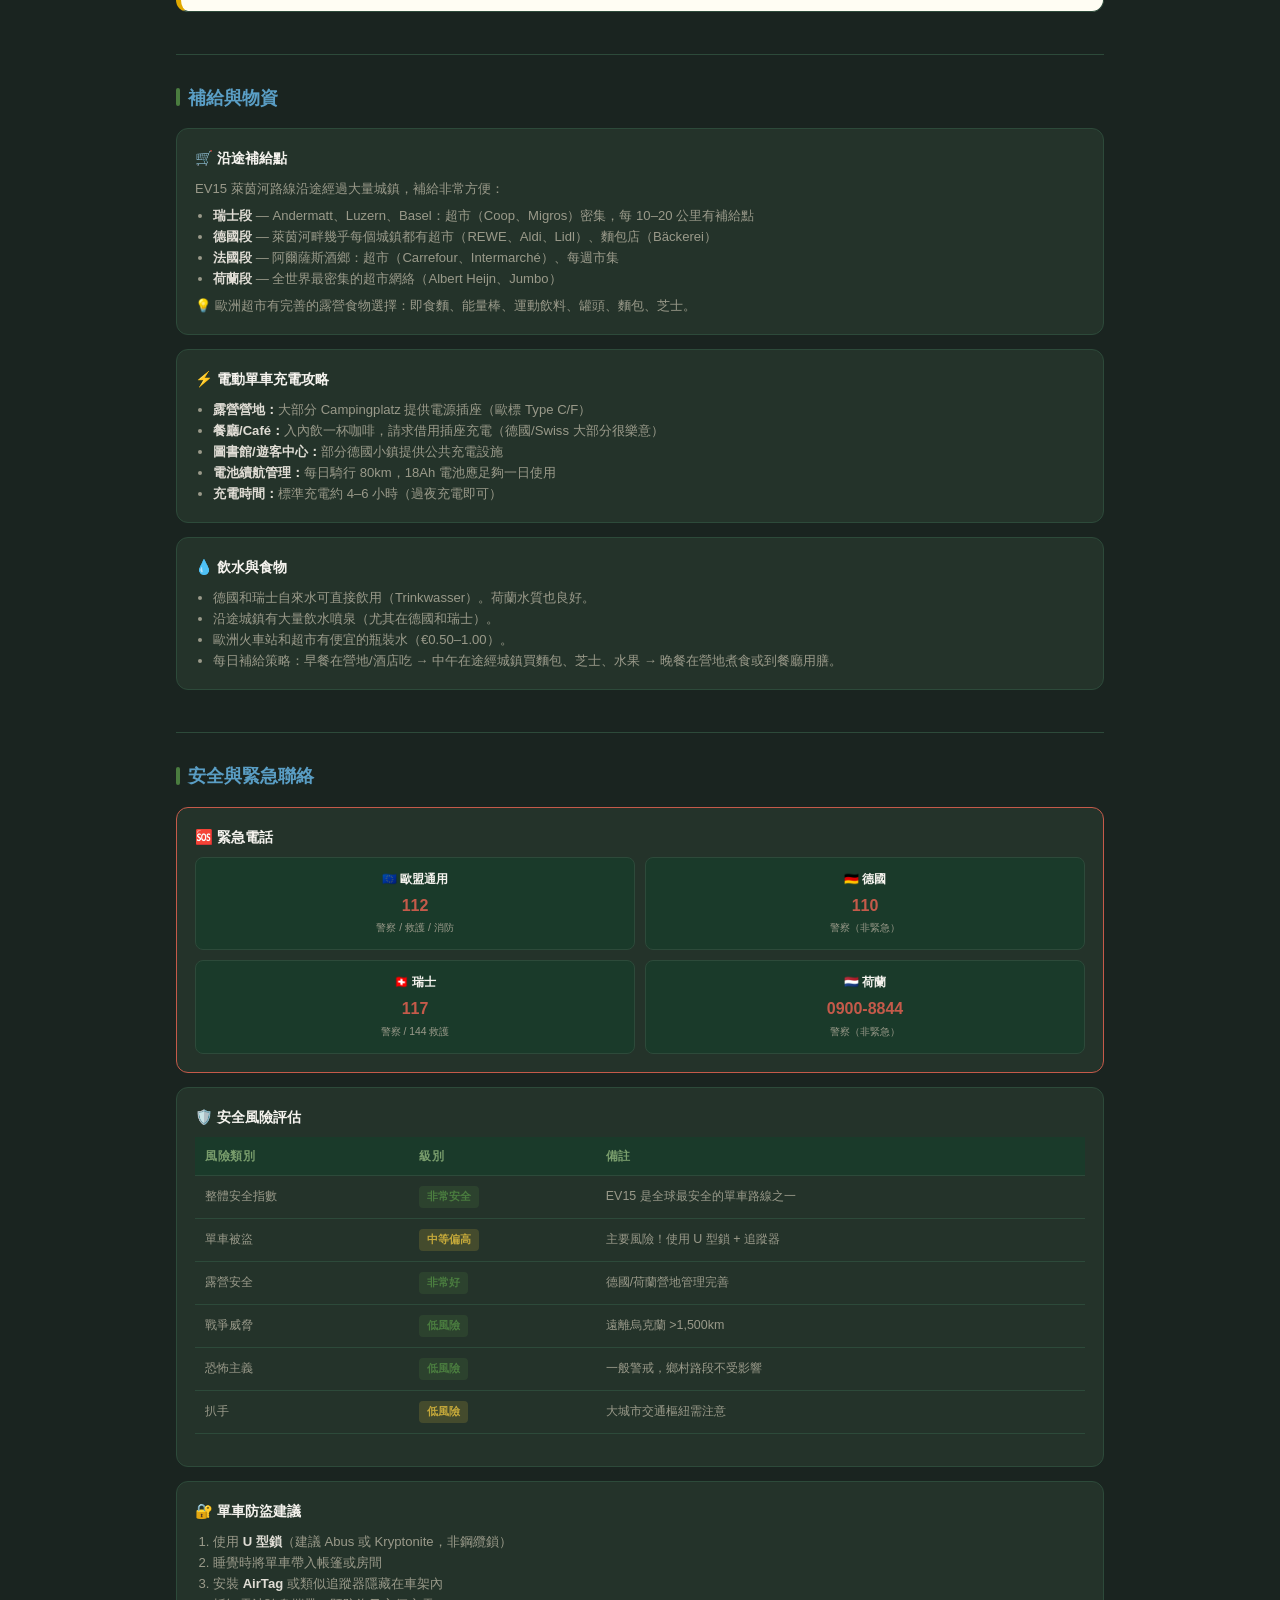
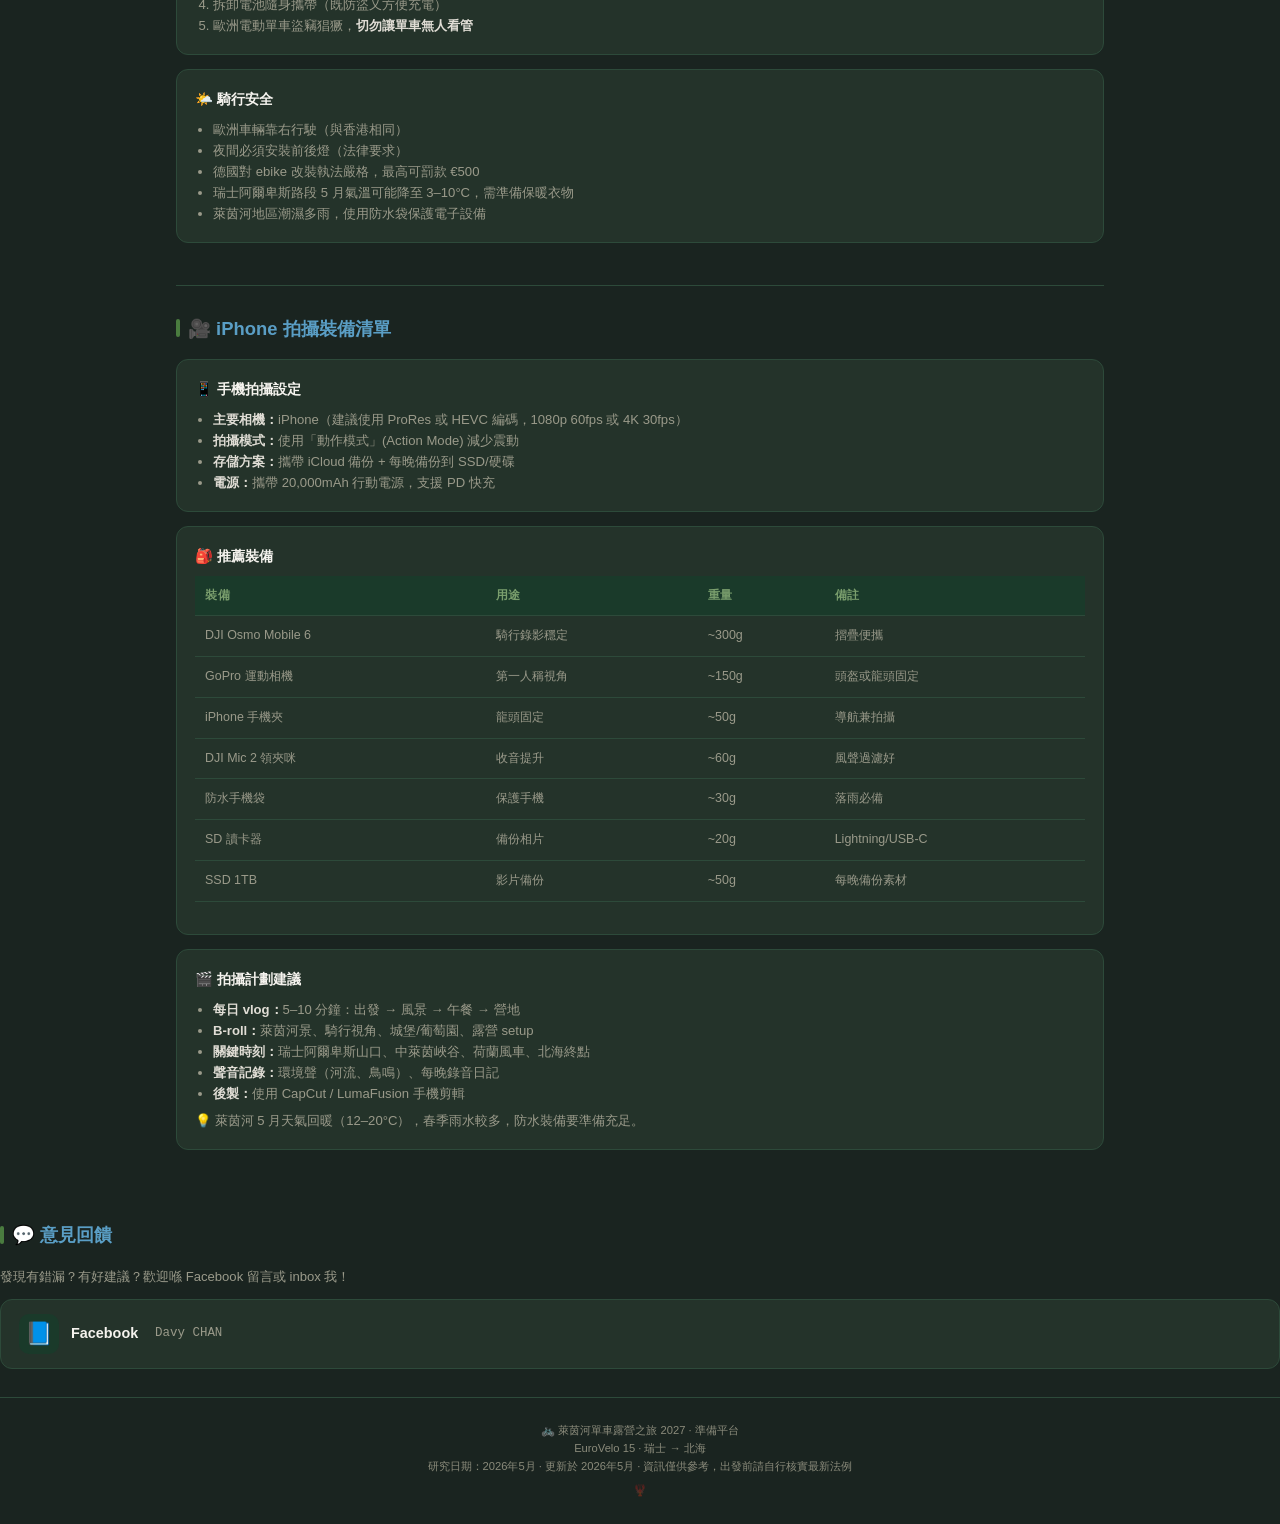
==== commit 205b8f8c: "Fix battery transport error and two blocking JS bugs Corrects a trip-breaking error and repairs two " ====
--- a/index.html
+++ b/index.html
@@ -416,6 +416,18 @@
         <li><strong>建議：</strong>將套件設定在 250W/25km/h 模式以符合四國法例。瑞士的 500W 上限提供緩衝，但建議全程保持 250W 設定以免在歐盟國家有麻煩。</li>
       </ul>
     </div>
+    <!-- CAMPING LAW WARNING (added 2026-09-17) -->
+    <div class="card" style="border-left:5px solid #e0a800; background:#fffdf3;">
+      <div class="card-title" data-i18n="card-camping-law">⚠️ 露營法例：唔可以隨處紮營</div>
+      <p data-i18n="camping-law-p1">「全程露營」＝必須住指定營地（Campingplatz）。德國同荷蘭野外露營都屬違法，會被罰款；瑞士大部分禁止；法國部分容忍。</p>
+      <ul style="padding-left:18px; margin-top:6px;">
+        <li>🇩🇪 德國 — 野外露營違法（Ordnungswidrigkeit）</li>
+        <li>🇳🇱 荷蘭 — 野外露營違法，執法嚴</li>
+        <li>🇨🇭 瑞士 — 大部分地區禁止</li>
+        <li>🇫🇷 法國 — 部分地區容忍，仍建議用營地</li>
+      </ul>
+      <p class="text-small text-muted mt-1">→ 出發前預訂營地；6–7 月旺季要早訂。</p>
+    </div>
   </section>
 
   <!-- ===================== CONVERSION KIT ===================== -->
@@ -473,9 +485,23 @@
         <strong>轉換性：</strong>可快拆前輪 + 快拆電池座，數分鐘轉換 ebike ↔ 普通單車<br>
         <strong>購買渠道：</strong>在香港透過 Yose Power 官網或 AliExpress 購買，出發前安裝好
       </p>
-      <p class="text-small text-muted mt-1">
-        💡 建議攜帶備用內胎、扭矩臂和基本工具。電池需隨身攜帶上機（鋰電池航空託運限制）。
+      <p class="text-small text-muted mt-1" data-i18n="kit-recommend-tip">
+        💡 建議攜帶備用內胎、扭矩臂和基本工具。
       </p>
+    </div>
+    <!-- BATTERY TRANSPORT WARNING (added 2026-09-17) -->
+    <div class="card" style="border-left:5px solid #d9534f; background:#fff6f6;">
+      <div class="card-title" data-i18n="card-battery-warning">🚨 重要：鋰電池飛唔到（計劃需修正）</div>
+      <p data-i18n="battery-warning-p1">18Ah × 36V = 648 Wh。國際航空規則（IATA）規定超過 160 Wh 嘅鋰電池一律禁止上機——手提同行李艙都唔得。648 Wh 係上限嘅 4 倍。</p>
+      <p data-i18n="battery-warning-p2">即係話：任何有實用續航嘅電動單車電池都飛唔到。「喺香港裝好套件、連車連電飛過去」呢個做法唔可行。</p>
+      <p><strong>出路（要揀一條）：</strong></p>
+      <ul style="padding-left:18px; margin-top:6px;">
+        <li><strong>歐洲買／租電池</strong> — 最實際，但要夾電壓同接口</li>
+        <li><strong>海運電池</strong> — 技術上得，但危險品報關、貴、慢（6–8 週）</li>
+        <li><strong>歐洲租電動單車</strong> — 得但貴，跨國單程還車附加費極高</li>
+        <li><strong>唔用電</strong> — 帶自己架普通單車，最簡單</li>
+      </ul>
+      <p class="text-small text-muted mt-1">2026-09-17 修正：原本寫「電池需隨身攜帶上機」，該做法不可行。</p>
     </div>
   </section>
 
@@ -543,7 +569,15 @@
       <div class="card-title" data-i18n="card-timeline">🗓️ 準備時間線</div>
       <div class="timeline" id="timeline-container"></div>
     </div>
+    <!-- MAY TIMING ADVISORY (added 2026-09-17) -->
+    <div class="card" style="border-left:5px solid #e0a800; background:#fffdf3;">
+      <div class="card-title" data-i18n="card-may-timing">⚠️ 時機提醒：5 月可能太早</div>
+      <p data-i18n="may-timing-p1">萊茵河源頭 Oberalp Pass 約 2,044m，5 月可能仍有積雪；阿爾卑斯段營地多數 6 月才開放。</p>
+      <p data-i18n="may-timing-p2">建議考慮 6 月中至 7 月：營地開齊、天氣穩定、日照長。代價是旺季，營地同旅舍要更早預訂。</p>
+      <p class="text-small text-muted mt-1">→ 此為建議，日期未改。改期會影響倒數同機票，由你決定。</p>
+    </div>
   </section>
+
 
   <!-- ===================== SUPPLIES ===================== -->
   <section class="section" id="supplies">
@@ -806,7 +840,7 @@
 })();
 
 // ---- CHECKLIST ----
-(function()  const CHECKLIST_GROUPS = {
+(function() { const CHECKLIST_GROUPS = {
     'bike': [
       '單車（已安裝 ebike 套件）',
       'ebike 電池（18Ah）',
@@ -1165,6 +1199,7 @@
 </script>
 
 
+<script>
 // ---- I18N Bilingual Support ----
 (function() {
   var data = {
@@ -1837,8 +1872,40 @@
 "Buy from Yose Power website or AliExpress, delivered to Hong Kong, install before departure"
 ],
 "kit-recommend-tip": [
-"💡 建議攜帶備用內胎、扭矩臂和基本工具。電池需隨身攜帶上機（鋰電池航空託運限制）。",
-"💡 Pack spare inner tubes, torque arms, and basic tools. Carry battery in hand luggage (lithium flight restrictions)."
+"💡 建議攜帶備用內胎、扭矩臂和基本工具。",
+"💡 Pack spare inner tubes, torque arms, and basic tools."
+],
+"card-battery-warning": [
+"🚨 重要：鋰電池飛唔到（計劃需修正）",
+"🚨 Important: lithium batteries cannot fly (plan needs revision)"
+],
+"battery-warning-p1": [
+"18Ah × 36V = 648 Wh。國際航空規則（IATA）規定超過 160 Wh 嘅鋰電池一律禁止上機——手提同行李艙都唔得。648 Wh 係上限嘅 4 倍。",
+"18Ah x 36V = 648 Wh. IATA rules forbid lithium batteries over 160 Wh outright - both carry-on and checked. 648 Wh is 4x the limit."
+],
+"battery-warning-p2": [
+"即係話：任何有實用續航嘅電動單車電池都飛唔到。「喺香港裝好套件、連車連電飛過去」呢個做法唔可行。",
+"In short: no e-bike battery with useful range can fly. Fitting the kit in Hong Kong and flying the bike over with its battery is not possible."
+],
+"card-camping-law": [
+"⚠️ 露營法例：唔可以隨處紮營",
+"⚠️ Camping law: wild camping is not allowed"
+],
+"camping-law-p1": [
+"「全程露營」＝必須住指定營地（Campingplatz）。德國同荷蘭野外露營都屬違法，會被罰款；瑞士大部分禁止；法國部分容忍。",
+"Camping throughout means campsites only (Campingplatz). Wild camping is illegal and fined in Germany and the Netherlands; mostly banned in Switzerland; partly tolerated in France."
+],
+"card-may-timing": [
+"⚠️ 時機提醒：5 月可能太早",
+"⚠️ Timing: May may be too early"
+],
+"may-timing-p1": [
+"萊茵河源頭 Oberalp Pass 約 2,044m，5 月可能仍有積雪；阿爾卑斯段營地多數 6 月才開放。",
+"The Rhine source at Oberalp Pass is about 2,044 m and may still hold snow in May; most Alpine campsites only open in June."
+],
+"may-timing-p2": [
+"建議考慮 6 月中至 7 月：營地開齊、天氣穩定、日照長。代價是旺季，營地同旅舍要更早預訂。",
+"Consider mid-June to July instead: campsites open, stable weather, long daylight. The cost is peak season - book campsites and hostels earlier."
 ],
 "card-bike-gear": [
 "📦 單車裝備",
@@ -2009,6 +2076,7 @@
     if (p.get('lang') === 'en') setLang('en');
   });
 })();
+</script>
 
 </body>
 </html>
